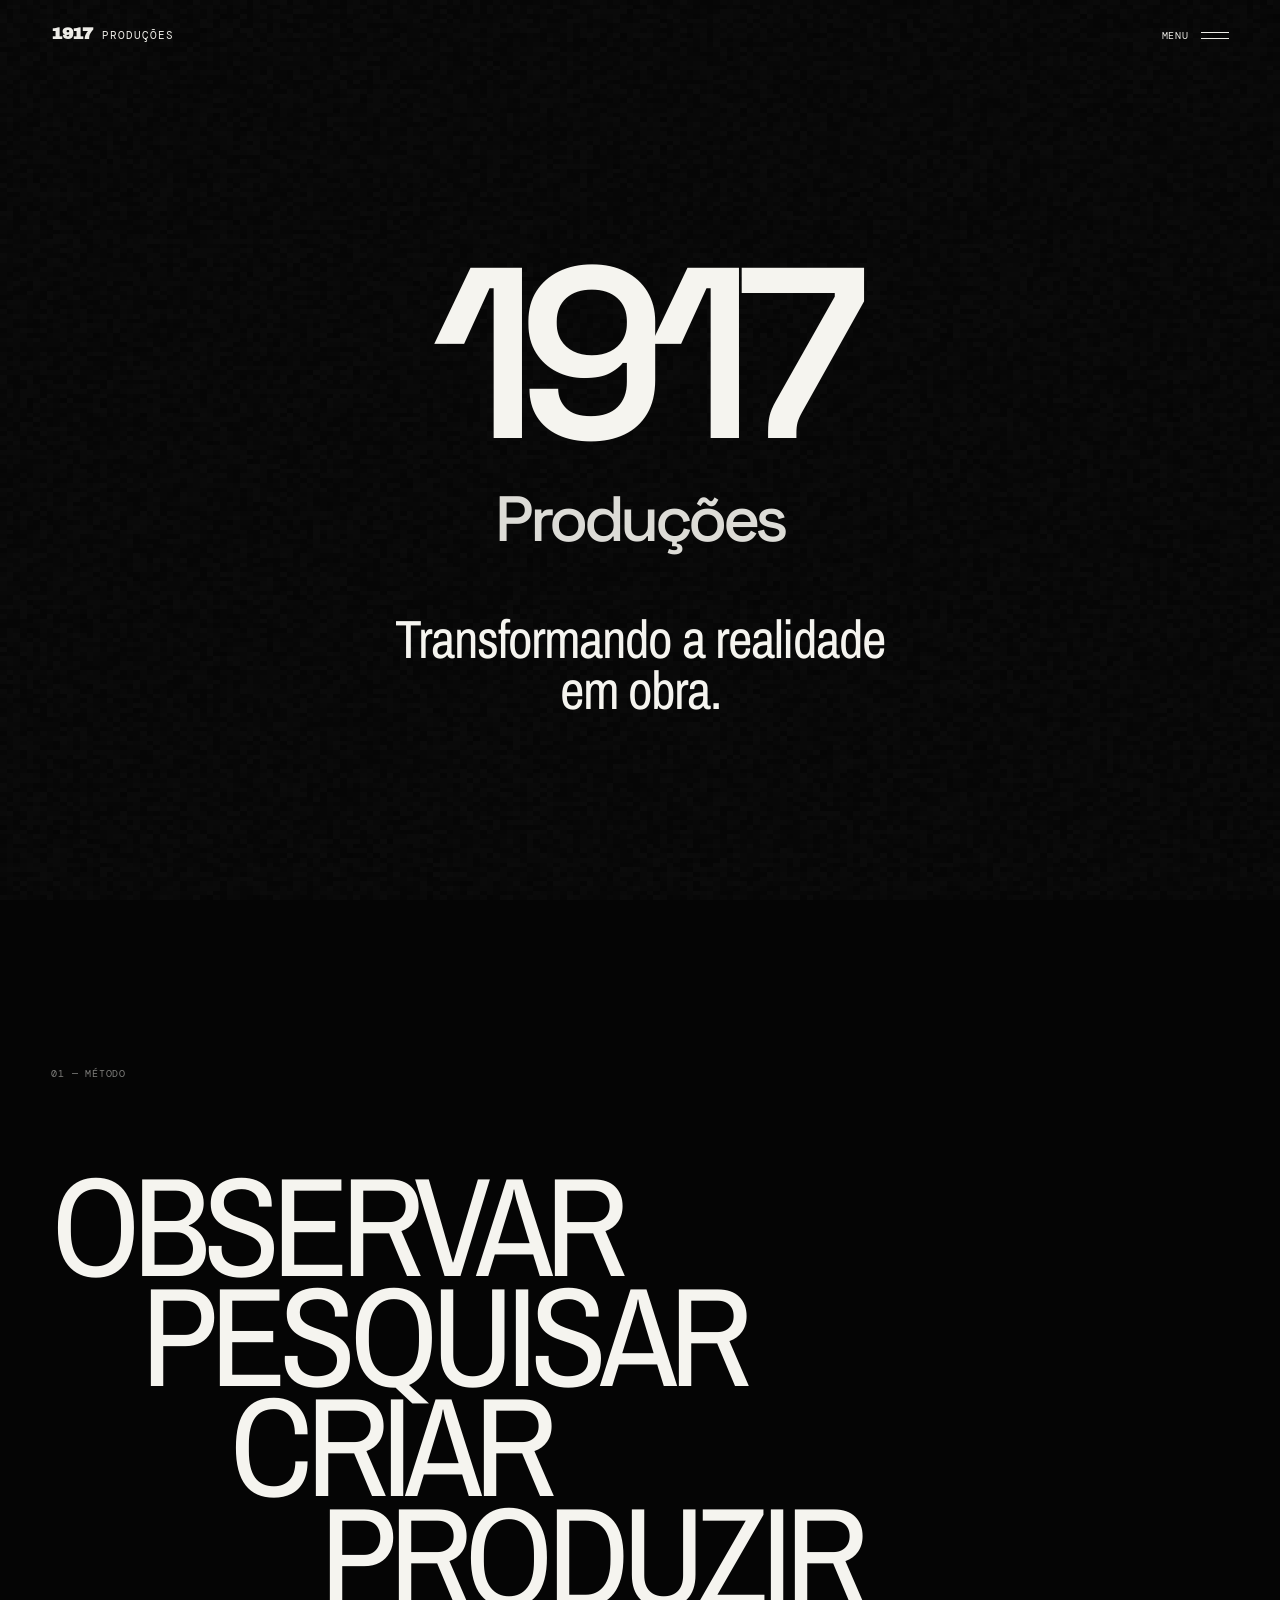
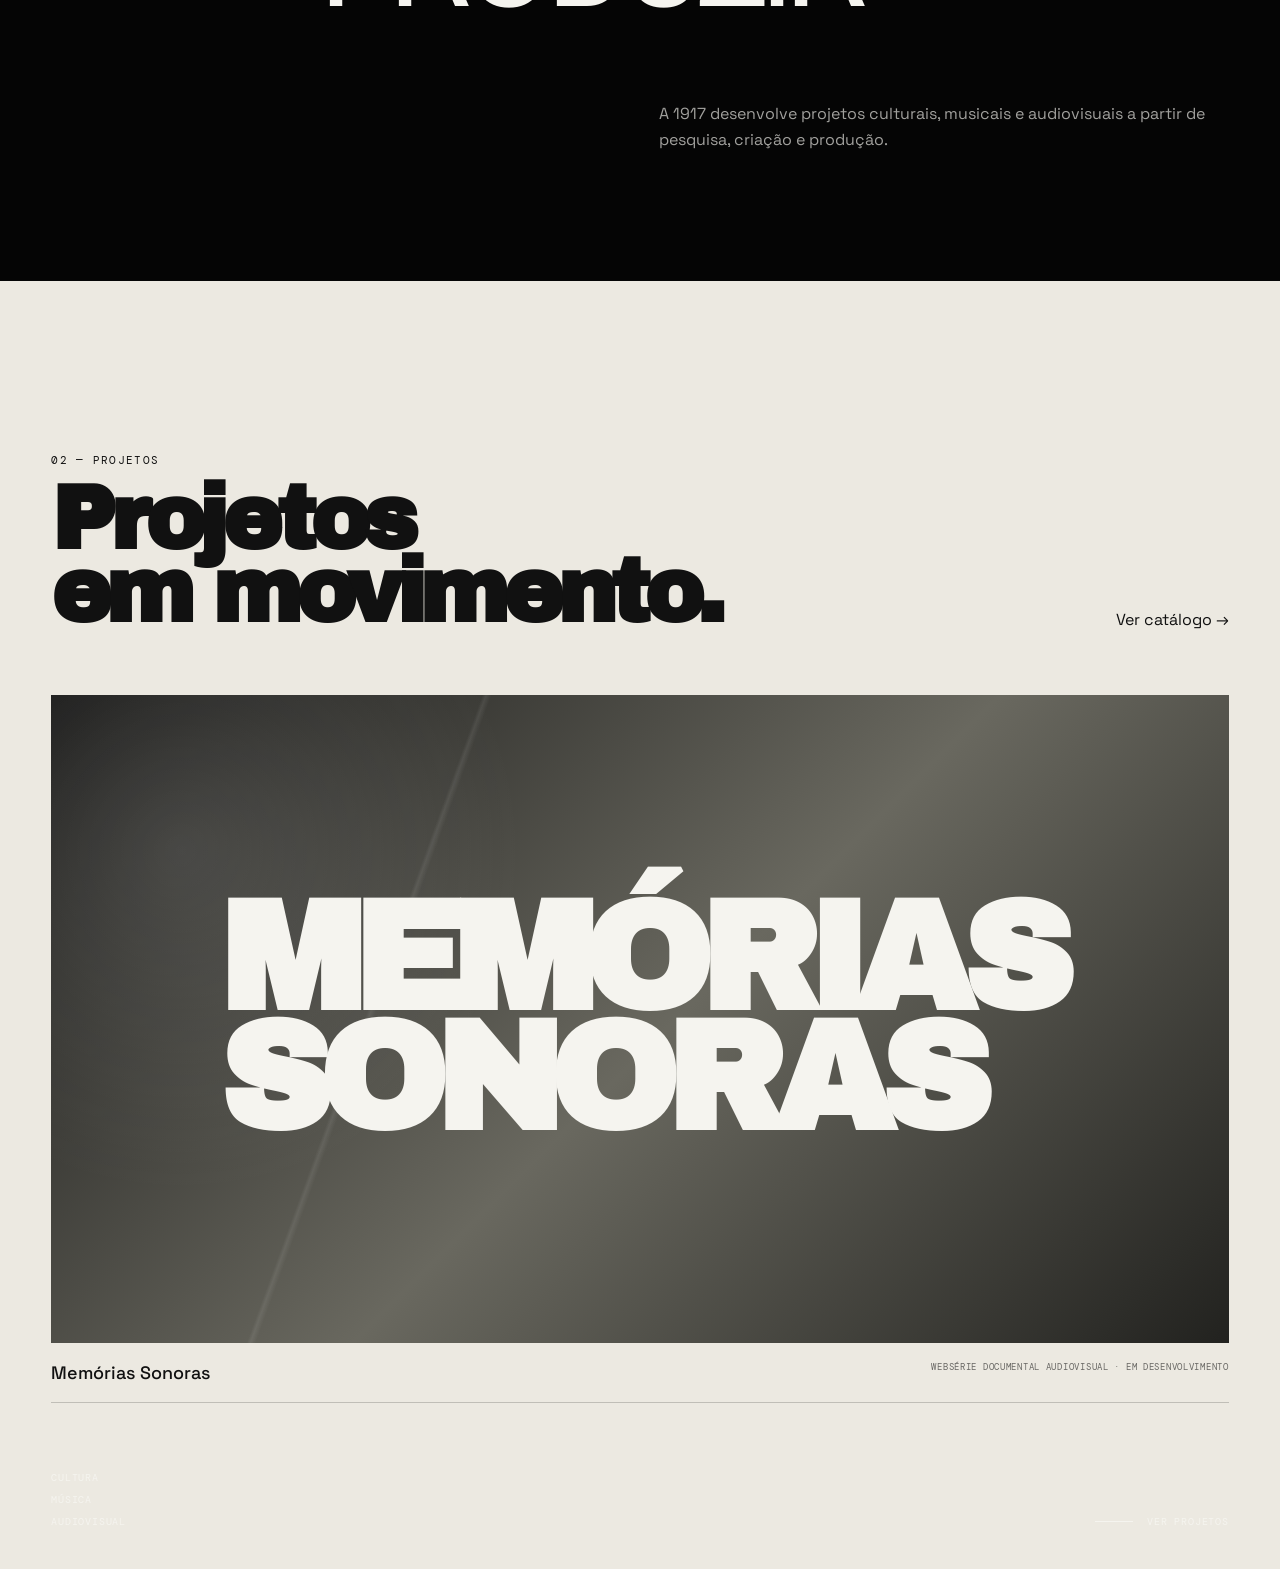
==== index.html @ e9367010 "Updade V6" ====
<!DOCTYPE html>
<html lang="pt-BR">
<head>
<meta charset="UTF-8">
<meta name="viewport" content="width=device-width, initial-scale=1.0">
<title>1917 Produções</title>
<meta name="description" content="1917 Produções — desenvolvimento e realização de projetos culturais, musicais e audiovisuais. Transformar a realidade em obra.">
<meta name="theme-color" content="#050505">
<meta property="og:type" content="website">
<meta property="og:title" content="1917 Produções">
<meta property="og:description" content="Desenvolvimento e realização de projetos culturais, musicais e audiovisuais. Transformar a realidade em obra.">
<meta property="og:url" content="https://1917producoes.com.br/">
<meta property="og:site_name" content="1917 Produções">
<link rel="canonical" href="https://1917producoes.com.br/">
<link rel="icon" href="data:image/svg+xml,%3Csvg xmlns='http://www.w3.org/2000/svg' viewBox='0 0 100 100'%3E%3Crect width='100' height='100' fill='%23050505'/%3E%3Ctext x='50' y='67' text-anchor='middle' font-family='Arial' font-weight='700' font-size='48' fill='%23f5f4ef'%3E17%3C/text%3E%3C/svg%3E">
<link rel="preconnect" href="https://fonts.googleapis.com">
<link rel="preconnect" href="https://fonts.gstatic.com" crossorigin>
<link href="https://fonts.googleapis.com/css2?family=Archivo+Black&family=Archivo+Narrow:wght@400;500;600;700&family=DM+Mono:wght@400;500&family=Space+Grotesk:wght@400;500;600;700&display=swap" rel="stylesheet">
<style>
*{box-sizing:border-box}html{margin:0;background:#050505}body{margin:0;background:#050505;color:#f5f4ef;font-family:"Space Grotesk",sans-serif;overflow-x:hidden;-webkit-font-smoothing:antialiased;text-rendering:optimizeLegibility}body.is-transitioning{overflow:hidden}a,button{font:inherit;color:inherit}a{text-decoration:none}button{appearance:none;border:0;outline:0;background:transparent;padding:0;margin:0;cursor:pointer}::selection{background:#a72b25;color:#fff}
:root{--black:#050505;--paper:#ece9e1;--ink:#111;--red:#a72b25;--blue:#17389f;--yellow:#ded043;--white:#f5f4ef;--sans:"Space Grotesk",sans-serif;--display:"Archivo Black",sans-serif;--narrow:"Archivo Narrow",sans-serif;--mono:"DM Mono",monospace;--page-pad:clamp(24px,4vw,72px);--content-width:1500px}
.site{width:100%;min-height:100vh}.page{display:none;width:100%;min-height:100vh;position:relative;isolation:isolate}.page.active{display:block}.page-inner{width:min(calc(100% - (var(--page-pad)*2)),var(--content-width));margin:0 auto}.eyebrow,.tiny{font-family:var(--mono);text-transform:uppercase}.eyebrow{font-size:11px;line-height:1.5;letter-spacing:.12em}.tiny{font-size:10px;line-height:1.5;letter-spacing:.08em}
/* NOISE */
.film-noise{position:fixed;inset:0;width:100%;height:100%;z-index:18000;pointer-events:none;opacity:.06;mix-blend-mode:screen;image-rendering:pixelated}
/* NAV */
.site-nav{position:fixed;inset:0 0 auto 0;z-index:22000;display:flex;justify-content:space-between;align-items:center;padding:23px var(--page-pad);pointer-events:none;mix-blend-mode:difference}.nav-brand,.nav-links button{color:inherit}.nav-brand{display:inline-flex;align-items:baseline;gap:10px;pointer-events:auto;font-family:var(--mono);font-size:11px;line-height:1;letter-spacing:.08em;text-transform:uppercase}.nav-brand strong{font-family:var(--display);font-size:17px;letter-spacing:-.04em}.nav-links{display:flex;align-items:center;gap:clamp(18px,2.5vw,40px)}.nav-links button{pointer-events:auto;font-family:var(--mono);font-size:10px;line-height:1.5;letter-spacing:.08em;text-transform:uppercase;position:relative}.nav-links button::after{content:"";position:absolute;left:0;bottom:-5px;width:100%;height:1px;background:currentColor;transform:scaleX(0);transform-origin:right;transition:transform .35s cubic-bezier(.2,.7,.2,1)}.nav-links button:hover::after,.nav-links button.active::after{transform:scaleX(1);transform-origin:left}
/* 1917 — NOVA ARQUITETURA VISUAL */
.home-manifesto{margin:clamp(42px,5vw,70px) 0 0;font-family:var(--narrow);font-size:clamp(30px,4.2vw,66px);line-height:.95;letter-spacing:-.035em;opacity:0;animation:homeManifestIn 1s cubic-bezier(.16,1,.3,1) forwards;animation-delay:2.55s}.home-manifest-section{min-height:100vh;padding:clamp(110px,13vw,180px) var(--page-pad) clamp(80px,10vw,140px);background:var(--black);color:var(--white);display:flex;flex-direction:column;justify-content:space-between}.home-manifest-label{opacity:.5}.home-manifest-words{margin:10vh 0;display:flex;flex-direction:column}.home-manifest-words span{font-family:var(--narrow);font-size:clamp(60px,11vw,170px);line-height:.78;letter-spacing:-.055em;opacity:0;transform:translateX(-20px);transition:opacity .9s ease,transform 1s cubic-bezier(.16,1,.3,1)}.home-manifest-words span:nth-child(2){margin-left:7vw}.home-manifest-words span:nth-child(3){margin-left:14vw}.home-manifest-words span:nth-child(4){margin-left:21vw}.home-manifest-section.is-visible .home-manifest-words span{opacity:1;transform:translateX(0)}.home-manifest-section.is-visible .home-manifest-words span:nth-child(2){transition-delay:.12s}.home-manifest-section.is-visible .home-manifest-words span:nth-child(3){transition-delay:.24s}.home-manifest-section.is-visible .home-manifest-words span:nth-child(4){transition-delay:.36s}.home-manifest-section>p{align-self:flex-end;max-width:570px;margin:0;font-size:clamp(16px,1.25vw,20px);line-height:1.65;opacity:.65}.home-projects-teaser{padding:clamp(110px,13vw,180px) var(--page-pad);background:var(--paper);color:var(--ink)}.home-teaser-head{display:flex;justify-content:space-between;align-items:flex-end;gap:40px;margin-bottom:65px}.home-teaser-head h2{font-family:var(--display);font-size:clamp(50px,7vw,105px);line-height:.82;letter-spacing:-.07em;margin:14px 0 0}.home-feature{display:block;width:100%;text-align:left;background:none;border:0;padding:0;color:inherit}.home-feature-visual{display:flex;align-items:center;justify-content:center;min-height:min(72vh,760px);background:linear-gradient(135deg,#171716,#69685f 52%,#22221f);color:var(--white);overflow:hidden;position:relative}.home-feature-visual::after{content:"";position:absolute;inset:-15%;background:radial-gradient(circle at 20% 30%,rgba(255,255,255,.12),transparent 25%),linear-gradient(110deg,transparent 35%,rgba(255,255,255,.08) 35.2%,transparent 35.5%);transition:transform 1s cubic-bezier(.16,1,.3,1)}.home-feature:hover .home-feature-visual::after{transform:translate3d(5%,0,0) scale(1.04)}.home-feature-visual strong{position:relative;z-index:1;font-family:var(--display);font-size:clamp(65px,12vw,190px);line-height:.78;letter-spacing:-.08em}.home-feature-meta{display:flex;justify-content:space-between;gap:30px;padding:18px 0;border-bottom:1px solid rgba(17,17,17,.2)}.home-feature-meta b{font-size:18px;font-weight:500}.home-feature-meta small{font-family:var(--mono);font-size:9px;text-transform:uppercase;letter-spacing:.08em;opacity:.6}.music-fields{margin-top:clamp(80px,11vw,150px);border-top:1px solid rgba(17,17,17,.2)}.music-field{display:grid;grid-template-columns:9% 1fr;gap:40px;padding:clamp(42px,5vw,75px) 0;border-bottom:1px solid rgba(17,17,17,.2)}.music-field h2{margin:0 0 18px;font-family:var(--narrow);font-size:clamp(45px,6vw,85px);line-height:.85;letter-spacing:-.04em}.music-field p{margin:0;max-width:750px;font-size:clamp(16px,1.18vw,20px);line-height:1.68}.music-page .editorial-bottom{margin-top:clamp(100px,13vw,180px)}@keyframes homeManifestIn{from{opacity:0;transform:translateY(25px)}to{opacity:1;transform:translateY(0)}}
/* HOME */
#home{background:var(--black);color:var(--white);min-height:100svh}.home-stage{min-height:100svh;padding:clamp(110px,13vh,160px) var(--page-pad) 40px;display:flex;flex-direction:column;justify-content:center;align-items:center}.home-title{width:min(100%,1500px);margin:0 auto;display:flex;flex-direction:column;align-items:center;justify-content:center;text-align:center;opacity:0;animation:homeTitleIn .01s linear forwards;animation-delay:.35s}.home-title .main-word{position:relative;display:block;font-family:var(--sans);font-weight:600;font-size:clamp(120px,19vw,340px);line-height:.76;letter-spacing:-.085em;white-space:nowrap;opacity:0;animation:home1917In 1.2s cubic-bezier(.16,1,.3,1) forwards;animation-delay:.42s}.home-title .sub-word{display:block;margin:clamp(24px,3.5vw,48px) auto 0;font-family:var(--sans);font-size:clamp(34px,5vw,78px);line-height:.9;font-weight:500;letter-spacing:-.07em;text-align:center;opacity:0;animation:homeProducoesIn 1s cubic-bezier(.16,1,.3,1) forwards;animation-delay:1.65s}.home-title .main-word::before,.home-title .main-word::after,.home-title .sub-word::before,.home-title .sub-word::after{content:attr(data-text);position:absolute;inset:0;pointer-events:none;opacity:0;overflow:hidden}.home-title .main-word::before,.home-title .sub-word::before{color:var(--red);transform:translateX(-3px);clip-path:inset(0 0 65% 0);animation:glitchRed 6s steps(1,end) infinite}.home-title .main-word::after,.home-title .sub-word::after{color:var(--blue);transform:translateX(3px);clip-path:inset(62% 0 8% 0);animation:glitchBlue 6s steps(1,end) infinite}.home-footer{position:absolute;left:var(--page-pad);right:var(--page-pad);bottom:40px;display:flex;justify-content:space-between;align-items:flex-end;gap:30px}.home-footer-left{display:flex;flex-direction:column;gap:7px}.home-project-link{display:inline-flex;align-items:center;gap:14px;font-family:var(--mono);font-size:10px;line-height:1.5;letter-spacing:.08em;text-transform:uppercase}.home-project-link span{width:38px;height:1px;background:currentColor;transition:width .35s ease}.home-project-link:hover span{width:65px}
@keyframes homeTitleIn{to{opacity:1}}@keyframes home1917In{0%{opacity:0;filter:blur(12px);transform:translate3d(0,75px,0) scale(.9)}55%{opacity:1;filter:blur(1px);transform:translate3d(0,-8px,0) scale(1.015)}100%{opacity:1;filter:blur(0);transform:translate3d(0,0,0) scale(1)}}@keyframes homeProducoesIn{0%{opacity:0;filter:blur(8px);transform:translate3d(0,35px,0) scale(.97)}60%{opacity:.92;filter:blur(0);transform:translate3d(0,-3px,0) scale(1.005)}100%{opacity:.9;filter:blur(0);transform:translate3d(0,0,0) scale(1)}}@keyframes glitchRed{0%,86%,100%{opacity:0}87%{opacity:.65;transform:translate3d(-3px,0,0)}88%{opacity:0;transform:translate3d(5px,-2px,0)}89%{opacity:.7;transform:translate3d(-4px,1px,0)}90%{opacity:0}97%{opacity:.45;transform:translate3d(2px,0,0)}98%{opacity:0}}@keyframes glitchBlue{0%,78%,100%{opacity:0}79%{opacity:.55;transform:translate3d(3px,1px,0)}80%{opacity:0}82%{opacity:.65;transform:translate3d(-5px,0,0)}83%{opacity:0;transform:translate3d(5px,-1px,0)}84%{opacity:.5}85%{opacity:0}}
/* PROJECT */
#projetos{background:var(--paper);color:var(--ink)}.project-page{padding:145px 0 120px}.project-hero{display:grid;grid-template-columns:minmax(0,1fr) minmax(320px,.78fr);gap:clamp(50px,8vw,130px);align-items:center}.project-copy{min-width:0;max-width:820px}.project-kicker{margin-bottom:25px;color:#55524c}.project-title{margin:0;font-family:var(--display);font-size:clamp(58px,8vw,145px);line-height:.86;letter-spacing:-.065em;overflow-wrap:break-word}.project-title span{display:block}.project-lead{margin:clamp(42px,6vw,80px) 0 0;max-width:720px;padding-left:clamp(0px,4vw,70px);font-size:clamp(19px,1.55vw,27px);line-height:1.5}.project-visual-wrap{min-width:0}.project-visual{width:100%;aspect-ratio:4/5;background:#121212;position:relative;overflow:hidden}.project-visual::before{content:"";position:absolute;inset:0;background:linear-gradient(130deg,transparent 0 45%,rgba(255,255,255,.07) 45.2%,transparent 45.5%);opacity:.5}.project-visual-main{position:absolute;inset:0;display:flex;align-items:center;justify-content:center;padding:40px}.project-visual-main span{color:var(--white);font-family:var(--display);font-size:clamp(75px,11vw,190px);line-height:.8;letter-spacing:-.08em;transform:rotate(-90deg);white-space:nowrap}.project-cut{position:absolute;width:38%;height:18%;top:11%;right:-4%;background:var(--red);transform:rotate(-8deg)}.project-meta{margin-top:20px;display:grid;grid-template-columns:1fr 1fr;gap:18px;font-family:var(--mono);font-size:10px;line-height:1.5;text-transform:uppercase;letter-spacing:.08em}.project-meta-item{padding-top:12px;border-top:1px solid rgba(17,17,17,.24)}.project-meta-label{display:block;color:#716e67;margin-bottom:5px}
/* PROJECT STORY */
.project-story{margin-top:clamp(120px,17vw,240px)}.story-intro{display:grid;grid-template-columns:minmax(220px,.36fr) minmax(0,1fr);gap:50px;padding-bottom:clamp(70px,9vw,120px);border-bottom:1px solid rgba(17,17,17,.18)}.story-label{font-family:var(--display);font-size:clamp(30px,4vw,62px);line-height:.92;letter-spacing:-.055em;margin:0}.story-intro-copy{max-width:930px}.story-intro-copy p{margin:0 0 30px;font-size:clamp(18px,1.3vw,23px);line-height:1.68}.story-intro-copy p:last-child{margin-bottom:0}
/* ARCHIVE GALLERY */
.archive-section{margin-top:clamp(105px,15vw,210px)}.archive-heading{display:grid;grid-template-columns:minmax(220px,.36fr) minmax(0,1fr);gap:50px;align-items:end;margin-bottom:clamp(45px,6vw,80px)}.archive-heading h2{margin:0;font-family:var(--display);font-size:clamp(31px,4vw,62px);line-height:.92;letter-spacing:-.055em}.archive-heading p{margin:0;max-width:840px;font-size:clamp(17px,1.22vw,21px);line-height:1.65}.archive-gallery{display:grid;grid-template-columns:1.15fr 1fr;gap:18px;align-items:stretch}.archive-gallery-item{margin:0;position:relative;overflow:hidden;background:#171717;min-width:0}.archive-gallery-item:first-child{grid-row:span 2}.archive-gallery-item img{width:100%;height:100%;display:block;object-fit:cover;filter:grayscale(1) contrast(.98);transition:transform .7s cubic-bezier(.2,.7,.2,1),filter .5s ease}.archive-gallery-item:first-child img{min-height:680px}.archive-gallery-item:not(:first-child) img{min-height:320px}.archive-gallery-item:hover img{transform:scale(1.025);filter:grayscale(.72) contrast(1.02)}.archive-caption{display:flex;justify-content:space-between;gap:20px;position:absolute;left:0;right:0;bottom:0;padding:15px 18px;background:linear-gradient(to top,rgba(0,0,0,.68),transparent);color:#fff;font-family:var(--mono);font-size:9px;line-height:1.4;letter-spacing:.08em;text-transform:uppercase}.archive-caption span:last-child{text-align:right}
/* REGIONS */
.regions-section{margin-top:clamp(100px,14vw,190px)}.regions-heading{display:grid;grid-template-columns:minmax(220px,.36fr) minmax(0,1fr);gap:50px;align-items:end;margin-bottom:clamp(55px,7vw,90px)}.regions-heading h2{margin:0;font-family:var(--display);font-size:clamp(31px,4vw,62px);line-height:.92;letter-spacing:-.055em}.regions-heading p{margin:0;max-width:820px;font-size:clamp(17px,1.22vw,21px);line-height:1.65}.region-list{border-top:1px solid rgba(17,17,17,.2)}.region-item{display:grid;grid-template-columns:minmax(190px,.35fr) minmax(0,1fr);gap:clamp(40px,7vw,110px);padding:clamp(45px,6vw,85px) 0;border-bottom:1px solid rgba(17,17,17,.2)}.region-name{display:flex;flex-direction:column;gap:10px;min-width:0}.region-number{font-family:var(--mono);font-size:10px;letter-spacing:.08em;color:#706d66}.region-name h3{margin:0;font-family:var(--display);font-size:clamp(42px,5vw,78px);line-height:.86;letter-spacing:-.065em;overflow-wrap:break-word}.region-copy{max-width:820px}.region-copy p{margin:0;font-size:clamp(16px,1.18vw,20px);line-height:1.72}
/* PEOPLE */
.people-section{margin-top:clamp(120px,17vw,240px);display:grid;grid-template-columns:minmax(0,.8fr) minmax(300px,.75fr);gap:clamp(50px,10vw,160px);align-items:start}.people-title{margin:0;font-family:var(--display);font-size:clamp(65px,9vw,145px);line-height:.78;letter-spacing:-.075em}.people-title span{display:block}.people-copy{max-width:700px;padding-top:10px}.people-copy p{margin:0 0 28px;font-size:clamp(17px,1.22vw,21px);line-height:1.7}.people-copy p:last-child{margin-bottom:0}
/* MUSIC */
.music-section{margin-top:clamp(120px,17vw,240px);padding:clamp(65px,8vw,110px) 0;border-top:1px solid rgba(17,17,17,.2);border-bottom:1px solid rgba(17,17,17,.2)}.music-header{display:grid;grid-template-columns:minmax(220px,.36fr) minmax(0,1fr);gap:50px;margin-bottom:clamp(55px,7vw,90px)}.music-header h2{margin:0;font-family:var(--display);font-size:clamp(31px,4vw,62px);line-height:.92;letter-spacing:-.055em}.music-header p{margin:0;max-width:850px;font-size:clamp(17px,1.22vw,21px);line-height:1.65}.music-list{display:grid;grid-template-columns:repeat(2,minmax(0,1fr));border-top:1px solid rgba(17,17,17,.2)}.music-item{padding:35px 30px 38px 0;border-bottom:1px solid rgba(17,17,17,.2)}.music-item:nth-child(odd){border-right:1px solid rgba(17,17,17,.2);padding-right:45px}.music-item:nth-child(even){padding-left:45px}.music-item h3{margin:0 0 13px;font-family:var(--narrow);font-size:clamp(42px,5vw,72px);line-height:.85;letter-spacing:-.04em}.music-item p{margin:0;max-width:570px;font-size:clamp(15px,1.08vw,18px);line-height:1.65}
/* PRODUCTION */
.production-section{margin-top:clamp(120px,17vw,240px)}.production-grid{display:grid;grid-template-columns:minmax(220px,.36fr) minmax(0,1fr);gap:50px}.production-grid h2{margin:0;font-family:var(--display);font-size:clamp(31px,4vw,62px);line-height:.92;letter-spacing:-.055em}.production-copy{max-width:940px}.production-copy>p{margin:0 0 35px;font-size:clamp(18px,1.28vw,22px);line-height:1.68}.production-list{margin-top:60px;display:grid;grid-template-columns:repeat(3,minmax(0,1fr));gap:20px}.production-card{padding:28px 24px 30px;background:var(--ink);color:var(--white);min-height:210px;display:flex;flex-direction:column;justify-content:space-between}.production-card-number{font-family:var(--mono);font-size:10px;color:#aaa8a2;letter-spacing:.08em}.production-card strong{display:block;font-family:var(--narrow);font-size:clamp(26px,2.8vw,44px);line-height:.9;letter-spacing:-.03em}.production-card span{display:block;margin-top:14px;font-size:13px;line-height:1.5;color:#cdcbc5}
.project-final{margin-top:clamp(120px,17vw,240px);padding:clamp(50px,7vw,90px) 0 0;border-top:1px solid rgba(17,17,17,.2)}.project-final p{max-width:1150px;margin:0;font-family:var(--narrow);font-size:clamp(38px,5vw,78px);line-height:.98;letter-spacing:-.035em}
/* SUPPORT */
#apoio{background:var(--yellow);color:var(--ink)}.support-page{padding:140px 0 100px}.support-header{display:grid;grid-template-columns:minmax(0,1.08fr) minmax(280px,.92fr);gap:clamp(50px,9vw,150px);align-items:end}.support-title{margin:0;font-family:var(--display);font-size:clamp(76px,12vw,210px);line-height:.8;letter-spacing:-.08em}.support-intro{max-width:620px;padding-bottom:5px}.support-intro .eyebrow{margin-bottom:22px}.support-intro p{margin:0;font-size:clamp(18px,1.4vw,24px);line-height:1.55}.support-number{margin-top:70px;font-family:var(--display);font-size:clamp(100px,19vw,320px);line-height:.75;letter-spacing:-.09em;color:rgba(0,0,0,.08);overflow:hidden;white-space:nowrap}.support-ribbon{width:min(980px,100%);margin:clamp(60px,8vw,110px) auto 0;padding:17px 24px;background:var(--red);color:var(--white);font-family:var(--mono);font-size:10px;line-height:1.5;letter-spacing:.09em;text-transform:uppercase;transform:rotate(-1.5deg)}.support-details{margin-top:clamp(100px,15vw,220px);display:grid;grid-template-columns:minmax(220px,.38fr) minmax(0,1fr);gap:50px}.support-details h2{margin:0;font-family:var(--display);font-size:clamp(28px,3.5vw,55px);line-height:.95;letter-spacing:-.055em}.support-content{max-width:930px}.support-content p{margin:0 0 26px;font-size:clamp(16px,1.17vw,20px);line-height:1.7}.support-facts{margin-top:55px;display:grid;grid-template-columns:repeat(3,minmax(0,1fr));border-top:1px solid rgba(17,17,17,.25);border-bottom:1px solid rgba(17,17,17,.25)}.support-fact{padding:22px 20px;border-right:1px solid rgba(17,17,17,.25)}.support-fact:last-child{border-right:0}.support-fact strong{display:block;font-family:var(--display);font-size:clamp(30px,4vw,62px);line-height:.9;letter-spacing:-.06em;margin-bottom:14px}.support-fact span{display:block;font-family:var(--mono);font-size:9px;line-height:1.5;text-transform:uppercase;letter-spacing:.07em}
/* ABOUT */
#sobre{background:var(--paper);color:var(--ink)}.about-page{padding:140px 0 110px}.about-hero{display:grid;grid-template-columns:minmax(0,1fr) minmax(300px,.55fr);gap:clamp(50px,9vw,150px);align-items:start}.about-title{margin:0;font-family:var(--display);font-size:clamp(88px,15vw,250px);line-height:.76;letter-spacing:-.09em;overflow-wrap:break-word}.about-intro{padding-top:12px;max-width:620px}.about-intro p{margin:0;font-size:clamp(20px,1.65vw,28px);line-height:1.45}.about-strip{margin-top:clamp(90px,13vw,190px);padding:clamp(35px,4vw,65px) clamp(25px,4vw,65px);background:var(--red);color:var(--white);display:grid;grid-template-columns:minmax(180px,.36fr) minmax(0,1fr);gap:40px}.about-strip-label{font-family:var(--mono);font-size:10px;line-height:1.5;text-transform:uppercase;letter-spacing:.08em}.about-strip-copy{margin:0;max-width:950px;font-family:var(--narrow);font-size:clamp(34px,4.4vw,72px);line-height:.98;letter-spacing:-.035em}.about-body{margin-top:clamp(90px,13vw,180px);display:grid;grid-template-columns:minmax(220px,.36fr) minmax(0,1fr);gap:50px}.about-body-title{margin:0;font-family:var(--display);font-size:clamp(27px,3.4vw,54px);line-height:.95;letter-spacing:-.055em}.about-body-copy{max-width:900px;font-size:clamp(16px,1.17vw,20px);line-height:1.7}.about-body-copy p{margin:0 0 28px}.about-body-copy p:last-child{margin-bottom:0}
/* PROCESS */
#processo{background:var(--black);color:var(--white)}.process-page{padding:140px 0 110px}.process-head{display:grid;grid-template-columns:minmax(0,1.05fr) minmax(320px,.65fr);gap:clamp(70px,10vw,160px);align-items:start}.process-title-wrap{min-width:0}.process-title{margin:0;width:100%;max-width:850px;font-family:var(--display);font-size:clamp(72px,10.5vw,175px);line-height:.82;letter-spacing:-.075em;overflow-wrap:break-word}.process-intro{width:100%;max-width:560px;min-width:0;padding-top:10px}.process-intro .eyebrow{color:#a7a59f;margin:0 0 24px}.process-intro p{margin:0;width:100%;max-width:560px;font-size:clamp(17px,1.3vw,23px);line-height:1.62;overflow-wrap:break-word}.process-list{margin-top:clamp(100px,15vw,220px);border-top:1px solid rgba(245,244,239,.25)}.process-item{display:grid;grid-template-columns:minmax(75px,.18fr) minmax(0,1fr);gap:clamp(30px,6vw,90px);padding:clamp(38px,5vw,72px) 0;border-bottom:1px solid rgba(245,244,239,.25)}.process-number{font-family:var(--mono);font-size:11px;line-height:1.5;color:#9d9b95}.process-content{min-width:0}.process-word{margin:0 0 28px;font-family:var(--narrow);font-size:clamp(60px,10vw,160px);line-height:.78;font-weight:700;letter-spacing:-.055em;overflow-wrap:break-word}.process-description{width:100%;max-width:760px;margin:0;font-size:clamp(16px,1.18vw,20px);line-height:1.7;color:#d0cec8;overflow-wrap:break-word}.process-mark{display:inline-flex;align-items:center;justify-content:center;margin-top:32px;width:42px;height:42px;border:1px solid rgba(245,244,239,.35);font-family:var(--mono);font-size:11px;transition:transform .45s cubic-bezier(.2,.7,.2,1),background .45s ease,color .45s ease}.process-item:hover .process-mark{transform:rotate(45deg);background:var(--blue);color:var(--white)}
/* CONTACT */
#contato{background:var(--blue);color:var(--white)}.contact-page{padding:140px 0 90px;min-height:100vh;display:flex;flex-direction:column}.contact-main{flex:1;display:flex;justify-content:center;flex-direction:column}.contact-grid{display:grid;grid-template-columns:minmax(0,1fr) minmax(280px,.45fr);gap:clamp(60px,10vw,170px);align-items:end}.contact-title{margin:0;font-family:var(--display);font-size:clamp(80px,14vw,235px);line-height:.76;letter-spacing:-.09em;overflow-wrap:break-word}.contact-side{padding-bottom:12px;min-width:0}.contact-side .eyebrow{color:rgba(245,244,239,.6);margin-bottom:22px}.contact-email{display:inline-block;max-width:100%;font-family:var(--narrow);font-size:clamp(28px,4vw,58px);line-height:.95;letter-spacing:-.03em;overflow-wrap:anywhere;border-bottom:1px solid rgba(245,244,239,.5);padding-bottom:8px;transition:opacity .3s ease}.contact-email:hover{opacity:.65}.contact-bottom{margin-top:100px;padding-top:20px;border-top:1px solid rgba(245,244,239,.28);display:flex;justify-content:space-between;align-items:flex-end;gap:30px}.contact-bottom-left{display:flex;flex-direction:column;gap:7px}.contact-bottom-right{text-align:right}
/* TRANSITION */
.transition{position:fixed;inset:0;z-index:20000;visibility:hidden;opacity:0;pointer-events:none;overflow:hidden;background:var(--black);isolation:isolate}.transition.active{visibility:visible;opacity:1}.transition-black{position:absolute;inset:0;background:var(--black)}.transition-plane{position:absolute;top:-15%;left:-12%;width:124%;height:130%;transform:translateX(118%) skewX(-12deg);will-change:transform;transition:transform .72s cubic-bezier(.77,0,.175,1)}.transition-red{z-index:1;background:var(--red);transition-delay:.03s}.transition-paper{z-index:2;background:var(--paper);transform:translateX(125%) skewX(-12deg);transition-delay:.1s}.transition-brand{position:absolute;z-index:5;top:50%;left:50%;width:min(90vw,900px);transform:translate(-50%,-50%) scale(.93);opacity:0;color:var(--ink);text-align:center;pointer-events:none;transition:opacity .35s ease,transform .65s cubic-bezier(.2,.7,.2,1)}.transition-brand .brand-main{display:block;font-family:var(--sans);font-weight:600;font-size:clamp(85px,18vw,300px);line-height:.72;letter-spacing:-.085em}.transition-brand .brand-sub{display:block;margin:28px auto 0;width:max-content;font-family:var(--sans);font-weight:500;font-size:clamp(30px,5vw,75px);line-height:.9;letter-spacing:-.045em;opacity:0;transform:translateY(20px);transition:opacity .4s ease .38s,transform .5s cubic-bezier(.2,.7,.2,1) .38s}.transition.covering .transition-red,.transition.covering .transition-paper{transform:translateX(0) skewX(-12deg)}.transition.covering .transition-brand{opacity:1;transform:translate(-50%,-50%) scale(1)}.transition.covering .transition-brand .brand-sub{opacity:1;transform:translateY(0)}.transition.leaving .transition-red{transform:translateX(-125%) skewX(-12deg)}.transition.leaving .transition-paper{transform:translateX(-132%) skewX(-12deg)}.transition.leaving .transition-brand{opacity:0;transform:translate(-50%,-50%) scale(1.04)}.transition.leaving .transition-brand .brand-sub{opacity:0;transform:translateY(-15px)}
/* CURSOR */
.cursor-dot,.cursor-ring{position:fixed;top:0;left:0;pointer-events:none;z-index:30000;opacity:0}.cursor-dot{width:7px;height:7px;border-radius:50%;background:currentColor}.cursor-ring{width:35px;height:35px;border:1px solid currentColor;border-radius:50%;transition:width .25s ease,height .25s ease,opacity .25s ease}body.cursor-ready .cursor-dot,body.cursor-ready .cursor-ring{opacity:1}body.cursor-hover .cursor-ring{width:55px;height:55px}
/* RESPONSIVE */
@media(max-width:1000px){.project-hero{grid-template-columns:1fr;gap:60px}.project-copy{max-width:900px}.project-visual{max-width:680px}.people-section{grid-template-columns:1fr}.production-list{grid-template-columns:1fr 1fr}.archive-gallery{grid-template-columns:1fr 1fr}.archive-gallery-item:first-child{grid-row:auto}.archive-gallery-item:first-child img,.archive-gallery-item:not(:first-child) img{min-height:360px}}
@media(max-width:800px){.site-nav{padding:18px var(--page-pad)}.nav-brand{display:none}.nav-links{width:100%;justify-content:space-between;gap:10px}.nav-links button{font-size:9px}.home-stage{padding-top:100px}.home-title .main-word{font-size:clamp(87px,24vw,170px);white-space:nowrap}.home-title .sub-word{margin-top:24px;font-size:clamp(34px,10vw,65px)}.home-footer{left:var(--page-pad);right:var(--page-pad);bottom:25px;align-items:flex-start;flex-direction:column;gap:18px}.home-footer-right{text-align:left}.project-page,.support-page,.about-page,.process-page,.contact-page{padding-top:105px}.story-intro,.regions-heading,.production-grid,.music-header,.about-hero,.support-header,.contact-grid{grid-template-columns:1fr;gap:30px}.region-item{grid-template-columns:1fr;gap:25px}.music-list{grid-template-columns:1fr}.music-item,.music-item:nth-child(odd),.music-item:nth-child(even){padding:30px 0;border-right:0}.production-list{grid-template-columns:1fr}.archive-gallery{grid-template-columns:1fr}.archive-gallery-item:first-child img,.archive-gallery-item:not(:first-child) img{min-height:280px}.support-title{font-size:clamp(72px,18vw,145px)}.support-number{font-size:clamp(90px,25vw,170px);margin-top:50px}.support-details,.about-body{grid-template-columns:1fr;gap:35px}.support-facts{grid-template-columns:1fr}.support-fact{border-right:0;border-bottom:1px solid rgba(17,17,17,.25)}.support-fact:last-child{border-bottom:0}.about-title{font-size:clamp(80px,21vw,160px)}.about-strip{grid-template-columns:1fr}.process-head{grid-template-columns:1fr;gap:45px}.process-title{max-width:100%;font-size:clamp(72px,20vw,160px)}.process-intro{max-width:640px;padding-top:0}.process-intro p{max-width:100%}.process-item{grid-template-columns:1fr;gap:20px}.process-word{font-size:clamp(62px,18vw,125px)}.contact-title{font-size:clamp(80px,21vw,170px)}.contact-bottom{flex-direction:column;align-items:flex-start}.contact-bottom-right{text-align:left}.transition-brand .brand-main{font-size:clamp(75px,22vw,160px)}.transition-brand .brand-sub{font-size:clamp(28px,8vw,58px)}}
@media(max-width:520px){.project-meta{grid-template-columns:1fr}.nav-links{gap:8px}.nav-links button{font-size:8px}.project-final p{font-size:clamp(34px,10vw,52px)}.archive-caption{font-size:8px}}
@media(prefers-reduced-motion:reduce){*,*::before,*::after{animation-duration:.01ms!important;animation-iteration-count:1!important;transition-duration:.01ms!important}.film-noise{display:none}}
/* REFINAMENTO / PREVENÇÃO DE SOBREPOSIÇÃO */
.page-inner, .page-inner > *, .catalog-item > *, .dossier-hero > *, .editorial-head > *, .partners-head > *, .contact-grid > *, .process-head > * { min-width:0; }
h1,h2,h3,p { max-width:100%; }
.project-title, .dossier-title, .catalog-title, .editorial-title, .partners-title, .process-title, .contact-title, .about-title { text-wrap:balance; }
.project-lead, .dossier-subtitle, .editorial-lead, .partners-lead, .process-intro p, .about-intro p, .contact-email { overflow-wrap:anywhere; }
.dossier-title, .process-title, .field h2, .partner-field h2, .contact-route h2 { hyphens:none; }
.dossier-hero { align-items:start; }
.dossier-hero > div:last-child { padding-top:clamp(8px,1vw,18px); }
.dossier-title { padding-bottom:12px; }
.dossier-subtitle { margin-top:8px; }
.process-title { line-height:.88; }
.process-word { line-height:.86; padding-bottom:5px; }
.field h2, .partner-field h2, .contact-route h2 { padding-bottom:4px; }
.editorial-head, .partners-head, .contact-grid { align-items:start; }
.catalog-main h2 { padding-bottom:6px; }
.catalog-description { align-self:start; padding-top:5px; }
.catalog-arrow { align-self:center; }
.home-title .main-word, .home-title .sub-word { overflow:visible; }

@media(max-width:1100px){
  .site-nav { padding-left:clamp(20px,3vw,42px); padding-right:clamp(20px,3vw,42px); }
  .catalog-item { grid-template-columns:48px minmax(0,1fr) minmax(180px,.65fr) 26px; gap:22px; }
  .catalog-main h2 { font-size:clamp(36px,5vw,66px); }
  .dossier-hero { grid-template-columns:minmax(0,1fr) minmax(260px,.62fr); gap:55px; }
  .dossier-title { font-size:clamp(62px,10vw,145px); }
  .editorial-title, .partners-title { font-size:clamp(68px,11.5vw,175px); }
}

@media(max-width:800px){
  .page-inner { width:min(calc(100% - 40px), var(--content-width)); }
  .site-nav { padding:17px 20px; }
  .home-stage { padding:100px 20px 35px; }
  .home-title .main-word { font-size:clamp(82px,23vw,155px); line-height:.8; }
  .home-title .sub-word { margin-top:28px; font-size:clamp(32px,9vw,60px); line-height:.92; }
  .home-footer { left:20px; right:20px; bottom:22px; }
  .project-page,.support-page,.about-page,.process-page,.contact-page,.catalog-page,.dossier-page,.editorial-page,.partners-page { padding-top:105px; }
  .catalog-head, .dossier-hero, .editorial-head, .partners-head, .catalog-archive, .editorial-bottom, .contact-grid { gap:28px; }
  .catalog-title, .editorial-title, .partners-title, .contact-title, .about-title { line-height:.82; }
  .catalog-item { grid-template-columns:34px minmax(0,1fr) 22px; gap:14px; align-items:start; padding:34px 0; }
  .catalog-main h2 { font-size:clamp(34px,10.5vw,62px); line-height:.9; }
  .catalog-description { grid-column:2 / 3; padding-top:12px; max-width:100%; }
  .catalog-status { margin-top:14px; }
  .catalog-arrow { grid-column:3; grid-row:1; padding-top:5px; }
  .dossier-hero { align-items:start; }
  .dossier-title { font-size:clamp(58px,18vw,120px); line-height:.84; padding-bottom:8px; }
  .dossier-hero > div:last-child { padding-top:0; }
  .dossier-subtitle { margin-top:0; }
  .dossier-block { padding:40px 0; }
  .dossier-block h2 { line-height:.94; }
  .dossier-quote { line-height:1.02; }
  .field, .partner-field, .contact-route { min-height:0; }
  .field h2, .partner-field h2, .contact-route h2 { margin-top:45px; line-height:.9; }
  .process-title { line-height:.88; }
  .process-word { line-height:.9; margin-bottom:22px; }
  .about-strip-copy { line-height:1.02; }
  .contact-title { line-height:.82; }
  .contact-email { display:block; font-size:clamp(25px,7.5vw,45px); line-height:1; }
}

@media(max-width:520px){
  .page-inner { width:min(calc(100% - 32px), var(--content-width)); }
  .site-nav { padding:15px 16px; }
  .menu-trigger { font-size:9px; }
  .home-stage { padding-left:16px; padding-right:16px; }
  .home-title .main-word { font-size:clamp(72px,23vw,112px); }
  .home-title .sub-word { font-size:clamp(30px,9vw,48px); margin-top:24px; }
  .home-footer { left:16px; right:16px; }
  .catalog-item { grid-template-columns:28px minmax(0,1fr) 18px; gap:11px; }
  .catalog-number { padding-top:5px; font-size:9px; }
  .catalog-main h2 { font-size:clamp(31px,10vw,50px); }
  .catalog-tags { font-size:8px; }
  .catalog-description { font-size:14px; line-height:1.58; }
  .dossier-title { font-size:clamp(52px,17vw,92px); }
  .dossier-meta { gap:12px; }
  .dossier-meta div { font-size:8px; }
  .field h2, .partner-field h2, .contact-route h2 { font-size:clamp(36px,11vw,52px); }
  .process-word { font-size:clamp(54px,17vw,88px); }
  .contact-title, .about-title { font-size:clamp(70px,20vw,105px); }
}


/* PROJECTS V2 — editorial catalog */
.project-filterbar{display:flex;flex-wrap:wrap;gap:9px;margin:30px 0 56px;padding-top:22px;border-top:1px solid rgba(17,17,17,.16)}
.project-filter{appearance:none;border:1px solid rgba(17,17,17,.28);background:transparent;border-radius:999px;padding:9px 14px;font:9px/1 var(--mono);letter-spacing:.09em;text-transform:uppercase;cursor:pointer;transition:background .25s,color .25s,border-color .25s}
.project-filter:hover,.project-filter.active{background:#111;color:#f1eee7;border-color:#111}
.projects-editorial{display:grid;gap:84px}
.project-editorial-card{display:grid;grid-template-columns:minmax(0,1.25fr) minmax(300px,.75fr);gap:34px;padding:0 0 52px;border-bottom:1px solid rgba(17,17,17,.2);text-align:left;width:100%;transition:opacity .25s ease,transform .45s cubic-bezier(.2,.7,.2,1)}
.project-editorial-card[hidden]{display:none}
.project-editorial-card:hover{transform:translateY(-5px)}
.project-editorial-visual{position:relative;min-height:clamp(360px,49vw,720px);overflow:hidden;background:#171717;color:#f1eee7}
.project-editorial-visual img{width:100%;height:100%;object-fit:cover;display:block;filter:grayscale(1);transition:transform .8s cubic-bezier(.2,.7,.2,1),filter .5s ease}
.project-editorial-visual.velvet-visual img{filter:none;object-position:center center}.project-editorial-card:hover .project-editorial-visual.velvet-visual img{filter:none}
.project-editorial-card:hover .project-editorial-visual img{transform:scale(1.025);filter:grayscale(.25)}
.project-editorial-visual.typographic{display:flex;align-items:flex-end;padding:clamp(22px,3vw,44px);background:linear-gradient(145deg,#241d1b,#6b1f19 60%,#d9d1c4);color:#f4efe7}
.project-editorial-visual.typographic.dark{background:linear-gradient(145deg,#0d0d0d,#262626 55%,#777)}
.project-editorial-visual strong{font-family:var(--display);font-size:clamp(52px,8vw,126px);font-weight:500;line-height:.76;letter-spacing:-.075em}
.project-editorial-index{position:absolute;top:18px;left:20px;font:9px/1 var(--mono);letter-spacing:.1em;text-transform:uppercase;z-index:2}
.project-editorial-info{display:flex;flex-direction:column;justify-content:space-between;padding:6px 0 2px}
.project-editorial-info h2{margin:0;font-family:var(--display);font-size:clamp(48px,6vw,92px);font-weight:500;line-height:.82;letter-spacing:-.07em}
.project-editorial-type{margin-top:18px;font:9px/1.55 var(--mono);letter-spacing:.09em;text-transform:uppercase;color:#66635d}
.project-editorial-description{margin:40px 0 0;max-width:520px;font-size:16px;line-height:1.7}
.project-editorial-meta{display:grid;grid-template-columns:1fr 1fr;gap:18px;margin-top:48px;padding-top:20px;border-top:1px solid rgba(17,17,17,.18)}
.project-editorial-meta div{font-size:13px;line-height:1.45}.project-editorial-meta span{display:block;margin-bottom:7px;font:8px/1 var(--mono);letter-spacing:.1em;text-transform:uppercase;color:#77736b}
.project-editorial-open{margin-top:34px;font:9px/1 var(--mono);letter-spacing:.1em;text-transform:uppercase}
.projects-empty{display:none;padding:70px 0;border-top:1px solid rgba(17,17,17,.2);font-size:18px}
@media(max-width:800px){.project-filterbar{margin-bottom:40px}.projects-editorial{gap:58px}.project-editorial-card{grid-template-columns:1fr;gap:24px}.project-editorial-visual{min-height:72vw}.project-editorial-info h2{font-size:clamp(46px,15vw,82px)}.project-editorial-description{margin-top:26px}.project-editorial-meta{margin-top:32px}}


/* THE VELVET MARGIN — editorial project page v3 */
.velvet-page{background:#16100c!important;color:#f4eadb!important;overflow:hidden}.velvet-page .dossier-hero{min-height:78vh;align-items:end;border-color:rgba(244,234,219,.24);padding-bottom:clamp(44px,6vw,84px)}.velvet-page .dossier-title{font-size:clamp(76px,12.2vw,190px);line-height:.74;letter-spacing:-.075em}.velvet-page .dossier-subtitle{font-size:clamp(18px,1.5vw,26px);max-width:660px}.velvet-page .dossier-meta div{border-color:rgba(244,234,219,.22)}.velvet-page .dossier-meta strong{color:rgba(244,234,219,.52)}
.velvet-hero-image{margin:0 calc(50% - 50vw);width:100vw;position:relative;background:#080604;overflow:hidden}.velvet-hero-image img{display:block;width:100%;height:auto;min-height:42vw;max-height:82vh;object-fit:cover;object-position:center center}.velvet-hero-image:after{content:'';position:absolute;inset:0;box-shadow:inset 0 0 110px rgba(0,0,0,.22);pointer-events:none}.velvet-hero-caption{position:absolute;z-index:2;left:clamp(20px,4vw,64px);right:clamp(20px,4vw,64px);bottom:22px;display:flex;justify-content:space-between;gap:20px;font:8px/1.4 var(--mono);letter-spacing:.12em;text-transform:uppercase;color:rgba(255,245,229,.72)}
.velvet-statement{margin:clamp(90px,13vw,190px) 0 clamp(80px,11vw,160px);display:grid;grid-template-columns:.36fr 1fr;gap:clamp(35px,7vw,120px);align-items:start}.velvet-statement-label{font:9px/1.5 var(--mono);letter-spacing:.12em;text-transform:uppercase;color:rgba(244,234,219,.55)}.velvet-statement p{margin:0;max-width:1100px;font-family:var(--narrow);font-size:clamp(44px,7.3vw,112px);line-height:.9;letter-spacing:-.045em}
.velvet-page .dossier-blocks{margin-top:0}.velvet-page .dossier-block{border-color:rgba(244,234,219,.18);padding:clamp(48px,6vw,84px) 0}.velvet-page .dossier-block:first-child{border-color:rgba(244,234,219,.18)}.velvet-page .dossier-block h2{font-size:clamp(32px,4.2vw,64px)}.velvet-page .dossier-copy{max-width:980px}.velvet-page .dossier-copy p{font-size:clamp(17px,1.3vw,21px);color:rgba(244,234,219,.88)}.velvet-page .dossier-quote{margin-top:45px;color:#d58b48;font-size:clamp(46px,6.2vw,94px)}
.velvet-editorial-image{margin:clamp(90px,12vw,170px) auto;width:min(82vw,1120px)}.velvet-editorial-image img{display:block;width:100%;height:auto}.velvet-image-caption{display:flex;justify-content:space-between;gap:20px;padding-top:13px;border-top:1px solid rgba(244,234,219,.24);font:8px/1.4 var(--mono);letter-spacing:.11em;text-transform:uppercase;color:rgba(244,234,219,.55)}
.velvet-page .dossier-grid{margin-top:40px}.velvet-page .dossier-card{background:#f0dfc7;color:#17100c;min-height:210px}.velvet-page .dossier-card span{color:#8b694b}.velvet-stage{display:grid;grid-template-columns:repeat(3,1fr);gap:1px;background:rgba(244,234,219,.2);margin-top:38px;border:1px solid rgba(244,234,219,.2)}.velvet-stage div{background:#16100c;padding:25px;min-height:150px;display:flex;flex-direction:column;justify-content:space-between}.velvet-stage span{font:8px/1.4 var(--mono);letter-spacing:.1em;text-transform:uppercase;color:rgba(244,234,219,.48)}.velvet-stage strong{font-family:var(--narrow);font-size:clamp(25px,2.5vw,40px);font-weight:400;line-height:.9}.velvet-stage .current strong{color:#d58b48}
.velvet-related{margin-top:clamp(100px,13vw,180px);padding-top:25px;border-top:1px solid rgba(244,234,219,.22);display:grid;grid-template-columns:.35fr 1fr;gap:50px}.velvet-related-label{font:9px/1.5 var(--mono);letter-spacing:.12em;text-transform:uppercase;color:rgba(244,234,219,.5)}.velvet-related-link{border:0;background:none;color:inherit;text-align:left;cursor:pointer;padding:0;display:flex;justify-content:space-between;align-items:end;gap:30px}.velvet-related-link strong{font-family:var(--narrow);font-size:clamp(44px,6vw,92px);font-weight:400;line-height:.86;letter-spacing:-.04em}.velvet-related-link span{font:9px/1.4 var(--mono);letter-spacing:.1em;text-transform:uppercase;white-space:nowrap}
@media(max-width:800px){.velvet-page .dossier-hero{min-height:auto}.velvet-page .dossier-title{font-size:clamp(66px,20vw,118px)}.velvet-hero-image img{min-height:68vw;object-position:center}.velvet-hero-caption{bottom:12px}.velvet-statement{grid-template-columns:1fr;gap:24px}.velvet-statement p{font-size:clamp(42px,14vw,72px)}.velvet-editorial-image{width:100%;margin:80px 0}.velvet-stage{grid-template-columns:1fr}.velvet-stage div{min-height:115px}.velvet-related{grid-template-columns:1fr;gap:28px}.velvet-related-link{align-items:start}.velvet-related-link span{padding-top:8px}}


/* MEMORIAS SONORAS V4 — documentary editorial system */
.mem-doc-hero{position:relative;min-height:88vh;display:grid;grid-template-columns:minmax(0,1.1fr) minmax(320px,.7fr);gap:clamp(45px,7vw,110px);align-items:end;padding:clamp(150px,18vh,220px) 0 70px;border-bottom:1px solid rgba(17,17,17,.2)}
.mem-doc-title{margin:0;font-family:var(--display);font-size:clamp(88px,13vw,210px);line-height:.72;letter-spacing:-.085em}.mem-doc-title span{display:block}.mem-doc-kicker{margin-bottom:28px}.mem-doc-side{padding-bottom:10px}.mem-doc-lead{margin:0 0 48px;font-size:clamp(20px,1.55vw,27px);line-height:1.5;max-width:720px}.mem-doc-meta{display:grid;grid-template-columns:1fr 1fr;border-top:1px solid rgba(17,17,17,.25)}.mem-doc-meta div{padding:16px 14px 16px 0;border-bottom:1px solid rgba(17,17,17,.18);font-size:13px;line-height:1.45}.mem-doc-meta strong{display:block;margin-bottom:5px;font-family:var(--mono);font-size:8px;letter-spacing:.09em;text-transform:uppercase;color:#6c6962}
.mem-statement{margin:clamp(100px,15vw,220px) 0;padding:clamp(65px,8vw,110px) 0;border-top:1px solid rgba(17,17,17,.2);border-bottom:1px solid rgba(17,17,17,.2)}.mem-statement p{margin:0;max-width:1200px;font-family:var(--display);font-size:clamp(44px,7vw,108px);line-height:.88;letter-spacing:-.06em}.mem-statement small{display:block;margin-top:28px;font-family:var(--mono);font-size:9px;letter-spacing:.09em;text-transform:uppercase}
.mem-method{margin-top:clamp(100px,14vw,190px)}.mem-method-head{display:grid;grid-template-columns:minmax(220px,.36fr) minmax(0,1fr);gap:50px;margin-bottom:50px}.mem-method-head h2{margin:0;font-family:var(--display);font-size:clamp(31px,4vw,62px);line-height:.92;letter-spacing:-.055em}.mem-method-head p{margin:0;max-width:850px;font-size:clamp(17px,1.22vw,21px);line-height:1.65}.mem-method-grid{display:grid;grid-template-columns:repeat(4,1fr);border-top:1px solid rgba(17,17,17,.22);border-bottom:1px solid rgba(17,17,17,.22)}.mem-method-card{min-height:250px;padding:25px 24px 35px 0;border-right:1px solid rgba(17,17,17,.18)}.mem-method-card:not(:first-child){padding-left:24px}.mem-method-card:last-child{border-right:0}.mem-method-card span{font-family:var(--mono);font-size:9px;letter-spacing:.08em}.mem-method-card h3{margin:70px 0 16px;font-family:var(--display);font-size:clamp(30px,3vw,48px);line-height:.9;letter-spacing:-.05em}.mem-method-card p{margin:0;font-size:14px;line-height:1.6}
.mem-episodes{margin-top:clamp(110px,15vw,210px)}.mem-episodes-head{display:grid;grid-template-columns:.36fr 1fr;gap:50px;margin-bottom:48px}.mem-episodes-head h2{margin:0;font-family:var(--display);font-size:clamp(31px,4vw,62px);line-height:.92;letter-spacing:-.055em}.mem-episodes-head p{margin:0;max-width:850px;font-size:clamp(17px,1.22vw,21px);line-height:1.65}.mem-episode{display:grid;grid-template-columns:70px minmax(220px,.65fr) 1fr;gap:35px;padding:38px 0;border-top:1px solid rgba(17,17,17,.2)}.mem-episode:last-child{border-bottom:1px solid rgba(17,17,17,.2)}.mem-episode>span{font-family:var(--mono);font-size:9px}.mem-episode h3{margin:0;font-family:var(--display);font-size:clamp(38px,4.5vw,68px);line-height:.86;letter-spacing:-.055em}.mem-episode p{margin:0;max-width:760px;font-size:16px;line-height:1.7}
.mem-stage{margin-top:clamp(110px,15vw,210px);padding:70px 0;border-top:1px solid rgba(17,17,17,.2);border-bottom:1px solid rgba(17,17,17,.2);display:grid;grid-template-columns:.36fr 1fr;gap:50px}.mem-stage h2{margin:0;font-family:var(--display);font-size:clamp(31px,4vw,62px);line-height:.92;letter-spacing:-.055em}.mem-stage-copy>p{margin:0 0 45px;max-width:850px;font-size:clamp(17px,1.22vw,21px);line-height:1.65}.mem-stage-track{display:grid;grid-template-columns:repeat(3,1fr);border-top:1px solid rgba(17,17,17,.3)}.mem-stage-track div{padding:20px 18px 0 0;min-height:120px}.mem-stage-track span{font-family:var(--mono);font-size:8px;text-transform:uppercase;letter-spacing:.08em}.mem-stage-track strong{display:block;margin-top:28px;font-family:var(--display);font-size:clamp(24px,2.6vw,40px);line-height:.9}.mem-stage-track .current{border-top:5px solid #111;margin-top:-3px}.mem-related{margin-top:clamp(100px,14vw,190px);padding-bottom:80px}.mem-related-label{font-family:var(--mono);font-size:9px;letter-spacing:.09em;text-transform:uppercase}.mem-related-link{width:100%;margin-top:25px;padding:35px 0;border:0;border-top:1px solid rgba(17,17,17,.25);border-bottom:1px solid rgba(17,17,17,.25);background:none;color:inherit;display:flex;justify-content:space-between;align-items:flex-end;text-align:left;cursor:pointer}.mem-related-link strong{font-family:var(--display);font-size:clamp(52px,7vw,105px);line-height:.78;letter-spacing:-.065em}.mem-related-link span{font-family:var(--mono);font-size:9px;text-transform:uppercase;letter-spacing:.08em;padding-bottom:8px}
@media(max-width:900px){.mem-doc-hero{grid-template-columns:1fr;min-height:auto}.mem-method-grid{grid-template-columns:1fr 1fr}.mem-method-card:nth-child(2){border-right:0}.mem-method-card:nth-child(-n+2){border-bottom:1px solid rgba(17,17,17,.18)}.mem-episode{grid-template-columns:45px 1fr}.mem-episode p{grid-column:2}.mem-stage{grid-template-columns:1fr}.mem-episodes-head,.mem-method-head{grid-template-columns:1fr}}
@media(max-width:600px){.mem-doc-title{font-size:clamp(76px,23vw,130px)}.mem-doc-meta,.mem-method-grid,.mem-stage-track{grid-template-columns:1fr}.mem-method-card,.mem-method-card:not(:first-child){padding:24px 0;border-right:0;border-bottom:1px solid rgba(17,17,17,.18);min-height:auto}.mem-method-card h3{margin-top:45px}.mem-episode{grid-template-columns:1fr;gap:14px}.mem-episode p{grid-column:1}.mem-related-link{align-items:flex-start;gap:30px;flex-direction:column}.mem-related-link span{padding:0}}

/* MUSIC V5 — editorial field */
.music-v5{padding-top:clamp(125px,15vw,190px);padding-bottom:80px;background:var(--paper);color:var(--ink)}.music-v5-hero{display:grid;grid-template-columns:minmax(0,1.35fr) minmax(300px,.65fr);gap:6vw;align-items:end;min-height:65vh;border-bottom:1px solid rgba(17,17,17,.22);padding-bottom:clamp(55px,7vw,90px)}.music-v5-hero h1{margin:18px 0 0;font-family:var(--display);font-size:clamp(110px,18vw,285px);line-height:.68;letter-spacing:-.085em;font-weight:700}.music-v5-intro{padding-bottom:8px}.music-v5-intro p{margin:0 0 30px;font-size:clamp(18px,1.4vw,24px);line-height:1.55;max-width:610px}.music-v5-statement{padding:clamp(100px,14vw,210px) 0;display:flex;flex-direction:column;font-family:var(--narrow);font-size:clamp(82px,15vw,230px);line-height:.7;letter-spacing:-.065em;text-transform:uppercase}.music-v5-statement span:nth-child(2){margin-left:17vw}.music-v5-statement span:nth-child(3){margin-left:34vw}.music-v5-practice{border-top:1px solid rgba(17,17,17,.22);padding-top:55px}.music-v5-section-head{display:grid;grid-template-columns:28% 1fr;gap:35px;align-items:start;margin-bottom:70px}.music-v5-section-head h2{margin:0;font-family:var(--display);font-size:clamp(50px,7vw,108px);line-height:.86;letter-spacing:-.06em}.music-v5-practice-grid{display:grid;grid-template-columns:repeat(2,1fr);border-top:1px solid rgba(17,17,17,.22)}.music-v5-practice-grid article{padding:38px 45px 55px 0;border-bottom:1px solid rgba(17,17,17,.22)}.music-v5-practice-grid article:nth-child(odd){border-right:1px solid rgba(17,17,17,.22)}.music-v5-practice-grid article:nth-child(even){padding-left:45px}.music-v5-practice-grid article>span{font-family:var(--mono);font-size:10px;opacity:.5}.music-v5-practice-grid h3{font-family:var(--narrow);font-size:clamp(42px,5vw,76px);line-height:.88;letter-spacing:-.04em;margin:45px 0 18px}.music-v5-practice-grid p{max-width:590px;margin:0;font-size:16px;line-height:1.65}.music-v5-feature{margin-top:clamp(120px,16vw,230px)}.music-v5-feature-image{display:block;width:100%;padding:0;border:0;background:#111;overflow:hidden}.music-v5-feature-image img{display:block;width:100%;aspect-ratio:2.333/1;object-fit:cover;transition:transform 1.2s cubic-bezier(.16,1,.3,1)}.music-v5-feature-image:hover img{transform:scale(1.018)}.music-v5-feature-copy{display:grid;grid-template-columns:1.1fr .9fr;gap:7vw;padding:42px 0 70px;border-bottom:1px solid rgba(17,17,17,.22)}.music-v5-feature-copy h2{margin:18px 0 0;font-family:var(--display);font-size:clamp(65px,9vw,145px);line-height:.75;letter-spacing:-.075em}.music-v5-feature-copy p{margin:0 0 32px;font-size:clamp(17px,1.25vw,21px);line-height:1.6}.music-v5-facts{display:grid;grid-template-columns:repeat(3,1fr);gap:18px;margin:0 0 34px;padding-top:18px;border-top:1px solid rgba(17,17,17,.18)}.music-v5-facts span{font-size:12px;line-height:1.45}.music-v5-facts b{display:block;font-family:var(--mono);font-size:8px;text-transform:uppercase;letter-spacing:.1em;opacity:.55;margin-bottom:6px}.music-v5-cross{padding:clamp(120px,15vw,210px) 0}.music-v5-cross-grid{display:grid;grid-template-columns:1fr 1fr;gap:7vw;margin-left:28%;margin-bottom:45px}.music-v5-cross-grid p{margin:0;font-size:clamp(17px,1.2vw,20px);line-height:1.7}.music-v5-cross>.inline-link{margin-left:28%}.music-v5-end{border-top:1px solid rgba(17,17,17,.22);padding-top:20px;display:flex;justify-content:space-between;font-family:var(--mono);font-size:9px;text-transform:uppercase;letter-spacing:.08em}.music-v5-end strong{font-weight:400}.inline-link{appearance:none;border:0;border-bottom:1px solid currentColor;background:none;color:inherit;padding:0 0 5px;font:inherit;font-size:12px;text-transform:uppercase;letter-spacing:.06em}.inline-link span{margin-left:12px}
@media(max-width:800px){.music-v5{padding-top:110px}.music-v5-hero{grid-template-columns:1fr;min-height:auto;gap:55px}.music-v5-hero h1{font-size:clamp(95px,31vw,170px)}.music-v5-statement{font-size:clamp(68px,22vw,120px);padding:110px 0}.music-v5-statement span:nth-child(2){margin-left:7vw}.music-v5-statement span:nth-child(3){margin-left:14vw}.music-v5-section-head{grid-template-columns:1fr;gap:22px}.music-v5-practice-grid{grid-template-columns:1fr}.music-v5-practice-grid article,.music-v5-practice-grid article:nth-child(odd),.music-v5-practice-grid article:nth-child(even){padding:32px 0 42px;border-right:0}.music-v5-feature-image img{aspect-ratio:1.35/1;object-position:center}.music-v5-feature-copy{grid-template-columns:1fr;gap:45px}.music-v5-facts{grid-template-columns:1fr}.music-v5-cross-grid{grid-template-columns:1fr;margin-left:0;gap:28px}.music-v5-cross>.inline-link{margin-left:0}.music-v5-end{gap:25px;flex-direction:column}}

/* V6 — CULTURA + AUDIOVISUAL */
.ca-v6{padding-top:clamp(125px,15vw,190px);padding-bottom:100px}.ca-v6-hero{display:grid;grid-template-columns:minmax(0,1.15fr) minmax(300px,.7fr);gap:7vw;align-items:end;padding-bottom:clamp(60px,8vw,105px);border-bottom:1px solid rgba(17,17,17,.22)}.ca-v6-hero h1{margin:16px 0 0;font-family:var(--display);font-size:clamp(92px,16vw,250px);line-height:.69;letter-spacing:-.085em}.ca-v6-lead{margin:0 0 25px;font-size:clamp(18px,1.45vw,24px);line-height:1.6}.ca-v6-manifest{padding:clamp(105px,15vw,220px) 0;display:grid;grid-template-columns:28% 1fr;gap:35px}.ca-v6-manifest h2{margin:0;font-family:var(--display);font-size:clamp(55px,8.5vw,135px);line-height:.82;letter-spacing:-.065em}.ca-v6-manifest-copy{display:grid;grid-template-columns:1fr 1fr;gap:5vw;align-self:end}.ca-v6-manifest-copy p{margin:0;font-size:clamp(16px,1.2vw,20px);line-height:1.7}.ca-v6-fields{border-top:1px solid rgba(17,17,17,.22)}.ca-v6-field{display:grid;grid-template-columns:90px .75fr 1fr;gap:35px;padding:42px 0;border-bottom:1px solid rgba(17,17,17,.22);align-items:start}.ca-v6-field>span{font-family:var(--mono);font-size:9px;letter-spacing:.08em;opacity:.55}.ca-v6-field h3{margin:0;font-family:var(--narrow);font-size:clamp(40px,5vw,75px);line-height:.86;letter-spacing:-.04em}.ca-v6-field p{margin:3px 0 0;max-width:650px;font-size:16px;line-height:1.68}.ca-v6-feature{margin-top:clamp(120px,16vw,230px)}.ca-v6-feature-head{display:grid;grid-template-columns:28% 1fr;gap:35px;margin-bottom:55px}.ca-v6-feature-head h2{margin:0;font-family:var(--display);font-size:clamp(52px,7.5vw,115px);line-height:.83;letter-spacing:-.065em}.ca-v6-image-grid{display:grid;grid-template-columns:1.35fr .65fr;gap:12px}.ca-v6-image{border:0;padding:0;background:#111;overflow:hidden;min-height:420px}.ca-v6-image img{width:100%;height:100%;display:block;object-fit:cover;filter:grayscale(1);transition:transform 1.1s cubic-bezier(.16,1,.3,1),filter .5s ease}.ca-v6-image:hover img{transform:scale(1.018);filter:grayscale(.25)}.ca-v6-feature-copy{display:grid;grid-template-columns:1fr 1fr;gap:7vw;padding:38px 0 65px;border-bottom:1px solid rgba(17,17,17,.22)}.ca-v6-feature-copy p{margin:0;font-size:clamp(17px,1.2vw,20px);line-height:1.7}.ca-v6-related{padding:clamp(110px,14vw,190px) 0 30px}.ca-v6-related-grid{display:grid;grid-template-columns:1fr 1fr;gap:12px;margin-top:55px}.ca-v6-project{position:relative;min-height:390px;border:0;padding:32px;text-align:left;overflow:hidden;background:var(--ink);color:var(--white);display:flex;flex-direction:column;justify-content:space-between}.ca-v6-project.has-image{padding:0}.ca-v6-project img{position:absolute;inset:0;width:100%;height:100%;object-fit:cover;filter:brightness(.62)}.ca-v6-project-content{position:relative;z-index:2;padding:32px;display:flex;min-height:390px;flex-direction:column;justify-content:space-between}.ca-v6-project small{font-family:var(--mono);font-size:9px;letter-spacing:.08em;text-transform:uppercase}.ca-v6-project h3{margin:0;font-family:var(--display);font-size:clamp(48px,6vw,92px);line-height:.8;letter-spacing:-.065em}.ca-v6-project-arrow{align-self:flex-end;font-size:22px}.ca-v6-end{margin-top:70px;padding-top:18px;border-top:1px solid rgba(17,17,17,.22);display:flex;justify-content:space-between;font-family:var(--mono);font-size:9px;text-transform:uppercase;letter-spacing:.08em}
#audiovisual .ca-v6-manifest{padding-bottom:110px}.av-v6-frame{margin-top:15px;aspect-ratio:2.1/1;overflow:hidden;background:#111}.av-v6-frame img{width:100%;height:100%;object-fit:cover;filter:grayscale(1)}
@media(max-width:800px){.ca-v6{padding-top:110px}.ca-v6-hero,.ca-v6-manifest,.ca-v6-feature-head,.ca-v6-feature-copy{grid-template-columns:1fr;gap:35px}.ca-v6-hero h1{font-size:clamp(90px,29vw,165px)}.ca-v6-manifest-copy{grid-template-columns:1fr;gap:25px}.ca-v6-field{grid-template-columns:42px 1fr;gap:18px}.ca-v6-field p{grid-column:2}.ca-v6-image-grid,.ca-v6-related-grid{grid-template-columns:1fr}.ca-v6-image{min-height:310px}.ca-v6-image-grid .ca-v6-image:nth-child(2){display:none}.ca-v6-project,.ca-v6-project-content{min-height:330px}.ca-v6-end{flex-direction:column;gap:18px}}

</style>

<style>
/* 1917 INSTITUTIONAL ARCHITECTURE — preserves the original visual language */
.menu-trigger{display:inline-flex;align-items:center;gap:12px;pointer-events:auto;font-family:var(--mono);font-size:10px;line-height:1.5;letter-spacing:.08em;text-transform:uppercase}.menu-trigger-lines{width:28px;display:flex;flex-direction:column;gap:5px}.menu-trigger-lines i{display:block;width:100%;height:1px;background:currentColor;transition:transform .35s ease,width .35s ease}.menu-trigger:hover .menu-trigger-lines i:last-child{width:65%}.menu-overlay{position:fixed;inset:0;z-index:23000;background:var(--paper);color:var(--ink);visibility:hidden;opacity:0;pointer-events:none;transition:opacity .35s ease,visibility .35s ease}.menu-overlay.open{visibility:visible;opacity:1;pointer-events:auto}.menu-overlay-inner{width:min(calc(100% - (var(--page-pad)*2)),var(--content-width));min-height:100%;margin:0 auto;padding:120px 0 60px;display:flex;flex-direction:column}.menu-overlay-top{display:flex;justify-content:space-between;align-items:center;padding-bottom:30px;border-bottom:1px solid rgba(17,17,17,.2)}.menu-overlay-label{font-family:var(--mono);font-size:10px;letter-spacing:.08em;text-transform:uppercase;color:#66635d}.menu-close{font-family:var(--mono);font-size:10px;letter-spacing:.08em;text-transform:uppercase}.menu-close:hover{opacity:.55}.menu-grid{display:grid;grid-template-columns:1fr 1fr;gap:0 8vw;margin-top:35px}.menu-item{display:flex;align-items:baseline;justify-content:space-between;gap:20px;padding:24px 0;border-bottom:1px solid rgba(17,17,17,.15);font-family:var(--display);font-size:clamp(36px,5.3vw,78px);line-height:.9;letter-spacing:-.06em;transition:padding-left .35s ease}.menu-item span{font-family:var(--mono);font-size:9px;letter-spacing:.08em;color:#77736b}.menu-item:hover{padding-left:14px}.menu-overlay-note{margin-top:auto;padding-top:50px;display:flex;justify-content:space-between;gap:30px;font-family:var(--mono);font-size:9px;line-height:1.5;letter-spacing:.08em;text-transform:uppercase;color:#68655f}.nav-menu-holder{pointer-events:auto}.nav-brand{cursor:pointer}
/* CATALOG */
.catalog-page{padding:140px 0 110px}.catalog-head{display:grid;grid-template-columns:minmax(0,.7fr) minmax(260px,.8fr);gap:60px;align-items:end;padding-bottom:55px;border-bottom:1px solid rgba(17,17,17,.22)}.catalog-title{margin:0;font-family:var(--display);font-size:clamp(82px,14vw,220px);line-height:.75;letter-spacing:-.09em}.catalog-intro{max-width:680px;padding-bottom:5px}.catalog-intro .eyebrow{margin-bottom:20px;color:#5d5a54}.catalog-intro p{margin:0;font-size:clamp(18px,1.45vw,24px);line-height:1.55}.catalog-list{margin-top:20px}.catalog-item{display:grid;grid-template-columns:70px minmax(0,.9fr) minmax(220px,.55fr) 34px;gap:30px;align-items:center;padding:42px 0;border-bottom:1px solid rgba(17,17,17,.2);transition:padding-left .4s cubic-bezier(.2,.7,.2,1)}.catalog-item:hover{padding-left:18px}.catalog-number{font-family:var(--mono);font-size:10px;color:#77736b;align-self:start;padding-top:8px}.catalog-main h2{margin:0;font-family:var(--display);font-size:clamp(39px,5.2vw,76px);line-height:.84;letter-spacing:-.065em}.catalog-tags{margin-top:16px;font-family:var(--mono);font-size:9px;line-height:1.6;letter-spacing:.08em;text-transform:uppercase;color:#66635d}.catalog-description{font-size:15px;line-height:1.65;max-width:520px}.catalog-status{display:block;margin-top:18px;font-family:var(--mono);font-size:9px;letter-spacing:.08em;text-transform:uppercase}.catalog-arrow{font-family:var(--mono);font-size:20px;transition:transform .35s ease}.catalog-item:hover .catalog-arrow{transform:translateX(7px)}.catalog-archive{margin-top:100px;padding-top:35px;border-top:1px solid rgba(17,17,17,.2);display:grid;grid-template-columns:.7fr 1.3fr;gap:60px}.catalog-archive h2{margin:0;font-family:var(--display);font-size:clamp(32px,4vw,60px);line-height:.9;letter-spacing:-.055em}.catalog-archive p{margin:0;max-width:780px;font-size:17px;line-height:1.7}
/* DOSSIERS */
.dossier-page{padding:140px 0 110px}.dossier-page.dark{background:var(--black);color:var(--white)}.dossier-page.red{background:var(--red);color:var(--white)}.dossier-hero{display:grid;grid-template-columns:minmax(0,1fr) minmax(300px,.58fr);gap:clamp(60px,9vw,150px);align-items:end;padding-bottom:70px;border-bottom:1px solid currentColor;border-color:rgba(17,17,17,.2)}.dark .dossier-hero,.red .dossier-hero{border-color:rgba(245,244,239,.28)}.dossier-kicker{margin-bottom:22px}.dossier-title{margin:0;font-family:var(--display);font-size:clamp(70px,11vw,175px);line-height:.78;letter-spacing:-.08em}.dossier-subtitle{margin:0 0 5px;max-width:620px;font-size:clamp(19px,1.45vw,25px);line-height:1.55}.dossier-meta{margin-top:28px;display:grid;grid-template-columns:1fr 1fr;gap:15px}.dossier-meta div{padding-top:12px;border-top:1px solid rgba(17,17,17,.25);font-family:var(--mono);font-size:9px;line-height:1.55;text-transform:uppercase;letter-spacing:.08em}.dark .dossier-meta div,.red .dossier-meta div{border-color:rgba(245,244,239,.25)}.dossier-meta strong{display:block;margin-bottom:5px;color:#77736b;font-weight:400}.dark .dossier-meta strong,.red .dossier-meta strong{color:rgba(245,244,239,.58)}.dossier-blocks{margin-top:clamp(90px,13vw,180px)}.dossier-block{display:grid;grid-template-columns:minmax(190px,.32fr) minmax(0,1fr);gap:50px;padding:55px 0;border-bottom:1px solid rgba(17,17,17,.18)}.dark .dossier-block,.red .dossier-block{border-color:rgba(245,244,239,.2)}.dossier-block:first-child{border-top:1px solid rgba(17,17,17,.18)}.dark .dossier-block:first-child,.red .dossier-block:first-child{border-color:rgba(245,244,239,.2)}.dossier-block h2{margin:0;font-family:var(--display);font-size:clamp(28px,3.7vw,57px);line-height:.9;letter-spacing:-.055em}.dossier-copy{max-width:900px}.dossier-copy p{margin:0 0 25px;font-size:clamp(16px,1.2vw,20px);line-height:1.72}.dossier-copy p:last-child{margin-bottom:0}.dossier-quote{margin:0;font-family:var(--narrow);font-size:clamp(38px,5vw,76px);line-height:.98;letter-spacing:-.035em}.dossier-grid{display:grid;grid-template-columns:repeat(3,1fr);gap:16px}.dossier-card{padding:28px 24px;min-height:180px;background:var(--ink);color:var(--white);display:flex;flex-direction:column;justify-content:space-between}.red .dossier-card{background:var(--paper);color:var(--ink)}.dossier-card span{font-family:var(--mono);font-size:9px;letter-spacing:.08em;color:#aaa8a2}.red .dossier-card span{color:#77736b}.dossier-card strong{font-family:var(--narrow);font-size:clamp(26px,2.8vw,42px);line-height:.88}.dossier-foot{margin-top:90px;display:flex;justify-content:space-between;gap:30px;padding-top:20px;border-top:1px solid rgba(17,17,17,.2);font-family:var(--mono);font-size:9px;line-height:1.5;letter-spacing:.08em;text-transform:uppercase}.dark .dossier-foot,.red .dossier-foot{border-color:rgba(245,244,239,.25)}
.velvet-hero-image{margin:0 0 clamp(70px,9vw,130px);overflow:hidden;background:#17120f;aspect-ratio:2660/1140}.velvet-hero-image img{width:100%;height:100%;display:block;object-fit:cover;object-position:center center}.velvet-editorial-image{margin:clamp(70px,10vw,140px) auto;max-width:min(900px,78vw)}.velvet-editorial-image img{width:100%;height:auto;display:block}.velvet-image-caption{display:flex;justify-content:space-between;gap:20px;margin-top:12px;padding-top:10px;border-top:1px solid rgba(245,244,239,.25);font:8px/1.5 var(--mono);letter-spacing:.1em;text-transform:uppercase;color:rgba(245,244,239,.65)}
@media(max-width:800px){.velvet-hero-image{aspect-ratio:1.55}.velvet-hero-image img{object-position:center center}.velvet-editorial-image{max-width:100%;margin:70px auto}.velvet-image-caption{font-size:7px}}
/* CULTURE / AUDIOVISUAL */
.editorial-page{padding:140px 0 110px}.editorial-head{display:grid;grid-template-columns:minmax(0,.8fr) minmax(260px,.8fr);gap:70px;align-items:end}.editorial-title{margin:0;font-family:var(--display);font-size:clamp(75px,13vw,205px);line-height:.76;letter-spacing:-.09em}.editorial-lead{max-width:690px;margin:0 0 6px;font-size:clamp(19px,1.45vw,24px);line-height:1.55}.field-grid{margin-top:clamp(100px,14vw,190px);display:grid;grid-template-columns:1fr 1fr;gap:0;border-top:1px solid rgba(17,17,17,.2)}.field{min-height:330px;padding:30px 35px 38px 0;border-bottom:1px solid rgba(17,17,17,.2);position:relative;overflow:hidden}.field:nth-child(even){padding-left:35px;border-left:1px solid rgba(17,17,17,.2)}.field-number{font-family:var(--mono);font-size:10px;color:#77736b}.field h2{margin:70px 0 14px;font-family:var(--display);font-size:clamp(48px,6.3vw,95px);line-height:.8;letter-spacing:-.07em}.field p{margin:0;max-width:520px;font-size:15px;line-height:1.65}.field-mark{position:absolute;right:12px;top:30px;font-family:var(--display);font-size:110px;line-height:.7;color:rgba(17,17,17,.055);pointer-events:none}.editorial-bottom{margin-top:100px;padding-top:30px;border-top:1px solid rgba(17,17,17,.2);display:grid;grid-template-columns:.7fr 1.3fr;gap:60px}.editorial-bottom h2{margin:0;font-family:var(--display);font-size:clamp(32px,4vw,60px);line-height:.9;letter-spacing:-.055em}.editorial-bottom p{margin:0;max-width:820px;font-size:17px;line-height:1.7}
/* PARTNERS */
#parceiros{background:var(--yellow);color:var(--ink)}.partners-page{padding:140px 0 110px}.partners-head{display:grid;grid-template-columns:minmax(0,.9fr) minmax(260px,.7fr);gap:70px;align-items:end}.partners-title{margin:0;font-family:var(--display);font-size:clamp(72px,13vw,205px);line-height:.76;letter-spacing:-.09em}.partners-lead{max-width:680px;margin:0 0 7px;font-size:clamp(19px,1.45vw,24px);line-height:1.55}.partners-grid{margin-top:clamp(100px,14vw,190px);display:grid;grid-template-columns:repeat(2,1fr);border-top:1px solid rgba(17,17,17,.25)}.partner-field{padding:32px 30px 40px 0;border-bottom:1px solid rgba(17,17,17,.25);min-height:210px}.partner-field:nth-child(even){padding-left:30px;border-left:1px solid rgba(17,17,17,.25)}.partner-field h2{margin:70px 0 12px;font-family:var(--narrow);font-size:clamp(40px,5vw,70px);line-height:.85;letter-spacing:-.04em}.partner-field p{margin:0;max-width:600px;font-size:15px;line-height:1.65}.partners-note{margin-top:90px;padding:28px 0;border-top:1px solid rgba(17,17,17,.25);font-family:var(--mono);font-size:10px;line-height:1.6;letter-spacing:.08em;text-transform:uppercase}
/* CONTACT ROUTES */
.contact-routes{margin-top:clamp(90px,13vw,170px);display:grid;grid-template-columns:repeat(2,1fr);border-top:1px solid rgba(245,244,239,.25)}.contact-route{padding:32px 30px 42px 0;border-bottom:1px solid rgba(245,244,239,.25);min-height:210px}.contact-route:nth-child(even){padding-left:30px;border-left:1px solid rgba(245,244,239,.25)}.contact-route h2{margin:65px 0 12px;font-family:var(--narrow);font-size:clamp(36px,4.8vw,66px);line-height:.86;letter-spacing:-.04em}.contact-route p{margin:0;max-width:570px;font-size:15px;line-height:1.65;color:rgba(245,244,239,.78)}.contact-route a{display:inline-block;margin-top:16px;font-family:var(--mono);font-size:10px;letter-spacing:.06em;border-bottom:1px solid rgba(245,244,239,.4);padding-bottom:5px}
@media(max-width:800px){.menu-grid{grid-template-columns:1fr}.menu-item{font-size:clamp(36px,11vw,65px)}.catalog-head,.dossier-hero,.editorial-head,.partners-head,.catalog-archive,.editorial-bottom{grid-template-columns:1fr;gap:35px}.catalog-item{grid-template-columns:40px minmax(0,1fr) 24px;gap:18px}.catalog-description{grid-column:2 / 3}.catalog-status{margin-top:12px}.dossier-block{grid-template-columns:1fr;gap:25px}.dossier-grid{grid-template-columns:1fr}.field-grid,.partners-grid,.contact-routes{grid-template-columns:1fr}.field,.field:nth-child(even),.partner-field,.partner-field:nth-child(even),.contact-route,.contact-route:nth-child(even){padding:28px 0 36px;border-left:0}.field h2{margin-top:55px}.dossier-title{font-size:clamp(65px,19vw,150px)}.dossier-meta{grid-template-columns:1fr}.contact-routes{margin-top:80px}}
/* CORREÇÃO DEFINITIVA — CABEÇALHOS E BLOCOS SEM SOBREPOSIÇÃO */
.catalog-head,
.editorial-head,
.partners-head{
  display:grid;
  grid-template-columns:minmax(0,1fr) minmax(300px,.72fr);
  gap:clamp(36px,6vw,90px);
  align-items:end;
}
.catalog-head > *,
.editorial-head > *,
.partners-head > *{
  min-width:0;
  max-width:100%;
}
.catalog-title,
.editorial-title,
.partners-title{
  display:block;
  width:100%;
  max-width:100%;
  min-width:0;
  white-space:normal;
  overflow-wrap:normal;
  word-break:normal;
  hyphens:none;
}
/* O tamanho agora é limitado pela largura disponível da coluna, e não apenas pelo viewport. */
.catalog-title,
.editorial-title,
.partners-title{
  font-size:clamp(64px,7.2vw,145px);
  line-height:.82;
  letter-spacing:-.075em;
}
.catalog-intro,
.editorial-lead,
.partners-lead{
  min-width:0;
  max-width:100%;
  position:relative;
  z-index:1;
}
.catalog-intro p,
.editorial-lead,
.partners-lead{
  margin-top:0;
  overflow-wrap:break-word;
  word-break:normal;
  hyphens:none;
}
/* Evita que títulos altos invadam a linha seguinte nos cartões. */
.field,
.partner-field{
  min-width:0;
  overflow:hidden;
}
.field h2,
.partner-field h2{
  max-width:100%;
  overflow-wrap:break-word;
  word-break:normal;
}
.partner-field{
  min-height:260px;
}
.partner-field h2{
  margin-top:52px;
  margin-bottom:18px;
  line-height:.9;
}
.partner-field p{
  max-width:100%;
}

@media (max-width:1150px){
  .catalog-head,
  .editorial-head,
  .partners-head{
    grid-template-columns:1fr;
    gap:34px;
    align-items:start;
  }
  .catalog-title,
  .editorial-title,
  .partners-title{
    font-size:clamp(76px,11.5vw,150px);
    line-height:.8;
  }
  .catalog-intro,
  .editorial-lead,
  .partners-lead{
    max-width:760px;
    padding:0;
  }
  .field-grid,
  .partners-grid{
    margin-top:clamp(80px,11vw,140px);
  }
}

@media (max-width:800px){.home-manifest-section{min-height:auto}.home-manifest-words{margin:14vh 0}.home-manifest-words span:nth-child(2){margin-left:3vw}.home-manifest-words span:nth-child(3){margin-left:6vw}.home-manifest-words span:nth-child(4){margin-left:9vw}.home-teaser-head{align-items:flex-start;flex-direction:column}.home-feature-visual{min-height:68vw}.home-feature-meta{flex-direction:column;gap:8px}.music-field{grid-template-columns:14% 1fr;gap:18px}.music-field h2{font-size:clamp(40px,10vw,70px)}
  .catalog-head,
  .editorial-head,
  .partners-head{
    gap:26px;
  }
  .catalog-title,
  .editorial-title,
  .partners-title{
    font-size:clamp(64px,18vw,130px);
    line-height:.82;
  }
  .catalog-intro p,
  .editorial-lead,
  .partners-lead{
    font-size:clamp(17px,5vw,21px);
    line-height:1.55;
  }
  .partner-field,
  .partner-field:nth-child(even){
    min-height:0;
    padding:28px 0 40px;
  }
  .partner-field h2{
    margin-top:48px;
  }
}
</style></head>
<body>
<canvas id="filmNoise" class="film-noise" aria-hidden="true"></canvas>
<nav class="site-nav">
  <button class="nav-brand nav-page-button" data-page="home" type="button" aria-label="Ir para o início"><strong>1917</strong><span>Produções</span></button>
  <div class="nav-menu-holder"><button class="menu-trigger" id="menuTrigger" type="button" aria-expanded="false" aria-controls="menuOverlay"><span>Menu</span><span class="menu-trigger-lines" aria-hidden="true"><i></i><i></i></span></button></div>
</nav>
<div class="menu-overlay" id="menuOverlay" aria-hidden="true">
  <div class="menu-overlay-inner">
    <div class="menu-overlay-top"><span class="menu-overlay-label">1917 Produções / Navegação</span><button class="menu-close" id="menuClose" type="button">Fechar ×</button></div>
    <div class="menu-grid">
      <button class="menu-item nav-page-button" data-page="projetos" type="button"><span>Projetos</span><span>01</span></button>
      <button class="menu-item nav-page-button" data-page="cultura" type="button"><span>Cultura</span><span>02</span></button>
      <button class="menu-item nav-page-button" data-page="musica" type="button"><span>Música</span><span>03</span></button>
      <button class="menu-item nav-page-button" data-page="audiovisual" type="button"><span>Audiovisual</span><span>04</span></button>
      <button class="menu-item nav-page-button" data-page="processo" type="button"><span>Desenvolvimento</span><span>05</span></button>
      <button class="menu-item nav-page-button" data-page="sobre" type="button"><span>Sobre</span><span>06</span></button>
      <button class="menu-item nav-page-button" data-page="parceiros" type="button"><span>Parceiros</span><span>07</span></button>
      <button class="menu-item nav-page-button" data-page="contato" type="button"><span>Contato</span><span>08</span></button>
    </div>
    <div class="menu-overlay-note"><span>Produção cultural / musical / audiovisual</span><span>São Paulo · Brasil</span></div>
  </div>
</div>
<div class="transition" id="transition" aria-hidden="true">
  <div class="transition-black"></div>
  <div class="transition-plane transition-red"></div>
  <div class="transition-plane transition-paper"></div>
  <div class="transition-brand"><span class="brand-main">1917</span><span class="brand-sub">Produções</span></div>
</div>
<div class="cursor-dot"></div><div class="cursor-ring"></div>
<main class="site">

<section class="page active" id="home" data-page-section="home">
  <div class="home-stage">
    <div class="home-title">
      <div class="glitch main-word" data-text="1917">1917</div>
      <div class="glitch sub-word" data-text="Produções">Produções</div>
      <p class="home-manifesto">Transformando a realidade<br>em obra.</p>
    </div>
    <div class="home-footer">
      <div class="home-footer-left"><span class="tiny">Cultura</span><span class="tiny">Música</span><span class="tiny">Audiovisual</span></div>
      <div class="home-footer-right"><button type="button" class="home-project-link nav-page-button" data-page="projetos"><span></span>Ver projetos</button></div>
    </div>
  </div>
  <div class="home-manifest-section">
    <div class="home-manifest-label tiny">01 — Método</div>
    <div class="home-manifest-words"><span>OBSERVAR</span><span>PESQUISAR</span><span>CRIAR</span><span>PRODUZIR</span></div>
    <p>A 1917 desenvolve projetos culturais, musicais e audiovisuais a partir de pesquisa, criação e produção.</p>
  </div>
  <div class="home-projects-teaser">
    <div class="home-teaser-head"><div><span class="eyebrow">02 — Projetos</span><h2>Projetos<br>em movimento.</h2></div><button class="text-link nav-page-button" data-page="projetos">Ver catálogo →</button></div>
    <button class="home-feature nav-page-button" data-page="memorias" type="button"><span class="home-feature-visual"><strong>MEMÓRIAS<br>SONORAS</strong></span><span class="home-feature-meta"><b>Memórias Sonoras</b><small>Websérie documental audiovisual · Em desenvolvimento</small></span></button>
  </div>
</section>

<section class="page" id="projetos" data-page-section="projetos">
  <div class="catalog-page page-inner">
    <div class="catalog-head">
      <h1 class="catalog-title">Projetos</h1>
      <div class="catalog-intro"><div class="eyebrow">Catálogo 1917</div><p>Projetos em desenvolvimento, produção e circulação. Obras construídas a partir de pesquisa, território, música, imagem e diferentes formas de realização.</p></div>
    </div>

    <div class="project-filterbar" aria-label="Filtrar projetos">
      <button class="project-filter active" type="button" data-filter="todos">Todos</button>
      <button class="project-filter" type="button" data-filter="cultura">Cultura</button>
      <button class="project-filter" type="button" data-filter="musica">Música</button>
      <button class="project-filter" type="button" data-filter="audiovisual">Audiovisual</button>
      <button class="project-filter" type="button" data-filter="desenvolvimento">Desenvolvimento</button>
    </div>

    <div class="projects-editorial">
      <button class="project-editorial-card nav-page-button" data-page="memorias" data-categories="cultura audiovisual desenvolvimento" type="button">
        <span class="project-editorial-visual"><span class="project-editorial-index">01 / 03</span><img src="/assets/arquivo-carnaval.png" alt="Arquivo visual relacionado ao projeto Memórias Sonoras"></span>
        <span class="project-editorial-info"><span><h2>Memórias<br>Sonoras</h2><span class="project-editorial-type">Websérie documental audiovisual · Cultura · Memória · Território</span><span class="project-editorial-description">Uma investigação documental sobre como a música participa da construção de São Paulo e de sua memória cultural, aproximando pessoas, lugares, arquivos e diferentes tempos da cidade.</span></span><span><span class="project-editorial-meta"><div><span>Status</span>Em desenvolvimento</div><div><span>Território</span>São Paulo</div><div><span>Formato</span>Websérie documental</div><div><span>Produção</span>1917 Produções</div></span><span class="project-editorial-open">Abrir projeto ↗</span></span></span>
      </button>

      <button class="project-editorial-card nav-page-button" data-page="velvet" data-categories="cultura musica audiovisual" type="button">
        <span class="project-editorial-visual velvet-visual"><span class="project-editorial-index">02 / 03</span><img src="/assets/the-velvet-margin-hero.jpg" alt="Imagem do projeto The Velvet Margin em paisagem litorânea"></span>
        <span class="project-editorial-info"><span><h2>The Velvet<br>Margin</h2><span class="project-editorial-type">Música · Audiovisual · Cultura · Cidade</span><span class="project-editorial-description">Projeto musical e audiovisual que articula obra autoral, memória, território e patrimônio, tratando som e imagem como partes de uma mesma experiência.</span></span><span><span class="project-editorial-meta"><div><span>Status</span>Em captação</div><div><span>Mecanismo</span>ProAC ICMS</div><div><span>Campo</span>Música + audiovisual</div><div><span>Produção</span>1917 Produções</div></span><span class="project-editorial-open">Abrir projeto ↗</span></span></span>
      </button>

      <button class="project-editorial-card nav-page-button" data-page="sociedade" data-categories="cultura audiovisual desenvolvimento" type="button">
        <span class="project-editorial-visual typographic dark"><span class="project-editorial-index">03 / 03</span><strong>SOCIEDADE<br>EM<br>DEBATE</strong></span>
        <span class="project-editorial-info"><span><h2>Sociedade<br>em Debate</h2><span class="project-editorial-type">Entrevista · Pesquisa · Sociedade · Brasil</span><span class="project-editorial-description">Série de entrevistas com pesquisadores e intelectuais para discutir história, cultura, economia, política, instituições, ciência, tecnologia e questões contemporâneas do Brasil.</span></span><span><span class="project-editorial-meta"><div><span>Status</span>Em desenvolvimento</div><div><span>Formato</span>Série de entrevistas</div><div><span>Campo</span>Pesquisa + audiovisual</div><div><span>Produção</span>1917 Produções</div></span><span class="project-editorial-open">Abrir projeto ↗</span></span></span>
      </button>
    </div>
    <div class="projects-empty">Nenhum projeto deste campo foi publicado ainda.</div>

    <div class="catalog-archive"><h2>Arquivo /<br>projetos anteriores</h2><p>O catálogo será ampliado à medida que novas obras e trabalhos realizados pela 1917 forem incorporados. O arquivo funciona também como memória pública da produção da empresa.</p></div>
  </div>
</section>

<section class="page dossier-page velvet-page" id="velvet" data-page-section="velvet">
  <div class="dossier-page page-inner velvet-page">
    <div class="dossier-hero">
      <div><div class="eyebrow dossier-kicker">Projeto / música · audiovisual · cultura</div><h1 class="dossier-title">The<br>Velvet<br>Margin</h1></div>
      <div><p class="dossier-subtitle">Uma obra que aproxima música negra, memória, cidade e patrimônio, transformando pesquisa territorial e produção musical em experiência audiovisual.</p><div class="dossier-meta"><div><strong>Status</strong>Em captação</div><div><strong>Mecanismo</strong>ProAC ICMS</div><div><strong>Território</strong>Centro de São Paulo</div><div><strong>Produção</strong>1917 Produções</div></div></div>
    </div>
    <figure class="velvet-hero-image"><img src="/assets/the-velvet-margin-hero.jpg" alt="Arte horizontal do projeto The Velvet Margin"><figcaption class="velvet-hero-caption"><span>The Velvet Margin / obra musical e audiovisual</span><span>1917 Produções</span></figcaption></figure>
    <div class="velvet-statement"><span class="velvet-statement-label">Princípio da obra</span><p>Som, imagem, memória e território como partes de uma mesma experiência.</p></div>
    <div class="dossier-blocks">
      <article class="dossier-block"><h2>01 — O projeto</h2><div class="dossier-copy"><p><strong>The Velvet Margin</strong> articula produção musical autoral, performance audiovisual, memória e território. A música não aparece como trilha de uma imagem: som e imagem são construídos como partes da mesma obra.</p><p>O projeto se desenvolve a partir da relação entre criação musical, registro audiovisual e pesquisa sobre o território central de São Paulo, aproximando experiência contemporânea e camadas históricas da cidade.</p></div></article>
      <article class="dossier-block"><h2>02 — A ideia</h2><div class="dossier-copy"><p>Uma obra musical também pode carregar uma leitura de cidade. Ritmo, voz, espaço, arquitetura, memória e performance se encontram para produzir uma experiência em que a música não é separada do lugar, das pessoas e das condições que participam de sua criação.</p><p class="dossier-quote">A cidade também pode ser escutada através da obra.</p></div></article>
      <figure class="velvet-editorial-image"><img src="/assets/the-velvet-margin-cover.png" alt="Capa do projeto The Velvet Margin"><figcaption class="velvet-image-caption"><span>The Velvet Margin</span><span>Identidade visual / obra</span></figcaption></figure>
      <article class="dossier-block"><h2>03 — Pesquisa</h2><div class="dossier-copy"><p>A pesquisa acompanha relações entre música, circulação, trabalho, patrimônio e experiência urbana. Documentação histórica, observação territorial e pesquisa cultural alimentam a criação sem transformar a obra em ilustração de uma tese.</p><p>O território funciona como matéria: aquilo que se encontra na cidade interfere na linguagem, no som, na imagem e na forma final do projeto.</p></div></article>
      <article class="dossier-block"><h2>04 — Produção</h2><div class="dossier-copy"><p>A realização articula produção musical, gravação, performance, captação audiovisual, edição e finalização. Cada frente é pensada dentro de uma direção comum para que a identidade da obra permaneça reconhecível do áudio à imagem.</p><div class="dossier-grid"><div class="dossier-card"><span>01 / criação</span><strong>Música</strong></div><div class="dossier-card"><span>02 / presença</span><strong>Performance</strong></div><div class="dossier-card"><span>03 / linguagem</span><strong>Audiovisual</strong></div></div></div></article>
      <article class="dossier-block"><h2>05 — Território</h2><div class="dossier-copy"><p>O Centro de São Paulo participa da construção estética e documental do projeto. Seus espaços de memória, produção cultural, circulação e patrimônio não funcionam como cenário neutro: são parte da obra e da pesquisa.</p></div></article>
      <article class="dossier-block"><h2>06 — Estágio</h2><div class="dossier-copy"><p>O projeto está aprovado no ProAC ICMS e encontra-se em fase de captação e articulação de parceiros para sua realização.</p><div class="velvet-stage"><div><span>01</span><strong>Desenvolvimento</strong></div><div class="current"><span>02 / agora</span><strong>Captação</strong></div><div><span>03</span><strong>Realização</strong></div></div></div></article>
      <article class="dossier-block"><h2>07 — Direção</h2><div class="dossier-copy"><p><strong>Direção e produção: Tiago Lins / 1917 Produções.</strong></p><p>A equipe técnica e artística é estruturada de acordo com cada etapa da obra, reunindo profissionais e parceiros conforme as necessidades da produção.</p></div></article>
      <article class="dossier-block"><h2>08 — Parcerias</h2><div class="dossier-copy"><p>The Velvet Margin está aberto à participação de empresas, instituições, espaços culturais e parceiros de produção interessados em viabilizar sua realização e circulação.</p></div></article>
    </div>
    <div class="velvet-related"><span class="velvet-related-label">Projeto relacionado</span><button class="velvet-related-link nav-page-button" data-page="memorias" type="button"><strong>Memórias<br>Sonoras</strong><span>Abrir projeto ↗</span></button></div>
    <div class="dossier-foot"><span>The Velvet Margin</span><span>1917 Produções / Em captação</span></div>
  </div>
</section>

<section class="page" id="memorias" data-page-section="memorias">
  <div class="project-page page-inner">
    <header class="mem-doc-hero">
      <div><div class="mem-doc-kicker eyebrow">Projeto / documentário / São Paulo</div><h1 class="mem-doc-title"><span>Memórias</span><span>Sonoras</span></h1></div>
      <div class="mem-doc-side"><p class="mem-doc-lead">São Paulo: memória da cultura musical paulistana. Uma websérie documental que investiga a cidade a partir das relações entre música, território, memória e transformação social.</p><div class="mem-doc-meta"><div><strong>Formato</strong>Websérie documental audiovisual</div><div><strong>Estrutura</strong>03 episódios</div><div><strong>Duração</strong>25–30 min / episódio</div><div><strong>Produção</strong>1917 Produções</div></div></div>
    </header>
    <div class="mem-statement"><p>A música não aparece como trilha da cidade. Ela aparece como parte daquilo que a cidade produz, disputa, transforma e lembra.</p><small>Memórias Sonoras / princípio documental</small></div>
    <div class="project-story">
      <div class="story-intro"><h2 class="story-label">01 — O projeto</h2><div class="story-intro-copy"><p>São Paulo também pode ser contada pelo que se ouviu.</p><p>A cidade cresceu, recebeu populações de diferentes lugares e criou novos modos de viver, trabalhar, circular e ocupar seus territórios. Nesse processo, a música esteve nas ruas, bairros, clubes, escolas, festas, igrejas, bares, bailes, rádios, estúdios e encontros entre pessoas.</p><p><strong>Memórias Sonoras — São Paulo: memória da cultura musical paulistana</strong> parte dessa relação para investigar como experiências musicais participaram da formação da cidade e de suas culturas urbanas.</p><p>O projeto dedica atenção transversal às contribuições da cultura musical negra e às experiências trazidas e transformadas pelas migrações nordestinas, sem organizar a história da cidade como uma genealogia rígida de gêneros.</p></div></div>
      <section class="mem-method"><div class="mem-method-head"><h2>02 — Método<br>de pesquisa.</h2><p>A investigação combina pesquisa histórica, documental, bibliográfica e territorial com história oral. Pessoas, lugares, práticas, sons e documentos são tratados como fontes capazes de aproximar diferentes tempos da cidade.</p></div><div class="mem-method-grid"><article class="mem-method-card"><span>01</span><h3>Arquivo</h3><p>Fotografias, jornais, documentos, discos, registros sonoros e materiais de acervo.</p></article><article class="mem-method-card"><span>02</span><h3>Território</h3><p>Ruas, bairros, espaços culturais e lugares onde práticas musicais ganharam forma.</p></article><article class="mem-method-card"><span>03</span><h3>História oral</h3><p>Memórias de músicos, moradores, pesquisadores, produtores e agentes culturais.</p></article><article class="mem-method-card"><span>04</span><h3>Escuta</h3><p>Música, voz, ruído e paisagem sonora como parte da experiência documental.</p></article></div></section>
      <div class="archive-section"><div class="archive-heading"><h2>03 — Pesquisa<br>e arquivo.</h2><p>O arquivo não entra para decorar uma fala. Ele pode contradizer, revelar ausências, aproximar tempos e produzir novas perguntas sobre aquilo que permaneceu — ou desapareceu — da memória musical paulistana.</p></div><div class="archive-gallery"><figure class="archive-gallery-item"><img src="/assets/arquivo-carnaval.png" alt="Registro histórico de manifestação carnavalesca em São Paulo"><figcaption class="archive-caption"><span>Arquivo / carnaval</span><span>São Paulo</span></figcaption></figure><figure class="archive-gallery-item"><img src="/assets/arquivo-rock.png" alt="Registro histórico de apresentação musical diante de público"><figcaption class="archive-caption"><span>Arquivo / música urbana</span><span>São Paulo</span></figcaption></figure><figure class="archive-gallery-item"><img src="/assets/arquivo-folia.png" alt="Registro histórico de manifestação musical e popular"><figcaption class="archive-caption"><span>Arquivo / cultura popular</span><span>São Paulo</span></figcaption></figure></div></div>
      <section class="mem-episodes"><div class="mem-episodes-head"><h2>04 — Arquitetura<br>documental.</h2><p>Os episódios são organizados por questões sobre a cidade, e não por uma sequência enciclopédica de gêneros. Isso permite que diferentes músicas, épocas e personagens se encontrem dentro de uma mesma investigação.</p></div><article class="mem-episode"><span>01</span><h3>O lugar</h3><p>Quem ocupa a cidade? Território, trabalho, sociabilidade, memória e os espaços em que práticas musicais se formam e permanecem.</p></article><article class="mem-episode"><span>02</span><h3>A circulação</h3><p>Como a cultura se desloca? Migrações, rádio, discos, festas, estações, circuitos e redes que fazem sons atravessarem São Paulo.</p></article><article class="mem-episode"><span>03</span><h3>O som</h3><p>Quem produz e disputa a paisagem sonora? Estúdios, sistemas de som, rua, tecnologia, economia cultural e novas formas de circulação.</p></article></section>
      <div class="regions-section"><div class="regions-heading"><h2>05 — Território</h2><p>A pesquisa percorre Centro, Norte, Sul, Leste e Oeste sem tratar as regiões como simples cenários. Cada território é observado a partir de suas histórias, personagens, circuitos culturais, deslocamentos e experiências musicais.</p></div><div class="region-list"><article class="region-item"><div class="region-name"><span class="region-number">01</span><h3>Centro</h3></div><div class="region-copy"><p>Circulação, trabalho, encontro, patrimônio e espaços históricos da vida musical.</p></div></article><article class="region-item"><div class="region-name"><span class="region-number">02</span><h3>Norte</h3></div><div class="region-copy"><p>Bairros, redes culturais e trajetórias que construíram formas próprias de sociabilidade musical.</p></div></article><article class="region-item"><div class="region-name"><span class="region-number">03</span><h3>Sul</h3></div><div class="region-copy"><p>Cenas musicais, relações comunitárias e experiências periféricas na produção cultural da cidade.</p></div></article><article class="region-item"><div class="region-name"><span class="region-number">04</span><h3>Leste</h3></div><div class="region-copy"><p>Crescimento urbano, trabalho, circuitos culturais e referências transformadas por diferentes migrações.</p></div></article><article class="region-item"><div class="region-name"><span class="region-number">05</span><h3>Oeste</h3></div><div class="region-copy"><p>Espaços culturais, movimentos artísticos e trajetórias que produziram outras imagens e sons da cidade.</p></div></article></div></div>
      <div class="people-section"><h2 class="people-title"><span>06 — A cidade</span><span>também vive</span><span>na memória.</span></h2><div class="people-copy"><p>A série procura ultrapassar uma história formada apenas por nomes consagrados. Músicos de bairro, produtores, radialistas, trabalhadores, frequentadores de bailes, organizadores de festas, colecionadores, moradores e agentes culturais também guardam partes fundamentais dessa memória.</p><p>O interesse está no que essas trajetórias permitem compreender: como uma prática chega a um bairro, como um espaço se torna ponto de encontro, como repertórios mudam de sentido e como diferentes grupos encontram na música uma maneira de produzir cidade.</p></div></div>
      <div class="music-section"><div class="music-header"><h2>07 — Música<br>como relação.</h2><p>Samba, forró, rap, rock, pagode, MPB e outras expressões podem aparecer juntas quando ajudam a responder à mesma questão territorial, histórica ou social.</p></div><div class="music-list"><article class="music-item"><h3>Memória</h3><p>O que permanece nas pessoas, nos documentos, nos sons e nos lugares.</p></article><article class="music-item"><h3>Migração</h3><p>Repertórios e práticas que chegam à cidade e são transformados por ela.</p></article><article class="music-item"><h3>Trabalho</h3><p>Produção cultural, profissionalização, circuitos e economias que sustentam a música.</p></article><article class="music-item"><h3>Território</h3><p>Como bairros, ruas e espaços participam da formação de cenas e identidades.</p></article><article class="music-item"><h3>Circulação</h3><p>Rádio, discos, festas, transporte, mídia e redes que colocam a cultura em movimento.</p></article><article class="music-item"><h3>Transformação</h3><p>Como novas tecnologias e gerações reorganizam a experiência musical da cidade.</p></article></div></div>
      <div class="production-section"><div class="production-grid"><h2>08 — Produção</h2><div class="production-copy"><p>A realização combina entrevistas, pesquisa documental, registros de território, arquivos históricos, fotografias, sons e imagens do presente. A linguagem é construída para que pesquisa e cinema avancem juntos.</p><div class="production-list"><div class="production-card"><span class="production-card-number">01</span><div><strong>Entrevistas</strong><span>Personagens, pesquisadores e agentes culturais.</span></div></div><div class="production-card"><span class="production-card-number">02</span><div><strong>Território</strong><span>Ruas, bairros, espaços musicais e locais de memória.</span></div></div><div class="production-card"><span class="production-card-number">03</span><div><strong>Arquivo</strong><span>Fotografias, documentos, gravações e objetos.</span></div></div><div class="production-card"><span class="production-card-number">04</span><div><strong>Som</strong><span>Vozes, músicas, ambientes e paisagens acústicas.</span></div></div><div class="production-card"><span class="production-card-number">05</span><div><strong>Imagem</strong><span>Registros construídos nos próprios territórios.</span></div></div><div class="production-card"><span class="production-card-number">06</span><div><strong>Montagem</strong><span>Memória, documento, entrevista, música e cidade.</span></div></div></div></div></div></div>
      <section class="mem-stage"><h2>09 — Estágio</h2><div class="mem-stage-copy"><p>O projeto está em desenvolvimento e preparação para as etapas seguintes de pesquisa, articulação, produção e realização.</p><div class="mem-stage-track"><div class="current"><span>01 / agora</span><strong>Desenvolvimento</strong></div><div><span>02</span><strong>Produção</strong></div><div><span>03</span><strong>Circulação</strong></div></div></div></section>
      <div class="project-final"><p>10 — Três episódios de aproximadamente 25 a 30 minutos para observar São Paulo não como pano de fundo da música, mas como parte ativa de sua história.</p></div>
      <div class="mem-related"><span class="mem-related-label">Projeto relacionado</span><button class="mem-related-link nav-page-button" data-page="velvet" type="button"><strong>The Velvet<br>Margin</strong><span>Abrir projeto ↗</span></button></div>
    </div>
  </div>
</section>

<section class="page dossier-page dark" id="sociedade" data-page-section="sociedade">
  <div class="dossier-page page-inner dark"><div class="dossier-hero"><div><div class="eyebrow dossier-kicker">Projeto / entrevista e pesquisa</div><h1 class="dossier-title">Sociedade<br>em Debate</h1></div><div><p class="dossier-subtitle">Uma série de entrevistas dedicada a pensar o Brasil por meio da história, cultura, economia, política, instituições, ciência, tecnologia e transformação social.</p><div class="dossier-meta"><div><strong>Status</strong>Em desenvolvimento</div><div><strong>Formato</strong>Série de entrevistas</div><div><strong>Escala</strong>Brasil</div><div><strong>Realização</strong>1917 Produções</div></div></div></div><div class="dossier-blocks"><article class="dossier-block"><h2>01 — O projeto</h2><div class="dossier-copy"><p>Sociedade em Debate propõe conversas aprofundadas com pesquisadores, professores e intelectuais de diferentes áreas para discutir problemas e possibilidades do Brasil contemporâneo.</p><p>A série procura construir um espaço de reflexão pública sem reduzir temas complexos a respostas rápidas.</p></div></article><article class="dossier-block"><h2>02 — Campos</h2><div class="dossier-copy"><div class="dossier-grid"><div class="dossier-card"><span>01</span><strong>História<br>e cultura</strong></div><div class="dossier-card"><span>02</span><strong>Economia<br>e trabalho</strong></div><div class="dossier-card"><span>03</span><strong>Política<br>e instituições</strong></div><div class="dossier-card"><span>04</span><strong>Ciência<br>e tecnologia</strong></div><div class="dossier-card"><span>05</span><strong>Sociedade<br>e território</strong></div><div class="dossier-card"><span>06</span><strong>Brasil<br>e futuro</strong></div></div></div></article><article class="dossier-block"><h2>03 — Pesquisa</h2><div class="dossier-copy"><p>A seleção dos entrevistados e dos temas parte de instituições acadêmicas, centros de pesquisa e trajetórias intelectuais de diferentes regiões do país, buscando evitar uma leitura exclusivamente concentrada em São Paulo.</p></div></article><article class="dossier-block"><h2>04 — Produção</h2><div class="dossier-copy"><p>As entrevistas são conduzidas e produzidas pela 1917 Produções, com planejamento de pesquisa, preparação editorial, gravação audiovisual, edição e publicação digital.</p></div></article><article class="dossier-block"><h2>05 — Equipe</h2><div class="dossier-copy"><p><strong>Entrevistas e desenvolvimento:</strong> Tiago Lins / 1917 Produções.</p></div></article></div><div class="dossier-foot"><span>Sociedade em Debate</span><span>1917 Produções</span></div></div>
</section>

<section class="page" id="cultura" data-page-section="cultura">
  <div class="ca-v6 page-inner">
    <header class="ca-v6-hero"><div><span class="eyebrow">1917 / Campo de atuação</span><h1>Cultura</h1></div><div><p class="ca-v6-lead">Memória, território, pesquisa, patrimônio e cidade. A cultura aparece na 1917 como matéria de investigação e como espaço de criação de obras.</p><button class="inline-link nav-page-button" data-page="memorias">Conhecer Memórias Sonoras <span>↗</span></button></div></header>
    <section class="ca-v6-manifest"><span class="eyebrow">01 / Perspectiva</span><div><h2>Cultura não é cenário.<br>É relação.</h2><div class="ca-v6-manifest-copy"><p>Os projetos partem de pessoas, práticas, documentos, lugares e conflitos. A pesquisa não antecede apenas a obra: ela participa da construção de sua linguagem.</p><p>Memória e patrimônio são tratados como processos vivos — aquilo que permanece, desaparece, circula, muda de sentido e continua produzindo a cidade.</p></div></div></section>
    <section><div class="ca-v6-fields"><article class="ca-v6-field"><span>01</span><h3>Memória</h3><p>Histórias orais, documentos, imagens, objetos e experiências aproximam diferentes tempos sem transformar o passado em ilustração.</p></article><article class="ca-v6-field"><span>02</span><h3>Território</h3><p>O espaço participa da narrativa. Ruas, bairros, equipamentos culturais e circuitos revelam relações sociais e formas de ocupar a cidade.</p></article><article class="ca-v6-field"><span>03</span><h3>Pesquisa</h3><p>Levantamento bibliográfico, documental e territorial orienta personagens, recortes, perguntas e decisões de linguagem.</p></article><article class="ca-v6-field"><span>04</span><h3>Patrimônio</h3><p>Práticas, espaços e repertórios são observados pelas disputas de memória e pelos sentidos que assumem no presente.</p></article><article class="ca-v6-field"><span>05</span><h3>Música</h3><p>A música aparece como prática social, documento, trabalho, circulação e experiência — uma forma de ler transformações culturais.</p></article><article class="ca-v6-field"><span>06</span><h3>Cidade</h3><p>A vida urbana é investigada a partir de quem produz, ocupa, transforma e atribui significado aos seus territórios.</p></article></div></section>
    <section class="ca-v6-feature"><div class="ca-v6-feature-head"><span class="eyebrow">02 / Projeto em foco</span><h2>Memórias<br>Sonoras</h2></div><div class="ca-v6-image-grid"><button class="ca-v6-image nav-page-button" data-page="memorias"><img src="/assets/arquivo-carnaval.png" alt="Arquivo relacionado a Memórias Sonoras"></button><button class="ca-v6-image nav-page-button" data-page="memorias"><img src="/assets/arquivo-rock.png" alt="Arquivo relacionado à cultura musical paulistana"></button></div><div class="ca-v6-feature-copy"><p><strong>Memórias Sonoras — São Paulo: memória da cultura musical paulistana</strong> investiga como experiências musicais participaram da formação da cidade e de sua memória cultural.</p><p>A obra aproxima pesquisa histórica, documental e territorial, história oral e realização audiovisual para observar relações entre música, migração, trabalho, circulação, memória e transformação urbana.</p></div><button class="inline-link nav-page-button" data-page="memorias">Abrir projeto <span>↗</span></button></section>
    <section class="ca-v6-related"><div class="ca-v6-feature-head"><span class="eyebrow">03 / Cultura em obra</span><h2>Projetos que atravessam o campo.</h2></div><div class="ca-v6-related-grid"><button class="ca-v6-project has-image nav-page-button" data-page="velvet"><img src="/assets/the-velvet-margin-hero.jpg" alt="The Velvet Margin"><span class="ca-v6-project-content"><small>Música · Cidade · Patrimônio</small><h3>The Velvet<br>Margin</h3><span class="ca-v6-project-arrow">↗</span></span></button><button class="ca-v6-project nav-page-button" data-page="sociedade"><small>Pesquisa · Sociedade · Brasil</small><h3>Sociedade<br>em Debate</h3><span class="ca-v6-project-arrow">↗</span></button></div></section>
    <footer class="ca-v6-end"><span>1917 Produções</span><strong>Cultura / Pesquisa / Produção</strong></footer>
  </div>
</section>

<section class="page" id="musica" data-page-section="musica">
  <div class="music-v5 page-inner">
    <header class="music-v5-hero">
      <div class="eyebrow">Campo / música</div>
      <h1>Música</h1>
      <div class="music-v5-intro"><p>A música é uma das matérias centrais da 1917. Produção musical, criação, gravação e obras sonoras se articulam à pesquisa, à imagem, ao território e à realização cultural.</p><button class="inline-link nav-page-button" data-page="velvet">Conhecer The Velvet Margin <span>↗</span></button></div>
    </header>

    <section class="music-v5-statement"><span>Som</span><span>como</span><span>obra.</span></section>

    <section class="music-v5-practice">
      <div class="music-v5-section-head"><span class="eyebrow">01 / Produção</span><h2>Da ideia à escuta.</h2></div>
      <div class="music-v5-practice-grid">
        <article><span>01</span><h3>Produção musical</h3><p>Desenvolvimento artístico e técnico de projetos musicais, articulando conceito, repertório, arranjo, gravação e finalização de acordo com a identidade de cada obra.</p></article>
        <article><span>02</span><h3>Produção artística</h3><p>Construção de linguagem, direção de escolhas estéticas e acompanhamento do processo criativo para transformar uma intenção musical em obra.</p></article>
        <article><span>03</span><h3>Gravação</h3><p>Captação e organização do material sonoro como parte do processo de produção, considerando interpretação, espaço, textura e dinâmica.</p></article>
        <article><span>04</span><h3>Obras sonoras</h3><p>Álbuns, singles, performances e trabalhos em que o som pode existir autonomamente ou integrar projetos culturais e audiovisuais.</p></article>
      </div>
    </section>

    <section class="music-v5-feature">
      <button class="music-v5-feature-image nav-page-button" data-page="velvet" aria-label="Abrir The Velvet Margin"><img src="/assets/the-velvet-margin-hero.jpg" alt="The Velvet Margin"></button>
      <div class="music-v5-feature-copy"><div><span class="eyebrow">02 / Obra em destaque</span><h2>The Velvet<br>Margin</h2></div><div><p>Projeto musical e audiovisual que articula obra autoral, memória, território e patrimônio. Música e imagem são tratadas como partes de uma mesma experiência.</p><div class="music-v5-facts"><span><b>Status</b>Em captação</span><span><b>Campo</b>Música + audiovisual</span><span><b>Produção</b>1917 Produções</span></div><button class="inline-link nav-page-button" data-page="velvet">Abrir projeto <span>↗</span></button></div></div>
    </section>

    <section class="music-v5-cross"><div class="music-v5-section-head"><span class="eyebrow">03 / Música + imagem</span><h2>Uma linguagem atravessa a outra.</h2></div><div class="music-v5-cross-grid"><p>Na 1917, música e audiovisual não precisam ocupar etapas separadas. Som, montagem, performance, espaço e imagem podem nascer do mesmo conceito e participar da construção narrativa desde o início.</p><p>Essa abordagem também atravessa projetos documentais: em <strong>Memórias Sonoras</strong>, a música não funciona apenas como trilha, mas como documento, experiência, memória e forma de compreender a cidade.</p></div><button class="inline-link nav-page-button" data-page="memorias">Conhecer Memórias Sonoras <span>↗</span></button></section>

    <footer class="music-v5-end"><span>1917 Produções</span><strong>Música / Cultura / Audiovisual</strong></footer>
  </div>
</section>

<section class="page" id="audiovisual" data-page-section="audiovisual">
  <div class="ca-v6 page-inner">
    <header class="ca-v6-hero"><div><span class="eyebrow">1917 / Campo de atuação</span><h1>Audiovisual</h1></div><div><p class="ca-v6-lead">Imagem, som, narrativa e registro. A 1917 desenvolve obras audiovisuais em que pesquisa e produção participam da linguagem desde o início.</p><button class="inline-link nav-page-button" data-page="memorias">Ver obra em desenvolvimento <span>↗</span></button></div></header>
    <section class="ca-v6-manifest"><span class="eyebrow">01 / Linguagem</span><div><h2>Imagem não ilustra.<br>Imagem constrói.</h2><div class="ca-v6-manifest-copy"><p>Roteiro, fotografia, som, montagem, arquivo e território são pensados como partes de uma mesma estrutura narrativa, de acordo com as necessidades de cada obra.</p><p>A produção organiza pesquisa, equipe, captação, logística e finalização sem separar execução e linguagem: decisões técnicas também são decisões narrativas.</p></div></div></section>
    <div class="av-v6-frame"><img src="/assets/arquivo-folia.png" alt="Arquivo visual relacionado à pesquisa de Memórias Sonoras"></div>
    <section style="margin-top:clamp(90px,12vw,160px)"><div class="ca-v6-fields"><article class="ca-v6-field"><span>01</span><h3>Documentário</h3><p>Pesquisa, personagens, arquivo, observação e território organizados por uma pergunta e por uma estrutura dramática.</p></article><article class="ca-v6-field"><span>02</span><h3>Webséries</h3><p>Obras seriadas concebidas com unidade visual e narrativa, ritmo próprio e estratégia de circulação compatível com o projeto.</p></article><article class="ca-v6-field"><span>03</span><h3>Performance</h3><p>Imagem e som em diálogo com música, corpo, cena, espaço e presença, do registro à criação audiovisual.</p></article><article class="ca-v6-field"><span>04</span><h3>Registro</h3><p>Captação de processos, entrevistas, apresentações e acontecimentos culturais com atenção à memória e à documentação.</p></article><article class="ca-v6-field"><span>05</span><h3>Montagem</h3><p>A edição organiza tempo, ponto de vista, arquivo, fala, silêncio e música para produzir sentido — não apenas continuidade.</p></article><article class="ca-v6-field"><span>06</span><h3>Som</h3><p>Captação, desenho sonoro, música e mixagem tratados como elementos narrativos e não como uma camada posterior à imagem.</p></article></div></section>
    <section class="ca-v6-feature"><div class="ca-v6-feature-head"><span class="eyebrow">02 / Obra em desenvolvimento</span><h2>Uma cidade<br>escutada.</h2></div><div class="ca-v6-image-grid"><button class="ca-v6-image nav-page-button" data-page="memorias"><img src="/assets/arquivo-carnaval.png" alt="Memórias Sonoras"></button><button class="ca-v6-image nav-page-button" data-page="memorias"><img src="/assets/arquivo-rock.png" alt="Pesquisa audiovisual de Memórias Sonoras"></button></div><div class="ca-v6-feature-copy"><p><strong>Memórias Sonoras</strong> é a principal obra documental em desenvolvimento da 1917: uma websérie que investiga São Paulo através das relações entre música, memória, território e transformação urbana.</p><p>O projeto articula pesquisa histórica e territorial, entrevistas, arquivo e gravações profissionais. A música participa da narrativa como experiência social e documento da cidade.</p></div><button class="inline-link nav-page-button" data-page="memorias">Conhecer Memórias Sonoras <span>↗</span></button></section>
    <section class="ca-v6-related"><div class="ca-v6-feature-head"><span class="eyebrow">03 / Linguagens conectadas</span><h2>Som e imagem no mesmo projeto.</h2></div><div class="ca-v6-related-grid"><button class="ca-v6-project has-image nav-page-button" data-page="velvet"><img src="/assets/the-velvet-margin-hero.jpg" alt="The Velvet Margin"><span class="ca-v6-project-content"><small>Música · Audiovisual</small><h3>The Velvet<br>Margin</h3><span class="ca-v6-project-arrow">↗</span></span></button><button class="ca-v6-project nav-page-button" data-page="processo"><small>Da ideia à realização</small><h3>Desenvolvi-<br>mento</h3><span class="ca-v6-project-arrow">↗</span></button></div></section>
    <footer class="ca-v6-end"><span>1917 Produções</span><strong>Audiovisual / Imagem / Som / Narrativa</strong></footer>
  </div>
</section>

<section class="page" id="processo" data-page-section="processo"><div class="process-page page-inner"><div class="process-head"><div class="process-title-wrap"><h1 class="process-title">Desenvolvimento</h1></div><div class="process-intro"><div class="eyebrow">Como uma ideia se transforma em obra</div><p>Antes da primeira nota tocar ou da câmera ser ligada, existe o momento de chegar, escutar e olhar. É desse contato com a realidade — e com aquilo que ainda não foi revelado — que cada projeto começa.</p></div></div><div class="process-list"><article class="process-item"><div class="process-number">01</div><div class="process-content"><h2 class="process-word">Observar</h2><p class="process-description">A realidade é o ponto de partida. Caminhamos pelo lugar, escutamos seus sons, percebemos seus ritmos e prestamos atenção ao que normalmente passa despercebido.</p><span class="process-mark">+</span></div></article><article class="process-item"><div class="process-number">02</div><div class="process-content"><h2 class="process-word">Pesquisar</h2><p class="process-description">Arquivos, jornais, fotografias, discos, documentos, mapas, depoimentos, gravações antigas e relatos pessoais ajudam a reconstruir o contexto de cada história.</p><span class="process-mark">+</span></div></article><article class="process-item"><div class="process-number">03</div><div class="process-content"><h2 class="process-word">Criar</h2><p class="process-description">Transformamos pesquisa em conceito, narrativa e linguagem. A forma nasce do encontro entre o material encontrado e aquilo que o projeto precisa dizer.</p><span class="process-mark">+</span></div></article><article class="process-item"><div class="process-number">04</div><div class="process-content"><h2 class="process-word">Produzir</h2><p class="process-description">Equipe, recursos, tecnologia, produção, circulação e realização colocam a ideia em movimento — da preparação à obra final.</p><span class="process-mark">+</span></div></article></div></div></section>

<section class="page" id="sobre" data-page-section="sobre"><div class="about-page page-inner"><div class="about-hero"><h1 class="about-title">Sobre</h1><div class="about-intro"><p>A 1917 Produções é uma produtora brasileira dedicada ao desenvolvimento e realização de projetos culturais e audiovisuais.</p></div></div><div class="about-strip"><div class="about-strip-label">Princípio</div><p class="about-strip-copy">Trabalhamos a partir da realidade, da pesquisa e da experiência humana para transformar matéria cultural em obra.</p></div><div class="about-body"><h2 class="about-body-title">Como<br>trabalhamos.</h2><div class="about-body-copy"><p>A 1917 atua entre produção cultural, audiovisual, música e desenvolvimento de projetos. A empresa articula pesquisa, criação e produção para transformar ideias em obras, registros e experiências culturais.</p><p>O trabalho atravessa música, memória, território, cidade, pesquisa e imagem. Cada projeto recebe uma estrutura própria, reunindo equipe, fornecedores, parceiros e profissionais de acordo com sua necessidade.</p><p>A 1917 também estrutura produções em parceria com empresas, instituições, artistas e outros profissionais, da preparação à realização e à entrega.</p><p>A direção da empresa é de <strong>Tiago Lins</strong>, cientista social, produtor musical, engenheiro de áudio e produtor cultural.</p></div></div></div></section>

<section class="page" id="parceiros" data-page-section="parceiros"><div class="partners-page page-inner"><div class="partners-head"><h1 class="partners-title">Parceiros</h1><p class="partners-lead">Uma produção se constrói em rede. A 1917 articula instituições, espaços, empresas, profissionais e artistas de acordo com a necessidade de cada projeto.</p></div><div class="partners-grid"><article class="partner-field"><span class="tiny">01</span><h2>Instituições</h2><p>Universidades, centros de pesquisa, equipamentos culturais e instituições que colaboram com projetos e pesquisas.</p></article><article class="partner-field"><span class="tiny">02</span><h2>Espaços</h2><p>Estúdios, salas, equipamentos culturais, locações e espaços de realização.</p></article><article class="partner-field"><span class="tiny">03</span><h2>Empresas</h2><p>Patrocinadores e empresas que apoiam projetos ou desenvolvem parcerias de produção.</p></article><article class="partner-field"><span class="tiny">04</span><h2>Coprodução</h2><p>Produtoras, profissionais e organizações que participam da realização de obras.</p></article><article class="partner-field"><span class="tiny">05</span><h2>Artistas</h2><p>Músicos, intérpretes, criadores e colaboradores que dão forma às obras.</p></article><article class="partner-field"><span class="tiny">06</span><h2>Pesquisa</h2><p>Pesquisadores, entrevistados, acervos e pessoas que compartilham conhecimento e memória.</p></article></div><div class="partners-note">Rede de produção / colaboração / realização</div></div></section>

<section class="page" id="contato" data-page-section="contato"><div class="contact-page page-inner"><div class="contact-main"><div class="contact-grid"><h1 class="contact-title">Contato</h1><div class="contact-side"><div class="eyebrow">Fale conosco</div><a class="contact-email" href="mailto:contato@1917producoes.com.br">contato@1917producoes.com.br</a></div></div><div class="contact-routes"><article class="contact-route"><span class="tiny">01</span><h2>Projetos</h2><p>Tem um projeto cultural ou audiovisual e quer conversar sobre desenvolvimento e produção?</p><a href="mailto:contato@1917producoes.com.br?subject=Projetos">contato@1917producoes.com.br</a></article><article class="contact-route"><span class="tiny">02</span><h2>Parcerias</h2><p>Quer desenvolver uma colaboração com a 1917, um espaço ou uma instituição?</p><a href="mailto:contato@1917producoes.com.br?subject=Parcerias">Falar com a 1917</a></article><article class="contact-route"><span class="tiny">03</span><h2>Patrocínio</h2><p>Representa uma empresa ou instituição interessada em apoiar uma produção cultural?</p><a href="mailto:contato@1917producoes.com.br?subject=Patrocinio">Falar sobre apoio</a></article><article class="contact-route"><span class="tiny">04</span><h2>Produção</h2><p>Precisa falar com a equipe sobre uma produção, orçamento, fornecedor ou realização?</p><a href="mailto:contato@1917producoes.com.br?subject=Producao">Falar com produção</a></article><article class="contact-route"><span class="tiny">05</span><h2>Imprensa</h2><p>Contato para comunicação, informações sobre projetos e materiais institucionais.</p><a href="mailto:contato@1917producoes.com.br?subject=Imprensa">Falar com a 1917</a></article></div></div><div class="contact-bottom"><div class="contact-bottom-left"><span class="tiny">1917 Produções</span><span class="tiny">Audiovisual / Música / Cultura</span></div><div class="contact-bottom-right"><span class="tiny">Transformar a realidade em obra.</span></div></div></div></section>

</main>
<script>
(() => {
  'use strict';
  const body=document.body;
  const transition=document.getElementById('transition');
  const canvas=document.getElementById('filmNoise');
  const ctx=canvas.getContext('2d');
  const menu=document.getElementById('menuOverlay');
  const menuTrigger=document.getElementById('menuTrigger');
  const menuClose=document.getElementById('menuClose');
  const pages=[...document.querySelectorAll('.page')];
  const buttons=[...document.querySelectorAll('.nav-page-button')];

  const projectFilters=[...document.querySelectorAll('.project-filter')];
  const projectCards=[...document.querySelectorAll('.project-editorial-card')];
  const projectsEmpty=document.querySelector('.projects-empty');
  projectFilters.forEach(filter=>filter.addEventListener('click',()=>{
    const value=filter.dataset.filter;
    projectFilters.forEach(item=>item.classList.toggle('active',item===filter));
    let visible=0;
    projectCards.forEach(card=>{
      const categories=(card.dataset.categories||'').split(' ');
      const show=value==='todos'||categories.includes(value);
      card.hidden=!show;
      if(show) visible++;
    });
    if(projectsEmpty) projectsEmpty.style.display=visible?'none':'block';
  }));
  let currentPage='home';
  let animating=false;
  const wait=ms=>new Promise(r=>setTimeout(r,ms));
  const getPage=name=>document.querySelector(`[data-page-section="${name}"]`);
  function updateNav(name){buttons.forEach(b=>b.classList.toggle('active',b.dataset.page===name));}
  function setMenu(open){menu.classList.toggle('open',open);menu.setAttribute('aria-hidden',String(!open));menuTrigger.setAttribute('aria-expanded',String(open));body.classList.toggle('is-transitioning',open);}
  menuTrigger.addEventListener('click',()=>setMenu(true));
  menuClose.addEventListener('click',()=>setMenu(false));
  menu.addEventListener('click',e=>{if(e.target===menu)setMenu(false)});
  function restartHome(){const title=document.querySelector('#home .home-title');const main=document.querySelector('#home .main-word');const sub=document.querySelector('#home .sub-word');if(!title||!main||!sub)return;title.style.animation='none';main.style.animation='none';sub.style.animation='none';void title.offsetHeight;title.style.animation='';main.style.animation='';sub.style.animation='';}
  const routes={
    home:'/',
    projetos:'/projetos/',
    velvet:'/projetos/the-velvet-margin/',
    memorias:'/projetos/memorias-sonoras/',
    sociedade:'/projetos/sociedade-em-debate/',
    cultura:'/cultura/',
    audiovisual:'/audiovisual/',
    musica:'/musica/',
    processo:'/desenvolvimento/',
    sobre:'/sobre/',
    parceiros:'/parceiros/',
    contato:'/contato/'
  };
  const pageTitles={
    home:'1917 Produções',
    projetos:'Projetos — 1917 Produções',
    velvet:'The Velvet Margin — 1917 Produções',
    memorias:'Memórias Sonoras — 1917 Produções',
    sociedade:'Sociedade em Debate — 1917 Produções',
    cultura:'Cultura — 1917 Produções',
    audiovisual:'Audiovisual — 1917 Produções',
    musica:'Música — 1917 Produções',
    processo:'Desenvolvimento — 1917 Produções',
    sobre:'Sobre — 1917 Produções',
    parceiros:'Parceiros — 1917 Produções',
    contato:'Contato — 1917 Produções'
  };
  const siteBase=window.location.hostname.endsWith('github.io')?'/1917-producoes':'';


  function routeFor(name){return siteBase+(routes[name]||'/');}
  function pageFromLocation(){
    const hash=window.location.hash.replace(/^#/,'').trim();
    if(hash&&getPage(hash))return hash;
    let path=window.location.pathname.replace(/\/+$/,'')||'/';
    if(siteBase&&path.startsWith(siteBase))path=path.slice(siteBase.length)||'/';
    for(const [name,route] of Object.entries(routes)){if((route.replace(/\/+$/,'')||'/')===path)return name;}
    return 'home';
  }
  function syncDocumentMeta(name){document.title=pageTitles[name]||pageTitles.home;}
  function activatePage(name){pages.forEach(p=>p.classList.remove('active'));const page=getPage(name);if(!page)return;page.classList.add('active');currentPage=name;updateNav(name);syncDocumentMeta(name);window.scrollTo({top:0,left:0,behavior:'auto'});if(name==='home')restartHome();}
  function resetTransition(){transition.classList.remove('active','covering','leaving');transition.style.visibility='hidden';transition.style.opacity='0';body.classList.remove('is-transitioning');}
  async function navigateTo(name){if(!name||animating||!getPage(name))return;if(name===currentPage){setMenu(false);return;}animating=true;setMenu(false);body.classList.add('is-transitioning');transition.style.visibility='visible';transition.style.opacity='1';transition.classList.remove('leaving','covering');transition.classList.add('active');await new Promise(r=>requestAnimationFrame(()=>requestAnimationFrame(r)));transition.classList.add('covering');await wait(650);activatePage(name);history.pushState({page:name},'',routeFor(name));await wait(260);transition.classList.remove('covering');transition.classList.add('leaving');await wait(650);resetTransition();animating=false;}
  buttons.forEach(b=>b.addEventListener('click',()=>navigateTo(b.dataset.page)));
  window.addEventListener('hashchange',()=>{const name=pageFromLocation();if(name!==currentPage&&!animating)navigateTo(name);});
  window.addEventListener('popstate',()=>{const name=pageFromLocation();if(name!==currentPage&&!animating)navigateTo(name);});
  document.addEventListener('keydown',e=>{if(e.key==='Escape')setMenu(false);});
  const revealObserver=new IntersectionObserver(entries=>{entries.forEach(entry=>{if(entry.isIntersecting)entry.target.classList.add('is-visible')})},{threshold:.18});
  document.querySelectorAll('.home-manifest-section').forEach(el=>revealObserver.observe(el));

  let noiseW=256,noiseH=144;
  function resizeNoise(){const aspect=window.innerWidth/Math.max(window.innerHeight,1);noiseW=aspect>1.5?256:192;noiseH=aspect>1.5?144:192;canvas.width=noiseW;canvas.height=noiseH;}
  function drawNoise(){const data=ctx.createImageData(noiseW,noiseH);for(let i=0;i<data.data.length;i+=4){const v=Math.random()*255|0;data.data[i]=v;data.data[i+1]=v;data.data[i+2]=v;data.data[i+3]=92;}ctx.putImageData(data,0,0);}
  function noiseLoop(){drawNoise();setTimeout(()=>requestAnimationFrame(noiseLoop),50);}
  window.addEventListener('resize',resizeNoise);resizeNoise();noiseLoop();
  const dot=document.querySelector('.cursor-dot');const ring=document.querySelector('.cursor-ring');let mx=0,my=0,rx=0,ry=0;
  function cursorLoop(){rx+=(mx-rx)*.14;ry+=(my-ry)*.14;dot.style.transform=`translate(${mx}px,${my}px) translate(-50%,-50%)`;ring.style.transform=`translate(${rx}px,${ry}px) translate(-50%,-50%)`;requestAnimationFrame(cursorLoop);}
  document.addEventListener('mousemove',e=>{mx=e.clientX;my=e.clientY;body.classList.add('cursor-ready')});
  document.querySelectorAll('a,button').forEach(el=>{el.addEventListener('mouseenter',()=>body.classList.add('cursor-hover'));el.addEventListener('mouseleave',()=>body.classList.remove('cursor-hover'));});
  cursorLoop();const initialPage=pageFromLocation();activatePage(initialPage);updateNav(initialPage);syncDocumentMeta(initialPage);
  if(window.matchMedia('(hover:none),(pointer:coarse)').matches)body.classList.remove('cursor-ready');
})();
</script>
</body>
</html>
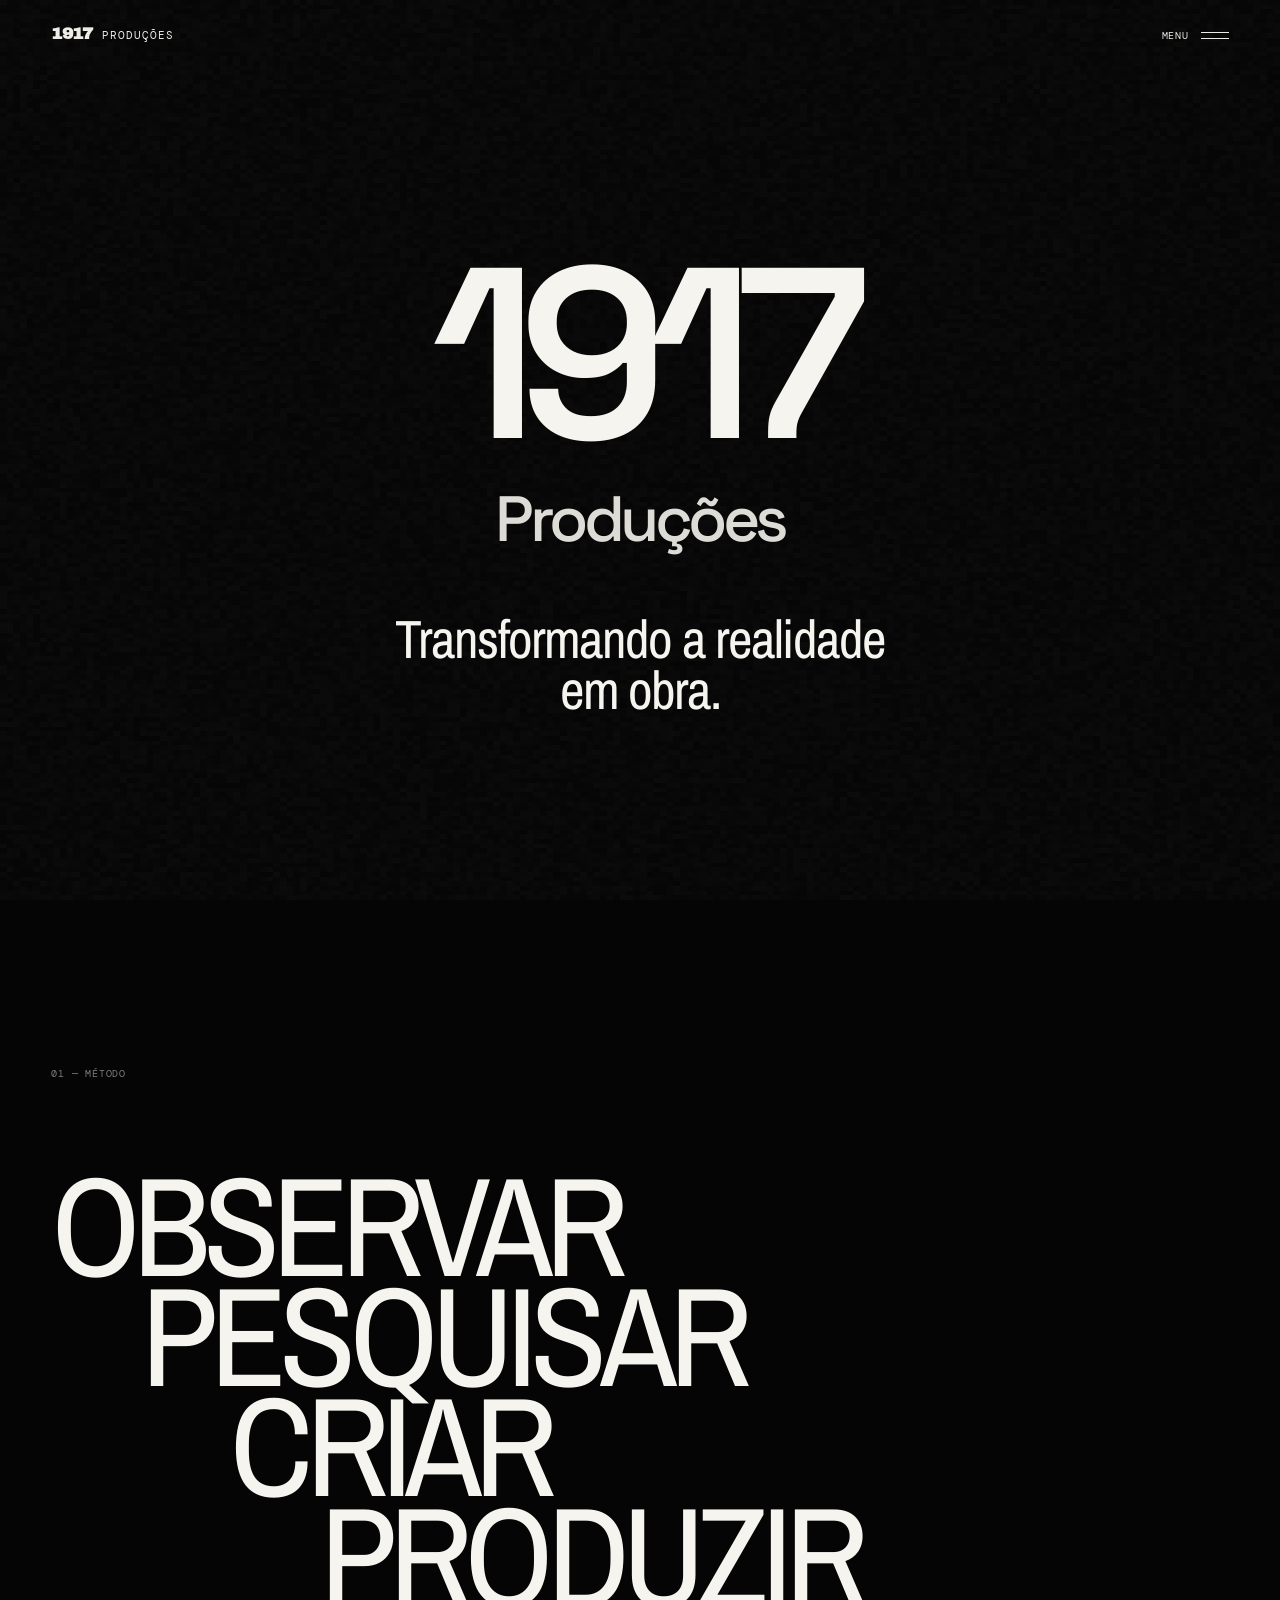
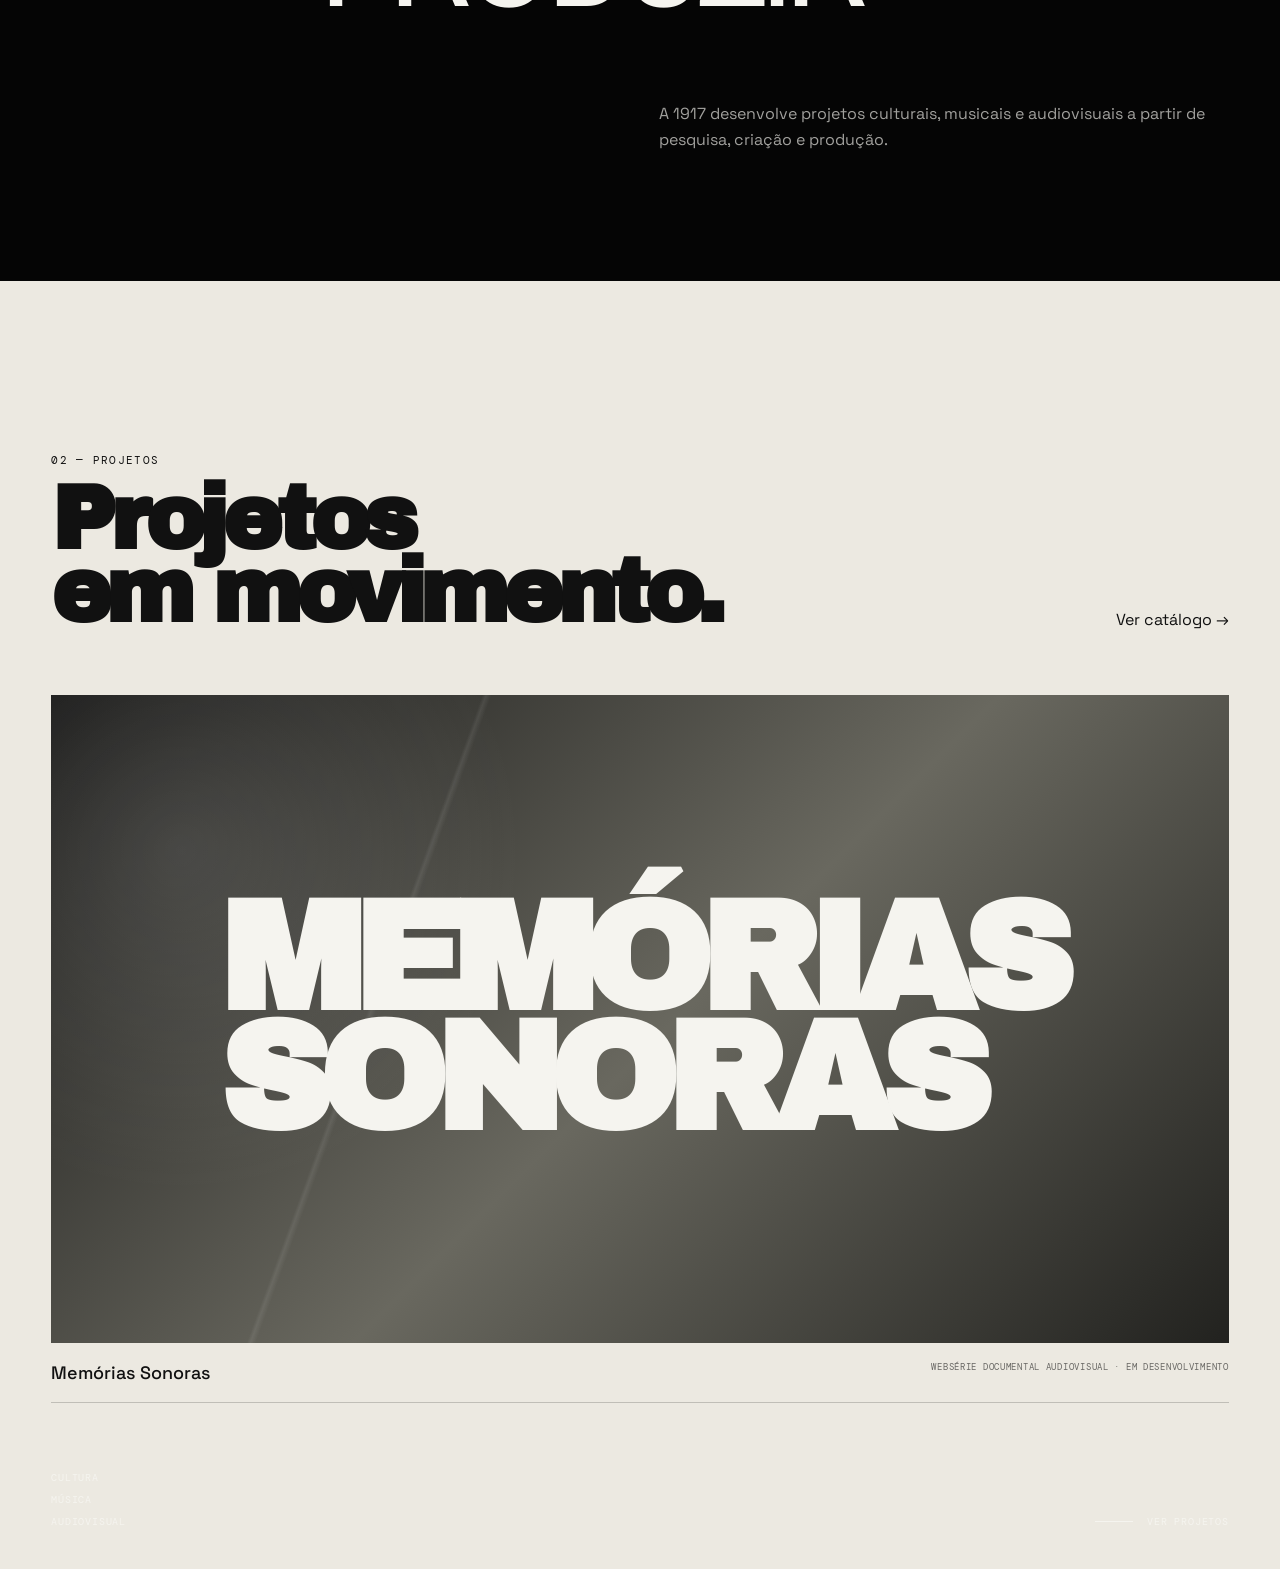
==== commit f4c6d9f8: "music-layout" ====
--- a/index.html
+++ b/index.html
@@ -191,8 +191,8 @@
 @media(max-width:600px){.mem-doc-title{font-size:clamp(76px,23vw,130px)}.mem-doc-meta,.mem-method-grid,.mem-stage-track{grid-template-columns:1fr}.mem-method-card,.mem-method-card:not(:first-child){padding:24px 0;border-right:0;border-bottom:1px solid rgba(17,17,17,.18);min-height:auto}.mem-method-card h3{margin-top:45px}.mem-episode{grid-template-columns:1fr;gap:14px}.mem-episode p{grid-column:1}.mem-related-link{align-items:flex-start;gap:30px;flex-direction:column}.mem-related-link span{padding:0}}
 
 /* MUSIC V5 — editorial field */
-.music-v5{padding-top:clamp(125px,15vw,190px);padding-bottom:80px;background:var(--paper);color:var(--ink)}.music-v5-hero{display:grid;grid-template-columns:minmax(0,1.35fr) minmax(300px,.65fr);gap:6vw;align-items:end;min-height:65vh;border-bottom:1px solid rgba(17,17,17,.22);padding-bottom:clamp(55px,7vw,90px)}.music-v5-hero h1{margin:18px 0 0;font-family:var(--display);font-size:clamp(110px,18vw,285px);line-height:.68;letter-spacing:-.085em;font-weight:700}.music-v5-intro{padding-bottom:8px}.music-v5-intro p{margin:0 0 30px;font-size:clamp(18px,1.4vw,24px);line-height:1.55;max-width:610px}.music-v5-statement{padding:clamp(100px,14vw,210px) 0;display:flex;flex-direction:column;font-family:var(--narrow);font-size:clamp(82px,15vw,230px);line-height:.7;letter-spacing:-.065em;text-transform:uppercase}.music-v5-statement span:nth-child(2){margin-left:17vw}.music-v5-statement span:nth-child(3){margin-left:34vw}.music-v5-practice{border-top:1px solid rgba(17,17,17,.22);padding-top:55px}.music-v5-section-head{display:grid;grid-template-columns:28% 1fr;gap:35px;align-items:start;margin-bottom:70px}.music-v5-section-head h2{margin:0;font-family:var(--display);font-size:clamp(50px,7vw,108px);line-height:.86;letter-spacing:-.06em}.music-v5-practice-grid{display:grid;grid-template-columns:repeat(2,1fr);border-top:1px solid rgba(17,17,17,.22)}.music-v5-practice-grid article{padding:38px 45px 55px 0;border-bottom:1px solid rgba(17,17,17,.22)}.music-v5-practice-grid article:nth-child(odd){border-right:1px solid rgba(17,17,17,.22)}.music-v5-practice-grid article:nth-child(even){padding-left:45px}.music-v5-practice-grid article>span{font-family:var(--mono);font-size:10px;opacity:.5}.music-v5-practice-grid h3{font-family:var(--narrow);font-size:clamp(42px,5vw,76px);line-height:.88;letter-spacing:-.04em;margin:45px 0 18px}.music-v5-practice-grid p{max-width:590px;margin:0;font-size:16px;line-height:1.65}.music-v5-feature{margin-top:clamp(120px,16vw,230px)}.music-v5-feature-image{display:block;width:100%;padding:0;border:0;background:#111;overflow:hidden}.music-v5-feature-image img{display:block;width:100%;aspect-ratio:2.333/1;object-fit:cover;transition:transform 1.2s cubic-bezier(.16,1,.3,1)}.music-v5-feature-image:hover img{transform:scale(1.018)}.music-v5-feature-copy{display:grid;grid-template-columns:1.1fr .9fr;gap:7vw;padding:42px 0 70px;border-bottom:1px solid rgba(17,17,17,.22)}.music-v5-feature-copy h2{margin:18px 0 0;font-family:var(--display);font-size:clamp(65px,9vw,145px);line-height:.75;letter-spacing:-.075em}.music-v5-feature-copy p{margin:0 0 32px;font-size:clamp(17px,1.25vw,21px);line-height:1.6}.music-v5-facts{display:grid;grid-template-columns:repeat(3,1fr);gap:18px;margin:0 0 34px;padding-top:18px;border-top:1px solid rgba(17,17,17,.18)}.music-v5-facts span{font-size:12px;line-height:1.45}.music-v5-facts b{display:block;font-family:var(--mono);font-size:8px;text-transform:uppercase;letter-spacing:.1em;opacity:.55;margin-bottom:6px}.music-v5-cross{padding:clamp(120px,15vw,210px) 0}.music-v5-cross-grid{display:grid;grid-template-columns:1fr 1fr;gap:7vw;margin-left:28%;margin-bottom:45px}.music-v5-cross-grid p{margin:0;font-size:clamp(17px,1.2vw,20px);line-height:1.7}.music-v5-cross>.inline-link{margin-left:28%}.music-v5-end{border-top:1px solid rgba(17,17,17,.22);padding-top:20px;display:flex;justify-content:space-between;font-family:var(--mono);font-size:9px;text-transform:uppercase;letter-spacing:.08em}.music-v5-end strong{font-weight:400}.inline-link{appearance:none;border:0;border-bottom:1px solid currentColor;background:none;color:inherit;padding:0 0 5px;font:inherit;font-size:12px;text-transform:uppercase;letter-spacing:.06em}.inline-link span{margin-left:12px}
-@media(max-width:800px){.music-v5{padding-top:110px}.music-v5-hero{grid-template-columns:1fr;min-height:auto;gap:55px}.music-v5-hero h1{font-size:clamp(95px,31vw,170px)}.music-v5-statement{font-size:clamp(68px,22vw,120px);padding:110px 0}.music-v5-statement span:nth-child(2){margin-left:7vw}.music-v5-statement span:nth-child(3){margin-left:14vw}.music-v5-section-head{grid-template-columns:1fr;gap:22px}.music-v5-practice-grid{grid-template-columns:1fr}.music-v5-practice-grid article,.music-v5-practice-grid article:nth-child(odd),.music-v5-practice-grid article:nth-child(even){padding:32px 0 42px;border-right:0}.music-v5-feature-image img{aspect-ratio:1.35/1;object-position:center}.music-v5-feature-copy{grid-template-columns:1fr;gap:45px}.music-v5-facts{grid-template-columns:1fr}.music-v5-cross-grid{grid-template-columns:1fr;margin-left:0;gap:28px}.music-v5-cross>.inline-link{margin-left:0}.music-v5-end{gap:25px;flex-direction:column}}
+.music-v5{padding-top:clamp(125px,15vw,190px);padding-bottom:80px;background:var(--paper);color:var(--ink)}.music-v5-hero{display:grid;grid-template-columns:minmax(0,1fr) minmax(320px,.72fr);gap:clamp(48px,6vw,96px);align-items:end;min-height:65vh;border-bottom:1px solid rgba(17,17,17,.22);padding-bottom:clamp(55px,7vw,90px)}.music-v5-hero>div:first-child{min-width:0;overflow:visible}.music-v5-hero h1{margin:18px 0 0;font-family:var(--display);font-size:clamp(92px,12.5vw,205px);line-height:.72;letter-spacing:-.075em;font-weight:700;white-space:nowrap;max-width:100%}.music-v5-intro{padding-bottom:8px}.music-v5-intro p{margin:0 0 30px;font-size:clamp(18px,1.4vw,24px);line-height:1.55;max-width:610px}.music-v5-statement{padding:clamp(100px,14vw,210px) 0;display:flex;flex-direction:column;font-family:var(--narrow);font-size:clamp(82px,15vw,230px);line-height:.7;letter-spacing:-.065em;text-transform:uppercase}.music-v5-statement span:nth-child(2){margin-left:17vw}.music-v5-statement span:nth-child(3){margin-left:34vw}.music-v5-practice{border-top:1px solid rgba(17,17,17,.22);padding-top:55px}.music-v5-section-head{display:grid;grid-template-columns:28% 1fr;gap:35px;align-items:start;margin-bottom:70px}.music-v5-section-head h2{margin:0;font-family:var(--display);font-size:clamp(50px,7vw,108px);line-height:.86;letter-spacing:-.06em}.music-v5-practice-grid{display:grid;grid-template-columns:repeat(2,1fr);border-top:1px solid rgba(17,17,17,.22)}.music-v5-practice-grid article{padding:38px 45px 55px 0;border-bottom:1px solid rgba(17,17,17,.22)}.music-v5-practice-grid article:nth-child(odd){border-right:1px solid rgba(17,17,17,.22)}.music-v5-practice-grid article:nth-child(even){padding-left:45px}.music-v5-practice-grid article>span{font-family:var(--mono);font-size:10px;opacity:.5}.music-v5-practice-grid h3{font-family:var(--narrow);font-size:clamp(42px,5vw,76px);line-height:.88;letter-spacing:-.04em;margin:45px 0 18px}.music-v5-practice-grid p{max-width:590px;margin:0;font-size:16px;line-height:1.65}.music-v5-feature{margin-top:clamp(120px,16vw,230px)}.music-v5-feature-image{display:block;width:100%;padding:0;border:0;background:#111;overflow:hidden}.music-v5-feature-image img{display:block;width:100%;aspect-ratio:2.333/1;object-fit:cover;transition:transform 1.2s cubic-bezier(.16,1,.3,1)}.music-v5-feature-image:hover img{transform:scale(1.018)}.music-v5-feature-copy{display:grid;grid-template-columns:1.1fr .9fr;gap:7vw;padding:42px 0 70px;border-bottom:1px solid rgba(17,17,17,.22)}.music-v5-feature-copy h2{margin:18px 0 0;font-family:var(--display);font-size:clamp(65px,9vw,145px);line-height:.75;letter-spacing:-.075em}.music-v5-feature-copy p{margin:0 0 32px;font-size:clamp(17px,1.25vw,21px);line-height:1.6}.music-v5-facts{display:grid;grid-template-columns:repeat(3,1fr);gap:18px;margin:0 0 34px;padding-top:18px;border-top:1px solid rgba(17,17,17,.18)}.music-v5-facts span{font-size:12px;line-height:1.45}.music-v5-facts b{display:block;font-family:var(--mono);font-size:8px;text-transform:uppercase;letter-spacing:.1em;opacity:.55;margin-bottom:6px}.music-v5-cross{padding:clamp(120px,15vw,210px) 0}.music-v5-cross-grid{display:grid;grid-template-columns:1fr 1fr;gap:7vw;margin-left:28%;margin-bottom:45px}.music-v5-cross-grid p{margin:0;font-size:clamp(17px,1.2vw,20px);line-height:1.7}.music-v5-cross>.inline-link{margin-left:28%}.music-v5-end{border-top:1px solid rgba(17,17,17,.22);padding-top:20px;display:flex;justify-content:space-between;font-family:var(--mono);font-size:9px;text-transform:uppercase;letter-spacing:.08em}.music-v5-end strong{font-weight:400}.inline-link{appearance:none;border:0;border-bottom:1px solid currentColor;background:none;color:inherit;padding:0 0 5px;font:inherit;font-size:12px;text-transform:uppercase;letter-spacing:.06em}.inline-link span{margin-left:12px}
+@media(max-width:800px){.music-v5{padding-top:110px}.music-v5-hero{grid-template-columns:1fr;min-height:auto;gap:55px}.music-v5-hero h1{font-size:clamp(78px,25vw,132px);white-space:normal}.music-v5-statement{font-size:clamp(68px,22vw,120px);padding:110px 0}.music-v5-statement span:nth-child(2){margin-left:7vw}.music-v5-statement span:nth-child(3){margin-left:14vw}.music-v5-section-head{grid-template-columns:1fr;gap:22px}.music-v5-practice-grid{grid-template-columns:1fr}.music-v5-practice-grid article,.music-v5-practice-grid article:nth-child(odd),.music-v5-practice-grid article:nth-child(even){padding:32px 0 42px;border-right:0}.music-v5-feature-image img{aspect-ratio:1.35/1;object-position:center}.music-v5-feature-copy{grid-template-columns:1fr;gap:45px}.music-v5-facts{grid-template-columns:1fr}.music-v5-cross-grid{grid-template-columns:1fr;margin-left:0;gap:28px}.music-v5-cross>.inline-link{margin-left:0}.music-v5-end{gap:25px;flex-direction:column}}
 
 /* V6 — CULTURA + AUDIOVISUAL */
 .ca-v6{padding-top:clamp(125px,15vw,190px);padding-bottom:100px}.ca-v6-hero{display:grid;grid-template-columns:minmax(0,1.15fr) minmax(300px,.7fr);gap:7vw;align-items:end;padding-bottom:clamp(60px,8vw,105px);border-bottom:1px solid rgba(17,17,17,.22)}.ca-v6-hero h1{margin:16px 0 0;font-family:var(--display);font-size:clamp(92px,16vw,250px);line-height:.69;letter-spacing:-.085em}.ca-v6-lead{margin:0 0 25px;font-size:clamp(18px,1.45vw,24px);line-height:1.6}.ca-v6-manifest{padding:clamp(105px,15vw,220px) 0;display:grid;grid-template-columns:28% 1fr;gap:35px}.ca-v6-manifest h2{margin:0;font-family:var(--display);font-size:clamp(55px,8.5vw,135px);line-height:.82;letter-spacing:-.065em}.ca-v6-manifest-copy{display:grid;grid-template-columns:1fr 1fr;gap:5vw;align-self:end}.ca-v6-manifest-copy p{margin:0;font-size:clamp(16px,1.2vw,20px);line-height:1.7}.ca-v6-fields{border-top:1px solid rgba(17,17,17,.22)}.ca-v6-field{display:grid;grid-template-columns:90px .75fr 1fr;gap:35px;padding:42px 0;border-bottom:1px solid rgba(17,17,17,.22);align-items:start}.ca-v6-field>span{font-family:var(--mono);font-size:9px;letter-spacing:.08em;opacity:.55}.ca-v6-field h3{margin:0;font-family:var(--narrow);font-size:clamp(40px,5vw,75px);line-height:.86;letter-spacing:-.04em}.ca-v6-field p{margin:3px 0 0;max-width:650px;font-size:16px;line-height:1.68}.ca-v6-feature{margin-top:clamp(120px,16vw,230px)}.ca-v6-feature-head{display:grid;grid-template-columns:28% 1fr;gap:35px;margin-bottom:55px}.ca-v6-feature-head h2{margin:0;font-family:var(--display);font-size:clamp(52px,7.5vw,115px);line-height:.83;letter-spacing:-.065em}.ca-v6-image-grid{display:grid;grid-template-columns:1.35fr .65fr;gap:12px}.ca-v6-image{border:0;padding:0;background:#111;overflow:hidden;min-height:420px}.ca-v6-image img{width:100%;height:100%;display:block;object-fit:cover;filter:grayscale(1);transition:transform 1.1s cubic-bezier(.16,1,.3,1),filter .5s ease}.ca-v6-image:hover img{transform:scale(1.018);filter:grayscale(.25)}.ca-v6-feature-copy{display:grid;grid-template-columns:1fr 1fr;gap:7vw;padding:38px 0 65px;border-bottom:1px solid rgba(17,17,17,.22)}.ca-v6-feature-copy p{margin:0;font-size:clamp(17px,1.2vw,20px);line-height:1.7}.ca-v6-related{padding:clamp(110px,14vw,190px) 0 30px}.ca-v6-related-grid{display:grid;grid-template-columns:1fr 1fr;gap:12px;margin-top:55px}.ca-v6-project{position:relative;min-height:390px;border:0;padding:32px;text-align:left;overflow:hidden;background:var(--ink);color:var(--white);display:flex;flex-direction:column;justify-content:space-between}.ca-v6-project.has-image{padding:0}.ca-v6-project img{position:absolute;inset:0;width:100%;height:100%;object-fit:cover;filter:brightness(.62)}.ca-v6-project-content{position:relative;z-index:2;padding:32px;display:flex;min-height:390px;flex-direction:column;justify-content:space-between}.ca-v6-project small{font-family:var(--mono);font-size:9px;letter-spacing:.08em;text-transform:uppercase}.ca-v6-project h3{margin:0;font-family:var(--display);font-size:clamp(48px,6vw,92px);line-height:.8;letter-spacing:-.065em}.ca-v6-project-arrow{align-self:flex-end;font-size:22px}.ca-v6-end{margin-top:70px;padding-top:18px;border-top:1px solid rgba(17,17,17,.22);display:flex;justify-content:space-between;font-family:var(--mono);font-size:9px;text-transform:uppercase;letter-spacing:.08em}
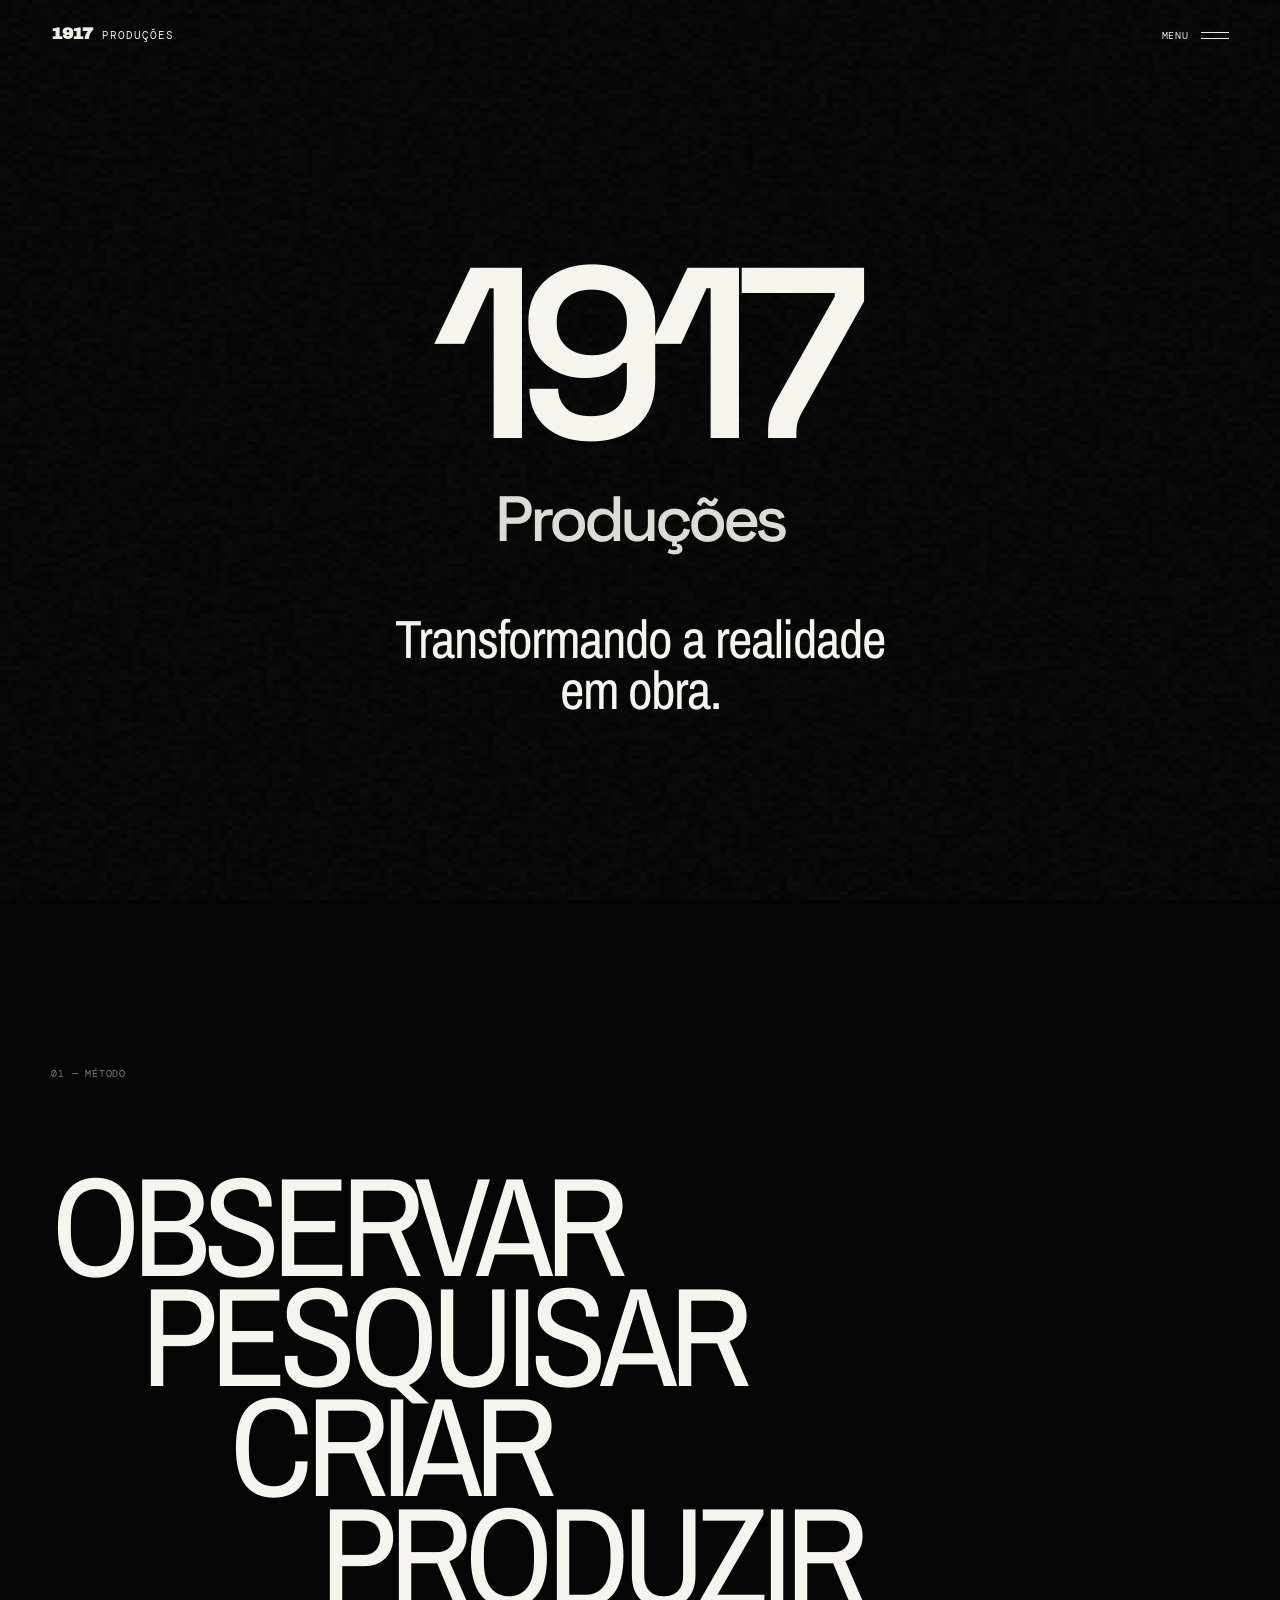
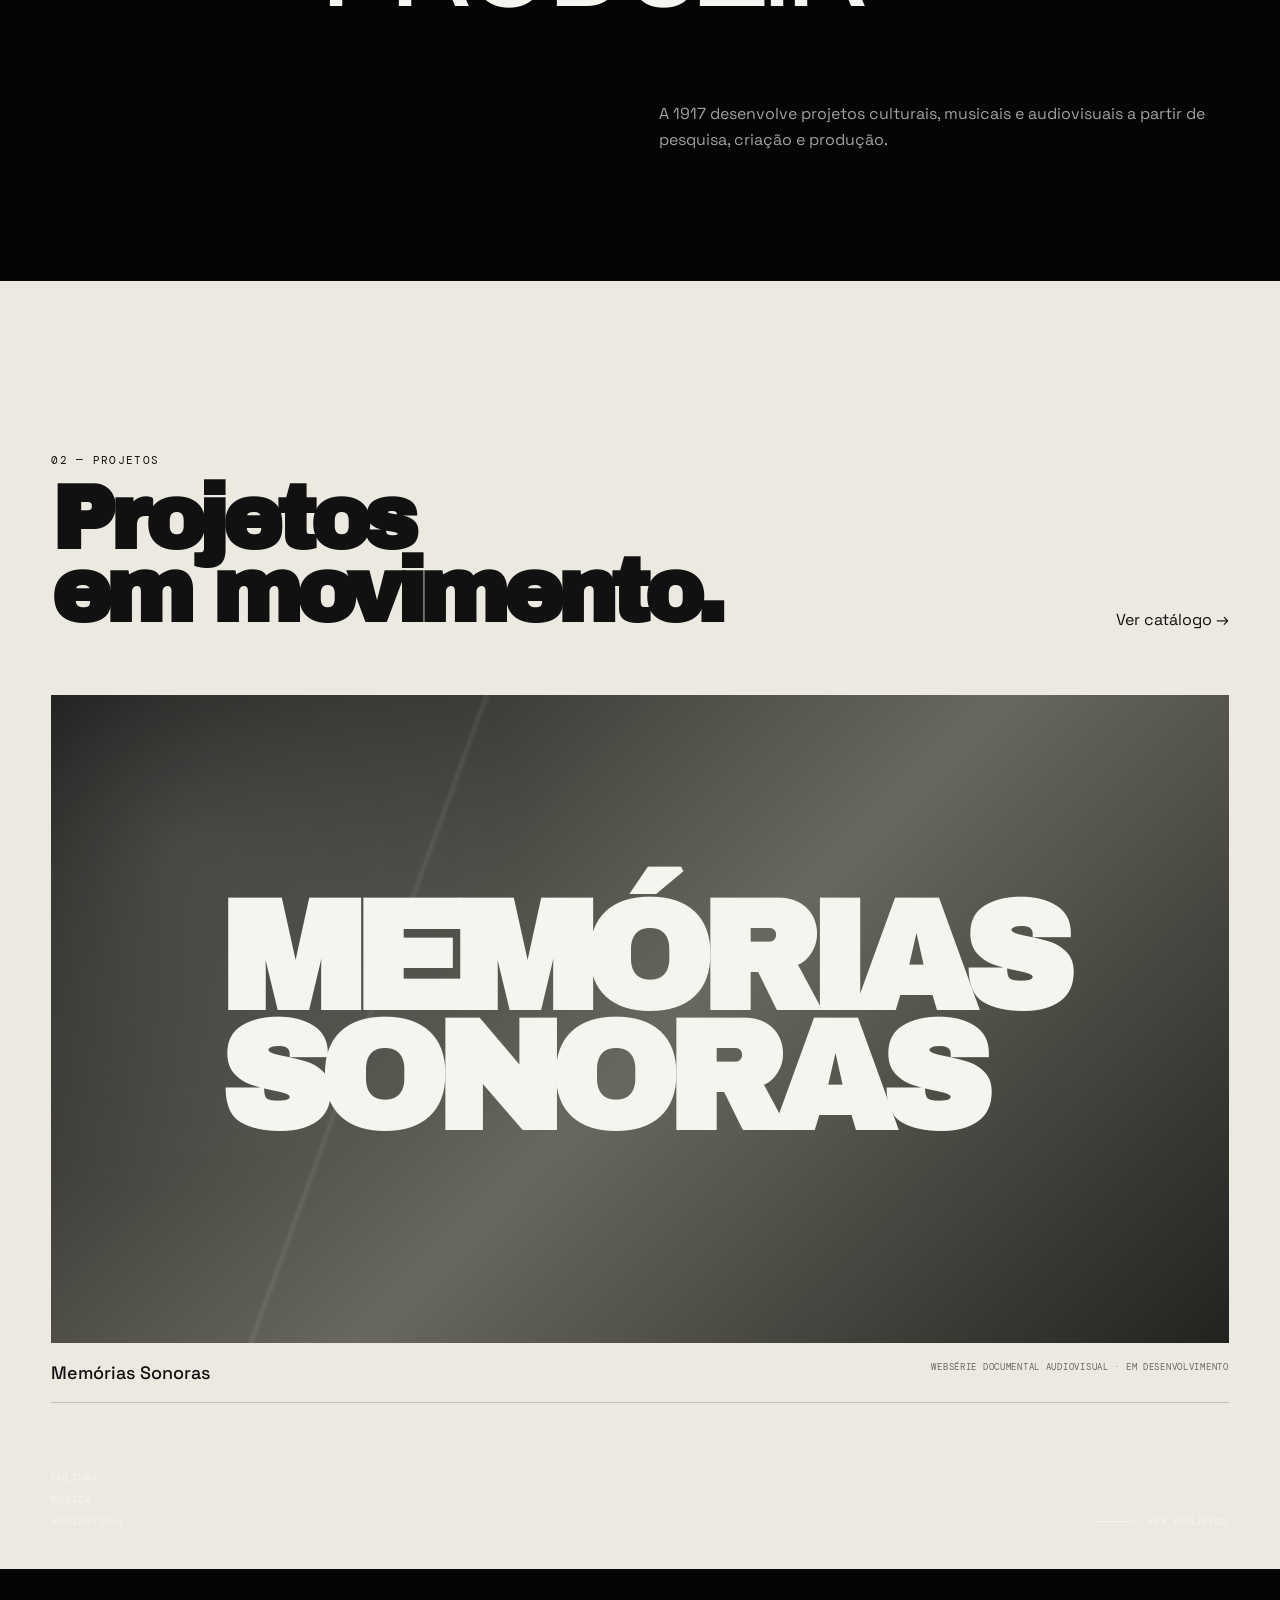
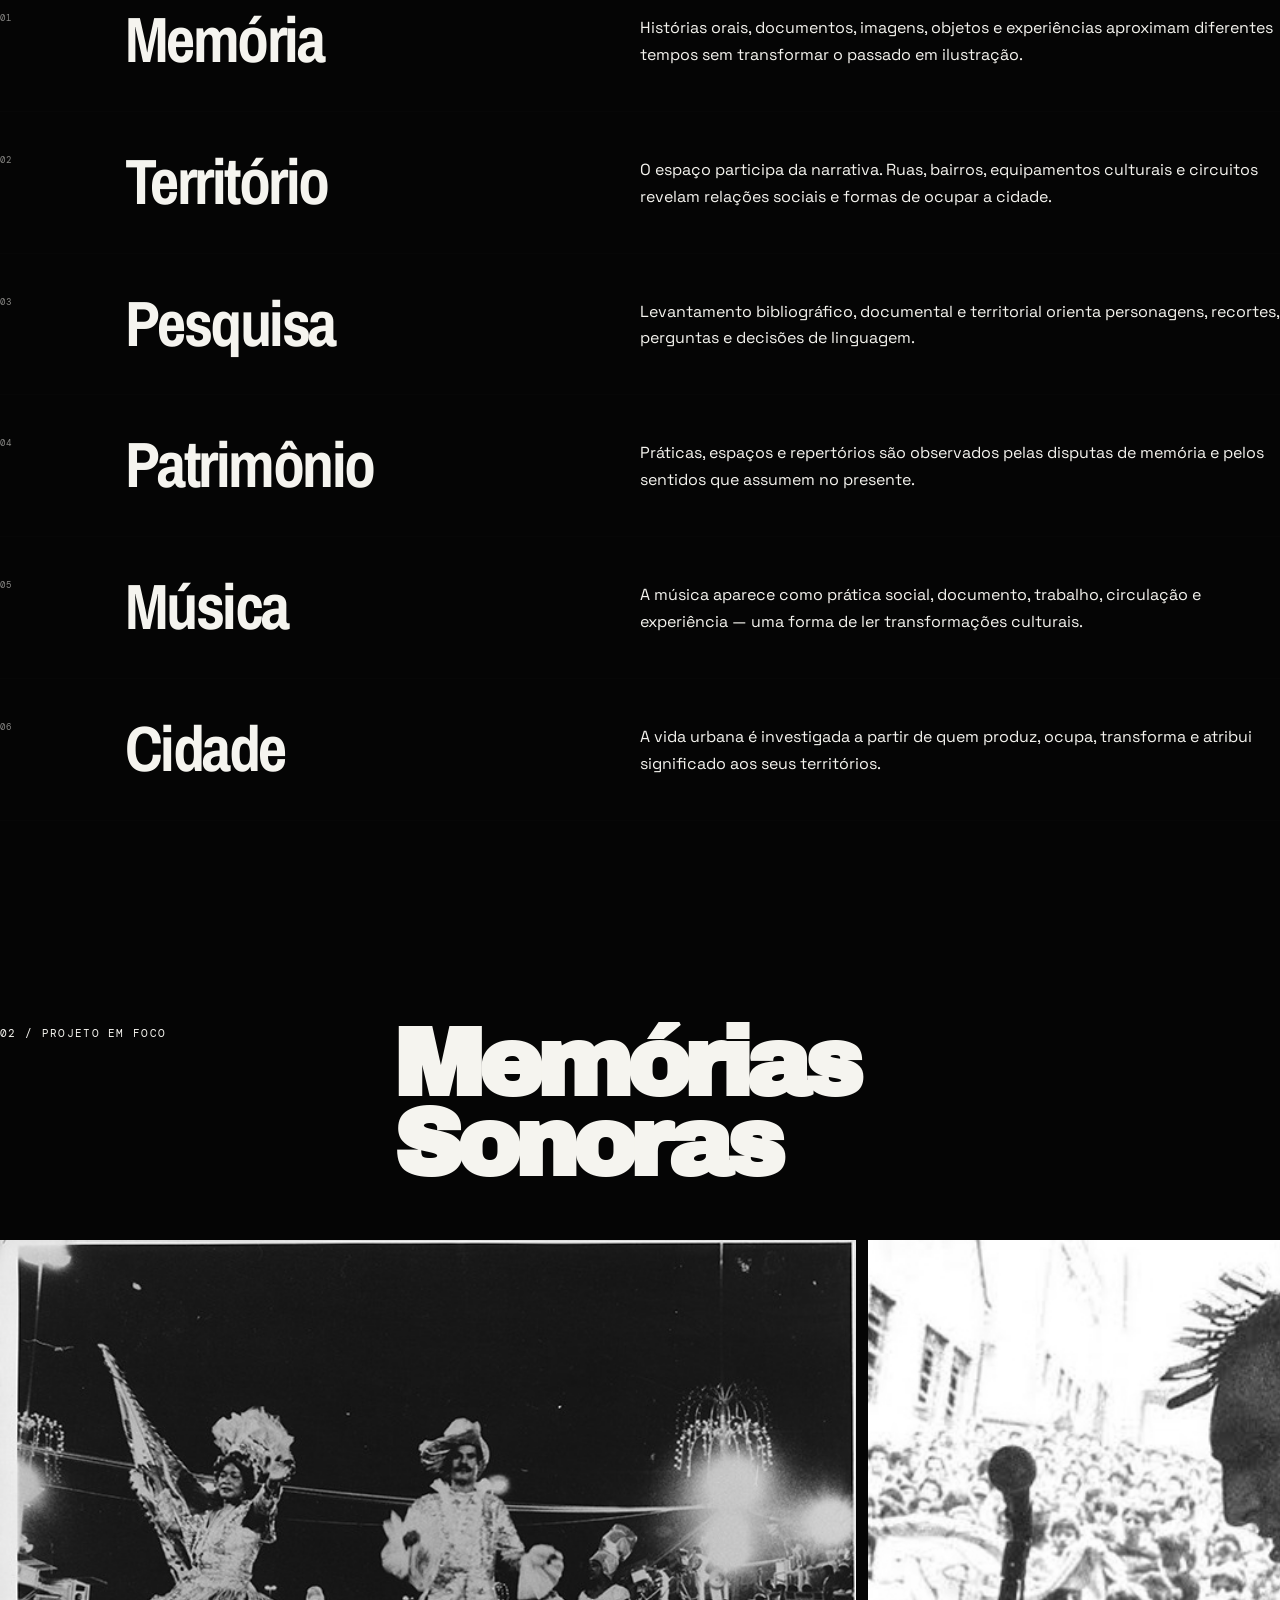
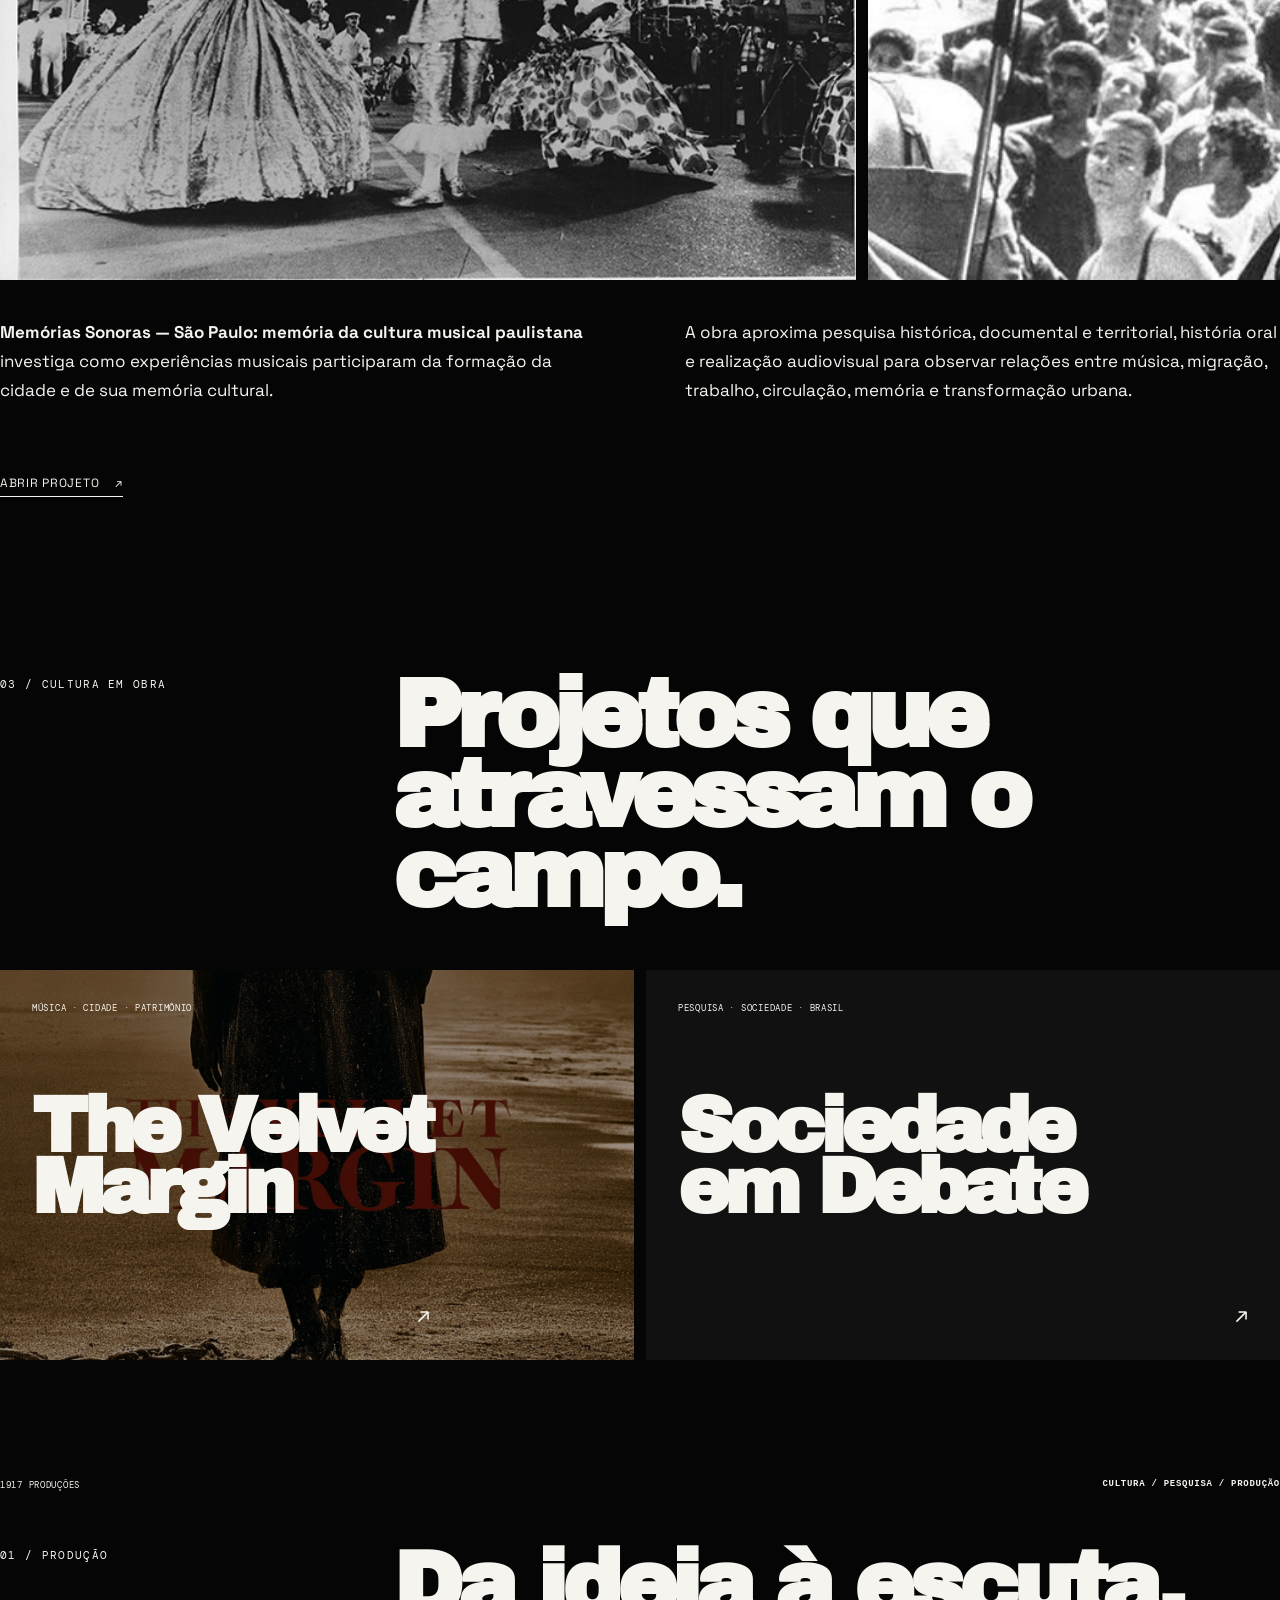
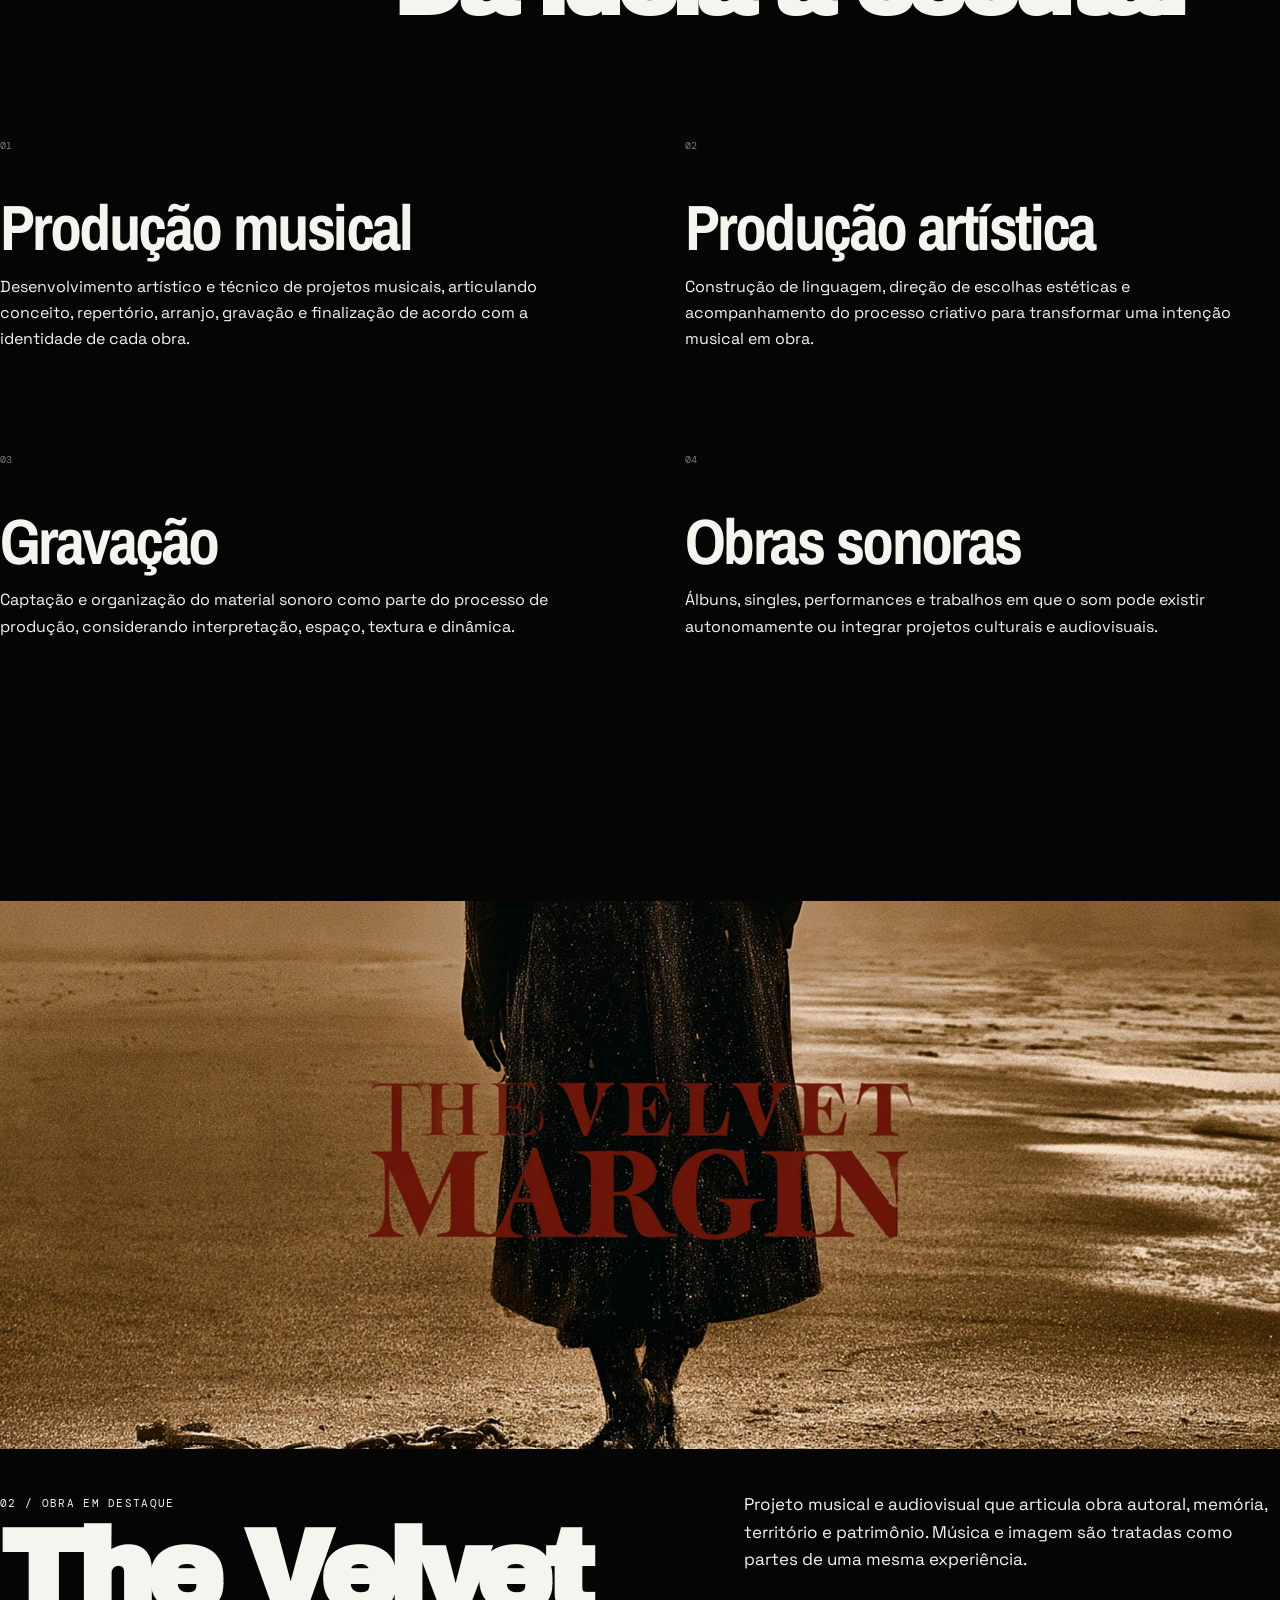
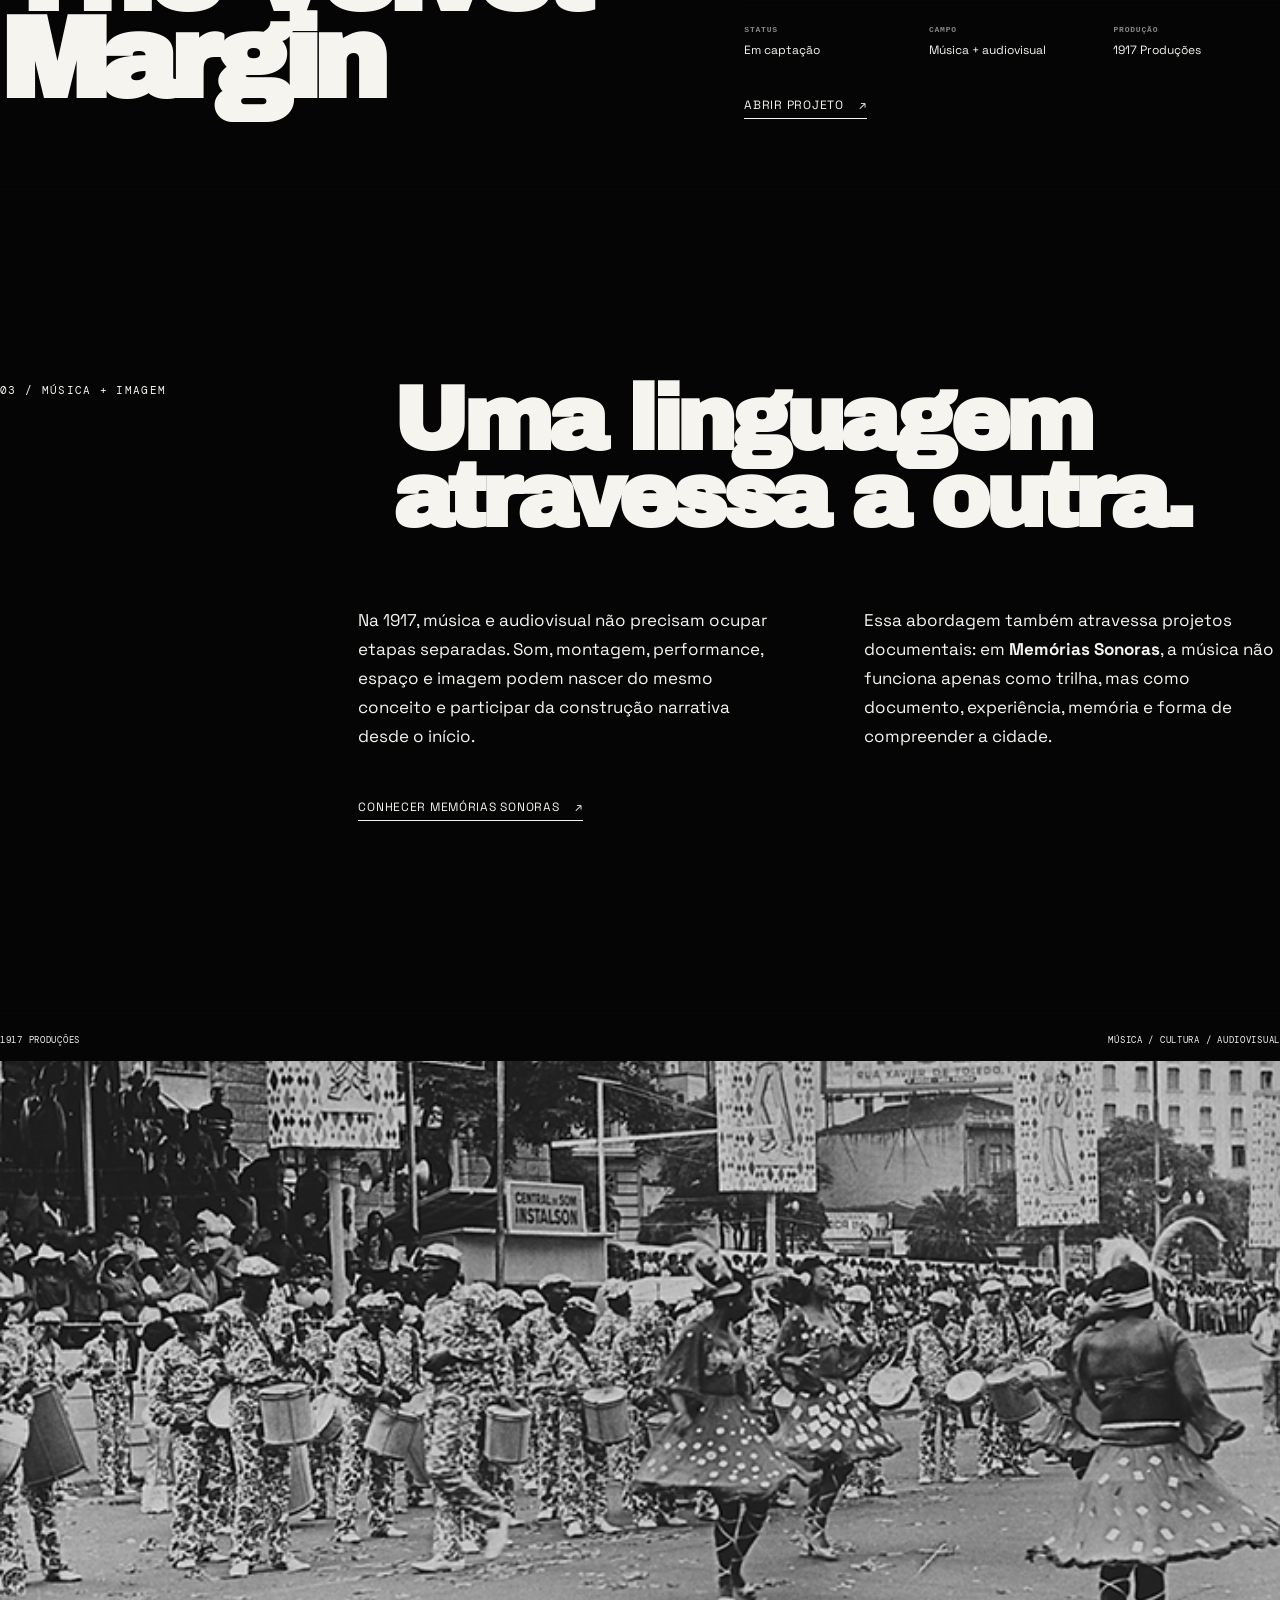
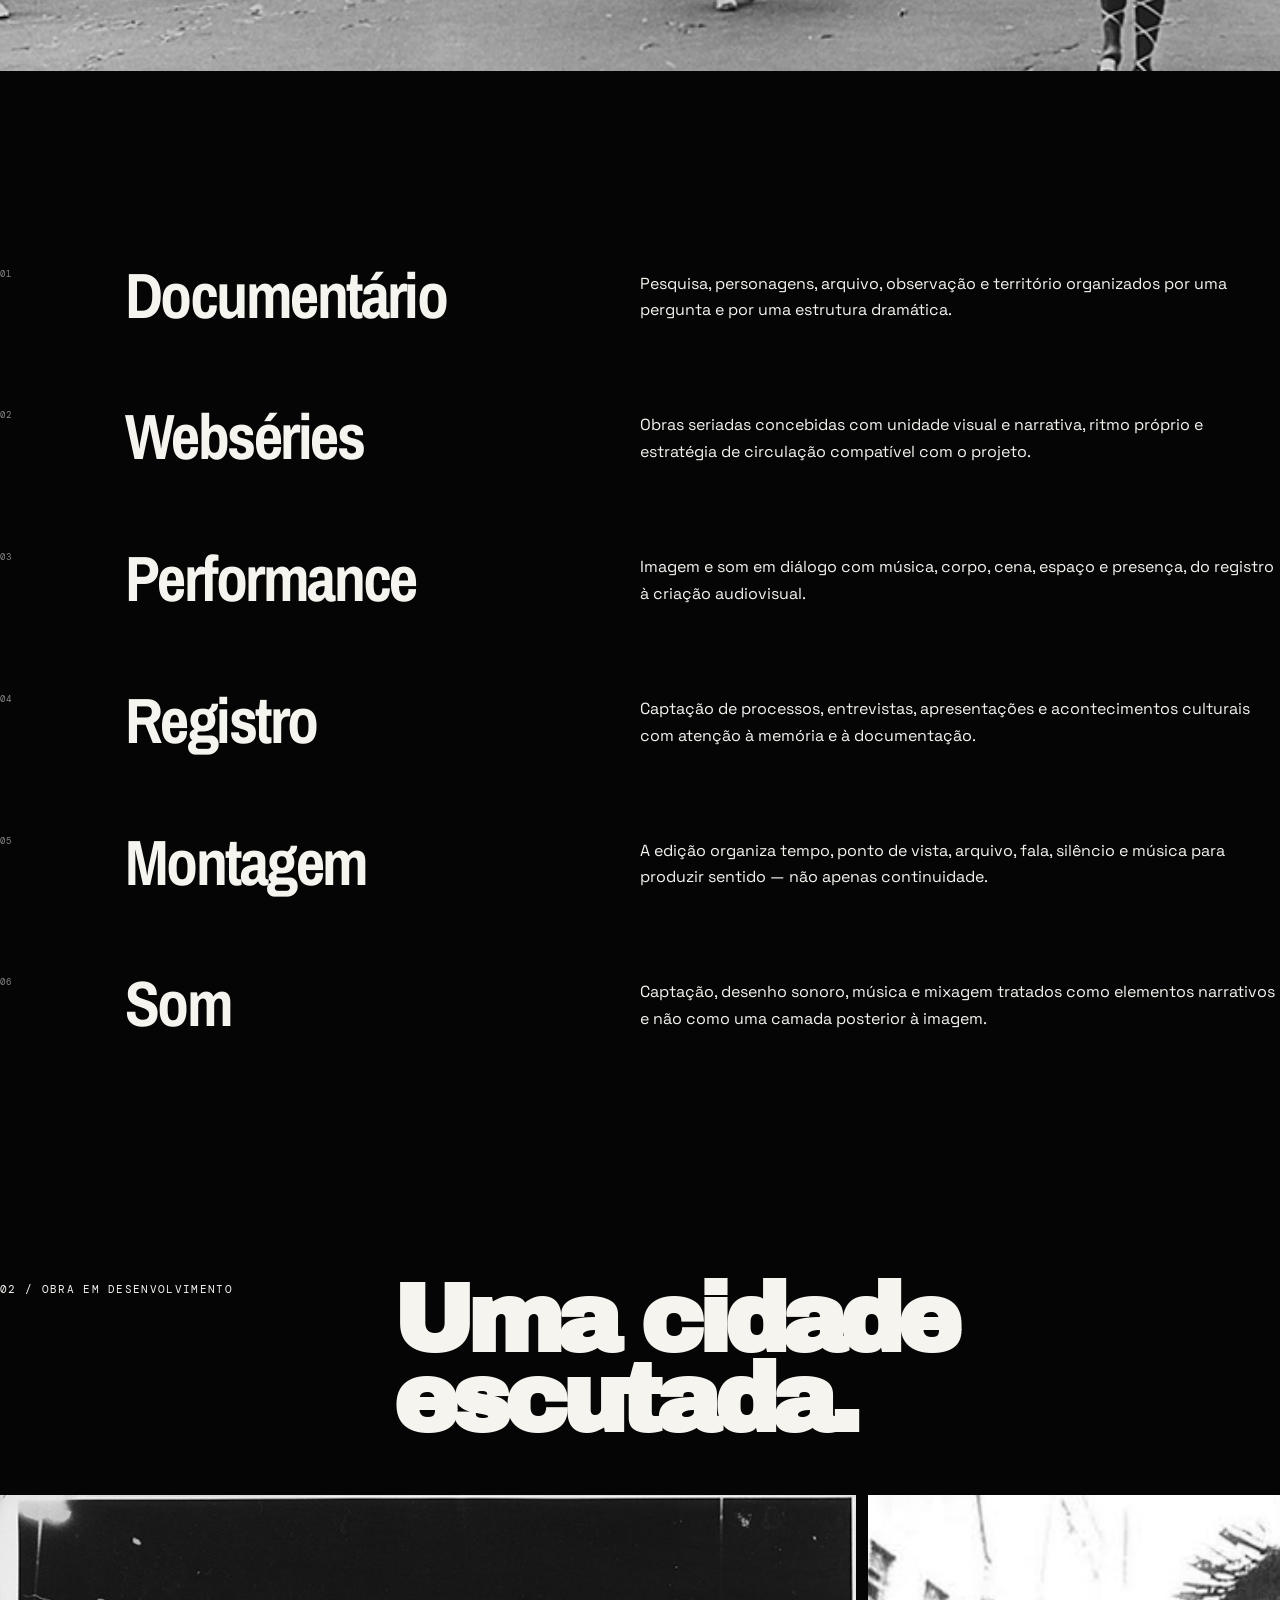
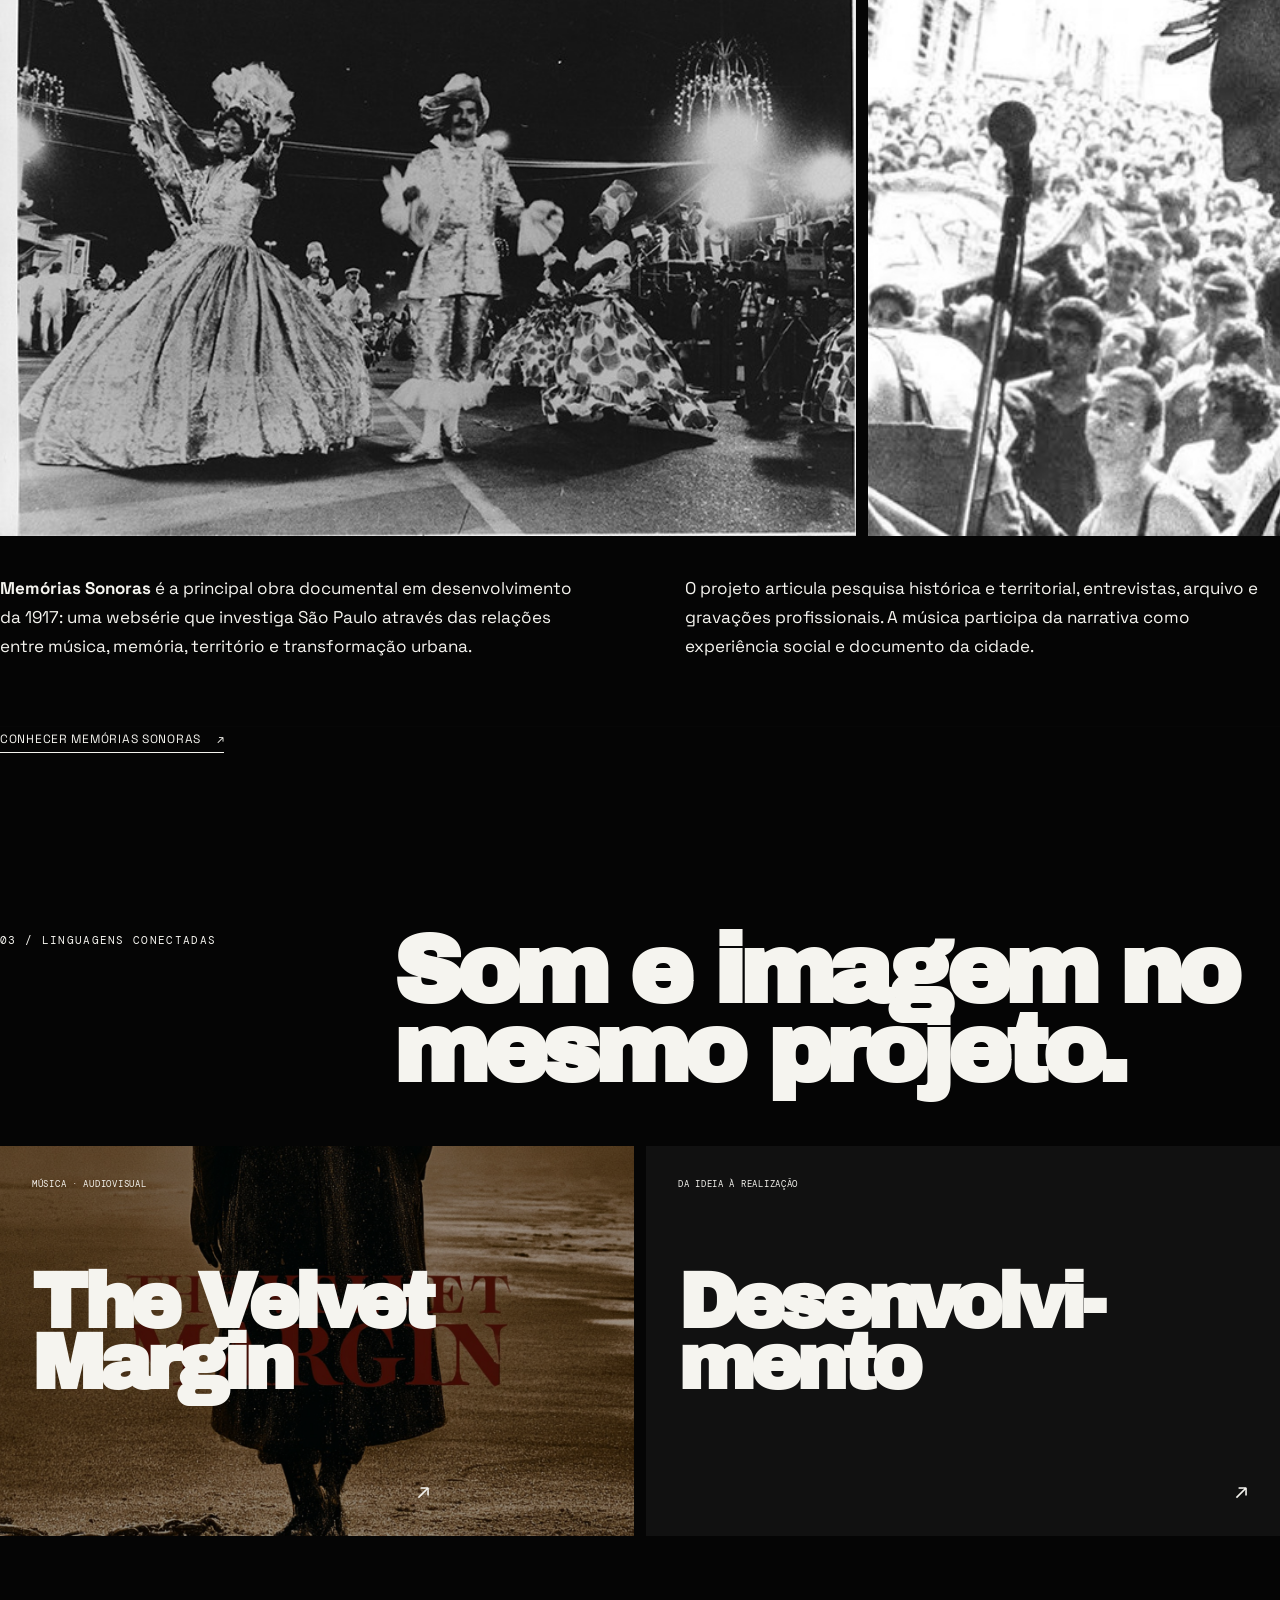
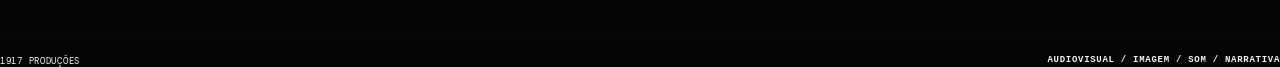
==== commit 57712169: "V7" ====
--- a/index.html
+++ b/index.html
@@ -199,6 +199,41 @@
 #audiovisual .ca-v6-manifest{padding-bottom:110px}.av-v6-frame{margin-top:15px;aspect-ratio:2.1/1;overflow:hidden;background:#111}.av-v6-frame img{width:100%;height:100%;object-fit:cover;filter:grayscale(1)}
 @media(max-width:800px){.ca-v6{padding-top:110px}.ca-v6-hero,.ca-v6-manifest,.ca-v6-feature-head,.ca-v6-feature-copy{grid-template-columns:1fr;gap:35px}.ca-v6-hero h1{font-size:clamp(90px,29vw,165px)}.ca-v6-manifest-copy{grid-template-columns:1fr;gap:25px}.ca-v6-field{grid-template-columns:42px 1fr;gap:18px}.ca-v6-field p{grid-column:2}.ca-v6-image-grid,.ca-v6-related-grid{grid-template-columns:1fr}.ca-v6-image{min-height:310px}.ca-v6-image-grid .ca-v6-image:nth-child(2){display:none}.ca-v6-project,.ca-v6-project-content{min-height:330px}.ca-v6-end{flex-direction:column;gap:18px}}
 
+
+/* V7 — arquitetura enxuta + responsividade editorial */
+html,body{max-width:100%;overflow-x:hidden}
+.menu-list{max-height:72vh;display:flex;flex-direction:column;justify-content:center}
+.menu-item{min-height:clamp(62px,9vh,104px)}
+.catalog-head,.process-head,.about-hero,.partners-head,.contact-grid{gap:clamp(28px,5vw,88px)}
+.project-editorial-info h2{overflow-wrap:anywhere}
+.project-editorial-description,.catalog-intro p,.process-intro p,.about-intro p,.partners-lead{max-width:38rem}
+@media (max-width:1100px){
+ .project-editorial-card{grid-template-columns:minmax(0,1.05fr) minmax(0,.95fr);gap:clamp(24px,4vw,52px)}
+ .project-editorial-info h2{font-size:clamp(44px,7vw,76px);line-height:.88}
+ .project-editorial-meta{grid-template-columns:repeat(2,minmax(0,1fr))}
+}
+@media (max-width:820px){
+ .page-inner{padding-left:clamp(20px,5vw,40px);padding-right:clamp(20px,5vw,40px)}
+ .catalog-head,.process-head,.about-hero,.contact-grid{grid-template-columns:1fr!important}
+ .catalog-title,.process-title,.about-title,.partners-title,.contact-title{font-size:clamp(58px,16vw,104px)!important;line-height:.86!important;max-width:100%}
+ .project-filterbar{display:flex;overflow-x:auto;gap:8px;padding-bottom:10px;scrollbar-width:none}
+ .project-filterbar::-webkit-scrollbar{display:none}.project-filter{flex:0 0 auto}
+ .project-editorial-card{grid-template-columns:1fr!important;gap:24px;padding:32px 0}
+ .project-editorial-visual{min-height:0;aspect-ratio:16/10}
+ .project-editorial-info{min-height:0;gap:30px}.project-editorial-info h2{font-size:clamp(48px,14vw,78px);line-height:.88}
+ .project-editorial-description{margin-top:24px!important;font-size:clamp(17px,4.4vw,21px);line-height:1.35}
+ .project-editorial-meta{grid-template-columns:1fr 1fr;gap:18px 12px}
+ .process-item{grid-template-columns:48px minmax(0,1fr)!important}.process-word{font-size:clamp(46px,13vw,78px)!important;overflow-wrap:anywhere}
+ .partners-grid,.contact-routes{grid-template-columns:1fr!important}
+}
+@media (max-width:520px){
+ .nav-brand{left:18px}.menu-trigger{right:18px}.menu-panel{padding-left:20px;padding-right:20px}
+ .home-footer-left{gap:10px;flex-wrap:wrap}.home-manifest-words span{font-size:clamp(42px,13vw,68px)}
+ .project-editorial-meta{grid-template-columns:1fr}.project-editorial-type{line-height:1.35}
+ .dossier-title{font-size:clamp(54px,17vw,88px)!important;line-height:.82!important}.dossier-hero{grid-template-columns:1fr!important}
+ .dossier-meta{grid-template-columns:1fr 1fr!important}
+ .contact-email{font-size:clamp(18px,5.2vw,28px);overflow-wrap:anywhere}
+}
 </style>
 
 <style>
@@ -345,6 +380,41 @@
     margin-top:48px;
   }
 }
+
+/* V7 — arquitetura enxuta + responsividade editorial */
+html,body{max-width:100%;overflow-x:hidden}
+.menu-list{max-height:72vh;display:flex;flex-direction:column;justify-content:center}
+.menu-item{min-height:clamp(62px,9vh,104px)}
+.catalog-head,.process-head,.about-hero,.partners-head,.contact-grid{gap:clamp(28px,5vw,88px)}
+.project-editorial-info h2{overflow-wrap:anywhere}
+.project-editorial-description,.catalog-intro p,.process-intro p,.about-intro p,.partners-lead{max-width:38rem}
+@media (max-width:1100px){
+ .project-editorial-card{grid-template-columns:minmax(0,1.05fr) minmax(0,.95fr);gap:clamp(24px,4vw,52px)}
+ .project-editorial-info h2{font-size:clamp(44px,7vw,76px);line-height:.88}
+ .project-editorial-meta{grid-template-columns:repeat(2,minmax(0,1fr))}
+}
+@media (max-width:820px){
+ .page-inner{padding-left:clamp(20px,5vw,40px);padding-right:clamp(20px,5vw,40px)}
+ .catalog-head,.process-head,.about-hero,.contact-grid{grid-template-columns:1fr!important}
+ .catalog-title,.process-title,.about-title,.partners-title,.contact-title{font-size:clamp(58px,16vw,104px)!important;line-height:.86!important;max-width:100%}
+ .project-filterbar{display:flex;overflow-x:auto;gap:8px;padding-bottom:10px;scrollbar-width:none}
+ .project-filterbar::-webkit-scrollbar{display:none}.project-filter{flex:0 0 auto}
+ .project-editorial-card{grid-template-columns:1fr!important;gap:24px;padding:32px 0}
+ .project-editorial-visual{min-height:0;aspect-ratio:16/10}
+ .project-editorial-info{min-height:0;gap:30px}.project-editorial-info h2{font-size:clamp(48px,14vw,78px);line-height:.88}
+ .project-editorial-description{margin-top:24px!important;font-size:clamp(17px,4.4vw,21px);line-height:1.35}
+ .project-editorial-meta{grid-template-columns:1fr 1fr;gap:18px 12px}
+ .process-item{grid-template-columns:48px minmax(0,1fr)!important}.process-word{font-size:clamp(46px,13vw,78px)!important;overflow-wrap:anywhere}
+ .partners-grid,.contact-routes{grid-template-columns:1fr!important}
+}
+@media (max-width:520px){
+ .nav-brand{left:18px}.menu-trigger{right:18px}.menu-panel{padding-left:20px;padding-right:20px}
+ .home-footer-left{gap:10px;flex-wrap:wrap}.home-manifest-words span{font-size:clamp(42px,13vw,68px)}
+ .project-editorial-meta{grid-template-columns:1fr}.project-editorial-type{line-height:1.35}
+ .dossier-title{font-size:clamp(54px,17vw,88px)!important;line-height:.82!important}.dossier-hero{grid-template-columns:1fr!important}
+ .dossier-meta{grid-template-columns:1fr 1fr!important}
+ .contact-email{font-size:clamp(18px,5.2vw,28px);overflow-wrap:anywhere}
+}
 </style></head>
 <body>
 <canvas id="filmNoise" class="film-noise" aria-hidden="true"></canvas>
@@ -357,13 +427,10 @@
     <div class="menu-overlay-top"><span class="menu-overlay-label">1917 Produções / Navegação</span><button class="menu-close" id="menuClose" type="button">Fechar ×</button></div>
     <div class="menu-grid">
       <button class="menu-item nav-page-button" data-page="projetos" type="button"><span>Projetos</span><span>01</span></button>
-      <button class="menu-item nav-page-button" data-page="cultura" type="button"><span>Cultura</span><span>02</span></button>
-      <button class="menu-item nav-page-button" data-page="musica" type="button"><span>Música</span><span>03</span></button>
-      <button class="menu-item nav-page-button" data-page="audiovisual" type="button"><span>Audiovisual</span><span>04</span></button>
-      <button class="menu-item nav-page-button" data-page="processo" type="button"><span>Desenvolvimento</span><span>05</span></button>
-      <button class="menu-item nav-page-button" data-page="sobre" type="button"><span>Sobre</span><span>06</span></button>
-      <button class="menu-item nav-page-button" data-page="parceiros" type="button"><span>Parceiros</span><span>07</span></button>
-      <button class="menu-item nav-page-button" data-page="contato" type="button"><span>Contato</span><span>08</span></button>
+      <button class="menu-item nav-page-button" data-page="processo" type="button"><span>Desenvolvimento</span><span>02</span></button>
+      <button class="menu-item nav-page-button" data-page="sobre" type="button"><span>Sobre</span><span>03</span></button>
+      <button class="menu-item nav-page-button" data-page="parceiros" type="button"><span>Parceiros</span><span>04</span></button>
+      <button class="menu-item nav-page-button" data-page="contato" type="button"><span>Contato</span><span>05</span></button>
     </div>
     <div class="menu-overlay-note"><span>Produção cultural / musical / audiovisual</span><span>São Paulo · Brasil</span></div>
   </div>
@@ -488,10 +555,6 @@
   <div class="dossier-page page-inner dark"><div class="dossier-hero"><div><div class="eyebrow dossier-kicker">Projeto / entrevista e pesquisa</div><h1 class="dossier-title">Sociedade<br>em Debate</h1></div><div><p class="dossier-subtitle">Uma série de entrevistas dedicada a pensar o Brasil por meio da história, cultura, economia, política, instituições, ciência, tecnologia e transformação social.</p><div class="dossier-meta"><div><strong>Status</strong>Em desenvolvimento</div><div><strong>Formato</strong>Série de entrevistas</div><div><strong>Escala</strong>Brasil</div><div><strong>Realização</strong>1917 Produções</div></div></div></div><div class="dossier-blocks"><article class="dossier-block"><h2>01 — O projeto</h2><div class="dossier-copy"><p>Sociedade em Debate propõe conversas aprofundadas com pesquisadores, professores e intelectuais de diferentes áreas para discutir problemas e possibilidades do Brasil contemporâneo.</p><p>A série procura construir um espaço de reflexão pública sem reduzir temas complexos a respostas rápidas.</p></div></article><article class="dossier-block"><h2>02 — Campos</h2><div class="dossier-copy"><div class="dossier-grid"><div class="dossier-card"><span>01</span><strong>História<br>e cultura</strong></div><div class="dossier-card"><span>02</span><strong>Economia<br>e trabalho</strong></div><div class="dossier-card"><span>03</span><strong>Política<br>e instituições</strong></div><div class="dossier-card"><span>04</span><strong>Ciência<br>e tecnologia</strong></div><div class="dossier-card"><span>05</span><strong>Sociedade<br>e território</strong></div><div class="dossier-card"><span>06</span><strong>Brasil<br>e futuro</strong></div></div></div></article><article class="dossier-block"><h2>03 — Pesquisa</h2><div class="dossier-copy"><p>A seleção dos entrevistados e dos temas parte de instituições acadêmicas, centros de pesquisa e trajetórias intelectuais de diferentes regiões do país, buscando evitar uma leitura exclusivamente concentrada em São Paulo.</p></div></article><article class="dossier-block"><h2>04 — Produção</h2><div class="dossier-copy"><p>As entrevistas são conduzidas e produzidas pela 1917 Produções, com planejamento de pesquisa, preparação editorial, gravação audiovisual, edição e publicação digital.</p></div></article><article class="dossier-block"><h2>05 — Equipe</h2><div class="dossier-copy"><p><strong>Entrevistas e desenvolvimento:</strong> Tiago Lins / 1917 Produções.</p></div></article></div><div class="dossier-foot"><span>Sociedade em Debate</span><span>1917 Produções</span></div></div>
 </section>
 
-<section class="page" id="cultura" data-page-section="cultura">
-  <div class="ca-v6 page-inner">
-    <header class="ca-v6-hero"><div><span class="eyebrow">1917 / Campo de atuação</span><h1>Cultura</h1></div><div><p class="ca-v6-lead">Memória, território, pesquisa, patrimônio e cidade. A cultura aparece na 1917 como matéria de investigação e como espaço de criação de obras.</p><button class="inline-link nav-page-button" data-page="memorias">Conhecer Memórias Sonoras <span>↗</span></button></div></header>
-    <section class="ca-v6-manifest"><span class="eyebrow">01 / Perspectiva</span><div><h2>Cultura não é cenário.<br>É relação.</h2><div class="ca-v6-manifest-copy"><p>Os projetos partem de pessoas, práticas, documentos, lugares e conflitos. A pesquisa não antecede apenas a obra: ela participa da construção de sua linguagem.</p><p>Memória e patrimônio são tratados como processos vivos — aquilo que permanece, desaparece, circula, muda de sentido e continua produzindo a cidade.</p></div></div></section>
     <section><div class="ca-v6-fields"><article class="ca-v6-field"><span>01</span><h3>Memória</h3><p>Histórias orais, documentos, imagens, objetos e experiências aproximam diferentes tempos sem transformar o passado em ilustração.</p></article><article class="ca-v6-field"><span>02</span><h3>Território</h3><p>O espaço participa da narrativa. Ruas, bairros, equipamentos culturais e circuitos revelam relações sociais e formas de ocupar a cidade.</p></article><article class="ca-v6-field"><span>03</span><h3>Pesquisa</h3><p>Levantamento bibliográfico, documental e territorial orienta personagens, recortes, perguntas e decisões de linguagem.</p></article><article class="ca-v6-field"><span>04</span><h3>Patrimônio</h3><p>Práticas, espaços e repertórios são observados pelas disputas de memória e pelos sentidos que assumem no presente.</p></article><article class="ca-v6-field"><span>05</span><h3>Música</h3><p>A música aparece como prática social, documento, trabalho, circulação e experiência — uma forma de ler transformações culturais.</p></article><article class="ca-v6-field"><span>06</span><h3>Cidade</h3><p>A vida urbana é investigada a partir de quem produz, ocupa, transforma e atribui significado aos seus territórios.</p></article></div></section>
     <section class="ca-v6-feature"><div class="ca-v6-feature-head"><span class="eyebrow">02 / Projeto em foco</span><h2>Memórias<br>Sonoras</h2></div><div class="ca-v6-image-grid"><button class="ca-v6-image nav-page-button" data-page="memorias"><img src="/assets/arquivo-carnaval.png" alt="Arquivo relacionado a Memórias Sonoras"></button><button class="ca-v6-image nav-page-button" data-page="memorias"><img src="/assets/arquivo-rock.png" alt="Arquivo relacionado à cultura musical paulistana"></button></div><div class="ca-v6-feature-copy"><p><strong>Memórias Sonoras — São Paulo: memória da cultura musical paulistana</strong> investiga como experiências musicais participaram da formação da cidade e de sua memória cultural.</p><p>A obra aproxima pesquisa histórica, documental e territorial, história oral e realização audiovisual para observar relações entre música, migração, trabalho, circulação, memória e transformação urbana.</p></div><button class="inline-link nav-page-button" data-page="memorias">Abrir projeto <span>↗</span></button></section>
     <section class="ca-v6-related"><div class="ca-v6-feature-head"><span class="eyebrow">03 / Cultura em obra</span><h2>Projetos que atravessam o campo.</h2></div><div class="ca-v6-related-grid"><button class="ca-v6-project has-image nav-page-button" data-page="velvet"><img src="/assets/the-velvet-margin-hero.jpg" alt="The Velvet Margin"><span class="ca-v6-project-content"><small>Música · Cidade · Patrimônio</small><h3>The Velvet<br>Margin</h3><span class="ca-v6-project-arrow">↗</span></span></button><button class="ca-v6-project nav-page-button" data-page="sociedade"><small>Pesquisa · Sociedade · Brasil</small><h3>Sociedade<br>em Debate</h3><span class="ca-v6-project-arrow">↗</span></button></div></section>
@@ -499,15 +562,6 @@
   </div>
 </section>
 
-<section class="page" id="musica" data-page-section="musica">
-  <div class="music-v5 page-inner">
-    <header class="music-v5-hero">
-      <div class="eyebrow">Campo / música</div>
-      <h1>Música</h1>
-      <div class="music-v5-intro"><p>A música é uma das matérias centrais da 1917. Produção musical, criação, gravação e obras sonoras se articulam à pesquisa, à imagem, ao território e à realização cultural.</p><button class="inline-link nav-page-button" data-page="velvet">Conhecer The Velvet Margin <span>↗</span></button></div>
-    </header>
-
-    <section class="music-v5-statement"><span>Som</span><span>como</span><span>obra.</span></section>
 
     <section class="music-v5-practice">
       <div class="music-v5-section-head"><span class="eyebrow">01 / Produção</span><h2>Da ideia à escuta.</h2></div>
@@ -530,10 +584,6 @@
   </div>
 </section>
 
-<section class="page" id="audiovisual" data-page-section="audiovisual">
-  <div class="ca-v6 page-inner">
-    <header class="ca-v6-hero"><div><span class="eyebrow">1917 / Campo de atuação</span><h1>Audiovisual</h1></div><div><p class="ca-v6-lead">Imagem, som, narrativa e registro. A 1917 desenvolve obras audiovisuais em que pesquisa e produção participam da linguagem desde o início.</p><button class="inline-link nav-page-button" data-page="memorias">Ver obra em desenvolvimento <span>↗</span></button></div></header>
-    <section class="ca-v6-manifest"><span class="eyebrow">01 / Linguagem</span><div><h2>Imagem não ilustra.<br>Imagem constrói.</h2><div class="ca-v6-manifest-copy"><p>Roteiro, fotografia, som, montagem, arquivo e território são pensados como partes de uma mesma estrutura narrativa, de acordo com as necessidades de cada obra.</p><p>A produção organiza pesquisa, equipe, captação, logística e finalização sem separar execução e linguagem: decisões técnicas também são decisões narrativas.</p></div></div></section>
     <div class="av-v6-frame"><img src="/assets/arquivo-folia.png" alt="Arquivo visual relacionado à pesquisa de Memórias Sonoras"></div>
     <section style="margin-top:clamp(90px,12vw,160px)"><div class="ca-v6-fields"><article class="ca-v6-field"><span>01</span><h3>Documentário</h3><p>Pesquisa, personagens, arquivo, observação e território organizados por uma pergunta e por uma estrutura dramática.</p></article><article class="ca-v6-field"><span>02</span><h3>Webséries</h3><p>Obras seriadas concebidas com unidade visual e narrativa, ritmo próprio e estratégia de circulação compatível com o projeto.</p></article><article class="ca-v6-field"><span>03</span><h3>Performance</h3><p>Imagem e som em diálogo com música, corpo, cena, espaço e presença, do registro à criação audiovisual.</p></article><article class="ca-v6-field"><span>04</span><h3>Registro</h3><p>Captação de processos, entrevistas, apresentações e acontecimentos culturais com atenção à memória e à documentação.</p></article><article class="ca-v6-field"><span>05</span><h3>Montagem</h3><p>A edição organiza tempo, ponto de vista, arquivo, fala, silêncio e música para produzir sentido — não apenas continuidade.</p></article><article class="ca-v6-field"><span>06</span><h3>Som</h3><p>Captação, desenho sonoro, música e mixagem tratados como elementos narrativos e não como uma camada posterior à imagem.</p></article></div></section>
     <section class="ca-v6-feature"><div class="ca-v6-feature-head"><span class="eyebrow">02 / Obra em desenvolvimento</span><h2>Uma cidade<br>escutada.</h2></div><div class="ca-v6-image-grid"><button class="ca-v6-image nav-page-button" data-page="memorias"><img src="/assets/arquivo-carnaval.png" alt="Memórias Sonoras"></button><button class="ca-v6-image nav-page-button" data-page="memorias"><img src="/assets/arquivo-rock.png" alt="Pesquisa audiovisual de Memórias Sonoras"></button></div><div class="ca-v6-feature-copy"><p><strong>Memórias Sonoras</strong> é a principal obra documental em desenvolvimento da 1917: uma websérie que investiga São Paulo através das relações entre música, memória, território e transformação urbana.</p><p>O projeto articula pesquisa histórica e territorial, entrevistas, arquivo e gravações profissionais. A música participa da narrativa como experiência social e documento da cidade.</p></div><button class="inline-link nav-page-button" data-page="memorias">Conhecer Memórias Sonoras <span>↗</span></button></section>
@@ -544,7 +594,7 @@
 
 <section class="page" id="processo" data-page-section="processo"><div class="process-page page-inner"><div class="process-head"><div class="process-title-wrap"><h1 class="process-title">Desenvolvimento</h1></div><div class="process-intro"><div class="eyebrow">Como uma ideia se transforma em obra</div><p>Antes da primeira nota tocar ou da câmera ser ligada, existe o momento de chegar, escutar e olhar. É desse contato com a realidade — e com aquilo que ainda não foi revelado — que cada projeto começa.</p></div></div><div class="process-list"><article class="process-item"><div class="process-number">01</div><div class="process-content"><h2 class="process-word">Observar</h2><p class="process-description">A realidade é o ponto de partida. Caminhamos pelo lugar, escutamos seus sons, percebemos seus ritmos e prestamos atenção ao que normalmente passa despercebido.</p><span class="process-mark">+</span></div></article><article class="process-item"><div class="process-number">02</div><div class="process-content"><h2 class="process-word">Pesquisar</h2><p class="process-description">Arquivos, jornais, fotografias, discos, documentos, mapas, depoimentos, gravações antigas e relatos pessoais ajudam a reconstruir o contexto de cada história.</p><span class="process-mark">+</span></div></article><article class="process-item"><div class="process-number">03</div><div class="process-content"><h2 class="process-word">Criar</h2><p class="process-description">Transformamos pesquisa em conceito, narrativa e linguagem. A forma nasce do encontro entre o material encontrado e aquilo que o projeto precisa dizer.</p><span class="process-mark">+</span></div></article><article class="process-item"><div class="process-number">04</div><div class="process-content"><h2 class="process-word">Produzir</h2><p class="process-description">Equipe, recursos, tecnologia, produção, circulação e realização colocam a ideia em movimento — da preparação à obra final.</p><span class="process-mark">+</span></div></article></div></div></section>
 
-<section class="page" id="sobre" data-page-section="sobre"><div class="about-page page-inner"><div class="about-hero"><h1 class="about-title">Sobre</h1><div class="about-intro"><p>A 1917 Produções é uma produtora brasileira dedicada ao desenvolvimento e realização de projetos culturais e audiovisuais.</p></div></div><div class="about-strip"><div class="about-strip-label">Princípio</div><p class="about-strip-copy">Trabalhamos a partir da realidade, da pesquisa e da experiência humana para transformar matéria cultural em obra.</p></div><div class="about-body"><h2 class="about-body-title">Como<br>trabalhamos.</h2><div class="about-body-copy"><p>A 1917 atua entre produção cultural, audiovisual, música e desenvolvimento de projetos. A empresa articula pesquisa, criação e produção para transformar ideias em obras, registros e experiências culturais.</p><p>O trabalho atravessa música, memória, território, cidade, pesquisa e imagem. Cada projeto recebe uma estrutura própria, reunindo equipe, fornecedores, parceiros e profissionais de acordo com sua necessidade.</p><p>A 1917 também estrutura produções em parceria com empresas, instituições, artistas e outros profissionais, da preparação à realização e à entrega.</p><p>A direção da empresa é de <strong>Tiago Lins</strong>, cientista social, produtor musical, engenheiro de áudio e produtor cultural.</p></div></div></div></section>
+<section class="page" id="sobre" data-page-section="sobre"><div class="about-page page-inner"><div class="about-hero"><h1 class="about-title">Sobre</h1><div class="about-intro"><p>A 1917 Produções é uma produtora brasileira dedicada ao desenvolvimento e realização de obras culturais, musicais e audiovisuais.</p></div></div><div class="about-strip"><div class="about-strip-label">Princípio</div><p class="about-strip-copy">Trabalhamos a partir da realidade, da pesquisa e da experiência humana para transformar matéria cultural em obra.</p></div><div class="about-body"><h2 class="about-body-title">Como<br>trabalhamos.</h2><div class="about-body-copy"><p>A 1917 atua entre produção cultural, audiovisual, música e desenvolvimento de projetos. A empresa articula pesquisa, criação e produção para transformar ideias em obras, registros e experiências culturais.</p><p>O trabalho atravessa música, memória, território, cidade, pesquisa e imagem. Cada projeto recebe uma estrutura própria, reunindo equipe, fornecedores, parceiros e profissionais de acordo com sua necessidade.</p><p>A 1917 também estrutura produções em parceria com empresas, instituições, artistas e outros profissionais, da preparação à realização e à entrega.</p><p>A direção da empresa é de <strong>Tiago Lins</strong>, cientista social, produtor musical, engenheiro de áudio e produtor cultural.</p></div></div></div></section>
 
 <section class="page" id="parceiros" data-page-section="parceiros"><div class="partners-page page-inner"><div class="partners-head"><h1 class="partners-title">Parceiros</h1><p class="partners-lead">Uma produção se constrói em rede. A 1917 articula instituições, espaços, empresas, profissionais e artistas de acordo com a necessidade de cada projeto.</p></div><div class="partners-grid"><article class="partner-field"><span class="tiny">01</span><h2>Instituições</h2><p>Universidades, centros de pesquisa, equipamentos culturais e instituições que colaboram com projetos e pesquisas.</p></article><article class="partner-field"><span class="tiny">02</span><h2>Espaços</h2><p>Estúdios, salas, equipamentos culturais, locações e espaços de realização.</p></article><article class="partner-field"><span class="tiny">03</span><h2>Empresas</h2><p>Patrocinadores e empresas que apoiam projetos ou desenvolvem parcerias de produção.</p></article><article class="partner-field"><span class="tiny">04</span><h2>Coprodução</h2><p>Produtoras, profissionais e organizações que participam da realização de obras.</p></article><article class="partner-field"><span class="tiny">05</span><h2>Artistas</h2><p>Músicos, intérpretes, criadores e colaboradores que dão forma às obras.</p></article><article class="partner-field"><span class="tiny">06</span><h2>Pesquisa</h2><p>Pesquisadores, entrevistados, acervos e pessoas que compartilham conhecimento e memória.</p></article></div><div class="partners-note">Rede de produção / colaboração / realização</div></div></section>
 
@@ -595,9 +645,6 @@
     velvet:'/projetos/the-velvet-margin/',
     memorias:'/projetos/memorias-sonoras/',
     sociedade:'/projetos/sociedade-em-debate/',
-    cultura:'/cultura/',
-    audiovisual:'/audiovisual/',
-    musica:'/musica/',
     processo:'/desenvolvimento/',
     sobre:'/sobre/',
     parceiros:'/parceiros/',
@@ -609,9 +656,6 @@
     velvet:'The Velvet Margin — 1917 Produções',
     memorias:'Memórias Sonoras — 1917 Produções',
     sociedade:'Sociedade em Debate — 1917 Produções',
-    cultura:'Cultura — 1917 Produções',
-    audiovisual:'Audiovisual — 1917 Produções',
-    musica:'Música — 1917 Produções',
     processo:'Desenvolvimento — 1917 Produções',
     sobre:'Sobre — 1917 Produções',
     parceiros:'Parceiros — 1917 Produções',
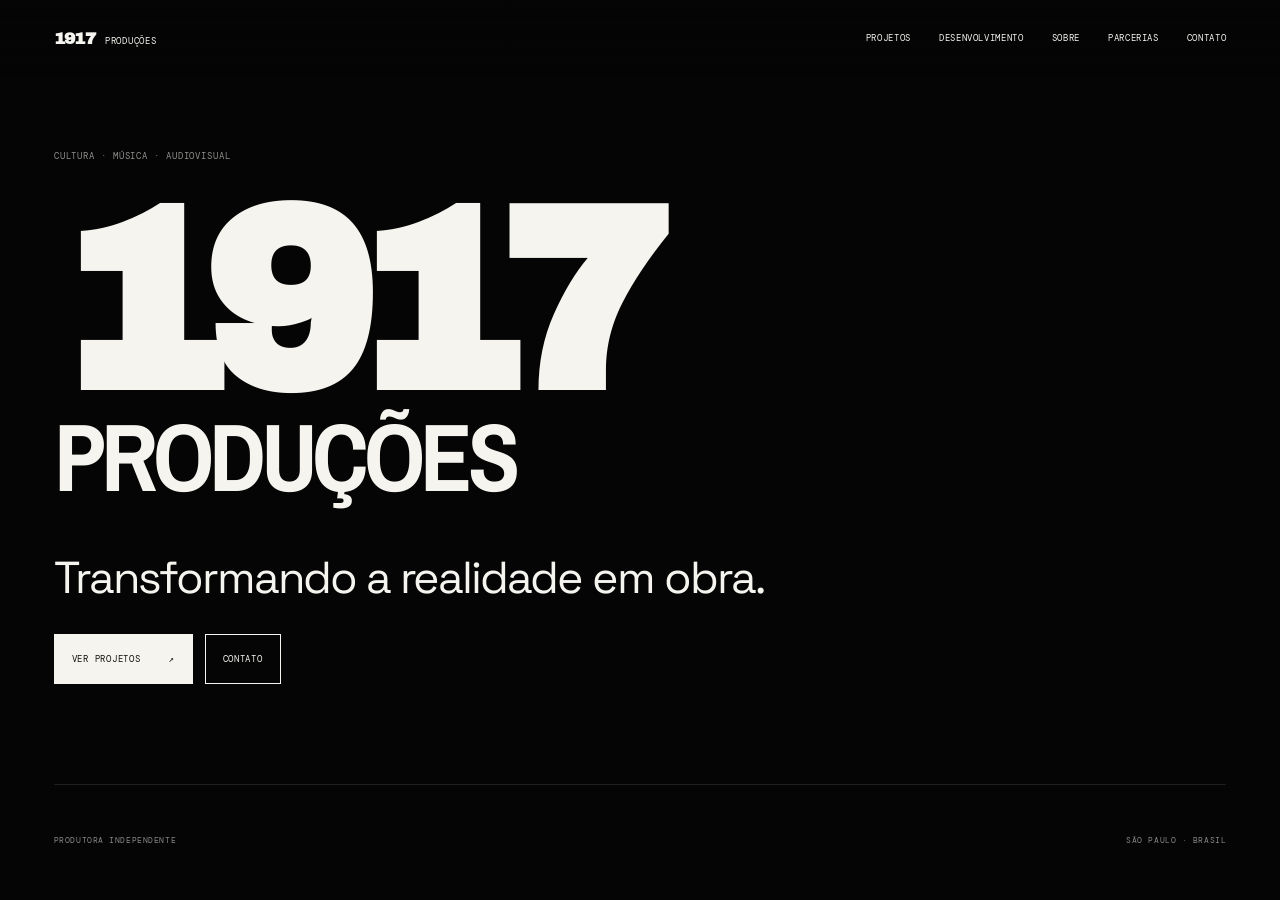
==== commit 51cab407: "V8" ====
--- a/index.html
+++ b/index.html
@@ -1,701 +1,47 @@
-<!DOCTYPE html>
+<!doctype html>
 <html lang="pt-BR">
 <head>
-<meta charset="UTF-8">
-<meta name="viewport" content="width=device-width, initial-scale=1.0">
-<title>1917 Produções</title>
-<meta name="description" content="1917 Produções — desenvolvimento e realização de projetos culturais, musicais e audiovisuais. Transformar a realidade em obra.">
-<meta name="theme-color" content="#050505">
-<meta property="og:type" content="website">
-<meta property="og:title" content="1917 Produções">
-<meta property="og:description" content="Desenvolvimento e realização de projetos culturais, musicais e audiovisuais. Transformar a realidade em obra.">
-<meta property="og:url" content="https://1917producoes.com.br/">
-<meta property="og:site_name" content="1917 Produções">
-<link rel="canonical" href="https://1917producoes.com.br/">
-<link rel="icon" href="data:image/svg+xml,%3Csvg xmlns='http://www.w3.org/2000/svg' viewBox='0 0 100 100'%3E%3Crect width='100' height='100' fill='%23050505'/%3E%3Ctext x='50' y='67' text-anchor='middle' font-family='Arial' font-weight='700' font-size='48' fill='%23f5f4ef'%3E17%3C/text%3E%3C/svg%3E">
-<link rel="preconnect" href="https://fonts.googleapis.com">
-<link rel="preconnect" href="https://fonts.gstatic.com" crossorigin>
-<link href="https://fonts.googleapis.com/css2?family=Archivo+Black&family=Archivo+Narrow:wght@400;500;600;700&family=DM+Mono:wght@400;500&family=Space+Grotesk:wght@400;500;600;700&display=swap" rel="stylesheet">
-<style>
-*{box-sizing:border-box}html{margin:0;background:#050505}body{margin:0;background:#050505;color:#f5f4ef;font-family:"Space Grotesk",sans-serif;overflow-x:hidden;-webkit-font-smoothing:antialiased;text-rendering:optimizeLegibility}body.is-transitioning{overflow:hidden}a,button{font:inherit;color:inherit}a{text-decoration:none}button{appearance:none;border:0;outline:0;background:transparent;padding:0;margin:0;cursor:pointer}::selection{background:#a72b25;color:#fff}
-:root{--black:#050505;--paper:#ece9e1;--ink:#111;--red:#a72b25;--blue:#17389f;--yellow:#ded043;--white:#f5f4ef;--sans:"Space Grotesk",sans-serif;--display:"Archivo Black",sans-serif;--narrow:"Archivo Narrow",sans-serif;--mono:"DM Mono",monospace;--page-pad:clamp(24px,4vw,72px);--content-width:1500px}
-.site{width:100%;min-height:100vh}.page{display:none;width:100%;min-height:100vh;position:relative;isolation:isolate}.page.active{display:block}.page-inner{width:min(calc(100% - (var(--page-pad)*2)),var(--content-width));margin:0 auto}.eyebrow,.tiny{font-family:var(--mono);text-transform:uppercase}.eyebrow{font-size:11px;line-height:1.5;letter-spacing:.12em}.tiny{font-size:10px;line-height:1.5;letter-spacing:.08em}
-/* NOISE */
-.film-noise{position:fixed;inset:0;width:100%;height:100%;z-index:18000;pointer-events:none;opacity:.06;mix-blend-mode:screen;image-rendering:pixelated}
-/* NAV */
-.site-nav{position:fixed;inset:0 0 auto 0;z-index:22000;display:flex;justify-content:space-between;align-items:center;padding:23px var(--page-pad);pointer-events:none;mix-blend-mode:difference}.nav-brand,.nav-links button{color:inherit}.nav-brand{display:inline-flex;align-items:baseline;gap:10px;pointer-events:auto;font-family:var(--mono);font-size:11px;line-height:1;letter-spacing:.08em;text-transform:uppercase}.nav-brand strong{font-family:var(--display);font-size:17px;letter-spacing:-.04em}.nav-links{display:flex;align-items:center;gap:clamp(18px,2.5vw,40px)}.nav-links button{pointer-events:auto;font-family:var(--mono);font-size:10px;line-height:1.5;letter-spacing:.08em;text-transform:uppercase;position:relative}.nav-links button::after{content:"";position:absolute;left:0;bottom:-5px;width:100%;height:1px;background:currentColor;transform:scaleX(0);transform-origin:right;transition:transform .35s cubic-bezier(.2,.7,.2,1)}.nav-links button:hover::after,.nav-links button.active::after{transform:scaleX(1);transform-origin:left}
-/* 1917 — NOVA ARQUITETURA VISUAL */
-.home-manifesto{margin:clamp(42px,5vw,70px) 0 0;font-family:var(--narrow);font-size:clamp(30px,4.2vw,66px);line-height:.95;letter-spacing:-.035em;opacity:0;animation:homeManifestIn 1s cubic-bezier(.16,1,.3,1) forwards;animation-delay:2.55s}.home-manifest-section{min-height:100vh;padding:clamp(110px,13vw,180px) var(--page-pad) clamp(80px,10vw,140px);background:var(--black);color:var(--white);display:flex;flex-direction:column;justify-content:space-between}.home-manifest-label{opacity:.5}.home-manifest-words{margin:10vh 0;display:flex;flex-direction:column}.home-manifest-words span{font-family:var(--narrow);font-size:clamp(60px,11vw,170px);line-height:.78;letter-spacing:-.055em;opacity:0;transform:translateX(-20px);transition:opacity .9s ease,transform 1s cubic-bezier(.16,1,.3,1)}.home-manifest-words span:nth-child(2){margin-left:7vw}.home-manifest-words span:nth-child(3){margin-left:14vw}.home-manifest-words span:nth-child(4){margin-left:21vw}.home-manifest-section.is-visible .home-manifest-words span{opacity:1;transform:translateX(0)}.home-manifest-section.is-visible .home-manifest-words span:nth-child(2){transition-delay:.12s}.home-manifest-section.is-visible .home-manifest-words span:nth-child(3){transition-delay:.24s}.home-manifest-section.is-visible .home-manifest-words span:nth-child(4){transition-delay:.36s}.home-manifest-section>p{align-self:flex-end;max-width:570px;margin:0;font-size:clamp(16px,1.25vw,20px);line-height:1.65;opacity:.65}.home-projects-teaser{padding:clamp(110px,13vw,180px) var(--page-pad);background:var(--paper);color:var(--ink)}.home-teaser-head{display:flex;justify-content:space-between;align-items:flex-end;gap:40px;margin-bottom:65px}.home-teaser-head h2{font-family:var(--display);font-size:clamp(50px,7vw,105px);line-height:.82;letter-spacing:-.07em;margin:14px 0 0}.home-feature{display:block;width:100%;text-align:left;background:none;border:0;padding:0;color:inherit}.home-feature-visual{display:flex;align-items:center;justify-content:center;min-height:min(72vh,760px);background:linear-gradient(135deg,#171716,#69685f 52%,#22221f);color:var(--white);overflow:hidden;position:relative}.home-feature-visual::after{content:"";position:absolute;inset:-15%;background:radial-gradient(circle at 20% 30%,rgba(255,255,255,.12),transparent 25%),linear-gradient(110deg,transparent 35%,rgba(255,255,255,.08) 35.2%,transparent 35.5%);transition:transform 1s cubic-bezier(.16,1,.3,1)}.home-feature:hover .home-feature-visual::after{transform:translate3d(5%,0,0) scale(1.04)}.home-feature-visual strong{position:relative;z-index:1;font-family:var(--display);font-size:clamp(65px,12vw,190px);line-height:.78;letter-spacing:-.08em}.home-feature-meta{display:flex;justify-content:space-between;gap:30px;padding:18px 0;border-bottom:1px solid rgba(17,17,17,.2)}.home-feature-meta b{font-size:18px;font-weight:500}.home-feature-meta small{font-family:var(--mono);font-size:9px;text-transform:uppercase;letter-spacing:.08em;opacity:.6}.music-fields{margin-top:clamp(80px,11vw,150px);border-top:1px solid rgba(17,17,17,.2)}.music-field{display:grid;grid-template-columns:9% 1fr;gap:40px;padding:clamp(42px,5vw,75px) 0;border-bottom:1px solid rgba(17,17,17,.2)}.music-field h2{margin:0 0 18px;font-family:var(--narrow);font-size:clamp(45px,6vw,85px);line-height:.85;letter-spacing:-.04em}.music-field p{margin:0;max-width:750px;font-size:clamp(16px,1.18vw,20px);line-height:1.68}.music-page .editorial-bottom{margin-top:clamp(100px,13vw,180px)}@keyframes homeManifestIn{from{opacity:0;transform:translateY(25px)}to{opacity:1;transform:translateY(0)}}
-/* HOME */
-#home{background:var(--black);color:var(--white);min-height:100svh}.home-stage{min-height:100svh;padding:clamp(110px,13vh,160px) var(--page-pad) 40px;display:flex;flex-direction:column;justify-content:center;align-items:center}.home-title{width:min(100%,1500px);margin:0 auto;display:flex;flex-direction:column;align-items:center;justify-content:center;text-align:center;opacity:0;animation:homeTitleIn .01s linear forwards;animation-delay:.35s}.home-title .main-word{position:relative;display:block;font-family:var(--sans);font-weight:600;font-size:clamp(120px,19vw,340px);line-height:.76;letter-spacing:-.085em;white-space:nowrap;opacity:0;animation:home1917In 1.2s cubic-bezier(.16,1,.3,1) forwards;animation-delay:.42s}.home-title .sub-word{display:block;margin:clamp(24px,3.5vw,48px) auto 0;font-family:var(--sans);font-size:clamp(34px,5vw,78px);line-height:.9;font-weight:500;letter-spacing:-.07em;text-align:center;opacity:0;animation:homeProducoesIn 1s cubic-bezier(.16,1,.3,1) forwards;animation-delay:1.65s}.home-title .main-word::before,.home-title .main-word::after,.home-title .sub-word::before,.home-title .sub-word::after{content:attr(data-text);position:absolute;inset:0;pointer-events:none;opacity:0;overflow:hidden}.home-title .main-word::before,.home-title .sub-word::before{color:var(--red);transform:translateX(-3px);clip-path:inset(0 0 65% 0);animation:glitchRed 6s steps(1,end) infinite}.home-title .main-word::after,.home-title .sub-word::after{color:var(--blue);transform:translateX(3px);clip-path:inset(62% 0 8% 0);animation:glitchBlue 6s steps(1,end) infinite}.home-footer{position:absolute;left:var(--page-pad);right:var(--page-pad);bottom:40px;display:flex;justify-content:space-between;align-items:flex-end;gap:30px}.home-footer-left{display:flex;flex-direction:column;gap:7px}.home-project-link{display:inline-flex;align-items:center;gap:14px;font-family:var(--mono);font-size:10px;line-height:1.5;letter-spacing:.08em;text-transform:uppercase}.home-project-link span{width:38px;height:1px;background:currentColor;transition:width .35s ease}.home-project-link:hover span{width:65px}
-@keyframes homeTitleIn{to{opacity:1}}@keyframes home1917In{0%{opacity:0;filter:blur(12px);transform:translate3d(0,75px,0) scale(.9)}55%{opacity:1;filter:blur(1px);transform:translate3d(0,-8px,0) scale(1.015)}100%{opacity:1;filter:blur(0);transform:translate3d(0,0,0) scale(1)}}@keyframes homeProducoesIn{0%{opacity:0;filter:blur(8px);transform:translate3d(0,35px,0) scale(.97)}60%{opacity:.92;filter:blur(0);transform:translate3d(0,-3px,0) scale(1.005)}100%{opacity:.9;filter:blur(0);transform:translate3d(0,0,0) scale(1)}}@keyframes glitchRed{0%,86%,100%{opacity:0}87%{opacity:.65;transform:translate3d(-3px,0,0)}88%{opacity:0;transform:translate3d(5px,-2px,0)}89%{opacity:.7;transform:translate3d(-4px,1px,0)}90%{opacity:0}97%{opacity:.45;transform:translate3d(2px,0,0)}98%{opacity:0}}@keyframes glitchBlue{0%,78%,100%{opacity:0}79%{opacity:.55;transform:translate3d(3px,1px,0)}80%{opacity:0}82%{opacity:.65;transform:translate3d(-5px,0,0)}83%{opacity:0;transform:translate3d(5px,-1px,0)}84%{opacity:.5}85%{opacity:0}}
-/* PROJECT */
-#projetos{background:var(--paper);color:var(--ink)}.project-page{padding:145px 0 120px}.project-hero{display:grid;grid-template-columns:minmax(0,1fr) minmax(320px,.78fr);gap:clamp(50px,8vw,130px);align-items:center}.project-copy{min-width:0;max-width:820px}.project-kicker{margin-bottom:25px;color:#55524c}.project-title{margin:0;font-family:var(--display);font-size:clamp(58px,8vw,145px);line-height:.86;letter-spacing:-.065em;overflow-wrap:break-word}.project-title span{display:block}.project-lead{margin:clamp(42px,6vw,80px) 0 0;max-width:720px;padding-left:clamp(0px,4vw,70px);font-size:clamp(19px,1.55vw,27px);line-height:1.5}.project-visual-wrap{min-width:0}.project-visual{width:100%;aspect-ratio:4/5;background:#121212;position:relative;overflow:hidden}.project-visual::before{content:"";position:absolute;inset:0;background:linear-gradient(130deg,transparent 0 45%,rgba(255,255,255,.07) 45.2%,transparent 45.5%);opacity:.5}.project-visual-main{position:absolute;inset:0;display:flex;align-items:center;justify-content:center;padding:40px}.project-visual-main span{color:var(--white);font-family:var(--display);font-size:clamp(75px,11vw,190px);line-height:.8;letter-spacing:-.08em;transform:rotate(-90deg);white-space:nowrap}.project-cut{position:absolute;width:38%;height:18%;top:11%;right:-4%;background:var(--red);transform:rotate(-8deg)}.project-meta{margin-top:20px;display:grid;grid-template-columns:1fr 1fr;gap:18px;font-family:var(--mono);font-size:10px;line-height:1.5;text-transform:uppercase;letter-spacing:.08em}.project-meta-item{padding-top:12px;border-top:1px solid rgba(17,17,17,.24)}.project-meta-label{display:block;color:#716e67;margin-bottom:5px}
-/* PROJECT STORY */
-.project-story{margin-top:clamp(120px,17vw,240px)}.story-intro{display:grid;grid-template-columns:minmax(220px,.36fr) minmax(0,1fr);gap:50px;padding-bottom:clamp(70px,9vw,120px);border-bottom:1px solid rgba(17,17,17,.18)}.story-label{font-family:var(--display);font-size:clamp(30px,4vw,62px);line-height:.92;letter-spacing:-.055em;margin:0}.story-intro-copy{max-width:930px}.story-intro-copy p{margin:0 0 30px;font-size:clamp(18px,1.3vw,23px);line-height:1.68}.story-intro-copy p:last-child{margin-bottom:0}
-/* ARCHIVE GALLERY */
-.archive-section{margin-top:clamp(105px,15vw,210px)}.archive-heading{display:grid;grid-template-columns:minmax(220px,.36fr) minmax(0,1fr);gap:50px;align-items:end;margin-bottom:clamp(45px,6vw,80px)}.archive-heading h2{margin:0;font-family:var(--display);font-size:clamp(31px,4vw,62px);line-height:.92;letter-spacing:-.055em}.archive-heading p{margin:0;max-width:840px;font-size:clamp(17px,1.22vw,21px);line-height:1.65}.archive-gallery{display:grid;grid-template-columns:1.15fr 1fr;gap:18px;align-items:stretch}.archive-gallery-item{margin:0;position:relative;overflow:hidden;background:#171717;min-width:0}.archive-gallery-item:first-child{grid-row:span 2}.archive-gallery-item img{width:100%;height:100%;display:block;object-fit:cover;filter:grayscale(1) contrast(.98);transition:transform .7s cubic-bezier(.2,.7,.2,1),filter .5s ease}.archive-gallery-item:first-child img{min-height:680px}.archive-gallery-item:not(:first-child) img{min-height:320px}.archive-gallery-item:hover img{transform:scale(1.025);filter:grayscale(.72) contrast(1.02)}.archive-caption{display:flex;justify-content:space-between;gap:20px;position:absolute;left:0;right:0;bottom:0;padding:15px 18px;background:linear-gradient(to top,rgba(0,0,0,.68),transparent);color:#fff;font-family:var(--mono);font-size:9px;line-height:1.4;letter-spacing:.08em;text-transform:uppercase}.archive-caption span:last-child{text-align:right}
-/* REGIONS */
-.regions-section{margin-top:clamp(100px,14vw,190px)}.regions-heading{display:grid;grid-template-columns:minmax(220px,.36fr) minmax(0,1fr);gap:50px;align-items:end;margin-bottom:clamp(55px,7vw,90px)}.regions-heading h2{margin:0;font-family:var(--display);font-size:clamp(31px,4vw,62px);line-height:.92;letter-spacing:-.055em}.regions-heading p{margin:0;max-width:820px;font-size:clamp(17px,1.22vw,21px);line-height:1.65}.region-list{border-top:1px solid rgba(17,17,17,.2)}.region-item{display:grid;grid-template-columns:minmax(190px,.35fr) minmax(0,1fr);gap:clamp(40px,7vw,110px);padding:clamp(45px,6vw,85px) 0;border-bottom:1px solid rgba(17,17,17,.2)}.region-name{display:flex;flex-direction:column;gap:10px;min-width:0}.region-number{font-family:var(--mono);font-size:10px;letter-spacing:.08em;color:#706d66}.region-name h3{margin:0;font-family:var(--display);font-size:clamp(42px,5vw,78px);line-height:.86;letter-spacing:-.065em;overflow-wrap:break-word}.region-copy{max-width:820px}.region-copy p{margin:0;font-size:clamp(16px,1.18vw,20px);line-height:1.72}
-/* PEOPLE */
-.people-section{margin-top:clamp(120px,17vw,240px);display:grid;grid-template-columns:minmax(0,.8fr) minmax(300px,.75fr);gap:clamp(50px,10vw,160px);align-items:start}.people-title{margin:0;font-family:var(--display);font-size:clamp(65px,9vw,145px);line-height:.78;letter-spacing:-.075em}.people-title span{display:block}.people-copy{max-width:700px;padding-top:10px}.people-copy p{margin:0 0 28px;font-size:clamp(17px,1.22vw,21px);line-height:1.7}.people-copy p:last-child{margin-bottom:0}
-/* MUSIC */
-.music-section{margin-top:clamp(120px,17vw,240px);padding:clamp(65px,8vw,110px) 0;border-top:1px solid rgba(17,17,17,.2);border-bottom:1px solid rgba(17,17,17,.2)}.music-header{display:grid;grid-template-columns:minmax(220px,.36fr) minmax(0,1fr);gap:50px;margin-bottom:clamp(55px,7vw,90px)}.music-header h2{margin:0;font-family:var(--display);font-size:clamp(31px,4vw,62px);line-height:.92;letter-spacing:-.055em}.music-header p{margin:0;max-width:850px;font-size:clamp(17px,1.22vw,21px);line-height:1.65}.music-list{display:grid;grid-template-columns:repeat(2,minmax(0,1fr));border-top:1px solid rgba(17,17,17,.2)}.music-item{padding:35px 30px 38px 0;border-bottom:1px solid rgba(17,17,17,.2)}.music-item:nth-child(odd){border-right:1px solid rgba(17,17,17,.2);padding-right:45px}.music-item:nth-child(even){padding-left:45px}.music-item h3{margin:0 0 13px;font-family:var(--narrow);font-size:clamp(42px,5vw,72px);line-height:.85;letter-spacing:-.04em}.music-item p{margin:0;max-width:570px;font-size:clamp(15px,1.08vw,18px);line-height:1.65}
-/* PRODUCTION */
-.production-section{margin-top:clamp(120px,17vw,240px)}.production-grid{display:grid;grid-template-columns:minmax(220px,.36fr) minmax(0,1fr);gap:50px}.production-grid h2{margin:0;font-family:var(--display);font-size:clamp(31px,4vw,62px);line-height:.92;letter-spacing:-.055em}.production-copy{max-width:940px}.production-copy>p{margin:0 0 35px;font-size:clamp(18px,1.28vw,22px);line-height:1.68}.production-list{margin-top:60px;display:grid;grid-template-columns:repeat(3,minmax(0,1fr));gap:20px}.production-card{padding:28px 24px 30px;background:var(--ink);color:var(--white);min-height:210px;display:flex;flex-direction:column;justify-content:space-between}.production-card-number{font-family:var(--mono);font-size:10px;color:#aaa8a2;letter-spacing:.08em}.production-card strong{display:block;font-family:var(--narrow);font-size:clamp(26px,2.8vw,44px);line-height:.9;letter-spacing:-.03em}.production-card span{display:block;margin-top:14px;font-size:13px;line-height:1.5;color:#cdcbc5}
-.project-final{margin-top:clamp(120px,17vw,240px);padding:clamp(50px,7vw,90px) 0 0;border-top:1px solid rgba(17,17,17,.2)}.project-final p{max-width:1150px;margin:0;font-family:var(--narrow);font-size:clamp(38px,5vw,78px);line-height:.98;letter-spacing:-.035em}
-/* SUPPORT */
-#apoio{background:var(--yellow);color:var(--ink)}.support-page{padding:140px 0 100px}.support-header{display:grid;grid-template-columns:minmax(0,1.08fr) minmax(280px,.92fr);gap:clamp(50px,9vw,150px);align-items:end}.support-title{margin:0;font-family:var(--display);font-size:clamp(76px,12vw,210px);line-height:.8;letter-spacing:-.08em}.support-intro{max-width:620px;padding-bottom:5px}.support-intro .eyebrow{margin-bottom:22px}.support-intro p{margin:0;font-size:clamp(18px,1.4vw,24px);line-height:1.55}.support-number{margin-top:70px;font-family:var(--display);font-size:clamp(100px,19vw,320px);line-height:.75;letter-spacing:-.09em;color:rgba(0,0,0,.08);overflow:hidden;white-space:nowrap}.support-ribbon{width:min(980px,100%);margin:clamp(60px,8vw,110px) auto 0;padding:17px 24px;background:var(--red);color:var(--white);font-family:var(--mono);font-size:10px;line-height:1.5;letter-spacing:.09em;text-transform:uppercase;transform:rotate(-1.5deg)}.support-details{margin-top:clamp(100px,15vw,220px);display:grid;grid-template-columns:minmax(220px,.38fr) minmax(0,1fr);gap:50px}.support-details h2{margin:0;font-family:var(--display);font-size:clamp(28px,3.5vw,55px);line-height:.95;letter-spacing:-.055em}.support-content{max-width:930px}.support-content p{margin:0 0 26px;font-size:clamp(16px,1.17vw,20px);line-height:1.7}.support-facts{margin-top:55px;display:grid;grid-template-columns:repeat(3,minmax(0,1fr));border-top:1px solid rgba(17,17,17,.25);border-bottom:1px solid rgba(17,17,17,.25)}.support-fact{padding:22px 20px;border-right:1px solid rgba(17,17,17,.25)}.support-fact:last-child{border-right:0}.support-fact strong{display:block;font-family:var(--display);font-size:clamp(30px,4vw,62px);line-height:.9;letter-spacing:-.06em;margin-bottom:14px}.support-fact span{display:block;font-family:var(--mono);font-size:9px;line-height:1.5;text-transform:uppercase;letter-spacing:.07em}
-/* ABOUT */
-#sobre{background:var(--paper);color:var(--ink)}.about-page{padding:140px 0 110px}.about-hero{display:grid;grid-template-columns:minmax(0,1fr) minmax(300px,.55fr);gap:clamp(50px,9vw,150px);align-items:start}.about-title{margin:0;font-family:var(--display);font-size:clamp(88px,15vw,250px);line-height:.76;letter-spacing:-.09em;overflow-wrap:break-word}.about-intro{padding-top:12px;max-width:620px}.about-intro p{margin:0;font-size:clamp(20px,1.65vw,28px);line-height:1.45}.about-strip{margin-top:clamp(90px,13vw,190px);padding:clamp(35px,4vw,65px) clamp(25px,4vw,65px);background:var(--red);color:var(--white);display:grid;grid-template-columns:minmax(180px,.36fr) minmax(0,1fr);gap:40px}.about-strip-label{font-family:var(--mono);font-size:10px;line-height:1.5;text-transform:uppercase;letter-spacing:.08em}.about-strip-copy{margin:0;max-width:950px;font-family:var(--narrow);font-size:clamp(34px,4.4vw,72px);line-height:.98;letter-spacing:-.035em}.about-body{margin-top:clamp(90px,13vw,180px);display:grid;grid-template-columns:minmax(220px,.36fr) minmax(0,1fr);gap:50px}.about-body-title{margin:0;font-family:var(--display);font-size:clamp(27px,3.4vw,54px);line-height:.95;letter-spacing:-.055em}.about-body-copy{max-width:900px;font-size:clamp(16px,1.17vw,20px);line-height:1.7}.about-body-copy p{margin:0 0 28px}.about-body-copy p:last-child{margin-bottom:0}
-/* PROCESS */
-#processo{background:var(--black);color:var(--white)}.process-page{padding:140px 0 110px}.process-head{display:grid;grid-template-columns:minmax(0,1.05fr) minmax(320px,.65fr);gap:clamp(70px,10vw,160px);align-items:start}.process-title-wrap{min-width:0}.process-title{margin:0;width:100%;max-width:850px;font-family:var(--display);font-size:clamp(72px,10.5vw,175px);line-height:.82;letter-spacing:-.075em;overflow-wrap:break-word}.process-intro{width:100%;max-width:560px;min-width:0;padding-top:10px}.process-intro .eyebrow{color:#a7a59f;margin:0 0 24px}.process-intro p{margin:0;width:100%;max-width:560px;font-size:clamp(17px,1.3vw,23px);line-height:1.62;overflow-wrap:break-word}.process-list{margin-top:clamp(100px,15vw,220px);border-top:1px solid rgba(245,244,239,.25)}.process-item{display:grid;grid-template-columns:minmax(75px,.18fr) minmax(0,1fr);gap:clamp(30px,6vw,90px);padding:clamp(38px,5vw,72px) 0;border-bottom:1px solid rgba(245,244,239,.25)}.process-number{font-family:var(--mono);font-size:11px;line-height:1.5;color:#9d9b95}.process-content{min-width:0}.process-word{margin:0 0 28px;font-family:var(--narrow);font-size:clamp(60px,10vw,160px);line-height:.78;font-weight:700;letter-spacing:-.055em;overflow-wrap:break-word}.process-description{width:100%;max-width:760px;margin:0;font-size:clamp(16px,1.18vw,20px);line-height:1.7;color:#d0cec8;overflow-wrap:break-word}.process-mark{display:inline-flex;align-items:center;justify-content:center;margin-top:32px;width:42px;height:42px;border:1px solid rgba(245,244,239,.35);font-family:var(--mono);font-size:11px;transition:transform .45s cubic-bezier(.2,.7,.2,1),background .45s ease,color .45s ease}.process-item:hover .process-mark{transform:rotate(45deg);background:var(--blue);color:var(--white)}
-/* CONTACT */
-#contato{background:var(--blue);color:var(--white)}.contact-page{padding:140px 0 90px;min-height:100vh;display:flex;flex-direction:column}.contact-main{flex:1;display:flex;justify-content:center;flex-direction:column}.contact-grid{display:grid;grid-template-columns:minmax(0,1fr) minmax(280px,.45fr);gap:clamp(60px,10vw,170px);align-items:end}.contact-title{margin:0;font-family:var(--display);font-size:clamp(80px,14vw,235px);line-height:.76;letter-spacing:-.09em;overflow-wrap:break-word}.contact-side{padding-bottom:12px;min-width:0}.contact-side .eyebrow{color:rgba(245,244,239,.6);margin-bottom:22px}.contact-email{display:inline-block;max-width:100%;font-family:var(--narrow);font-size:clamp(28px,4vw,58px);line-height:.95;letter-spacing:-.03em;overflow-wrap:anywhere;border-bottom:1px solid rgba(245,244,239,.5);padding-bottom:8px;transition:opacity .3s ease}.contact-email:hover{opacity:.65}.contact-bottom{margin-top:100px;padding-top:20px;border-top:1px solid rgba(245,244,239,.28);display:flex;justify-content:space-between;align-items:flex-end;gap:30px}.contact-bottom-left{display:flex;flex-direction:column;gap:7px}.contact-bottom-right{text-align:right}
-/* TRANSITION */
-.transition{position:fixed;inset:0;z-index:20000;visibility:hidden;opacity:0;pointer-events:none;overflow:hidden;background:var(--black);isolation:isolate}.transition.active{visibility:visible;opacity:1}.transition-black{position:absolute;inset:0;background:var(--black)}.transition-plane{position:absolute;top:-15%;left:-12%;width:124%;height:130%;transform:translateX(118%) skewX(-12deg);will-change:transform;transition:transform .72s cubic-bezier(.77,0,.175,1)}.transition-red{z-index:1;background:var(--red);transition-delay:.03s}.transition-paper{z-index:2;background:var(--paper);transform:translateX(125%) skewX(-12deg);transition-delay:.1s}.transition-brand{position:absolute;z-index:5;top:50%;left:50%;width:min(90vw,900px);transform:translate(-50%,-50%) scale(.93);opacity:0;color:var(--ink);text-align:center;pointer-events:none;transition:opacity .35s ease,transform .65s cubic-bezier(.2,.7,.2,1)}.transition-brand .brand-main{display:block;font-family:var(--sans);font-weight:600;font-size:clamp(85px,18vw,300px);line-height:.72;letter-spacing:-.085em}.transition-brand .brand-sub{display:block;margin:28px auto 0;width:max-content;font-family:var(--sans);font-weight:500;font-size:clamp(30px,5vw,75px);line-height:.9;letter-spacing:-.045em;opacity:0;transform:translateY(20px);transition:opacity .4s ease .38s,transform .5s cubic-bezier(.2,.7,.2,1) .38s}.transition.covering .transition-red,.transition.covering .transition-paper{transform:translateX(0) skewX(-12deg)}.transition.covering .transition-brand{opacity:1;transform:translate(-50%,-50%) scale(1)}.transition.covering .transition-brand .brand-sub{opacity:1;transform:translateY(0)}.transition.leaving .transition-red{transform:translateX(-125%) skewX(-12deg)}.transition.leaving .transition-paper{transform:translateX(-132%) skewX(-12deg)}.transition.leaving .transition-brand{opacity:0;transform:translate(-50%,-50%) scale(1.04)}.transition.leaving .transition-brand .brand-sub{opacity:0;transform:translateY(-15px)}
-/* CURSOR */
-.cursor-dot,.cursor-ring{position:fixed;top:0;left:0;pointer-events:none;z-index:30000;opacity:0}.cursor-dot{width:7px;height:7px;border-radius:50%;background:currentColor}.cursor-ring{width:35px;height:35px;border:1px solid currentColor;border-radius:50%;transition:width .25s ease,height .25s ease,opacity .25s ease}body.cursor-ready .cursor-dot,body.cursor-ready .cursor-ring{opacity:1}body.cursor-hover .cursor-ring{width:55px;height:55px}
-/* RESPONSIVE */
-@media(max-width:1000px){.project-hero{grid-template-columns:1fr;gap:60px}.project-copy{max-width:900px}.project-visual{max-width:680px}.people-section{grid-template-columns:1fr}.production-list{grid-template-columns:1fr 1fr}.archive-gallery{grid-template-columns:1fr 1fr}.archive-gallery-item:first-child{grid-row:auto}.archive-gallery-item:first-child img,.archive-gallery-item:not(:first-child) img{min-height:360px}}
-@media(max-width:800px){.site-nav{padding:18px var(--page-pad)}.nav-brand{display:none}.nav-links{width:100%;justify-content:space-between;gap:10px}.nav-links button{font-size:9px}.home-stage{padding-top:100px}.home-title .main-word{font-size:clamp(87px,24vw,170px);white-space:nowrap}.home-title .sub-word{margin-top:24px;font-size:clamp(34px,10vw,65px)}.home-footer{left:var(--page-pad);right:var(--page-pad);bottom:25px;align-items:flex-start;flex-direction:column;gap:18px}.home-footer-right{text-align:left}.project-page,.support-page,.about-page,.process-page,.contact-page{padding-top:105px}.story-intro,.regions-heading,.production-grid,.music-header,.about-hero,.support-header,.contact-grid{grid-template-columns:1fr;gap:30px}.region-item{grid-template-columns:1fr;gap:25px}.music-list{grid-template-columns:1fr}.music-item,.music-item:nth-child(odd),.music-item:nth-child(even){padding:30px 0;border-right:0}.production-list{grid-template-columns:1fr}.archive-gallery{grid-template-columns:1fr}.archive-gallery-item:first-child img,.archive-gallery-item:not(:first-child) img{min-height:280px}.support-title{font-size:clamp(72px,18vw,145px)}.support-number{font-size:clamp(90px,25vw,170px);margin-top:50px}.support-details,.about-body{grid-template-columns:1fr;gap:35px}.support-facts{grid-template-columns:1fr}.support-fact{border-right:0;border-bottom:1px solid rgba(17,17,17,.25)}.support-fact:last-child{border-bottom:0}.about-title{font-size:clamp(80px,21vw,160px)}.about-strip{grid-template-columns:1fr}.process-head{grid-template-columns:1fr;gap:45px}.process-title{max-width:100%;font-size:clamp(72px,20vw,160px)}.process-intro{max-width:640px;padding-top:0}.process-intro p{max-width:100%}.process-item{grid-template-columns:1fr;gap:20px}.process-word{font-size:clamp(62px,18vw,125px)}.contact-title{font-size:clamp(80px,21vw,170px)}.contact-bottom{flex-direction:column;align-items:flex-start}.contact-bottom-right{text-align:left}.transition-brand .brand-main{font-size:clamp(75px,22vw,160px)}.transition-brand .brand-sub{font-size:clamp(28px,8vw,58px)}}
-@media(max-width:520px){.project-meta{grid-template-columns:1fr}.nav-links{gap:8px}.nav-links button{font-size:8px}.project-final p{font-size:clamp(34px,10vw,52px)}.archive-caption{font-size:8px}}
-@media(prefers-reduced-motion:reduce){*,*::before,*::after{animation-duration:.01ms!important;animation-iteration-count:1!important;transition-duration:.01ms!important}.film-noise{display:none}}
-/* REFINAMENTO / PREVENÇÃO DE SOBREPOSIÇÃO */
-.page-inner, .page-inner > *, .catalog-item > *, .dossier-hero > *, .editorial-head > *, .partners-head > *, .contact-grid > *, .process-head > * { min-width:0; }
-h1,h2,h3,p { max-width:100%; }
-.project-title, .dossier-title, .catalog-title, .editorial-title, .partners-title, .process-title, .contact-title, .about-title { text-wrap:balance; }
-.project-lead, .dossier-subtitle, .editorial-lead, .partners-lead, .process-intro p, .about-intro p, .contact-email { overflow-wrap:anywhere; }
-.dossier-title, .process-title, .field h2, .partner-field h2, .contact-route h2 { hyphens:none; }
-.dossier-hero { align-items:start; }
-.dossier-hero > div:last-child { padding-top:clamp(8px,1vw,18px); }
-.dossier-title { padding-bottom:12px; }
-.dossier-subtitle { margin-top:8px; }
-.process-title { line-height:.88; }
-.process-word { line-height:.86; padding-bottom:5px; }
-.field h2, .partner-field h2, .contact-route h2 { padding-bottom:4px; }
-.editorial-head, .partners-head, .contact-grid { align-items:start; }
-.catalog-main h2 { padding-bottom:6px; }
-.catalog-description { align-self:start; padding-top:5px; }
-.catalog-arrow { align-self:center; }
-.home-title .main-word, .home-title .sub-word { overflow:visible; }
-
-@media(max-width:1100px){
-  .site-nav { padding-left:clamp(20px,3vw,42px); padding-right:clamp(20px,3vw,42px); }
-  .catalog-item { grid-template-columns:48px minmax(0,1fr) minmax(180px,.65fr) 26px; gap:22px; }
-  .catalog-main h2 { font-size:clamp(36px,5vw,66px); }
-  .dossier-hero { grid-template-columns:minmax(0,1fr) minmax(260px,.62fr); gap:55px; }
-  .dossier-title { font-size:clamp(62px,10vw,145px); }
-  .editorial-title, .partners-title { font-size:clamp(68px,11.5vw,175px); }
-}
-
-@media(max-width:800px){
-  .page-inner { width:min(calc(100% - 40px), var(--content-width)); }
-  .site-nav { padding:17px 20px; }
-  .home-stage { padding:100px 20px 35px; }
-  .home-title .main-word { font-size:clamp(82px,23vw,155px); line-height:.8; }
-  .home-title .sub-word { margin-top:28px; font-size:clamp(32px,9vw,60px); line-height:.92; }
-  .home-footer { left:20px; right:20px; bottom:22px; }
-  .project-page,.support-page,.about-page,.process-page,.contact-page,.catalog-page,.dossier-page,.editorial-page,.partners-page { padding-top:105px; }
-  .catalog-head, .dossier-hero, .editorial-head, .partners-head, .catalog-archive, .editorial-bottom, .contact-grid { gap:28px; }
-  .catalog-title, .editorial-title, .partners-title, .contact-title, .about-title { line-height:.82; }
-  .catalog-item { grid-template-columns:34px minmax(0,1fr) 22px; gap:14px; align-items:start; padding:34px 0; }
-  .catalog-main h2 { font-size:clamp(34px,10.5vw,62px); line-height:.9; }
-  .catalog-description { grid-column:2 / 3; padding-top:12px; max-width:100%; }
-  .catalog-status { margin-top:14px; }
-  .catalog-arrow { grid-column:3; grid-row:1; padding-top:5px; }
-  .dossier-hero { align-items:start; }
-  .dossier-title { font-size:clamp(58px,18vw,120px); line-height:.84; padding-bottom:8px; }
-  .dossier-hero > div:last-child { padding-top:0; }
-  .dossier-subtitle { margin-top:0; }
-  .dossier-block { padding:40px 0; }
-  .dossier-block h2 { line-height:.94; }
-  .dossier-quote { line-height:1.02; }
-  .field, .partner-field, .contact-route { min-height:0; }
-  .field h2, .partner-field h2, .contact-route h2 { margin-top:45px; line-height:.9; }
-  .process-title { line-height:.88; }
-  .process-word { line-height:.9; margin-bottom:22px; }
-  .about-strip-copy { line-height:1.02; }
-  .contact-title { line-height:.82; }
-  .contact-email { display:block; font-size:clamp(25px,7.5vw,45px); line-height:1; }
-}
-
-@media(max-width:520px){
-  .page-inner { width:min(calc(100% - 32px), var(--content-width)); }
-  .site-nav { padding:15px 16px; }
-  .menu-trigger { font-size:9px; }
-  .home-stage { padding-left:16px; padding-right:16px; }
-  .home-title .main-word { font-size:clamp(72px,23vw,112px); }
-  .home-title .sub-word { font-size:clamp(30px,9vw,48px); margin-top:24px; }
-  .home-footer { left:16px; right:16px; }
-  .catalog-item { grid-template-columns:28px minmax(0,1fr) 18px; gap:11px; }
-  .catalog-number { padding-top:5px; font-size:9px; }
-  .catalog-main h2 { font-size:clamp(31px,10vw,50px); }
-  .catalog-tags { font-size:8px; }
-  .catalog-description { font-size:14px; line-height:1.58; }
-  .dossier-title { font-size:clamp(52px,17vw,92px); }
-  .dossier-meta { gap:12px; }
-  .dossier-meta div { font-size:8px; }
-  .field h2, .partner-field h2, .contact-route h2 { font-size:clamp(36px,11vw,52px); }
-  .process-word { font-size:clamp(54px,17vw,88px); }
-  .contact-title, .about-title { font-size:clamp(70px,20vw,105px); }
-}
-
-
-/* PROJECTS V2 — editorial catalog */
-.project-filterbar{display:flex;flex-wrap:wrap;gap:9px;margin:30px 0 56px;padding-top:22px;border-top:1px solid rgba(17,17,17,.16)}
-.project-filter{appearance:none;border:1px solid rgba(17,17,17,.28);background:transparent;border-radius:999px;padding:9px 14px;font:9px/1 var(--mono);letter-spacing:.09em;text-transform:uppercase;cursor:pointer;transition:background .25s,color .25s,border-color .25s}
-.project-filter:hover,.project-filter.active{background:#111;color:#f1eee7;border-color:#111}
-.projects-editorial{display:grid;gap:84px}
-.project-editorial-card{display:grid;grid-template-columns:minmax(0,1.25fr) minmax(300px,.75fr);gap:34px;padding:0 0 52px;border-bottom:1px solid rgba(17,17,17,.2);text-align:left;width:100%;transition:opacity .25s ease,transform .45s cubic-bezier(.2,.7,.2,1)}
-.project-editorial-card[hidden]{display:none}
-.project-editorial-card:hover{transform:translateY(-5px)}
-.project-editorial-visual{position:relative;min-height:clamp(360px,49vw,720px);overflow:hidden;background:#171717;color:#f1eee7}
-.project-editorial-visual img{width:100%;height:100%;object-fit:cover;display:block;filter:grayscale(1);transition:transform .8s cubic-bezier(.2,.7,.2,1),filter .5s ease}
-.project-editorial-visual.velvet-visual img{filter:none;object-position:center center}.project-editorial-card:hover .project-editorial-visual.velvet-visual img{filter:none}
-.project-editorial-card:hover .project-editorial-visual img{transform:scale(1.025);filter:grayscale(.25)}
-.project-editorial-visual.typographic{display:flex;align-items:flex-end;padding:clamp(22px,3vw,44px);background:linear-gradient(145deg,#241d1b,#6b1f19 60%,#d9d1c4);color:#f4efe7}
-.project-editorial-visual.typographic.dark{background:linear-gradient(145deg,#0d0d0d,#262626 55%,#777)}
-.project-editorial-visual strong{font-family:var(--display);font-size:clamp(52px,8vw,126px);font-weight:500;line-height:.76;letter-spacing:-.075em}
-.project-editorial-index{position:absolute;top:18px;left:20px;font:9px/1 var(--mono);letter-spacing:.1em;text-transform:uppercase;z-index:2}
-.project-editorial-info{display:flex;flex-direction:column;justify-content:space-between;padding:6px 0 2px}
-.project-editorial-info h2{margin:0;font-family:var(--display);font-size:clamp(48px,6vw,92px);font-weight:500;line-height:.82;letter-spacing:-.07em}
-.project-editorial-type{margin-top:18px;font:9px/1.55 var(--mono);letter-spacing:.09em;text-transform:uppercase;color:#66635d}
-.project-editorial-description{margin:40px 0 0;max-width:520px;font-size:16px;line-height:1.7}
-.project-editorial-meta{display:grid;grid-template-columns:1fr 1fr;gap:18px;margin-top:48px;padding-top:20px;border-top:1px solid rgba(17,17,17,.18)}
-.project-editorial-meta div{font-size:13px;line-height:1.45}.project-editorial-meta span{display:block;margin-bottom:7px;font:8px/1 var(--mono);letter-spacing:.1em;text-transform:uppercase;color:#77736b}
-.project-editorial-open{margin-top:34px;font:9px/1 var(--mono);letter-spacing:.1em;text-transform:uppercase}
-.projects-empty{display:none;padding:70px 0;border-top:1px solid rgba(17,17,17,.2);font-size:18px}
-@media(max-width:800px){.project-filterbar{margin-bottom:40px}.projects-editorial{gap:58px}.project-editorial-card{grid-template-columns:1fr;gap:24px}.project-editorial-visual{min-height:72vw}.project-editorial-info h2{font-size:clamp(46px,15vw,82px)}.project-editorial-description{margin-top:26px}.project-editorial-meta{margin-top:32px}}
-
-
-/* THE VELVET MARGIN — editorial project page v3 */
-.velvet-page{background:#16100c!important;color:#f4eadb!important;overflow:hidden}.velvet-page .dossier-hero{min-height:78vh;align-items:end;border-color:rgba(244,234,219,.24);padding-bottom:clamp(44px,6vw,84px)}.velvet-page .dossier-title{font-size:clamp(76px,12.2vw,190px);line-height:.74;letter-spacing:-.075em}.velvet-page .dossier-subtitle{font-size:clamp(18px,1.5vw,26px);max-width:660px}.velvet-page .dossier-meta div{border-color:rgba(244,234,219,.22)}.velvet-page .dossier-meta strong{color:rgba(244,234,219,.52)}
-.velvet-hero-image{margin:0 calc(50% - 50vw);width:100vw;position:relative;background:#080604;overflow:hidden}.velvet-hero-image img{display:block;width:100%;height:auto;min-height:42vw;max-height:82vh;object-fit:cover;object-position:center center}.velvet-hero-image:after{content:'';position:absolute;inset:0;box-shadow:inset 0 0 110px rgba(0,0,0,.22);pointer-events:none}.velvet-hero-caption{position:absolute;z-index:2;left:clamp(20px,4vw,64px);right:clamp(20px,4vw,64px);bottom:22px;display:flex;justify-content:space-between;gap:20px;font:8px/1.4 var(--mono);letter-spacing:.12em;text-transform:uppercase;color:rgba(255,245,229,.72)}
-.velvet-statement{margin:clamp(90px,13vw,190px) 0 clamp(80px,11vw,160px);display:grid;grid-template-columns:.36fr 1fr;gap:clamp(35px,7vw,120px);align-items:start}.velvet-statement-label{font:9px/1.5 var(--mono);letter-spacing:.12em;text-transform:uppercase;color:rgba(244,234,219,.55)}.velvet-statement p{margin:0;max-width:1100px;font-family:var(--narrow);font-size:clamp(44px,7.3vw,112px);line-height:.9;letter-spacing:-.045em}
-.velvet-page .dossier-blocks{margin-top:0}.velvet-page .dossier-block{border-color:rgba(244,234,219,.18);padding:clamp(48px,6vw,84px) 0}.velvet-page .dossier-block:first-child{border-color:rgba(244,234,219,.18)}.velvet-page .dossier-block h2{font-size:clamp(32px,4.2vw,64px)}.velvet-page .dossier-copy{max-width:980px}.velvet-page .dossier-copy p{font-size:clamp(17px,1.3vw,21px);color:rgba(244,234,219,.88)}.velvet-page .dossier-quote{margin-top:45px;color:#d58b48;font-size:clamp(46px,6.2vw,94px)}
-.velvet-editorial-image{margin:clamp(90px,12vw,170px) auto;width:min(82vw,1120px)}.velvet-editorial-image img{display:block;width:100%;height:auto}.velvet-image-caption{display:flex;justify-content:space-between;gap:20px;padding-top:13px;border-top:1px solid rgba(244,234,219,.24);font:8px/1.4 var(--mono);letter-spacing:.11em;text-transform:uppercase;color:rgba(244,234,219,.55)}
-.velvet-page .dossier-grid{margin-top:40px}.velvet-page .dossier-card{background:#f0dfc7;color:#17100c;min-height:210px}.velvet-page .dossier-card span{color:#8b694b}.velvet-stage{display:grid;grid-template-columns:repeat(3,1fr);gap:1px;background:rgba(244,234,219,.2);margin-top:38px;border:1px solid rgba(244,234,219,.2)}.velvet-stage div{background:#16100c;padding:25px;min-height:150px;display:flex;flex-direction:column;justify-content:space-between}.velvet-stage span{font:8px/1.4 var(--mono);letter-spacing:.1em;text-transform:uppercase;color:rgba(244,234,219,.48)}.velvet-stage strong{font-family:var(--narrow);font-size:clamp(25px,2.5vw,40px);font-weight:400;line-height:.9}.velvet-stage .current strong{color:#d58b48}
-.velvet-related{margin-top:clamp(100px,13vw,180px);padding-top:25px;border-top:1px solid rgba(244,234,219,.22);display:grid;grid-template-columns:.35fr 1fr;gap:50px}.velvet-related-label{font:9px/1.5 var(--mono);letter-spacing:.12em;text-transform:uppercase;color:rgba(244,234,219,.5)}.velvet-related-link{border:0;background:none;color:inherit;text-align:left;cursor:pointer;padding:0;display:flex;justify-content:space-between;align-items:end;gap:30px}.velvet-related-link strong{font-family:var(--narrow);font-size:clamp(44px,6vw,92px);font-weight:400;line-height:.86;letter-spacing:-.04em}.velvet-related-link span{font:9px/1.4 var(--mono);letter-spacing:.1em;text-transform:uppercase;white-space:nowrap}
-@media(max-width:800px){.velvet-page .dossier-hero{min-height:auto}.velvet-page .dossier-title{font-size:clamp(66px,20vw,118px)}.velvet-hero-image img{min-height:68vw;object-position:center}.velvet-hero-caption{bottom:12px}.velvet-statement{grid-template-columns:1fr;gap:24px}.velvet-statement p{font-size:clamp(42px,14vw,72px)}.velvet-editorial-image{width:100%;margin:80px 0}.velvet-stage{grid-template-columns:1fr}.velvet-stage div{min-height:115px}.velvet-related{grid-template-columns:1fr;gap:28px}.velvet-related-link{align-items:start}.velvet-related-link span{padding-top:8px}}
-
-
-/* MEMORIAS SONORAS V4 — documentary editorial system */
-.mem-doc-hero{position:relative;min-height:88vh;display:grid;grid-template-columns:minmax(0,1.1fr) minmax(320px,.7fr);gap:clamp(45px,7vw,110px);align-items:end;padding:clamp(150px,18vh,220px) 0 70px;border-bottom:1px solid rgba(17,17,17,.2)}
-.mem-doc-title{margin:0;font-family:var(--display);font-size:clamp(88px,13vw,210px);line-height:.72;letter-spacing:-.085em}.mem-doc-title span{display:block}.mem-doc-kicker{margin-bottom:28px}.mem-doc-side{padding-bottom:10px}.mem-doc-lead{margin:0 0 48px;font-size:clamp(20px,1.55vw,27px);line-height:1.5;max-width:720px}.mem-doc-meta{display:grid;grid-template-columns:1fr 1fr;border-top:1px solid rgba(17,17,17,.25)}.mem-doc-meta div{padding:16px 14px 16px 0;border-bottom:1px solid rgba(17,17,17,.18);font-size:13px;line-height:1.45}.mem-doc-meta strong{display:block;margin-bottom:5px;font-family:var(--mono);font-size:8px;letter-spacing:.09em;text-transform:uppercase;color:#6c6962}
-.mem-statement{margin:clamp(100px,15vw,220px) 0;padding:clamp(65px,8vw,110px) 0;border-top:1px solid rgba(17,17,17,.2);border-bottom:1px solid rgba(17,17,17,.2)}.mem-statement p{margin:0;max-width:1200px;font-family:var(--display);font-size:clamp(44px,7vw,108px);line-height:.88;letter-spacing:-.06em}.mem-statement small{display:block;margin-top:28px;font-family:var(--mono);font-size:9px;letter-spacing:.09em;text-transform:uppercase}
-.mem-method{margin-top:clamp(100px,14vw,190px)}.mem-method-head{display:grid;grid-template-columns:minmax(220px,.36fr) minmax(0,1fr);gap:50px;margin-bottom:50px}.mem-method-head h2{margin:0;font-family:var(--display);font-size:clamp(31px,4vw,62px);line-height:.92;letter-spacing:-.055em}.mem-method-head p{margin:0;max-width:850px;font-size:clamp(17px,1.22vw,21px);line-height:1.65}.mem-method-grid{display:grid;grid-template-columns:repeat(4,1fr);border-top:1px solid rgba(17,17,17,.22);border-bottom:1px solid rgba(17,17,17,.22)}.mem-method-card{min-height:250px;padding:25px 24px 35px 0;border-right:1px solid rgba(17,17,17,.18)}.mem-method-card:not(:first-child){padding-left:24px}.mem-method-card:last-child{border-right:0}.mem-method-card span{font-family:var(--mono);font-size:9px;letter-spacing:.08em}.mem-method-card h3{margin:70px 0 16px;font-family:var(--display);font-size:clamp(30px,3vw,48px);line-height:.9;letter-spacing:-.05em}.mem-method-card p{margin:0;font-size:14px;line-height:1.6}
-.mem-episodes{margin-top:clamp(110px,15vw,210px)}.mem-episodes-head{display:grid;grid-template-columns:.36fr 1fr;gap:50px;margin-bottom:48px}.mem-episodes-head h2{margin:0;font-family:var(--display);font-size:clamp(31px,4vw,62px);line-height:.92;letter-spacing:-.055em}.mem-episodes-head p{margin:0;max-width:850px;font-size:clamp(17px,1.22vw,21px);line-height:1.65}.mem-episode{display:grid;grid-template-columns:70px minmax(220px,.65fr) 1fr;gap:35px;padding:38px 0;border-top:1px solid rgba(17,17,17,.2)}.mem-episode:last-child{border-bottom:1px solid rgba(17,17,17,.2)}.mem-episode>span{font-family:var(--mono);font-size:9px}.mem-episode h3{margin:0;font-family:var(--display);font-size:clamp(38px,4.5vw,68px);line-height:.86;letter-spacing:-.055em}.mem-episode p{margin:0;max-width:760px;font-size:16px;line-height:1.7}
-.mem-stage{margin-top:clamp(110px,15vw,210px);padding:70px 0;border-top:1px solid rgba(17,17,17,.2);border-bottom:1px solid rgba(17,17,17,.2);display:grid;grid-template-columns:.36fr 1fr;gap:50px}.mem-stage h2{margin:0;font-family:var(--display);font-size:clamp(31px,4vw,62px);line-height:.92;letter-spacing:-.055em}.mem-stage-copy>p{margin:0 0 45px;max-width:850px;font-size:clamp(17px,1.22vw,21px);line-height:1.65}.mem-stage-track{display:grid;grid-template-columns:repeat(3,1fr);border-top:1px solid rgba(17,17,17,.3)}.mem-stage-track div{padding:20px 18px 0 0;min-height:120px}.mem-stage-track span{font-family:var(--mono);font-size:8px;text-transform:uppercase;letter-spacing:.08em}.mem-stage-track strong{display:block;margin-top:28px;font-family:var(--display);font-size:clamp(24px,2.6vw,40px);line-height:.9}.mem-stage-track .current{border-top:5px solid #111;margin-top:-3px}.mem-related{margin-top:clamp(100px,14vw,190px);padding-bottom:80px}.mem-related-label{font-family:var(--mono);font-size:9px;letter-spacing:.09em;text-transform:uppercase}.mem-related-link{width:100%;margin-top:25px;padding:35px 0;border:0;border-top:1px solid rgba(17,17,17,.25);border-bottom:1px solid rgba(17,17,17,.25);background:none;color:inherit;display:flex;justify-content:space-between;align-items:flex-end;text-align:left;cursor:pointer}.mem-related-link strong{font-family:var(--display);font-size:clamp(52px,7vw,105px);line-height:.78;letter-spacing:-.065em}.mem-related-link span{font-family:var(--mono);font-size:9px;text-transform:uppercase;letter-spacing:.08em;padding-bottom:8px}
-@media(max-width:900px){.mem-doc-hero{grid-template-columns:1fr;min-height:auto}.mem-method-grid{grid-template-columns:1fr 1fr}.mem-method-card:nth-child(2){border-right:0}.mem-method-card:nth-child(-n+2){border-bottom:1px solid rgba(17,17,17,.18)}.mem-episode{grid-template-columns:45px 1fr}.mem-episode p{grid-column:2}.mem-stage{grid-template-columns:1fr}.mem-episodes-head,.mem-method-head{grid-template-columns:1fr}}
-@media(max-width:600px){.mem-doc-title{font-size:clamp(76px,23vw,130px)}.mem-doc-meta,.mem-method-grid,.mem-stage-track{grid-template-columns:1fr}.mem-method-card,.mem-method-card:not(:first-child){padding:24px 0;border-right:0;border-bottom:1px solid rgba(17,17,17,.18);min-height:auto}.mem-method-card h3{margin-top:45px}.mem-episode{grid-template-columns:1fr;gap:14px}.mem-episode p{grid-column:1}.mem-related-link{align-items:flex-start;gap:30px;flex-direction:column}.mem-related-link span{padding:0}}
-
-/* MUSIC V5 — editorial field */
-.music-v5{padding-top:clamp(125px,15vw,190px);padding-bottom:80px;background:var(--paper);color:var(--ink)}.music-v5-hero{display:grid;grid-template-columns:minmax(0,1fr) minmax(320px,.72fr);gap:clamp(48px,6vw,96px);align-items:end;min-height:65vh;border-bottom:1px solid rgba(17,17,17,.22);padding-bottom:clamp(55px,7vw,90px)}.music-v5-hero>div:first-child{min-width:0;overflow:visible}.music-v5-hero h1{margin:18px 0 0;font-family:var(--display);font-size:clamp(92px,12.5vw,205px);line-height:.72;letter-spacing:-.075em;font-weight:700;white-space:nowrap;max-width:100%}.music-v5-intro{padding-bottom:8px}.music-v5-intro p{margin:0 0 30px;font-size:clamp(18px,1.4vw,24px);line-height:1.55;max-width:610px}.music-v5-statement{padding:clamp(100px,14vw,210px) 0;display:flex;flex-direction:column;font-family:var(--narrow);font-size:clamp(82px,15vw,230px);line-height:.7;letter-spacing:-.065em;text-transform:uppercase}.music-v5-statement span:nth-child(2){margin-left:17vw}.music-v5-statement span:nth-child(3){margin-left:34vw}.music-v5-practice{border-top:1px solid rgba(17,17,17,.22);padding-top:55px}.music-v5-section-head{display:grid;grid-template-columns:28% 1fr;gap:35px;align-items:start;margin-bottom:70px}.music-v5-section-head h2{margin:0;font-family:var(--display);font-size:clamp(50px,7vw,108px);line-height:.86;letter-spacing:-.06em}.music-v5-practice-grid{display:grid;grid-template-columns:repeat(2,1fr);border-top:1px solid rgba(17,17,17,.22)}.music-v5-practice-grid article{padding:38px 45px 55px 0;border-bottom:1px solid rgba(17,17,17,.22)}.music-v5-practice-grid article:nth-child(odd){border-right:1px solid rgba(17,17,17,.22)}.music-v5-practice-grid article:nth-child(even){padding-left:45px}.music-v5-practice-grid article>span{font-family:var(--mono);font-size:10px;opacity:.5}.music-v5-practice-grid h3{font-family:var(--narrow);font-size:clamp(42px,5vw,76px);line-height:.88;letter-spacing:-.04em;margin:45px 0 18px}.music-v5-practice-grid p{max-width:590px;margin:0;font-size:16px;line-height:1.65}.music-v5-feature{margin-top:clamp(120px,16vw,230px)}.music-v5-feature-image{display:block;width:100%;padding:0;border:0;background:#111;overflow:hidden}.music-v5-feature-image img{display:block;width:100%;aspect-ratio:2.333/1;object-fit:cover;transition:transform 1.2s cubic-bezier(.16,1,.3,1)}.music-v5-feature-image:hover img{transform:scale(1.018)}.music-v5-feature-copy{display:grid;grid-template-columns:1.1fr .9fr;gap:7vw;padding:42px 0 70px;border-bottom:1px solid rgba(17,17,17,.22)}.music-v5-feature-copy h2{margin:18px 0 0;font-family:var(--display);font-size:clamp(65px,9vw,145px);line-height:.75;letter-spacing:-.075em}.music-v5-feature-copy p{margin:0 0 32px;font-size:clamp(17px,1.25vw,21px);line-height:1.6}.music-v5-facts{display:grid;grid-template-columns:repeat(3,1fr);gap:18px;margin:0 0 34px;padding-top:18px;border-top:1px solid rgba(17,17,17,.18)}.music-v5-facts span{font-size:12px;line-height:1.45}.music-v5-facts b{display:block;font-family:var(--mono);font-size:8px;text-transform:uppercase;letter-spacing:.1em;opacity:.55;margin-bottom:6px}.music-v5-cross{padding:clamp(120px,15vw,210px) 0}.music-v5-cross-grid{display:grid;grid-template-columns:1fr 1fr;gap:7vw;margin-left:28%;margin-bottom:45px}.music-v5-cross-grid p{margin:0;font-size:clamp(17px,1.2vw,20px);line-height:1.7}.music-v5-cross>.inline-link{margin-left:28%}.music-v5-end{border-top:1px solid rgba(17,17,17,.22);padding-top:20px;display:flex;justify-content:space-between;font-family:var(--mono);font-size:9px;text-transform:uppercase;letter-spacing:.08em}.music-v5-end strong{font-weight:400}.inline-link{appearance:none;border:0;border-bottom:1px solid currentColor;background:none;color:inherit;padding:0 0 5px;font:inherit;font-size:12px;text-transform:uppercase;letter-spacing:.06em}.inline-link span{margin-left:12px}
-@media(max-width:800px){.music-v5{padding-top:110px}.music-v5-hero{grid-template-columns:1fr;min-height:auto;gap:55px}.music-v5-hero h1{font-size:clamp(78px,25vw,132px);white-space:normal}.music-v5-statement{font-size:clamp(68px,22vw,120px);padding:110px 0}.music-v5-statement span:nth-child(2){margin-left:7vw}.music-v5-statement span:nth-child(3){margin-left:14vw}.music-v5-section-head{grid-template-columns:1fr;gap:22px}.music-v5-practice-grid{grid-template-columns:1fr}.music-v5-practice-grid article,.music-v5-practice-grid article:nth-child(odd),.music-v5-practice-grid article:nth-child(even){padding:32px 0 42px;border-right:0}.music-v5-feature-image img{aspect-ratio:1.35/1;object-position:center}.music-v5-feature-copy{grid-template-columns:1fr;gap:45px}.music-v5-facts{grid-template-columns:1fr}.music-v5-cross-grid{grid-template-columns:1fr;margin-left:0;gap:28px}.music-v5-cross>.inline-link{margin-left:0}.music-v5-end{gap:25px;flex-direction:column}}
-
-/* V6 — CULTURA + AUDIOVISUAL */
-.ca-v6{padding-top:clamp(125px,15vw,190px);padding-bottom:100px}.ca-v6-hero{display:grid;grid-template-columns:minmax(0,1.15fr) minmax(300px,.7fr);gap:7vw;align-items:end;padding-bottom:clamp(60px,8vw,105px);border-bottom:1px solid rgba(17,17,17,.22)}.ca-v6-hero h1{margin:16px 0 0;font-family:var(--display);font-size:clamp(92px,16vw,250px);line-height:.69;letter-spacing:-.085em}.ca-v6-lead{margin:0 0 25px;font-size:clamp(18px,1.45vw,24px);line-height:1.6}.ca-v6-manifest{padding:clamp(105px,15vw,220px) 0;display:grid;grid-template-columns:28% 1fr;gap:35px}.ca-v6-manifest h2{margin:0;font-family:var(--display);font-size:clamp(55px,8.5vw,135px);line-height:.82;letter-spacing:-.065em}.ca-v6-manifest-copy{display:grid;grid-template-columns:1fr 1fr;gap:5vw;align-self:end}.ca-v6-manifest-copy p{margin:0;font-size:clamp(16px,1.2vw,20px);line-height:1.7}.ca-v6-fields{border-top:1px solid rgba(17,17,17,.22)}.ca-v6-field{display:grid;grid-template-columns:90px .75fr 1fr;gap:35px;padding:42px 0;border-bottom:1px solid rgba(17,17,17,.22);align-items:start}.ca-v6-field>span{font-family:var(--mono);font-size:9px;letter-spacing:.08em;opacity:.55}.ca-v6-field h3{margin:0;font-family:var(--narrow);font-size:clamp(40px,5vw,75px);line-height:.86;letter-spacing:-.04em}.ca-v6-field p{margin:3px 0 0;max-width:650px;font-size:16px;line-height:1.68}.ca-v6-feature{margin-top:clamp(120px,16vw,230px)}.ca-v6-feature-head{display:grid;grid-template-columns:28% 1fr;gap:35px;margin-bottom:55px}.ca-v6-feature-head h2{margin:0;font-family:var(--display);font-size:clamp(52px,7.5vw,115px);line-height:.83;letter-spacing:-.065em}.ca-v6-image-grid{display:grid;grid-template-columns:1.35fr .65fr;gap:12px}.ca-v6-image{border:0;padding:0;background:#111;overflow:hidden;min-height:420px}.ca-v6-image img{width:100%;height:100%;display:block;object-fit:cover;filter:grayscale(1);transition:transform 1.1s cubic-bezier(.16,1,.3,1),filter .5s ease}.ca-v6-image:hover img{transform:scale(1.018);filter:grayscale(.25)}.ca-v6-feature-copy{display:grid;grid-template-columns:1fr 1fr;gap:7vw;padding:38px 0 65px;border-bottom:1px solid rgba(17,17,17,.22)}.ca-v6-feature-copy p{margin:0;font-size:clamp(17px,1.2vw,20px);line-height:1.7}.ca-v6-related{padding:clamp(110px,14vw,190px) 0 30px}.ca-v6-related-grid{display:grid;grid-template-columns:1fr 1fr;gap:12px;margin-top:55px}.ca-v6-project{position:relative;min-height:390px;border:0;padding:32px;text-align:left;overflow:hidden;background:var(--ink);color:var(--white);display:flex;flex-direction:column;justify-content:space-between}.ca-v6-project.has-image{padding:0}.ca-v6-project img{position:absolute;inset:0;width:100%;height:100%;object-fit:cover;filter:brightness(.62)}.ca-v6-project-content{position:relative;z-index:2;padding:32px;display:flex;min-height:390px;flex-direction:column;justify-content:space-between}.ca-v6-project small{font-family:var(--mono);font-size:9px;letter-spacing:.08em;text-transform:uppercase}.ca-v6-project h3{margin:0;font-family:var(--display);font-size:clamp(48px,6vw,92px);line-height:.8;letter-spacing:-.065em}.ca-v6-project-arrow{align-self:flex-end;font-size:22px}.ca-v6-end{margin-top:70px;padding-top:18px;border-top:1px solid rgba(17,17,17,.22);display:flex;justify-content:space-between;font-family:var(--mono);font-size:9px;text-transform:uppercase;letter-spacing:.08em}
-#audiovisual .ca-v6-manifest{padding-bottom:110px}.av-v6-frame{margin-top:15px;aspect-ratio:2.1/1;overflow:hidden;background:#111}.av-v6-frame img{width:100%;height:100%;object-fit:cover;filter:grayscale(1)}
-@media(max-width:800px){.ca-v6{padding-top:110px}.ca-v6-hero,.ca-v6-manifest,.ca-v6-feature-head,.ca-v6-feature-copy{grid-template-columns:1fr;gap:35px}.ca-v6-hero h1{font-size:clamp(90px,29vw,165px)}.ca-v6-manifest-copy{grid-template-columns:1fr;gap:25px}.ca-v6-field{grid-template-columns:42px 1fr;gap:18px}.ca-v6-field p{grid-column:2}.ca-v6-image-grid,.ca-v6-related-grid{grid-template-columns:1fr}.ca-v6-image{min-height:310px}.ca-v6-image-grid .ca-v6-image:nth-child(2){display:none}.ca-v6-project,.ca-v6-project-content{min-height:330px}.ca-v6-end{flex-direction:column;gap:18px}}
-
-
-/* V7 — arquitetura enxuta + responsividade editorial */
-html,body{max-width:100%;overflow-x:hidden}
-.menu-list{max-height:72vh;display:flex;flex-direction:column;justify-content:center}
-.menu-item{min-height:clamp(62px,9vh,104px)}
-.catalog-head,.process-head,.about-hero,.partners-head,.contact-grid{gap:clamp(28px,5vw,88px)}
-.project-editorial-info h2{overflow-wrap:anywhere}
-.project-editorial-description,.catalog-intro p,.process-intro p,.about-intro p,.partners-lead{max-width:38rem}
-@media (max-width:1100px){
- .project-editorial-card{grid-template-columns:minmax(0,1.05fr) minmax(0,.95fr);gap:clamp(24px,4vw,52px)}
- .project-editorial-info h2{font-size:clamp(44px,7vw,76px);line-height:.88}
- .project-editorial-meta{grid-template-columns:repeat(2,minmax(0,1fr))}
-}
-@media (max-width:820px){
- .page-inner{padding-left:clamp(20px,5vw,40px);padding-right:clamp(20px,5vw,40px)}
- .catalog-head,.process-head,.about-hero,.contact-grid{grid-template-columns:1fr!important}
- .catalog-title,.process-title,.about-title,.partners-title,.contact-title{font-size:clamp(58px,16vw,104px)!important;line-height:.86!important;max-width:100%}
- .project-filterbar{display:flex;overflow-x:auto;gap:8px;padding-bottom:10px;scrollbar-width:none}
- .project-filterbar::-webkit-scrollbar{display:none}.project-filter{flex:0 0 auto}
- .project-editorial-card{grid-template-columns:1fr!important;gap:24px;padding:32px 0}
- .project-editorial-visual{min-height:0;aspect-ratio:16/10}
- .project-editorial-info{min-height:0;gap:30px}.project-editorial-info h2{font-size:clamp(48px,14vw,78px);line-height:.88}
- .project-editorial-description{margin-top:24px!important;font-size:clamp(17px,4.4vw,21px);line-height:1.35}
- .project-editorial-meta{grid-template-columns:1fr 1fr;gap:18px 12px}
- .process-item{grid-template-columns:48px minmax(0,1fr)!important}.process-word{font-size:clamp(46px,13vw,78px)!important;overflow-wrap:anywhere}
- .partners-grid,.contact-routes{grid-template-columns:1fr!important}
-}
-@media (max-width:520px){
- .nav-brand{left:18px}.menu-trigger{right:18px}.menu-panel{padding-left:20px;padding-right:20px}
- .home-footer-left{gap:10px;flex-wrap:wrap}.home-manifest-words span{font-size:clamp(42px,13vw,68px)}
- .project-editorial-meta{grid-template-columns:1fr}.project-editorial-type{line-height:1.35}
- .dossier-title{font-size:clamp(54px,17vw,88px)!important;line-height:.82!important}.dossier-hero{grid-template-columns:1fr!important}
- .dossier-meta{grid-template-columns:1fr 1fr!important}
- .contact-email{font-size:clamp(18px,5.2vw,28px);overflow-wrap:anywhere}
-}
-</style>
-
-<style>
-/* 1917 INSTITUTIONAL ARCHITECTURE — preserves the original visual language */
-.menu-trigger{display:inline-flex;align-items:center;gap:12px;pointer-events:auto;font-family:var(--mono);font-size:10px;line-height:1.5;letter-spacing:.08em;text-transform:uppercase}.menu-trigger-lines{width:28px;display:flex;flex-direction:column;gap:5px}.menu-trigger-lines i{display:block;width:100%;height:1px;background:currentColor;transition:transform .35s ease,width .35s ease}.menu-trigger:hover .menu-trigger-lines i:last-child{width:65%}.menu-overlay{position:fixed;inset:0;z-index:23000;background:var(--paper);color:var(--ink);visibility:hidden;opacity:0;pointer-events:none;transition:opacity .35s ease,visibility .35s ease}.menu-overlay.open{visibility:visible;opacity:1;pointer-events:auto}.menu-overlay-inner{width:min(calc(100% - (var(--page-pad)*2)),var(--content-width));min-height:100%;margin:0 auto;padding:120px 0 60px;display:flex;flex-direction:column}.menu-overlay-top{display:flex;justify-content:space-between;align-items:center;padding-bottom:30px;border-bottom:1px solid rgba(17,17,17,.2)}.menu-overlay-label{font-family:var(--mono);font-size:10px;letter-spacing:.08em;text-transform:uppercase;color:#66635d}.menu-close{font-family:var(--mono);font-size:10px;letter-spacing:.08em;text-transform:uppercase}.menu-close:hover{opacity:.55}.menu-grid{display:grid;grid-template-columns:1fr 1fr;gap:0 8vw;margin-top:35px}.menu-item{display:flex;align-items:baseline;justify-content:space-between;gap:20px;padding:24px 0;border-bottom:1px solid rgba(17,17,17,.15);font-family:var(--display);font-size:clamp(36px,5.3vw,78px);line-height:.9;letter-spacing:-.06em;transition:padding-left .35s ease}.menu-item span{font-family:var(--mono);font-size:9px;letter-spacing:.08em;color:#77736b}.menu-item:hover{padding-left:14px}.menu-overlay-note{margin-top:auto;padding-top:50px;display:flex;justify-content:space-between;gap:30px;font-family:var(--mono);font-size:9px;line-height:1.5;letter-spacing:.08em;text-transform:uppercase;color:#68655f}.nav-menu-holder{pointer-events:auto}.nav-brand{cursor:pointer}
-/* CATALOG */
-.catalog-page{padding:140px 0 110px}.catalog-head{display:grid;grid-template-columns:minmax(0,.7fr) minmax(260px,.8fr);gap:60px;align-items:end;padding-bottom:55px;border-bottom:1px solid rgba(17,17,17,.22)}.catalog-title{margin:0;font-family:var(--display);font-size:clamp(82px,14vw,220px);line-height:.75;letter-spacing:-.09em}.catalog-intro{max-width:680px;padding-bottom:5px}.catalog-intro .eyebrow{margin-bottom:20px;color:#5d5a54}.catalog-intro p{margin:0;font-size:clamp(18px,1.45vw,24px);line-height:1.55}.catalog-list{margin-top:20px}.catalog-item{display:grid;grid-template-columns:70px minmax(0,.9fr) minmax(220px,.55fr) 34px;gap:30px;align-items:center;padding:42px 0;border-bottom:1px solid rgba(17,17,17,.2);transition:padding-left .4s cubic-bezier(.2,.7,.2,1)}.catalog-item:hover{padding-left:18px}.catalog-number{font-family:var(--mono);font-size:10px;color:#77736b;align-self:start;padding-top:8px}.catalog-main h2{margin:0;font-family:var(--display);font-size:clamp(39px,5.2vw,76px);line-height:.84;letter-spacing:-.065em}.catalog-tags{margin-top:16px;font-family:var(--mono);font-size:9px;line-height:1.6;letter-spacing:.08em;text-transform:uppercase;color:#66635d}.catalog-description{font-size:15px;line-height:1.65;max-width:520px}.catalog-status{display:block;margin-top:18px;font-family:var(--mono);font-size:9px;letter-spacing:.08em;text-transform:uppercase}.catalog-arrow{font-family:var(--mono);font-size:20px;transition:transform .35s ease}.catalog-item:hover .catalog-arrow{transform:translateX(7px)}.catalog-archive{margin-top:100px;padding-top:35px;border-top:1px solid rgba(17,17,17,.2);display:grid;grid-template-columns:.7fr 1.3fr;gap:60px}.catalog-archive h2{margin:0;font-family:var(--display);font-size:clamp(32px,4vw,60px);line-height:.9;letter-spacing:-.055em}.catalog-archive p{margin:0;max-width:780px;font-size:17px;line-height:1.7}
-/* DOSSIERS */
-.dossier-page{padding:140px 0 110px}.dossier-page.dark{background:var(--black);color:var(--white)}.dossier-page.red{background:var(--red);color:var(--white)}.dossier-hero{display:grid;grid-template-columns:minmax(0,1fr) minmax(300px,.58fr);gap:clamp(60px,9vw,150px);align-items:end;padding-bottom:70px;border-bottom:1px solid currentColor;border-color:rgba(17,17,17,.2)}.dark .dossier-hero,.red .dossier-hero{border-color:rgba(245,244,239,.28)}.dossier-kicker{margin-bottom:22px}.dossier-title{margin:0;font-family:var(--display);font-size:clamp(70px,11vw,175px);line-height:.78;letter-spacing:-.08em}.dossier-subtitle{margin:0 0 5px;max-width:620px;font-size:clamp(19px,1.45vw,25px);line-height:1.55}.dossier-meta{margin-top:28px;display:grid;grid-template-columns:1fr 1fr;gap:15px}.dossier-meta div{padding-top:12px;border-top:1px solid rgba(17,17,17,.25);font-family:var(--mono);font-size:9px;line-height:1.55;text-transform:uppercase;letter-spacing:.08em}.dark .dossier-meta div,.red .dossier-meta div{border-color:rgba(245,244,239,.25)}.dossier-meta strong{display:block;margin-bottom:5px;color:#77736b;font-weight:400}.dark .dossier-meta strong,.red .dossier-meta strong{color:rgba(245,244,239,.58)}.dossier-blocks{margin-top:clamp(90px,13vw,180px)}.dossier-block{display:grid;grid-template-columns:minmax(190px,.32fr) minmax(0,1fr);gap:50px;padding:55px 0;border-bottom:1px solid rgba(17,17,17,.18)}.dark .dossier-block,.red .dossier-block{border-color:rgba(245,244,239,.2)}.dossier-block:first-child{border-top:1px solid rgba(17,17,17,.18)}.dark .dossier-block:first-child,.red .dossier-block:first-child{border-color:rgba(245,244,239,.2)}.dossier-block h2{margin:0;font-family:var(--display);font-size:clamp(28px,3.7vw,57px);line-height:.9;letter-spacing:-.055em}.dossier-copy{max-width:900px}.dossier-copy p{margin:0 0 25px;font-size:clamp(16px,1.2vw,20px);line-height:1.72}.dossier-copy p:last-child{margin-bottom:0}.dossier-quote{margin:0;font-family:var(--narrow);font-size:clamp(38px,5vw,76px);line-height:.98;letter-spacing:-.035em}.dossier-grid{display:grid;grid-template-columns:repeat(3,1fr);gap:16px}.dossier-card{padding:28px 24px;min-height:180px;background:var(--ink);color:var(--white);display:flex;flex-direction:column;justify-content:space-between}.red .dossier-card{background:var(--paper);color:var(--ink)}.dossier-card span{font-family:var(--mono);font-size:9px;letter-spacing:.08em;color:#aaa8a2}.red .dossier-card span{color:#77736b}.dossier-card strong{font-family:var(--narrow);font-size:clamp(26px,2.8vw,42px);line-height:.88}.dossier-foot{margin-top:90px;display:flex;justify-content:space-between;gap:30px;padding-top:20px;border-top:1px solid rgba(17,17,17,.2);font-family:var(--mono);font-size:9px;line-height:1.5;letter-spacing:.08em;text-transform:uppercase}.dark .dossier-foot,.red .dossier-foot{border-color:rgba(245,244,239,.25)}
-.velvet-hero-image{margin:0 0 clamp(70px,9vw,130px);overflow:hidden;background:#17120f;aspect-ratio:2660/1140}.velvet-hero-image img{width:100%;height:100%;display:block;object-fit:cover;object-position:center center}.velvet-editorial-image{margin:clamp(70px,10vw,140px) auto;max-width:min(900px,78vw)}.velvet-editorial-image img{width:100%;height:auto;display:block}.velvet-image-caption{display:flex;justify-content:space-between;gap:20px;margin-top:12px;padding-top:10px;border-top:1px solid rgba(245,244,239,.25);font:8px/1.5 var(--mono);letter-spacing:.1em;text-transform:uppercase;color:rgba(245,244,239,.65)}
-@media(max-width:800px){.velvet-hero-image{aspect-ratio:1.55}.velvet-hero-image img{object-position:center center}.velvet-editorial-image{max-width:100%;margin:70px auto}.velvet-image-caption{font-size:7px}}
-/* CULTURE / AUDIOVISUAL */
-.editorial-page{padding:140px 0 110px}.editorial-head{display:grid;grid-template-columns:minmax(0,.8fr) minmax(260px,.8fr);gap:70px;align-items:end}.editorial-title{margin:0;font-family:var(--display);font-size:clamp(75px,13vw,205px);line-height:.76;letter-spacing:-.09em}.editorial-lead{max-width:690px;margin:0 0 6px;font-size:clamp(19px,1.45vw,24px);line-height:1.55}.field-grid{margin-top:clamp(100px,14vw,190px);display:grid;grid-template-columns:1fr 1fr;gap:0;border-top:1px solid rgba(17,17,17,.2)}.field{min-height:330px;padding:30px 35px 38px 0;border-bottom:1px solid rgba(17,17,17,.2);position:relative;overflow:hidden}.field:nth-child(even){padding-left:35px;border-left:1px solid rgba(17,17,17,.2)}.field-number{font-family:var(--mono);font-size:10px;color:#77736b}.field h2{margin:70px 0 14px;font-family:var(--display);font-size:clamp(48px,6.3vw,95px);line-height:.8;letter-spacing:-.07em}.field p{margin:0;max-width:520px;font-size:15px;line-height:1.65}.field-mark{position:absolute;right:12px;top:30px;font-family:var(--display);font-size:110px;line-height:.7;color:rgba(17,17,17,.055);pointer-events:none}.editorial-bottom{margin-top:100px;padding-top:30px;border-top:1px solid rgba(17,17,17,.2);display:grid;grid-template-columns:.7fr 1.3fr;gap:60px}.editorial-bottom h2{margin:0;font-family:var(--display);font-size:clamp(32px,4vw,60px);line-height:.9;letter-spacing:-.055em}.editorial-bottom p{margin:0;max-width:820px;font-size:17px;line-height:1.7}
-/* PARTNERS */
-#parceiros{background:var(--yellow);color:var(--ink)}.partners-page{padding:140px 0 110px}.partners-head{display:grid;grid-template-columns:minmax(0,.9fr) minmax(260px,.7fr);gap:70px;align-items:end}.partners-title{margin:0;font-family:var(--display);font-size:clamp(72px,13vw,205px);line-height:.76;letter-spacing:-.09em}.partners-lead{max-width:680px;margin:0 0 7px;font-size:clamp(19px,1.45vw,24px);line-height:1.55}.partners-grid{margin-top:clamp(100px,14vw,190px);display:grid;grid-template-columns:repeat(2,1fr);border-top:1px solid rgba(17,17,17,.25)}.partner-field{padding:32px 30px 40px 0;border-bottom:1px solid rgba(17,17,17,.25);min-height:210px}.partner-field:nth-child(even){padding-left:30px;border-left:1px solid rgba(17,17,17,.25)}.partner-field h2{margin:70px 0 12px;font-family:var(--narrow);font-size:clamp(40px,5vw,70px);line-height:.85;letter-spacing:-.04em}.partner-field p{margin:0;max-width:600px;font-size:15px;line-height:1.65}.partners-note{margin-top:90px;padding:28px 0;border-top:1px solid rgba(17,17,17,.25);font-family:var(--mono);font-size:10px;line-height:1.6;letter-spacing:.08em;text-transform:uppercase}
-/* CONTACT ROUTES */
-.contact-routes{margin-top:clamp(90px,13vw,170px);display:grid;grid-template-columns:repeat(2,1fr);border-top:1px solid rgba(245,244,239,.25)}.contact-route{padding:32px 30px 42px 0;border-bottom:1px solid rgba(245,244,239,.25);min-height:210px}.contact-route:nth-child(even){padding-left:30px;border-left:1px solid rgba(245,244,239,.25)}.contact-route h2{margin:65px 0 12px;font-family:var(--narrow);font-size:clamp(36px,4.8vw,66px);line-height:.86;letter-spacing:-.04em}.contact-route p{margin:0;max-width:570px;font-size:15px;line-height:1.65;color:rgba(245,244,239,.78)}.contact-route a{display:inline-block;margin-top:16px;font-family:var(--mono);font-size:10px;letter-spacing:.06em;border-bottom:1px solid rgba(245,244,239,.4);padding-bottom:5px}
-@media(max-width:800px){.menu-grid{grid-template-columns:1fr}.menu-item{font-size:clamp(36px,11vw,65px)}.catalog-head,.dossier-hero,.editorial-head,.partners-head,.catalog-archive,.editorial-bottom{grid-template-columns:1fr;gap:35px}.catalog-item{grid-template-columns:40px minmax(0,1fr) 24px;gap:18px}.catalog-description{grid-column:2 / 3}.catalog-status{margin-top:12px}.dossier-block{grid-template-columns:1fr;gap:25px}.dossier-grid{grid-template-columns:1fr}.field-grid,.partners-grid,.contact-routes{grid-template-columns:1fr}.field,.field:nth-child(even),.partner-field,.partner-field:nth-child(even),.contact-route,.contact-route:nth-child(even){padding:28px 0 36px;border-left:0}.field h2{margin-top:55px}.dossier-title{font-size:clamp(65px,19vw,150px)}.dossier-meta{grid-template-columns:1fr}.contact-routes{margin-top:80px}}
-/* CORREÇÃO DEFINITIVA — CABEÇALHOS E BLOCOS SEM SOBREPOSIÇÃO */
-.catalog-head,
-.editorial-head,
-.partners-head{
-  display:grid;
-  grid-template-columns:minmax(0,1fr) minmax(300px,.72fr);
-  gap:clamp(36px,6vw,90px);
-  align-items:end;
-}
-.catalog-head > *,
-.editorial-head > *,
-.partners-head > *{
-  min-width:0;
-  max-width:100%;
-}
-.catalog-title,
-.editorial-title,
-.partners-title{
-  display:block;
-  width:100%;
-  max-width:100%;
-  min-width:0;
-  white-space:normal;
-  overflow-wrap:normal;
-  word-break:normal;
-  hyphens:none;
-}
-/* O tamanho agora é limitado pela largura disponível da coluna, e não apenas pelo viewport. */
-.catalog-title,
-.editorial-title,
-.partners-title{
-  font-size:clamp(64px,7.2vw,145px);
-  line-height:.82;
-  letter-spacing:-.075em;
-}
-.catalog-intro,
-.editorial-lead,
-.partners-lead{
-  min-width:0;
-  max-width:100%;
-  position:relative;
-  z-index:1;
-}
-.catalog-intro p,
-.editorial-lead,
-.partners-lead{
-  margin-top:0;
-  overflow-wrap:break-word;
-  word-break:normal;
-  hyphens:none;
-}
-/* Evita que títulos altos invadam a linha seguinte nos cartões. */
-.field,
-.partner-field{
-  min-width:0;
-  overflow:hidden;
-}
-.field h2,
-.partner-field h2{
-  max-width:100%;
-  overflow-wrap:break-word;
-  word-break:normal;
-}
-.partner-field{
-  min-height:260px;
-}
-.partner-field h2{
-  margin-top:52px;
-  margin-bottom:18px;
-  line-height:.9;
-}
-.partner-field p{
-  max-width:100%;
-}
-
-@media (max-width:1150px){
-  .catalog-head,
-  .editorial-head,
-  .partners-head{
-    grid-template-columns:1fr;
-    gap:34px;
-    align-items:start;
-  }
-  .catalog-title,
-  .editorial-title,
-  .partners-title{
-    font-size:clamp(76px,11.5vw,150px);
-    line-height:.8;
-  }
-  .catalog-intro,
-  .editorial-lead,
-  .partners-lead{
-    max-width:760px;
-    padding:0;
-  }
-  .field-grid,
-  .partners-grid{
-    margin-top:clamp(80px,11vw,140px);
-  }
-}
-
-@media (max-width:800px){.home-manifest-section{min-height:auto}.home-manifest-words{margin:14vh 0}.home-manifest-words span:nth-child(2){margin-left:3vw}.home-manifest-words span:nth-child(3){margin-left:6vw}.home-manifest-words span:nth-child(4){margin-left:9vw}.home-teaser-head{align-items:flex-start;flex-direction:column}.home-feature-visual{min-height:68vw}.home-feature-meta{flex-direction:column;gap:8px}.music-field{grid-template-columns:14% 1fr;gap:18px}.music-field h2{font-size:clamp(40px,10vw,70px)}
-  .catalog-head,
-  .editorial-head,
-  .partners-head{
-    gap:26px;
-  }
-  .catalog-title,
-  .editorial-title,
-  .partners-title{
-    font-size:clamp(64px,18vw,130px);
-    line-height:.82;
-  }
-  .catalog-intro p,
-  .editorial-lead,
-  .partners-lead{
-    font-size:clamp(17px,5vw,21px);
-    line-height:1.55;
-  }
-  .partner-field,
-  .partner-field:nth-child(even){
-    min-height:0;
-    padding:28px 0 40px;
-  }
-  .partner-field h2{
-    margin-top:48px;
-  }
-}
-
-/* V7 — arquitetura enxuta + responsividade editorial */
-html,body{max-width:100%;overflow-x:hidden}
-.menu-list{max-height:72vh;display:flex;flex-direction:column;justify-content:center}
-.menu-item{min-height:clamp(62px,9vh,104px)}
-.catalog-head,.process-head,.about-hero,.partners-head,.contact-grid{gap:clamp(28px,5vw,88px)}
-.project-editorial-info h2{overflow-wrap:anywhere}
-.project-editorial-description,.catalog-intro p,.process-intro p,.about-intro p,.partners-lead{max-width:38rem}
-@media (max-width:1100px){
- .project-editorial-card{grid-template-columns:minmax(0,1.05fr) minmax(0,.95fr);gap:clamp(24px,4vw,52px)}
- .project-editorial-info h2{font-size:clamp(44px,7vw,76px);line-height:.88}
- .project-editorial-meta{grid-template-columns:repeat(2,minmax(0,1fr))}
-}
-@media (max-width:820px){
- .page-inner{padding-left:clamp(20px,5vw,40px);padding-right:clamp(20px,5vw,40px)}
- .catalog-head,.process-head,.about-hero,.contact-grid{grid-template-columns:1fr!important}
- .catalog-title,.process-title,.about-title,.partners-title,.contact-title{font-size:clamp(58px,16vw,104px)!important;line-height:.86!important;max-width:100%}
- .project-filterbar{display:flex;overflow-x:auto;gap:8px;padding-bottom:10px;scrollbar-width:none}
- .project-filterbar::-webkit-scrollbar{display:none}.project-filter{flex:0 0 auto}
- .project-editorial-card{grid-template-columns:1fr!important;gap:24px;padding:32px 0}
- .project-editorial-visual{min-height:0;aspect-ratio:16/10}
- .project-editorial-info{min-height:0;gap:30px}.project-editorial-info h2{font-size:clamp(48px,14vw,78px);line-height:.88}
- .project-editorial-description{margin-top:24px!important;font-size:clamp(17px,4.4vw,21px);line-height:1.35}
- .project-editorial-meta{grid-template-columns:1fr 1fr;gap:18px 12px}
- .process-item{grid-template-columns:48px minmax(0,1fr)!important}.process-word{font-size:clamp(46px,13vw,78px)!important;overflow-wrap:anywhere}
- .partners-grid,.contact-routes{grid-template-columns:1fr!important}
-}
-@media (max-width:520px){
- .nav-brand{left:18px}.menu-trigger{right:18px}.menu-panel{padding-left:20px;padding-right:20px}
- .home-footer-left{gap:10px;flex-wrap:wrap}.home-manifest-words span{font-size:clamp(42px,13vw,68px)}
- .project-editorial-meta{grid-template-columns:1fr}.project-editorial-type{line-height:1.35}
- .dossier-title{font-size:clamp(54px,17vw,88px)!important;line-height:.82!important}.dossier-hero{grid-template-columns:1fr!important}
- .dossier-meta{grid-template-columns:1fr 1fr!important}
- .contact-email{font-size:clamp(18px,5.2vw,28px);overflow-wrap:anywhere}
-}
-</style></head>
-<body>
-<canvas id="filmNoise" class="film-noise" aria-hidden="true"></canvas>
-<nav class="site-nav">
-  <button class="nav-brand nav-page-button" data-page="home" type="button" aria-label="Ir para o início"><strong>1917</strong><span>Produções</span></button>
-  <div class="nav-menu-holder"><button class="menu-trigger" id="menuTrigger" type="button" aria-expanded="false" aria-controls="menuOverlay"><span>Menu</span><span class="menu-trigger-lines" aria-hidden="true"><i></i><i></i></span></button></div>
-</nav>
-<div class="menu-overlay" id="menuOverlay" aria-hidden="true">
-  <div class="menu-overlay-inner">
-    <div class="menu-overlay-top"><span class="menu-overlay-label">1917 Produções / Navegação</span><button class="menu-close" id="menuClose" type="button">Fechar ×</button></div>
-    <div class="menu-grid">
-      <button class="menu-item nav-page-button" data-page="projetos" type="button"><span>Projetos</span><span>01</span></button>
-      <button class="menu-item nav-page-button" data-page="processo" type="button"><span>Desenvolvimento</span><span>02</span></button>
-      <button class="menu-item nav-page-button" data-page="sobre" type="button"><span>Sobre</span><span>03</span></button>
-      <button class="menu-item nav-page-button" data-page="parceiros" type="button"><span>Parceiros</span><span>04</span></button>
-      <button class="menu-item nav-page-button" data-page="contato" type="button"><span>Contato</span><span>05</span></button>
+  <meta charset="utf-8">
+  <meta name="viewport" content="width=device-width,initial-scale=1,viewport-fit=cover">
+  <title>1917 Produções</title>
+  <meta name="description" content="Produtora cultural, musical e audiovisual. Transformando a realidade em obra.">
+  <meta name="theme-color" content="#050505">
+  <link rel="canonical" href="https://1917producoes.com.br/">
+  <meta property="og:title" content="1917 Produções">
+  <meta property="og:description" content="Produtora cultural, musical e audiovisual. Transformando a realidade em obra.">
+  <meta property="og:type" content="website">
+  <meta property="og:url" content="https://1917producoes.com.br/">
+  <link rel="stylesheet" href="/assets/site.css">
+</head>
+<body class="dark-site">
+  <canvas class="noise" aria-hidden="true"></canvas>
+  <header class="site-header">
+    <div class="header-inner">
+      <a class="brand" href="/" aria-label="1917 Produções — início"><b>1917</b><span>Produções</span></a>
+      <nav class="desktop-nav" aria-label="Navegação principal"><a href="/projetos/">Projetos</a><a href="/desenvolvimento/">Desenvolvimento</a><a href="/sobre/">Sobre</a><a href="/parceiros/">Parcerias</a><a href="/contato/">Contato</a></nav>
+      <button class="menu-button" type="button" data-menu-open aria-controls="mobileMenu" aria-expanded="false">Menu</button>
     </div>
-    <div class="menu-overlay-note"><span>Produção cultural / musical / audiovisual</span><span>São Paulo · Brasil</span></div>
-  </div>
-</div>
-<div class="transition" id="transition" aria-hidden="true">
-  <div class="transition-black"></div>
-  <div class="transition-plane transition-red"></div>
-  <div class="transition-plane transition-paper"></div>
-  <div class="transition-brand"><span class="brand-main">1917</span><span class="brand-sub">Produções</span></div>
-</div>
-<div class="cursor-dot"></div><div class="cursor-ring"></div>
-<main class="site">
-
-<section class="page active" id="home" data-page-section="home">
-  <div class="home-stage">
-    <div class="home-title">
-      <div class="glitch main-word" data-text="1917">1917</div>
-      <div class="glitch sub-word" data-text="Produções">Produções</div>
-      <p class="home-manifesto">Transformando a realidade<br>em obra.</p>
-    </div>
-    <div class="home-footer">
-      <div class="home-footer-left"><span class="tiny">Cultura</span><span class="tiny">Música</span><span class="tiny">Audiovisual</span></div>
-      <div class="home-footer-right"><button type="button" class="home-project-link nav-page-button" data-page="projetos"><span></span>Ver projetos</button></div>
+  </header>
+  <div class="mobile-menu" id="mobileMenu" aria-hidden="true">
+    <div class="mobile-menu-inner">
+      <div class="mobile-menu-top"><span class="eyebrow">1917 Produções</span><button class="menu-close" type="button" data-menu-close>Fechar</button></div>
+      <nav aria-label="Navegação móvel"><a href="/projetos/">Projetos<span>01</span></a><a href="/desenvolvimento/">Desenvolvimento<span>02</span></a><a href="/sobre/">Sobre<span>03</span></a><a href="/parceiros/">Parcerias<span>04</span></a><a href="/contato/">Contato<span>05</span></a></nav>
+      <div class="mobile-menu-foot"><span>São Paulo · Brasil</span><span>1917</span></div>
     </div>
   </div>
-  <div class="home-manifest-section">
-    <div class="home-manifest-label tiny">01 — Método</div>
-    <div class="home-manifest-words"><span>OBSERVAR</span><span>PESQUISAR</span><span>CRIAR</span><span>PRODUZIR</span></div>
-    <p>A 1917 desenvolve projetos culturais, musicais e audiovisuais a partir de pesquisa, criação e produção.</p>
+  <main>
+<section class="home">
+  <div class="home-inner">
+    <div class="home-kicker">Cultura · Música · Audiovisual</div>
+    <div class="home-mark"><strong>1917</strong><span>Produções</span></div>
+    <p class="home-tagline">Transformando a realidade em obra.</p>
+    <div class="home-actions">
+      <a class="btn light" href="/projetos/">Ver projetos <span>↗</span></a>
+      <a class="btn" href="/contato/">Contato</a>
+    </div>
+    <div class="home-bottom"><span>Produtora independente</span><span>São Paulo · Brasil</span></div>
   </div>
-  <div class="home-projects-teaser">
-    <div class="home-teaser-head"><div><span class="eyebrow">02 — Projetos</span><h2>Projetos<br>em movimento.</h2></div><button class="text-link nav-page-button" data-page="projetos">Ver catálogo →</button></div>
-    <button class="home-feature nav-page-button" data-page="memorias" type="button"><span class="home-feature-visual"><strong>MEMÓRIAS<br>SONORAS</strong></span><span class="home-feature-meta"><b>Memórias Sonoras</b><small>Websérie documental audiovisual · Em desenvolvimento</small></span></button>
-  </div>
-</section>
-
-<section class="page" id="projetos" data-page-section="projetos">
-  <div class="catalog-page page-inner">
-    <div class="catalog-head">
-      <h1 class="catalog-title">Projetos</h1>
-      <div class="catalog-intro"><div class="eyebrow">Catálogo 1917</div><p>Projetos em desenvolvimento, produção e circulação. Obras construídas a partir de pesquisa, território, música, imagem e diferentes formas de realização.</p></div>
-    </div>
-
-    <div class="project-filterbar" aria-label="Filtrar projetos">
-      <button class="project-filter active" type="button" data-filter="todos">Todos</button>
-      <button class="project-filter" type="button" data-filter="cultura">Cultura</button>
-      <button class="project-filter" type="button" data-filter="musica">Música</button>
-      <button class="project-filter" type="button" data-filter="audiovisual">Audiovisual</button>
-      <button class="project-filter" type="button" data-filter="desenvolvimento">Desenvolvimento</button>
-    </div>
-
-    <div class="projects-editorial">
-      <button class="project-editorial-card nav-page-button" data-page="memorias" data-categories="cultura audiovisual desenvolvimento" type="button">
-        <span class="project-editorial-visual"><span class="project-editorial-index">01 / 03</span><img src="/assets/arquivo-carnaval.png" alt="Arquivo visual relacionado ao projeto Memórias Sonoras"></span>
-        <span class="project-editorial-info"><span><h2>Memórias<br>Sonoras</h2><span class="project-editorial-type">Websérie documental audiovisual · Cultura · Memória · Território</span><span class="project-editorial-description">Uma investigação documental sobre como a música participa da construção de São Paulo e de sua memória cultural, aproximando pessoas, lugares, arquivos e diferentes tempos da cidade.</span></span><span><span class="project-editorial-meta"><div><span>Status</span>Em desenvolvimento</div><div><span>Território</span>São Paulo</div><div><span>Formato</span>Websérie documental</div><div><span>Produção</span>1917 Produções</div></span><span class="project-editorial-open">Abrir projeto ↗</span></span></span>
-      </button>
-
-      <button class="project-editorial-card nav-page-button" data-page="velvet" data-categories="cultura musica audiovisual" type="button">
-        <span class="project-editorial-visual velvet-visual"><span class="project-editorial-index">02 / 03</span><img src="/assets/the-velvet-margin-hero.jpg" alt="Imagem do projeto The Velvet Margin em paisagem litorânea"></span>
-        <span class="project-editorial-info"><span><h2>The Velvet<br>Margin</h2><span class="project-editorial-type">Música · Audiovisual · Cultura · Cidade</span><span class="project-editorial-description">Projeto musical e audiovisual que articula obra autoral, memória, território e patrimônio, tratando som e imagem como partes de uma mesma experiência.</span></span><span><span class="project-editorial-meta"><div><span>Status</span>Em captação</div><div><span>Mecanismo</span>ProAC ICMS</div><div><span>Campo</span>Música + audiovisual</div><div><span>Produção</span>1917 Produções</div></span><span class="project-editorial-open">Abrir projeto ↗</span></span></span>
-      </button>
-
-      <button class="project-editorial-card nav-page-button" data-page="sociedade" data-categories="cultura audiovisual desenvolvimento" type="button">
-        <span class="project-editorial-visual typographic dark"><span class="project-editorial-index">03 / 03</span><strong>SOCIEDADE<br>EM<br>DEBATE</strong></span>
-        <span class="project-editorial-info"><span><h2>Sociedade<br>em Debate</h2><span class="project-editorial-type">Entrevista · Pesquisa · Sociedade · Brasil</span><span class="project-editorial-description">Série de entrevistas com pesquisadores e intelectuais para discutir história, cultura, economia, política, instituições, ciência, tecnologia e questões contemporâneas do Brasil.</span></span><span><span class="project-editorial-meta"><div><span>Status</span>Em desenvolvimento</div><div><span>Formato</span>Série de entrevistas</div><div><span>Campo</span>Pesquisa + audiovisual</div><div><span>Produção</span>1917 Produções</div></span><span class="project-editorial-open">Abrir projeto ↗</span></span></span>
-      </button>
-    </div>
-    <div class="projects-empty">Nenhum projeto deste campo foi publicado ainda.</div>
-
-    <div class="catalog-archive"><h2>Arquivo /<br>projetos anteriores</h2><p>O catálogo será ampliado à medida que novas obras e trabalhos realizados pela 1917 forem incorporados. O arquivo funciona também como memória pública da produção da empresa.</p></div>
-  </div>
-</section>
-
-<section class="page dossier-page velvet-page" id="velvet" data-page-section="velvet">
-  <div class="dossier-page page-inner velvet-page">
-    <div class="dossier-hero">
-      <div><div class="eyebrow dossier-kicker">Projeto / música · audiovisual · cultura</div><h1 class="dossier-title">The<br>Velvet<br>Margin</h1></div>
-      <div><p class="dossier-subtitle">Uma obra que aproxima música negra, memória, cidade e patrimônio, transformando pesquisa territorial e produção musical em experiência audiovisual.</p><div class="dossier-meta"><div><strong>Status</strong>Em captação</div><div><strong>Mecanismo</strong>ProAC ICMS</div><div><strong>Território</strong>Centro de São Paulo</div><div><strong>Produção</strong>1917 Produções</div></div></div>
-    </div>
-    <figure class="velvet-hero-image"><img src="/assets/the-velvet-margin-hero.jpg" alt="Arte horizontal do projeto The Velvet Margin"><figcaption class="velvet-hero-caption"><span>The Velvet Margin / obra musical e audiovisual</span><span>1917 Produções</span></figcaption></figure>
-    <div class="velvet-statement"><span class="velvet-statement-label">Princípio da obra</span><p>Som, imagem, memória e território como partes de uma mesma experiência.</p></div>
-    <div class="dossier-blocks">
-      <article class="dossier-block"><h2>01 — O projeto</h2><div class="dossier-copy"><p><strong>The Velvet Margin</strong> articula produção musical autoral, performance audiovisual, memória e território. A música não aparece como trilha de uma imagem: som e imagem são construídos como partes da mesma obra.</p><p>O projeto se desenvolve a partir da relação entre criação musical, registro audiovisual e pesquisa sobre o território central de São Paulo, aproximando experiência contemporânea e camadas históricas da cidade.</p></div></article>
-      <article class="dossier-block"><h2>02 — A ideia</h2><div class="dossier-copy"><p>Uma obra musical também pode carregar uma leitura de cidade. Ritmo, voz, espaço, arquitetura, memória e performance se encontram para produzir uma experiência em que a música não é separada do lugar, das pessoas e das condições que participam de sua criação.</p><p class="dossier-quote">A cidade também pode ser escutada através da obra.</p></div></article>
-      <figure class="velvet-editorial-image"><img src="/assets/the-velvet-margin-cover.png" alt="Capa do projeto The Velvet Margin"><figcaption class="velvet-image-caption"><span>The Velvet Margin</span><span>Identidade visual / obra</span></figcaption></figure>
-      <article class="dossier-block"><h2>03 — Pesquisa</h2><div class="dossier-copy"><p>A pesquisa acompanha relações entre música, circulação, trabalho, patrimônio e experiência urbana. Documentação histórica, observação territorial e pesquisa cultural alimentam a criação sem transformar a obra em ilustração de uma tese.</p><p>O território funciona como matéria: aquilo que se encontra na cidade interfere na linguagem, no som, na imagem e na forma final do projeto.</p></div></article>
-      <article class="dossier-block"><h2>04 — Produção</h2><div class="dossier-copy"><p>A realização articula produção musical, gravação, performance, captação audiovisual, edição e finalização. Cada frente é pensada dentro de uma direção comum para que a identidade da obra permaneça reconhecível do áudio à imagem.</p><div class="dossier-grid"><div class="dossier-card"><span>01 / criação</span><strong>Música</strong></div><div class="dossier-card"><span>02 / presença</span><strong>Performance</strong></div><div class="dossier-card"><span>03 / linguagem</span><strong>Audiovisual</strong></div></div></div></article>
-      <article class="dossier-block"><h2>05 — Território</h2><div class="dossier-copy"><p>O Centro de São Paulo participa da construção estética e documental do projeto. Seus espaços de memória, produção cultural, circulação e patrimônio não funcionam como cenário neutro: são parte da obra e da pesquisa.</p></div></article>
-      <article class="dossier-block"><h2>06 — Estágio</h2><div class="dossier-copy"><p>O projeto está aprovado no ProAC ICMS e encontra-se em fase de captação e articulação de parceiros para sua realização.</p><div class="velvet-stage"><div><span>01</span><strong>Desenvolvimento</strong></div><div class="current"><span>02 / agora</span><strong>Captação</strong></div><div><span>03</span><strong>Realização</strong></div></div></div></article>
-      <article class="dossier-block"><h2>07 — Direção</h2><div class="dossier-copy"><p><strong>Direção e produção: Tiago Lins / 1917 Produções.</strong></p><p>A equipe técnica e artística é estruturada de acordo com cada etapa da obra, reunindo profissionais e parceiros conforme as necessidades da produção.</p></div></article>
-      <article class="dossier-block"><h2>08 — Parcerias</h2><div class="dossier-copy"><p>The Velvet Margin está aberto à participação de empresas, instituições, espaços culturais e parceiros de produção interessados em viabilizar sua realização e circulação.</p></div></article>
-    </div>
-    <div class="velvet-related"><span class="velvet-related-label">Projeto relacionado</span><button class="velvet-related-link nav-page-button" data-page="memorias" type="button"><strong>Memórias<br>Sonoras</strong><span>Abrir projeto ↗</span></button></div>
-    <div class="dossier-foot"><span>The Velvet Margin</span><span>1917 Produções / Em captação</span></div>
-  </div>
-</section>
-
-<section class="page" id="memorias" data-page-section="memorias">
-  <div class="project-page page-inner">
-    <header class="mem-doc-hero">
-      <div><div class="mem-doc-kicker eyebrow">Projeto / documentário / São Paulo</div><h1 class="mem-doc-title"><span>Memórias</span><span>Sonoras</span></h1></div>
-      <div class="mem-doc-side"><p class="mem-doc-lead">São Paulo: memória da cultura musical paulistana. Uma websérie documental que investiga a cidade a partir das relações entre música, território, memória e transformação social.</p><div class="mem-doc-meta"><div><strong>Formato</strong>Websérie documental audiovisual</div><div><strong>Estrutura</strong>03 episódios</div><div><strong>Duração</strong>25–30 min / episódio</div><div><strong>Produção</strong>1917 Produções</div></div></div>
-    </header>
-    <div class="mem-statement"><p>A música não aparece como trilha da cidade. Ela aparece como parte daquilo que a cidade produz, disputa, transforma e lembra.</p><small>Memórias Sonoras / princípio documental</small></div>
-    <div class="project-story">
-      <div class="story-intro"><h2 class="story-label">01 — O projeto</h2><div class="story-intro-copy"><p>São Paulo também pode ser contada pelo que se ouviu.</p><p>A cidade cresceu, recebeu populações de diferentes lugares e criou novos modos de viver, trabalhar, circular e ocupar seus territórios. Nesse processo, a música esteve nas ruas, bairros, clubes, escolas, festas, igrejas, bares, bailes, rádios, estúdios e encontros entre pessoas.</p><p><strong>Memórias Sonoras — São Paulo: memória da cultura musical paulistana</strong> parte dessa relação para investigar como experiências musicais participaram da formação da cidade e de suas culturas urbanas.</p><p>O projeto dedica atenção transversal às contribuições da cultura musical negra e às experiências trazidas e transformadas pelas migrações nordestinas, sem organizar a história da cidade como uma genealogia rígida de gêneros.</p></div></div>
-      <section class="mem-method"><div class="mem-method-head"><h2>02 — Método<br>de pesquisa.</h2><p>A investigação combina pesquisa histórica, documental, bibliográfica e territorial com história oral. Pessoas, lugares, práticas, sons e documentos são tratados como fontes capazes de aproximar diferentes tempos da cidade.</p></div><div class="mem-method-grid"><article class="mem-method-card"><span>01</span><h3>Arquivo</h3><p>Fotografias, jornais, documentos, discos, registros sonoros e materiais de acervo.</p></article><article class="mem-method-card"><span>02</span><h3>Território</h3><p>Ruas, bairros, espaços culturais e lugares onde práticas musicais ganharam forma.</p></article><article class="mem-method-card"><span>03</span><h3>História oral</h3><p>Memórias de músicos, moradores, pesquisadores, produtores e agentes culturais.</p></article><article class="mem-method-card"><span>04</span><h3>Escuta</h3><p>Música, voz, ruído e paisagem sonora como parte da experiência documental.</p></article></div></section>
-      <div class="archive-section"><div class="archive-heading"><h2>03 — Pesquisa<br>e arquivo.</h2><p>O arquivo não entra para decorar uma fala. Ele pode contradizer, revelar ausências, aproximar tempos e produzir novas perguntas sobre aquilo que permaneceu — ou desapareceu — da memória musical paulistana.</p></div><div class="archive-gallery"><figure class="archive-gallery-item"><img src="/assets/arquivo-carnaval.png" alt="Registro histórico de manifestação carnavalesca em São Paulo"><figcaption class="archive-caption"><span>Arquivo / carnaval</span><span>São Paulo</span></figcaption></figure><figure class="archive-gallery-item"><img src="/assets/arquivo-rock.png" alt="Registro histórico de apresentação musical diante de público"><figcaption class="archive-caption"><span>Arquivo / música urbana</span><span>São Paulo</span></figcaption></figure><figure class="archive-gallery-item"><img src="/assets/arquivo-folia.png" alt="Registro histórico de manifestação musical e popular"><figcaption class="archive-caption"><span>Arquivo / cultura popular</span><span>São Paulo</span></figcaption></figure></div></div>
-      <section class="mem-episodes"><div class="mem-episodes-head"><h2>04 — Arquitetura<br>documental.</h2><p>Os episódios são organizados por questões sobre a cidade, e não por uma sequência enciclopédica de gêneros. Isso permite que diferentes músicas, épocas e personagens se encontrem dentro de uma mesma investigação.</p></div><article class="mem-episode"><span>01</span><h3>O lugar</h3><p>Quem ocupa a cidade? Território, trabalho, sociabilidade, memória e os espaços em que práticas musicais se formam e permanecem.</p></article><article class="mem-episode"><span>02</span><h3>A circulação</h3><p>Como a cultura se desloca? Migrações, rádio, discos, festas, estações, circuitos e redes que fazem sons atravessarem São Paulo.</p></article><article class="mem-episode"><span>03</span><h3>O som</h3><p>Quem produz e disputa a paisagem sonora? Estúdios, sistemas de som, rua, tecnologia, economia cultural e novas formas de circulação.</p></article></section>
-      <div class="regions-section"><div class="regions-heading"><h2>05 — Território</h2><p>A pesquisa percorre Centro, Norte, Sul, Leste e Oeste sem tratar as regiões como simples cenários. Cada território é observado a partir de suas histórias, personagens, circuitos culturais, deslocamentos e experiências musicais.</p></div><div class="region-list"><article class="region-item"><div class="region-name"><span class="region-number">01</span><h3>Centro</h3></div><div class="region-copy"><p>Circulação, trabalho, encontro, patrimônio e espaços históricos da vida musical.</p></div></article><article class="region-item"><div class="region-name"><span class="region-number">02</span><h3>Norte</h3></div><div class="region-copy"><p>Bairros, redes culturais e trajetórias que construíram formas próprias de sociabilidade musical.</p></div></article><article class="region-item"><div class="region-name"><span class="region-number">03</span><h3>Sul</h3></div><div class="region-copy"><p>Cenas musicais, relações comunitárias e experiências periféricas na produção cultural da cidade.</p></div></article><article class="region-item"><div class="region-name"><span class="region-number">04</span><h3>Leste</h3></div><div class="region-copy"><p>Crescimento urbano, trabalho, circuitos culturais e referências transformadas por diferentes migrações.</p></div></article><article class="region-item"><div class="region-name"><span class="region-number">05</span><h3>Oeste</h3></div><div class="region-copy"><p>Espaços culturais, movimentos artísticos e trajetórias que produziram outras imagens e sons da cidade.</p></div></article></div></div>
-      <div class="people-section"><h2 class="people-title"><span>06 — A cidade</span><span>também vive</span><span>na memória.</span></h2><div class="people-copy"><p>A série procura ultrapassar uma história formada apenas por nomes consagrados. Músicos de bairro, produtores, radialistas, trabalhadores, frequentadores de bailes, organizadores de festas, colecionadores, moradores e agentes culturais também guardam partes fundamentais dessa memória.</p><p>O interesse está no que essas trajetórias permitem compreender: como uma prática chega a um bairro, como um espaço se torna ponto de encontro, como repertórios mudam de sentido e como diferentes grupos encontram na música uma maneira de produzir cidade.</p></div></div>
-      <div class="music-section"><div class="music-header"><h2>07 — Música<br>como relação.</h2><p>Samba, forró, rap, rock, pagode, MPB e outras expressões podem aparecer juntas quando ajudam a responder à mesma questão territorial, histórica ou social.</p></div><div class="music-list"><article class="music-item"><h3>Memória</h3><p>O que permanece nas pessoas, nos documentos, nos sons e nos lugares.</p></article><article class="music-item"><h3>Migração</h3><p>Repertórios e práticas que chegam à cidade e são transformados por ela.</p></article><article class="music-item"><h3>Trabalho</h3><p>Produção cultural, profissionalização, circuitos e economias que sustentam a música.</p></article><article class="music-item"><h3>Território</h3><p>Como bairros, ruas e espaços participam da formação de cenas e identidades.</p></article><article class="music-item"><h3>Circulação</h3><p>Rádio, discos, festas, transporte, mídia e redes que colocam a cultura em movimento.</p></article><article class="music-item"><h3>Transformação</h3><p>Como novas tecnologias e gerações reorganizam a experiência musical da cidade.</p></article></div></div>
-      <div class="production-section"><div class="production-grid"><h2>08 — Produção</h2><div class="production-copy"><p>A realização combina entrevistas, pesquisa documental, registros de território, arquivos históricos, fotografias, sons e imagens do presente. A linguagem é construída para que pesquisa e cinema avancem juntos.</p><div class="production-list"><div class="production-card"><span class="production-card-number">01</span><div><strong>Entrevistas</strong><span>Personagens, pesquisadores e agentes culturais.</span></div></div><div class="production-card"><span class="production-card-number">02</span><div><strong>Território</strong><span>Ruas, bairros, espaços musicais e locais de memória.</span></div></div><div class="production-card"><span class="production-card-number">03</span><div><strong>Arquivo</strong><span>Fotografias, documentos, gravações e objetos.</span></div></div><div class="production-card"><span class="production-card-number">04</span><div><strong>Som</strong><span>Vozes, músicas, ambientes e paisagens acústicas.</span></div></div><div class="production-card"><span class="production-card-number">05</span><div><strong>Imagem</strong><span>Registros construídos nos próprios territórios.</span></div></div><div class="production-card"><span class="production-card-number">06</span><div><strong>Montagem</strong><span>Memória, documento, entrevista, música e cidade.</span></div></div></div></div></div></div>
-      <section class="mem-stage"><h2>09 — Estágio</h2><div class="mem-stage-copy"><p>O projeto está em desenvolvimento e preparação para as etapas seguintes de pesquisa, articulação, produção e realização.</p><div class="mem-stage-track"><div class="current"><span>01 / agora</span><strong>Desenvolvimento</strong></div><div><span>02</span><strong>Produção</strong></div><div><span>03</span><strong>Circulação</strong></div></div></div></section>
-      <div class="project-final"><p>10 — Três episódios de aproximadamente 25 a 30 minutos para observar São Paulo não como pano de fundo da música, mas como parte ativa de sua história.</p></div>
-      <div class="mem-related"><span class="mem-related-label">Projeto relacionado</span><button class="mem-related-link nav-page-button" data-page="velvet" type="button"><strong>The Velvet<br>Margin</strong><span>Abrir projeto ↗</span></button></div>
-    </div>
-  </div>
-</section>
-
-<section class="page dossier-page dark" id="sociedade" data-page-section="sociedade">
-  <div class="dossier-page page-inner dark"><div class="dossier-hero"><div><div class="eyebrow dossier-kicker">Projeto / entrevista e pesquisa</div><h1 class="dossier-title">Sociedade<br>em Debate</h1></div><div><p class="dossier-subtitle">Uma série de entrevistas dedicada a pensar o Brasil por meio da história, cultura, economia, política, instituições, ciência, tecnologia e transformação social.</p><div class="dossier-meta"><div><strong>Status</strong>Em desenvolvimento</div><div><strong>Formato</strong>Série de entrevistas</div><div><strong>Escala</strong>Brasil</div><div><strong>Realização</strong>1917 Produções</div></div></div></div><div class="dossier-blocks"><article class="dossier-block"><h2>01 — O projeto</h2><div class="dossier-copy"><p>Sociedade em Debate propõe conversas aprofundadas com pesquisadores, professores e intelectuais de diferentes áreas para discutir problemas e possibilidades do Brasil contemporâneo.</p><p>A série procura construir um espaço de reflexão pública sem reduzir temas complexos a respostas rápidas.</p></div></article><article class="dossier-block"><h2>02 — Campos</h2><div class="dossier-copy"><div class="dossier-grid"><div class="dossier-card"><span>01</span><strong>História<br>e cultura</strong></div><div class="dossier-card"><span>02</span><strong>Economia<br>e trabalho</strong></div><div class="dossier-card"><span>03</span><strong>Política<br>e instituições</strong></div><div class="dossier-card"><span>04</span><strong>Ciência<br>e tecnologia</strong></div><div class="dossier-card"><span>05</span><strong>Sociedade<br>e território</strong></div><div class="dossier-card"><span>06</span><strong>Brasil<br>e futuro</strong></div></div></div></article><article class="dossier-block"><h2>03 — Pesquisa</h2><div class="dossier-copy"><p>A seleção dos entrevistados e dos temas parte de instituições acadêmicas, centros de pesquisa e trajetórias intelectuais de diferentes regiões do país, buscando evitar uma leitura exclusivamente concentrada em São Paulo.</p></div></article><article class="dossier-block"><h2>04 — Produção</h2><div class="dossier-copy"><p>As entrevistas são conduzidas e produzidas pela 1917 Produções, com planejamento de pesquisa, preparação editorial, gravação audiovisual, edição e publicação digital.</p></div></article><article class="dossier-block"><h2>05 — Equipe</h2><div class="dossier-copy"><p><strong>Entrevistas e desenvolvimento:</strong> Tiago Lins / 1917 Produções.</p></div></article></div><div class="dossier-foot"><span>Sociedade em Debate</span><span>1917 Produções</span></div></div>
-</section>
-
-    <section><div class="ca-v6-fields"><article class="ca-v6-field"><span>01</span><h3>Memória</h3><p>Histórias orais, documentos, imagens, objetos e experiências aproximam diferentes tempos sem transformar o passado em ilustração.</p></article><article class="ca-v6-field"><span>02</span><h3>Território</h3><p>O espaço participa da narrativa. Ruas, bairros, equipamentos culturais e circuitos revelam relações sociais e formas de ocupar a cidade.</p></article><article class="ca-v6-field"><span>03</span><h3>Pesquisa</h3><p>Levantamento bibliográfico, documental e territorial orienta personagens, recortes, perguntas e decisões de linguagem.</p></article><article class="ca-v6-field"><span>04</span><h3>Patrimônio</h3><p>Práticas, espaços e repertórios são observados pelas disputas de memória e pelos sentidos que assumem no presente.</p></article><article class="ca-v6-field"><span>05</span><h3>Música</h3><p>A música aparece como prática social, documento, trabalho, circulação e experiência — uma forma de ler transformações culturais.</p></article><article class="ca-v6-field"><span>06</span><h3>Cidade</h3><p>A vida urbana é investigada a partir de quem produz, ocupa, transforma e atribui significado aos seus territórios.</p></article></div></section>
-    <section class="ca-v6-feature"><div class="ca-v6-feature-head"><span class="eyebrow">02 / Projeto em foco</span><h2>Memórias<br>Sonoras</h2></div><div class="ca-v6-image-grid"><button class="ca-v6-image nav-page-button" data-page="memorias"><img src="/assets/arquivo-carnaval.png" alt="Arquivo relacionado a Memórias Sonoras"></button><button class="ca-v6-image nav-page-button" data-page="memorias"><img src="/assets/arquivo-rock.png" alt="Arquivo relacionado à cultura musical paulistana"></button></div><div class="ca-v6-feature-copy"><p><strong>Memórias Sonoras — São Paulo: memória da cultura musical paulistana</strong> investiga como experiências musicais participaram da formação da cidade e de sua memória cultural.</p><p>A obra aproxima pesquisa histórica, documental e territorial, história oral e realização audiovisual para observar relações entre música, migração, trabalho, circulação, memória e transformação urbana.</p></div><button class="inline-link nav-page-button" data-page="memorias">Abrir projeto <span>↗</span></button></section>
-    <section class="ca-v6-related"><div class="ca-v6-feature-head"><span class="eyebrow">03 / Cultura em obra</span><h2>Projetos que atravessam o campo.</h2></div><div class="ca-v6-related-grid"><button class="ca-v6-project has-image nav-page-button" data-page="velvet"><img src="/assets/the-velvet-margin-hero.jpg" alt="The Velvet Margin"><span class="ca-v6-project-content"><small>Música · Cidade · Patrimônio</small><h3>The Velvet<br>Margin</h3><span class="ca-v6-project-arrow">↗</span></span></button><button class="ca-v6-project nav-page-button" data-page="sociedade"><small>Pesquisa · Sociedade · Brasil</small><h3>Sociedade<br>em Debate</h3><span class="ca-v6-project-arrow">↗</span></button></div></section>
-    <footer class="ca-v6-end"><span>1917 Produções</span><strong>Cultura / Pesquisa / Produção</strong></footer>
-  </div>
-</section>
-
-
-    <section class="music-v5-practice">
-      <div class="music-v5-section-head"><span class="eyebrow">01 / Produção</span><h2>Da ideia à escuta.</h2></div>
-      <div class="music-v5-practice-grid">
-        <article><span>01</span><h3>Produção musical</h3><p>Desenvolvimento artístico e técnico de projetos musicais, articulando conceito, repertório, arranjo, gravação e finalização de acordo com a identidade de cada obra.</p></article>
-        <article><span>02</span><h3>Produção artística</h3><p>Construção de linguagem, direção de escolhas estéticas e acompanhamento do processo criativo para transformar uma intenção musical em obra.</p></article>
-        <article><span>03</span><h3>Gravação</h3><p>Captação e organização do material sonoro como parte do processo de produção, considerando interpretação, espaço, textura e dinâmica.</p></article>
-        <article><span>04</span><h3>Obras sonoras</h3><p>Álbuns, singles, performances e trabalhos em que o som pode existir autonomamente ou integrar projetos culturais e audiovisuais.</p></article>
-      </div>
-    </section>
-
-    <section class="music-v5-feature">
-      <button class="music-v5-feature-image nav-page-button" data-page="velvet" aria-label="Abrir The Velvet Margin"><img src="/assets/the-velvet-margin-hero.jpg" alt="The Velvet Margin"></button>
-      <div class="music-v5-feature-copy"><div><span class="eyebrow">02 / Obra em destaque</span><h2>The Velvet<br>Margin</h2></div><div><p>Projeto musical e audiovisual que articula obra autoral, memória, território e patrimônio. Música e imagem são tratadas como partes de uma mesma experiência.</p><div class="music-v5-facts"><span><b>Status</b>Em captação</span><span><b>Campo</b>Música + audiovisual</span><span><b>Produção</b>1917 Produções</span></div><button class="inline-link nav-page-button" data-page="velvet">Abrir projeto <span>↗</span></button></div></div>
-    </section>
-
-    <section class="music-v5-cross"><div class="music-v5-section-head"><span class="eyebrow">03 / Música + imagem</span><h2>Uma linguagem atravessa a outra.</h2></div><div class="music-v5-cross-grid"><p>Na 1917, música e audiovisual não precisam ocupar etapas separadas. Som, montagem, performance, espaço e imagem podem nascer do mesmo conceito e participar da construção narrativa desde o início.</p><p>Essa abordagem também atravessa projetos documentais: em <strong>Memórias Sonoras</strong>, a música não funciona apenas como trilha, mas como documento, experiência, memória e forma de compreender a cidade.</p></div><button class="inline-link nav-page-button" data-page="memorias">Conhecer Memórias Sonoras <span>↗</span></button></section>
-
-    <footer class="music-v5-end"><span>1917 Produções</span><strong>Música / Cultura / Audiovisual</strong></footer>
-  </div>
-</section>
-
-    <div class="av-v6-frame"><img src="/assets/arquivo-folia.png" alt="Arquivo visual relacionado à pesquisa de Memórias Sonoras"></div>
-    <section style="margin-top:clamp(90px,12vw,160px)"><div class="ca-v6-fields"><article class="ca-v6-field"><span>01</span><h3>Documentário</h3><p>Pesquisa, personagens, arquivo, observação e território organizados por uma pergunta e por uma estrutura dramática.</p></article><article class="ca-v6-field"><span>02</span><h3>Webséries</h3><p>Obras seriadas concebidas com unidade visual e narrativa, ritmo próprio e estratégia de circulação compatível com o projeto.</p></article><article class="ca-v6-field"><span>03</span><h3>Performance</h3><p>Imagem e som em diálogo com música, corpo, cena, espaço e presença, do registro à criação audiovisual.</p></article><article class="ca-v6-field"><span>04</span><h3>Registro</h3><p>Captação de processos, entrevistas, apresentações e acontecimentos culturais com atenção à memória e à documentação.</p></article><article class="ca-v6-field"><span>05</span><h3>Montagem</h3><p>A edição organiza tempo, ponto de vista, arquivo, fala, silêncio e música para produzir sentido — não apenas continuidade.</p></article><article class="ca-v6-field"><span>06</span><h3>Som</h3><p>Captação, desenho sonoro, música e mixagem tratados como elementos narrativos e não como uma camada posterior à imagem.</p></article></div></section>
-    <section class="ca-v6-feature"><div class="ca-v6-feature-head"><span class="eyebrow">02 / Obra em desenvolvimento</span><h2>Uma cidade<br>escutada.</h2></div><div class="ca-v6-image-grid"><button class="ca-v6-image nav-page-button" data-page="memorias"><img src="/assets/arquivo-carnaval.png" alt="Memórias Sonoras"></button><button class="ca-v6-image nav-page-button" data-page="memorias"><img src="/assets/arquivo-rock.png" alt="Pesquisa audiovisual de Memórias Sonoras"></button></div><div class="ca-v6-feature-copy"><p><strong>Memórias Sonoras</strong> é a principal obra documental em desenvolvimento da 1917: uma websérie que investiga São Paulo através das relações entre música, memória, território e transformação urbana.</p><p>O projeto articula pesquisa histórica e territorial, entrevistas, arquivo e gravações profissionais. A música participa da narrativa como experiência social e documento da cidade.</p></div><button class="inline-link nav-page-button" data-page="memorias">Conhecer Memórias Sonoras <span>↗</span></button></section>
-    <section class="ca-v6-related"><div class="ca-v6-feature-head"><span class="eyebrow">03 / Linguagens conectadas</span><h2>Som e imagem no mesmo projeto.</h2></div><div class="ca-v6-related-grid"><button class="ca-v6-project has-image nav-page-button" data-page="velvet"><img src="/assets/the-velvet-margin-hero.jpg" alt="The Velvet Margin"><span class="ca-v6-project-content"><small>Música · Audiovisual</small><h3>The Velvet<br>Margin</h3><span class="ca-v6-project-arrow">↗</span></span></button><button class="ca-v6-project nav-page-button" data-page="processo"><small>Da ideia à realização</small><h3>Desenvolvi-<br>mento</h3><span class="ca-v6-project-arrow">↗</span></button></div></section>
-    <footer class="ca-v6-end"><span>1917 Produções</span><strong>Audiovisual / Imagem / Som / Narrativa</strong></footer>
-  </div>
-</section>
-
-<section class="page" id="processo" data-page-section="processo"><div class="process-page page-inner"><div class="process-head"><div class="process-title-wrap"><h1 class="process-title">Desenvolvimento</h1></div><div class="process-intro"><div class="eyebrow">Como uma ideia se transforma em obra</div><p>Antes da primeira nota tocar ou da câmera ser ligada, existe o momento de chegar, escutar e olhar. É desse contato com a realidade — e com aquilo que ainda não foi revelado — que cada projeto começa.</p></div></div><div class="process-list"><article class="process-item"><div class="process-number">01</div><div class="process-content"><h2 class="process-word">Observar</h2><p class="process-description">A realidade é o ponto de partida. Caminhamos pelo lugar, escutamos seus sons, percebemos seus ritmos e prestamos atenção ao que normalmente passa despercebido.</p><span class="process-mark">+</span></div></article><article class="process-item"><div class="process-number">02</div><div class="process-content"><h2 class="process-word">Pesquisar</h2><p class="process-description">Arquivos, jornais, fotografias, discos, documentos, mapas, depoimentos, gravações antigas e relatos pessoais ajudam a reconstruir o contexto de cada história.</p><span class="process-mark">+</span></div></article><article class="process-item"><div class="process-number">03</div><div class="process-content"><h2 class="process-word">Criar</h2><p class="process-description">Transformamos pesquisa em conceito, narrativa e linguagem. A forma nasce do encontro entre o material encontrado e aquilo que o projeto precisa dizer.</p><span class="process-mark">+</span></div></article><article class="process-item"><div class="process-number">04</div><div class="process-content"><h2 class="process-word">Produzir</h2><p class="process-description">Equipe, recursos, tecnologia, produção, circulação e realização colocam a ideia em movimento — da preparação à obra final.</p><span class="process-mark">+</span></div></article></div></div></section>
-
-<section class="page" id="sobre" data-page-section="sobre"><div class="about-page page-inner"><div class="about-hero"><h1 class="about-title">Sobre</h1><div class="about-intro"><p>A 1917 Produções é uma produtora brasileira dedicada ao desenvolvimento e realização de obras culturais, musicais e audiovisuais.</p></div></div><div class="about-strip"><div class="about-strip-label">Princípio</div><p class="about-strip-copy">Trabalhamos a partir da realidade, da pesquisa e da experiência humana para transformar matéria cultural em obra.</p></div><div class="about-body"><h2 class="about-body-title">Como<br>trabalhamos.</h2><div class="about-body-copy"><p>A 1917 atua entre produção cultural, audiovisual, música e desenvolvimento de projetos. A empresa articula pesquisa, criação e produção para transformar ideias em obras, registros e experiências culturais.</p><p>O trabalho atravessa música, memória, território, cidade, pesquisa e imagem. Cada projeto recebe uma estrutura própria, reunindo equipe, fornecedores, parceiros e profissionais de acordo com sua necessidade.</p><p>A 1917 também estrutura produções em parceria com empresas, instituições, artistas e outros profissionais, da preparação à realização e à entrega.</p><p>A direção da empresa é de <strong>Tiago Lins</strong>, cientista social, produtor musical, engenheiro de áudio e produtor cultural.</p></div></div></div></section>
-
-<section class="page" id="parceiros" data-page-section="parceiros"><div class="partners-page page-inner"><div class="partners-head"><h1 class="partners-title">Parceiros</h1><p class="partners-lead">Uma produção se constrói em rede. A 1917 articula instituições, espaços, empresas, profissionais e artistas de acordo com a necessidade de cada projeto.</p></div><div class="partners-grid"><article class="partner-field"><span class="tiny">01</span><h2>Instituições</h2><p>Universidades, centros de pesquisa, equipamentos culturais e instituições que colaboram com projetos e pesquisas.</p></article><article class="partner-field"><span class="tiny">02</span><h2>Espaços</h2><p>Estúdios, salas, equipamentos culturais, locações e espaços de realização.</p></article><article class="partner-field"><span class="tiny">03</span><h2>Empresas</h2><p>Patrocinadores e empresas que apoiam projetos ou desenvolvem parcerias de produção.</p></article><article class="partner-field"><span class="tiny">04</span><h2>Coprodução</h2><p>Produtoras, profissionais e organizações que participam da realização de obras.</p></article><article class="partner-field"><span class="tiny">05</span><h2>Artistas</h2><p>Músicos, intérpretes, criadores e colaboradores que dão forma às obras.</p></article><article class="partner-field"><span class="tiny">06</span><h2>Pesquisa</h2><p>Pesquisadores, entrevistados, acervos e pessoas que compartilham conhecimento e memória.</p></article></div><div class="partners-note">Rede de produção / colaboração / realização</div></div></section>
-
-<section class="page" id="contato" data-page-section="contato"><div class="contact-page page-inner"><div class="contact-main"><div class="contact-grid"><h1 class="contact-title">Contato</h1><div class="contact-side"><div class="eyebrow">Fale conosco</div><a class="contact-email" href="mailto:contato@1917producoes.com.br">contato@1917producoes.com.br</a></div></div><div class="contact-routes"><article class="contact-route"><span class="tiny">01</span><h2>Projetos</h2><p>Tem um projeto cultural ou audiovisual e quer conversar sobre desenvolvimento e produção?</p><a href="mailto:contato@1917producoes.com.br?subject=Projetos">contato@1917producoes.com.br</a></article><article class="contact-route"><span class="tiny">02</span><h2>Parcerias</h2><p>Quer desenvolver uma colaboração com a 1917, um espaço ou uma instituição?</p><a href="mailto:contato@1917producoes.com.br?subject=Parcerias">Falar com a 1917</a></article><article class="contact-route"><span class="tiny">03</span><h2>Patrocínio</h2><p>Representa uma empresa ou instituição interessada em apoiar uma produção cultural?</p><a href="mailto:contato@1917producoes.com.br?subject=Patrocinio">Falar sobre apoio</a></article><article class="contact-route"><span class="tiny">04</span><h2>Produção</h2><p>Precisa falar com a equipe sobre uma produção, orçamento, fornecedor ou realização?</p><a href="mailto:contato@1917producoes.com.br?subject=Producao">Falar com produção</a></article><article class="contact-route"><span class="tiny">05</span><h2>Imprensa</h2><p>Contato para comunicação, informações sobre projetos e materiais institucionais.</p><a href="mailto:contato@1917producoes.com.br?subject=Imprensa">Falar com a 1917</a></article></div></div><div class="contact-bottom"><div class="contact-bottom-left"><span class="tiny">1917 Produções</span><span class="tiny">Audiovisual / Música / Cultura</span></div><div class="contact-bottom-right"><span class="tiny">Transformar a realidade em obra.</span></div></div></div></section>
-
-</main>
-<script>
-(() => {
-  'use strict';
-  const body=document.body;
-  const transition=document.getElementById('transition');
-  const canvas=document.getElementById('filmNoise');
-  const ctx=canvas.getContext('2d');
-  const menu=document.getElementById('menuOverlay');
-  const menuTrigger=document.getElementById('menuTrigger');
-  const menuClose=document.getElementById('menuClose');
-  const pages=[...document.querySelectorAll('.page')];
-  const buttons=[...document.querySelectorAll('.nav-page-button')];
-
-  const projectFilters=[...document.querySelectorAll('.project-filter')];
-  const projectCards=[...document.querySelectorAll('.project-editorial-card')];
-  const projectsEmpty=document.querySelector('.projects-empty');
-  projectFilters.forEach(filter=>filter.addEventListener('click',()=>{
-    const value=filter.dataset.filter;
-    projectFilters.forEach(item=>item.classList.toggle('active',item===filter));
-    let visible=0;
-    projectCards.forEach(card=>{
-      const categories=(card.dataset.categories||'').split(' ');
-      const show=value==='todos'||categories.includes(value);
-      card.hidden=!show;
-      if(show) visible++;
-    });
-    if(projectsEmpty) projectsEmpty.style.display=visible?'none':'block';
-  }));
-  let currentPage='home';
-  let animating=false;
-  const wait=ms=>new Promise(r=>setTimeout(r,ms));
-  const getPage=name=>document.querySelector(`[data-page-section="${name}"]`);
-  function updateNav(name){buttons.forEach(b=>b.classList.toggle('active',b.dataset.page===name));}
-  function setMenu(open){menu.classList.toggle('open',open);menu.setAttribute('aria-hidden',String(!open));menuTrigger.setAttribute('aria-expanded',String(open));body.classList.toggle('is-transitioning',open);}
-  menuTrigger.addEventListener('click',()=>setMenu(true));
-  menuClose.addEventListener('click',()=>setMenu(false));
-  menu.addEventListener('click',e=>{if(e.target===menu)setMenu(false)});
-  function restartHome(){const title=document.querySelector('#home .home-title');const main=document.querySelector('#home .main-word');const sub=document.querySelector('#home .sub-word');if(!title||!main||!sub)return;title.style.animation='none';main.style.animation='none';sub.style.animation='none';void title.offsetHeight;title.style.animation='';main.style.animation='';sub.style.animation='';}
-  const routes={
-    home:'/',
-    projetos:'/projetos/',
-    velvet:'/projetos/the-velvet-margin/',
-    memorias:'/projetos/memorias-sonoras/',
-    sociedade:'/projetos/sociedade-em-debate/',
-    processo:'/desenvolvimento/',
-    sobre:'/sobre/',
-    parceiros:'/parceiros/',
-    contato:'/contato/'
-  };
-  const pageTitles={
-    home:'1917 Produções',
-    projetos:'Projetos — 1917 Produções',
-    velvet:'The Velvet Margin — 1917 Produções',
-    memorias:'Memórias Sonoras — 1917 Produções',
-    sociedade:'Sociedade em Debate — 1917 Produções',
-    processo:'Desenvolvimento — 1917 Produções',
-    sobre:'Sobre — 1917 Produções',
-    parceiros:'Parceiros — 1917 Produções',
-    contato:'Contato — 1917 Produções'
-  };
-  const siteBase=window.location.hostname.endsWith('github.io')?'/1917-producoes':'';
-
-
-  function routeFor(name){return siteBase+(routes[name]||'/');}
-  function pageFromLocation(){
-    const hash=window.location.hash.replace(/^#/,'').trim();
-    if(hash&&getPage(hash))return hash;
-    let path=window.location.pathname.replace(/\/+$/,'')||'/';
-    if(siteBase&&path.startsWith(siteBase))path=path.slice(siteBase.length)||'/';
-    for(const [name,route] of Object.entries(routes)){if((route.replace(/\/+$/,'')||'/')===path)return name;}
-    return 'home';
-  }
-  function syncDocumentMeta(name){document.title=pageTitles[name]||pageTitles.home;}
-  function activatePage(name){pages.forEach(p=>p.classList.remove('active'));const page=getPage(name);if(!page)return;page.classList.add('active');currentPage=name;updateNav(name);syncDocumentMeta(name);window.scrollTo({top:0,left:0,behavior:'auto'});if(name==='home')restartHome();}
-  function resetTransition(){transition.classList.remove('active','covering','leaving');transition.style.visibility='hidden';transition.style.opacity='0';body.classList.remove('is-transitioning');}
-  async function navigateTo(name){if(!name||animating||!getPage(name))return;if(name===currentPage){setMenu(false);return;}animating=true;setMenu(false);body.classList.add('is-transitioning');transition.style.visibility='visible';transition.style.opacity='1';transition.classList.remove('leaving','covering');transition.classList.add('active');await new Promise(r=>requestAnimationFrame(()=>requestAnimationFrame(r)));transition.classList.add('covering');await wait(650);activatePage(name);history.pushState({page:name},'',routeFor(name));await wait(260);transition.classList.remove('covering');transition.classList.add('leaving');await wait(650);resetTransition();animating=false;}
-  buttons.forEach(b=>b.addEventListener('click',()=>navigateTo(b.dataset.page)));
-  window.addEventListener('hashchange',()=>{const name=pageFromLocation();if(name!==currentPage&&!animating)navigateTo(name);});
-  window.addEventListener('popstate',()=>{const name=pageFromLocation();if(name!==currentPage&&!animating)navigateTo(name);});
-  document.addEventListener('keydown',e=>{if(e.key==='Escape')setMenu(false);});
-  const revealObserver=new IntersectionObserver(entries=>{entries.forEach(entry=>{if(entry.isIntersecting)entry.target.classList.add('is-visible')})},{threshold:.18});
-  document.querySelectorAll('.home-manifest-section').forEach(el=>revealObserver.observe(el));
-
-  let noiseW=256,noiseH=144;
-  function resizeNoise(){const aspect=window.innerWidth/Math.max(window.innerHeight,1);noiseW=aspect>1.5?256:192;noiseH=aspect>1.5?144:192;canvas.width=noiseW;canvas.height=noiseH;}
-  function drawNoise(){const data=ctx.createImageData(noiseW,noiseH);for(let i=0;i<data.data.length;i+=4){const v=Math.random()*255|0;data.data[i]=v;data.data[i+1]=v;data.data[i+2]=v;data.data[i+3]=92;}ctx.putImageData(data,0,0);}
-  function noiseLoop(){drawNoise();setTimeout(()=>requestAnimationFrame(noiseLoop),50);}
-  window.addEventListener('resize',resizeNoise);resizeNoise();noiseLoop();
-  const dot=document.querySelector('.cursor-dot');const ring=document.querySelector('.cursor-ring');let mx=0,my=0,rx=0,ry=0;
-  function cursorLoop(){rx+=(mx-rx)*.14;ry+=(my-ry)*.14;dot.style.transform=`translate(${mx}px,${my}px) translate(-50%,-50%)`;ring.style.transform=`translate(${rx}px,${ry}px) translate(-50%,-50%)`;requestAnimationFrame(cursorLoop);}
-  document.addEventListener('mousemove',e=>{mx=e.clientX;my=e.clientY;body.classList.add('cursor-ready')});
-  document.querySelectorAll('a,button').forEach(el=>{el.addEventListener('mouseenter',()=>body.classList.add('cursor-hover'));el.addEventListener('mouseleave',()=>body.classList.remove('cursor-hover'));});
-  cursorLoop();const initialPage=pageFromLocation();activatePage(initialPage);updateNav(initialPage);syncDocumentMeta(initialPage);
-  if(window.matchMedia('(hover:none),(pointer:coarse)').matches)body.classList.remove('cursor-ready');
-})();
-</script>
+</section></main>
+  <script src="/assets/site.js" defer></script>
 </body>
 </html>
--- a/assets/site.css
+++ b/assets/site.css
@@ -0,0 +1,178 @@
+@import url('https://fonts.googleapis.com/css2?family=Archivo+Black&family=Archivo+Narrow:wght@400;600;700&family=DM+Mono:wght@300;400;500&family=Space+Grotesk:wght@300;400;500;600&display=swap');
+
+:root{
+  --black:#050505;
+  --paper:#ece9e1;
+  --ink:#111;
+  --white:#f5f4ef;
+  --red:#a72b25;
+  --blue:#17389f;
+  --yellow:#ded043;
+  --sans:"Space Grotesk",Arial,sans-serif;
+  --display:"Archivo Black",Arial Black,sans-serif;
+  --narrow:"Archivo Narrow",Arial Narrow,sans-serif;
+  --mono:"DM Mono",monospace;
+  --pad:clamp(20px,4.2vw,72px);
+  --max:1500px;
+  --header:76px;
+}
+
+*{box-sizing:border-box}
+html{margin:0;background:var(--black);scroll-behavior:smooth}
+body{margin:0;background:var(--black);color:var(--white);font-family:var(--sans);overflow-x:hidden;-webkit-font-smoothing:antialiased;text-rendering:optimizeLegibility;opacity:0;animation:pageIn .34s ease forwards}
+body.is-leaving{opacity:0;transition:opacity .22s ease}
+@keyframes pageIn{to{opacity:1}}
+a{color:inherit;text-decoration:none}
+button{font:inherit;color:inherit}
+img{max-width:100%;display:block}
+::selection{background:var(--red);color:#fff}
+
+.noise{position:fixed;inset:0;z-index:9999;pointer-events:none;opacity:.05;mix-blend-mode:soft-light}
+.site-shell{width:min(calc(100% - (var(--pad)*2)),var(--max));margin:0 auto}
+.eyebrow{font-family:var(--mono);font-size:9px;line-height:1.5;letter-spacing:.1em;text-transform:uppercase}
+.muted{opacity:.58}
+
+/* NAV */
+.site-header{position:fixed;z-index:9000;left:0;right:0;top:0;height:var(--header);display:flex;align-items:center;background:linear-gradient(to bottom,rgba(5,5,5,.82),rgba(5,5,5,0));color:var(--white);pointer-events:none}
+.header-inner{width:min(calc(100% - (var(--pad)*2)),var(--max));margin:0 auto;display:flex;align-items:center;justify-content:space-between;gap:32px;pointer-events:auto}
+.brand{display:flex;align-items:baseline;gap:10px;font-family:var(--mono);font-size:9px;letter-spacing:.08em;text-transform:uppercase}
+.brand b{font-family:var(--display);font-size:17px;letter-spacing:-.04em}
+.desktop-nav{display:flex;align-items:center;gap:clamp(17px,2.2vw,36px)}
+.desktop-nav a{position:relative;font-family:var(--mono);font-size:9px;letter-spacing:.07em;text-transform:uppercase;padding:8px 0}
+.desktop-nav a::after{content:"";position:absolute;left:0;right:0;bottom:2px;height:1px;background:currentColor;transform:scaleX(0);transform-origin:right;transition:transform .3s ease}
+.desktop-nav a:hover::after,.desktop-nav a[aria-current="page"]::after{transform:scaleX(1);transform-origin:left}
+.menu-button{display:none;background:none;border:0;padding:8px 0;font-family:var(--mono);font-size:9px;letter-spacing:.08em;text-transform:uppercase;cursor:pointer}
+.mobile-menu{position:fixed;inset:0;z-index:9500;background:var(--paper);color:var(--ink);visibility:hidden;opacity:0;pointer-events:none;transition:opacity .25s ease,visibility .25s ease}
+.mobile-menu.open{visibility:visible;opacity:1;pointer-events:auto}
+.mobile-menu-inner{width:min(calc(100% - 40px),720px);height:100%;margin:0 auto;padding:24px 0 34px;display:flex;flex-direction:column}
+.mobile-menu-top{display:flex;justify-content:space-between;align-items:center;border-bottom:1px solid rgba(17,17,17,.2);padding-bottom:18px}
+.menu-close{background:none;border:0;font-family:var(--mono);font-size:9px;letter-spacing:.08em;text-transform:uppercase;cursor:pointer}
+.mobile-menu nav{display:flex;flex-direction:column;margin-top:28px}
+.mobile-menu nav a{display:flex;justify-content:space-between;align-items:baseline;padding:18px 0;border-bottom:1px solid rgba(17,17,17,.15);font-family:var(--display);font-size:clamp(38px,11vw,68px);line-height:.85;letter-spacing:-.055em}
+.mobile-menu nav a span{font-family:var(--mono);font-size:8px;letter-spacing:.08em}
+.mobile-menu-foot{margin-top:auto;display:flex;justify-content:space-between;font-family:var(--mono);font-size:8px;letter-spacing:.07em;text-transform:uppercase;color:#6a675f}
+
+/* COMMON */
+.page{min-height:100vh;padding:clamp(120px,12vw,170px) 0 clamp(70px,8vw,120px)}
+.page.paper{background:var(--paper);color:var(--ink)}
+.page.black{background:var(--black);color:var(--white)}
+.page-head{display:grid;grid-template-columns:minmax(0,1.15fr) minmax(300px,.55fr);gap:8vw;align-items:end;padding-bottom:clamp(42px,5vw,70px);border-bottom:1px solid currentColor}
+.page-head>div:first-child .eyebrow{display:block;margin-bottom:20px}
+.page-title{font-family:var(--display);font-size:clamp(78px,12vw,190px);line-height:.76;letter-spacing:-.078em;margin:0}
+.page-lead{font-size:clamp(19px,2vw,29px);line-height:1.23;letter-spacing:-.028em;margin:0;max-width:550px}
+.btn{display:inline-flex;align-items:center;justify-content:space-between;gap:28px;min-height:50px;padding:0 17px;border:1px solid currentColor;font-family:var(--mono);font-size:9px;letter-spacing:.08em;text-transform:uppercase;transition:background .2s,color .2s}
+.btn.light{background:var(--white);color:var(--ink);border-color:var(--white)}
+.btn.light:hover{background:transparent;color:var(--white)}
+.btn.dark{background:var(--ink);color:var(--paper);border-color:var(--ink)}
+.btn.dark:hover{background:transparent;color:var(--ink)}
+.back-link{display:inline-block;margin-bottom:34px;font-family:var(--mono);font-size:9px;letter-spacing:.08em;text-transform:uppercase}
+
+/* HOME */
+.home{padding:0;background:var(--black);color:var(--white);display:flex;min-height:100vh}
+.home-inner{width:min(calc(100% - (var(--pad)*2)),var(--max));margin:auto;min-height:100vh;padding:clamp(110px,12vw,150px) 0 55px;display:flex;flex-direction:column;justify-content:center}
+.home-kicker{font-family:var(--mono);font-size:9px;letter-spacing:.1em;text-transform:uppercase;opacity:.58}
+.home-mark{display:flex;flex-direction:column;margin-top:clamp(30px,4vw,58px);line-height:.72}
+.home-mark strong{font-family:var(--display);font-size:clamp(118px,20vw,315px);letter-spacing:-.09em;white-space:nowrap}
+.home-mark span{font-family:var(--narrow);font-weight:700;text-transform:uppercase;font-size:clamp(45px,7.5vw,112px);letter-spacing:-.055em;margin-top:clamp(12px,2vw,24px)}
+.home-tagline{margin:clamp(35px,5vw,68px) 0 0;font-size:clamp(25px,3.5vw,54px);line-height:1.02;letter-spacing:-.045em;max-width:760px}
+.home-actions{display:flex;flex-wrap:wrap;gap:12px;margin-top:34px}
+.home-bottom{margin-top:auto;padding-top:50px;display:flex;justify-content:space-between;gap:24px;border-top:1px solid rgba(255,255,255,.2);font-family:var(--mono);font-size:8px;letter-spacing:.07em;text-transform:uppercase;opacity:.55}
+
+/* PROJECT CATALOG */
+.project-list{margin-top:44px;border-top:1px solid rgba(17,17,17,.22)}
+.project-row{display:grid;grid-template-columns:minmax(280px,.82fr) minmax(0,1.18fr);gap:clamp(28px,5vw,80px);padding:28px 0;border-bottom:1px solid rgba(17,17,17,.22);transition:opacity .2s ease}
+.project-row:hover{opacity:.72}
+.project-cover{aspect-ratio:16/9;overflow:hidden;background:#161616;display:flex;align-items:center;justify-content:center}
+.project-cover img{width:100%;height:100%;object-fit:cover;transition:transform .55s cubic-bezier(.2,.7,.2,1)}
+.project-row:hover img{transform:scale(1.025)}
+.project-cover.type{justify-content:flex-start;align-items:flex-end;padding:clamp(20px,3vw,46px)}
+.project-cover.type strong{font-family:var(--display);font-size:clamp(30px,4.5vw,70px);line-height:.82;letter-spacing:-.065em}
+.project-cover.memorias{background:var(--yellow);color:#111}
+.project-cover.sociedade{background:var(--blue);color:var(--white)}
+.project-info{display:grid;grid-template-columns:48px minmax(0,1.35fr) minmax(155px,.65fr) minmax(130px,.55fr) 50px;gap:18px;align-items:center}
+.project-info .n,.project-meta,.project-status,.project-open{font-family:var(--mono);font-size:8px;line-height:1.45;letter-spacing:.06em;text-transform:uppercase}
+.project-info .n{opacity:.5}
+.project-name{font-family:var(--display);font-size:clamp(32px,4.2vw,67px);line-height:.88;letter-spacing:-.058em}
+.project-open{text-align:right}
+
+/* PROJECT DETAIL */
+.detail-head{display:grid;grid-template-columns:minmax(0,1.15fr) minmax(300px,.62fr);gap:clamp(48px,8vw,120px);align-items:end;padding-bottom:clamp(50px,6vw,85px);border-bottom:1px solid rgba(17,17,17,.22)}
+.detail-title{font-family:var(--display);font-size:clamp(66px,10.5vw,165px);line-height:.78;letter-spacing:-.078em;margin:18px 0 0}
+.detail-summary>p{font-size:clamp(20px,2.2vw,31px);line-height:1.15;letter-spacing:-.035em;margin:0 0 35px}
+.detail-summary dl{margin:0;border-top:1px solid rgba(17,17,17,.2)}
+.detail-summary dl div{display:grid;grid-template-columns:95px 1fr;gap:15px;padding:11px 0;border-bottom:1px solid rgba(17,17,17,.15)}
+.detail-summary dt{font-family:var(--mono);font-size:8px;letter-spacing:.08em;text-transform:uppercase;color:#6e6a63}.detail-summary dd{margin:0;font-size:12px}
+.detail-media{margin:clamp(50px,7vw,95px) auto 0;overflow:hidden;background:#111}
+.detail-media.square{width:min(76vw,900px);aspect-ratio:1}
+.detail-media img{width:100%;height:100%;object-fit:cover}
+.episode-grid{margin-top:clamp(50px,7vw,95px);display:grid;grid-template-columns:repeat(3,1fr);border-top:1px solid rgba(17,17,17,.22);border-bottom:1px solid rgba(17,17,17,.22)}
+.episode-grid div{min-height:clamp(220px,24vw,390px);padding:24px;display:flex;flex-direction:column;justify-content:space-between;border-right:1px solid rgba(17,17,17,.18)}.episode-grid div:last-child{border-right:0}
+.episode-grid span{font-family:var(--mono);font-size:8px;letter-spacing:.07em;text-transform:uppercase;color:#77736b}
+.episode-grid strong{font-family:var(--display);font-size:clamp(38px,5vw,80px);line-height:.83;letter-spacing:-.06em}
+.type-hero{margin-top:clamp(50px,7vw,95px);min-height:min(48vw,680px);background:#111;color:var(--white);display:flex;flex-direction:column;justify-content:center;padding:6vw;overflow:hidden}
+.type-hero span{font-family:var(--display);font-size:clamp(60px,11.5vw,185px);line-height:.76;letter-spacing:-.078em;white-space:nowrap}.type-hero span:last-child{align-self:flex-end}
+.detail-sections{margin-top:clamp(70px,9vw,125px);border-top:1px solid rgba(17,17,17,.23)}
+.detail-section{display:grid;grid-template-columns:50px minmax(175px,.55fr) minmax(0,1fr);gap:clamp(18px,4vw,58px);padding:32px 0;border-bottom:1px solid rgba(17,17,17,.17)}
+.detail-section .n{font-family:var(--mono);font-size:8px;color:#77736b}
+.detail-section h2{font-family:var(--narrow);font-size:clamp(30px,3.2vw,49px);line-height:.95;letter-spacing:-.04em;margin:0}
+.detail-section p,.detail-section ul{font-size:clamp(16px,1.45vw,21px);line-height:1.5;max-width:760px;margin:0}.detail-section ul{padding-left:1.1em}.detail-section li+li{margin-top:6px}
+.detail-footer{display:flex;justify-content:flex-end;margin-top:40px}
+
+/* DEVELOPMENT */
+.process-list{margin-top:52px;border-top:1px solid rgba(17,17,17,.22)}
+.process-row{display:grid;grid-template-columns:48px minmax(175px,.5fr) minmax(0,1fr) minmax(185px,.52fr);gap:24px;align-items:baseline;padding:25px 0;border-bottom:1px solid rgba(17,17,17,.17)}
+.process-row .n,.process-row small{font-family:var(--mono);font-size:8px;letter-spacing:.06em;text-transform:uppercase;color:#77736b}
+.process-row h2{font-family:var(--narrow);font-size:clamp(30px,3.1vw,48px);line-height:1;letter-spacing:-.04em;margin:0}.process-row p{font-size:16px;line-height:1.45;margin:0}
+.deliverables{margin-top:clamp(75px,10vw,135px);display:grid;grid-template-columns:.78fr 1.22fr;gap:8vw;padding-top:34px;border-top:1px solid rgba(17,17,17,.2)}
+.deliverables h2{font-family:var(--display);font-size:clamp(44px,7vw,100px);line-height:.84;letter-spacing:-.06em;margin:18px 0 0}.deliverables ul{list-style:none;margin:0;padding:0;border-top:1px solid rgba(17,17,17,.2)}.deliverables li{padding:13px 0;border-bottom:1px solid rgba(17,17,17,.14);font-size:17px}
+.section-cta{display:flex;justify-content:flex-end;margin-top:40px}
+
+/* ABOUT */
+.fact-grid{display:grid;grid-template-columns:repeat(3,1fr);border-bottom:1px solid rgba(17,17,17,.2)}
+.fact-grid div{padding:20px 20px 20px 0;border-right:1px solid rgba(17,17,17,.14)}.fact-grid div+div{padding-left:20px}.fact-grid div:last-child{border-right:0}.fact-grid span{font-family:var(--mono);font-size:8px;text-transform:uppercase;letter-spacing:.08em;color:#77736b}.fact-grid strong{display:block;margin-top:8px;font-size:14px;font-weight:500}
+.direction{display:grid;grid-template-columns:.78fr 1.22fr;gap:8vw;padding:clamp(72px,9vw,125px) 0;border-bottom:1px solid rgba(17,17,17,.2)}
+.direction h2{font-family:var(--display);font-size:clamp(54px,8vw,123px);line-height:.83;letter-spacing:-.065em;margin:18px 0 0}.direction p{font-size:clamp(18px,1.8vw,25px);line-height:1.42;max-width:700px;margin:0}.direction p+p{margin-top:24px}
+.structure-note{display:grid;grid-template-columns:.78fr 1.22fr;gap:8vw;padding-top:34px}.structure-note p{font-size:17px;line-height:1.5;max-width:730px;margin:0}
+
+/* PARTNERS */
+.partner-grid{display:grid;grid-template-columns:repeat(2,1fr);border-top:1px solid rgba(17,17,17,.2);margin-top:52px}
+.partner-card{padding:30px 34px 32px 0;border-bottom:1px solid rgba(17,17,17,.17)}.partner-card:nth-child(odd){border-right:1px solid rgba(17,17,17,.17)}.partner-card:nth-child(even){padding-left:34px}.partner-card .n{font-family:var(--mono);font-size:8px;color:#77736b}.partner-card h2{font-family:var(--narrow);font-size:clamp(34px,4vw,62px);line-height:.95;letter-spacing:-.045em;margin:18px 0}.partner-card p{font-size:16px;line-height:1.5;max-width:580px;margin:0}
+
+/* CONTACT */
+.contact-page{display:flex;align-items:center}.contact-wrap{width:min(calc(100% - (var(--pad)*2)),var(--max));margin:auto;padding:clamp(115px,13vw,170px) 0 60px}.contact-title{font-family:var(--display);font-size:clamp(82px,15vw,230px);line-height:.75;letter-spacing:-.08em;margin:25px 0 44px}.contact-email{font-size:clamp(19px,2.1vw,31px);border-bottom:1px solid currentColor;padding-bottom:4px}.contact-note{margin:20px 0 0;font-family:var(--mono);font-size:9px;line-height:1.6;letter-spacing:.06em;text-transform:uppercase;opacity:.58}.contact-foot{margin-top:clamp(105px,15vw,220px);padding-top:20px;border-top:1px solid rgba(255,255,255,.2);display:flex;justify-content:space-between;font-family:var(--mono);font-size:8px;letter-spacing:.07em;text-transform:uppercase;opacity:.56}
+
+/* 404 */
+.error-page{min-height:100vh;display:flex;align-items:center}.error-page h1{font-family:var(--display);font-size:clamp(110px,22vw,340px);line-height:.72;letter-spacing:-.09em;margin:25px 0 45px}.error-page p{font-size:clamp(19px,2vw,29px);max-width:560px;line-height:1.3}
+
+@media(max-width:1100px){
+  .project-info{grid-template-columns:40px minmax(0,1fr) minmax(130px,.55fr) 115px}.project-open{display:none}
+  .detail-section{grid-template-columns:42px minmax(150px,.45fr) minmax(0,1fr)}
+  .process-row{grid-template-columns:42px minmax(160px,.48fr) minmax(0,1fr)}.process-row small{grid-column:3}
+}
+
+@media(max-width:900px){
+  :root{--header:64px}
+  .desktop-nav{display:none}.menu-button{display:block}
+  .page{padding-top:100px;padding-bottom:68px}
+  .page-head,.detail-head{grid-template-columns:1fr;gap:30px;align-items:start}.page-title{font-size:clamp(70px,21vw,145px)}
+  .home-inner{padding-top:105px}.home-mark strong{font-size:clamp(96px,27vw,190px)}.home-mark span{font-size:clamp(39px,11.5vw,76px)}
+  .project-row{grid-template-columns:1fr;gap:18px;padding:24px 0}.project-info{grid-template-columns:34px minmax(0,1fr) minmax(115px,.5fr);gap:11px}.project-meta{grid-column:2}.project-status{grid-column:3;grid-row:1/3;align-self:end}.project-name{font-size:clamp(35px,9vw,60px)}
+  .detail-title{font-size:clamp(58px,17vw,118px)}.detail-media.square{width:100%}.detail-section{grid-template-columns:34px 1fr;gap:10px 16px}.detail-section h2,.detail-section p,.detail-section ul{grid-column:2}
+  .episode-grid{grid-template-columns:1fr}.episode-grid div{min-height:170px;border-right:0;border-bottom:1px solid rgba(17,17,17,.17)}.episode-grid div:last-child{border-bottom:0}.episode-grid strong{font-size:clamp(42px,12vw,72px)}
+  .type-hero{min-height:58vw}.type-hero span{font-size:clamp(50px,16vw,110px)}
+  .process-row{grid-template-columns:34px 1fr;gap:10px 16px}.process-row h2,.process-row p,.process-row small{grid-column:2}.deliverables,.direction,.structure-note{grid-template-columns:1fr;gap:34px}
+  .fact-grid{grid-template-columns:1fr}.fact-grid div,.fact-grid div+div{padding:15px 0;border-right:0;border-bottom:1px solid rgba(17,17,17,.14)}
+  .partner-grid{grid-template-columns:1fr}.partner-card,.partner-card:nth-child(even){padding:28px 0;border-right:0}.partner-card:nth-child(odd){border-right:0}
+}
+
+@media(max-width:520px){
+  :root{--pad:18px}
+  .brand span{display:none}.brand b{font-size:16px}
+  .home-mark strong{font-size:clamp(84px,29vw,128px)}.home-mark span{font-size:clamp(34px,12vw,52px)}.home-tagline{font-size:24px}.home-actions{width:100%}.home-actions .btn{flex:1 1 auto}.home-bottom{flex-direction:column;gap:8px}
+  .project-cover{aspect-ratio:4/3}.project-info{grid-template-columns:28px 1fr}.project-meta,.project-status{grid-column:2;grid-row:auto}.project-name{font-size:36px}
+  .detail-title{font-size:clamp(52px,17vw,82px)}.detail-summary>p{font-size:19px}.detail-summary dl div{grid-template-columns:85px 1fr}.detail-section{padding:25px 0}.detail-section p,.detail-section ul{font-size:16px}.type-hero{min-height:75vw;padding:22px}.type-hero span{white-space:normal;font-size:clamp(44px,17vw,78px)}
+  .deliverables h2{font-size:48px}.direction h2{font-size:58px}.contact-email{font-size:17px;word-break:break-all}.contact-foot{flex-direction:column;gap:8px}
+}
+
+@media(prefers-reduced-motion:reduce){html{scroll-behavior:auto}body{animation:none;opacity:1}.project-cover img,.desktop-nav a::after{transition:none}}
+.paper-site .site-header{color:var(--ink);background:linear-gradient(to bottom,rgba(236,233,225,.94),rgba(236,233,225,0))}
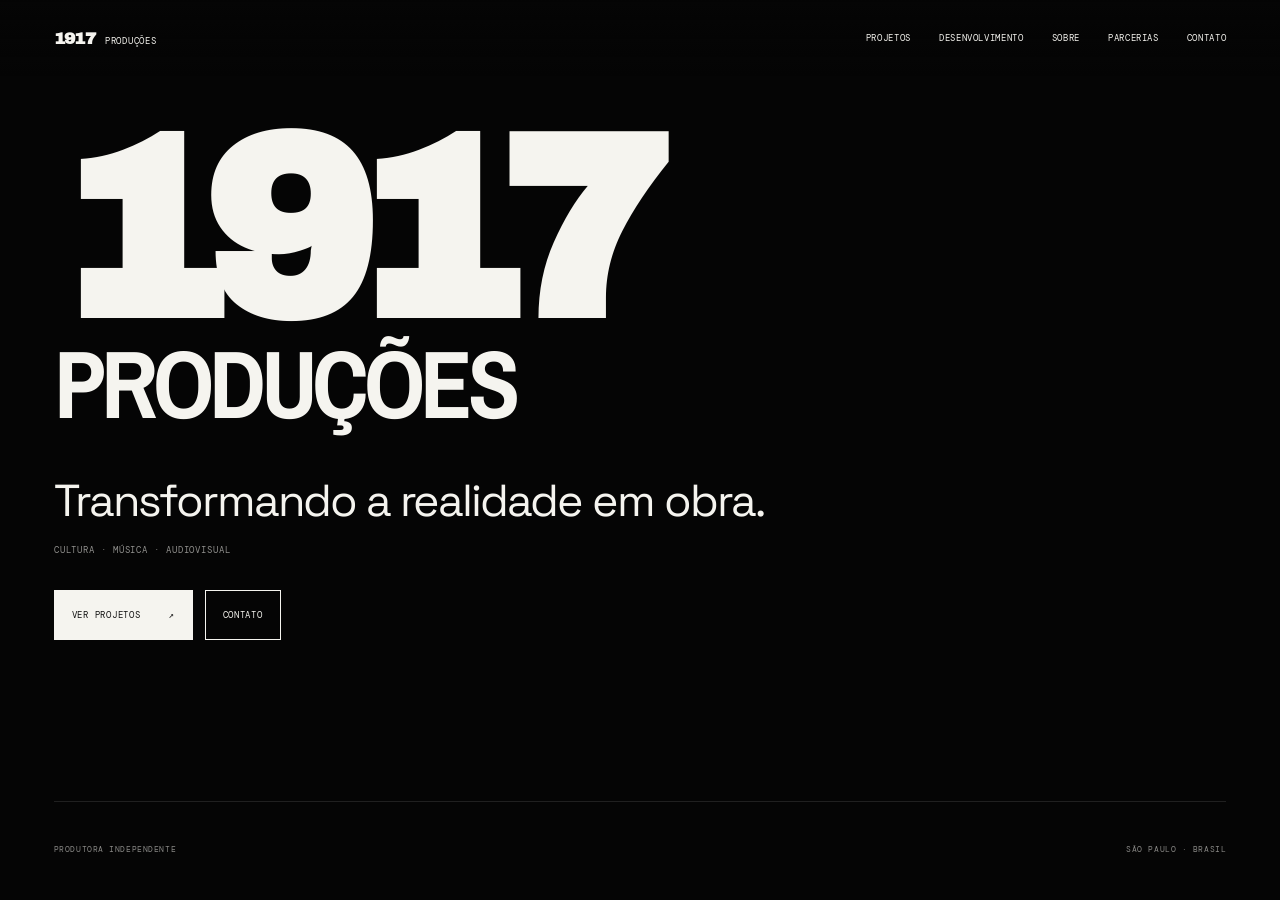
==== commit c743574b: "V9" ====
--- a/index.html
+++ b/index.html
@@ -13,7 +13,7 @@
   <meta property="og:url" content="https://1917producoes.com.br/">
   <link rel="stylesheet" href="/assets/site.css">
 </head>
-<body class="dark-site">
+<body class="dark-site home-page">
   <canvas class="noise" aria-hidden="true"></canvas>
   <header class="site-header">
     <div class="header-inner">
@@ -32,9 +32,9 @@
   <main>
 <section class="home">
   <div class="home-inner">
+    <div class="home-mark" aria-label="1917 Produções"><strong data-text="1917">1917</strong><span>Produções</span></div>
+    <p class="home-tagline">Transformando a realidade em obra.</p>
     <div class="home-kicker">Cultura · Música · Audiovisual</div>
-    <div class="home-mark"><strong>1917</strong><span>Produções</span></div>
-    <p class="home-tagline">Transformando a realidade em obra.</p>
     <div class="home-actions">
       <a class="btn light" href="/projetos/">Ver projetos <span>↗</span></a>
       <a class="btn" href="/contato/">Contato</a>
--- a/assets/site.css
+++ b/assets/site.css
@@ -19,8 +19,9 @@
 
 *{box-sizing:border-box}
 html{margin:0;background:var(--black);scroll-behavior:smooth}
-body{margin:0;background:var(--black);color:var(--white);font-family:var(--sans);overflow-x:hidden;-webkit-font-smoothing:antialiased;text-rendering:optimizeLegibility;opacity:0;animation:pageIn .34s ease forwards}
-body.is-leaving{opacity:0;transition:opacity .22s ease}
+body{margin:0;background:var(--black);color:var(--white);font-family:var(--sans);overflow-x:hidden;-webkit-font-smoothing:antialiased;text-rendering:optimizeLegibility;opacity:0}
+body.is-ready{opacity:1;transition:opacity .22s ease}
+body.is-leaving{pointer-events:none}
 @keyframes pageIn{to{opacity:1}}
 a{color:inherit;text-decoration:none}
 button{font:inherit;color:inherit}
@@ -68,15 +69,43 @@
 .back-link{display:inline-block;margin-bottom:34px;font-family:var(--mono);font-size:9px;letter-spacing:.08em;text-transform:uppercase}
 
 /* HOME */
-.home{padding:0;background:var(--black);color:var(--white);display:flex;min-height:100vh}
-.home-inner{width:min(calc(100% - (var(--pad)*2)),var(--max));margin:auto;min-height:100vh;padding:clamp(110px,12vw,150px) 0 55px;display:flex;flex-direction:column;justify-content:center}
-.home-kicker{font-family:var(--mono);font-size:9px;letter-spacing:.1em;text-transform:uppercase;opacity:.58}
-.home-mark{display:flex;flex-direction:column;margin-top:clamp(30px,4vw,58px);line-height:.72}
-.home-mark strong{font-family:var(--display);font-size:clamp(118px,20vw,315px);letter-spacing:-.09em;white-space:nowrap}
-.home-mark span{font-family:var(--narrow);font-weight:700;text-transform:uppercase;font-size:clamp(45px,7.5vw,112px);letter-spacing:-.055em;margin-top:clamp(12px,2vw,24px)}
-.home-tagline{margin:clamp(35px,5vw,68px) 0 0;font-size:clamp(25px,3.5vw,54px);line-height:1.02;letter-spacing:-.045em;max-width:760px}
-.home-actions{display:flex;flex-wrap:wrap;gap:12px;margin-top:34px}
-.home-bottom{margin-top:auto;padding-top:50px;display:flex;justify-content:space-between;gap:24px;border-top:1px solid rgba(255,255,255,.2);font-family:var(--mono);font-size:8px;letter-spacing:.07em;text-transform:uppercase;opacity:.55}
+.home{padding:0;background:var(--black);color:var(--white);display:flex;min-height:100svh;overflow:hidden}
+.home-inner{width:min(calc(100% - (var(--pad)*2)),var(--max));margin:auto;min-height:100svh;padding:clamp(105px,11vw,145px) 0 46px;display:flex;flex-direction:column;justify-content:center;position:relative}
+.home-mark{display:flex;flex-direction:column;line-height:.72;position:relative;isolation:isolate}
+.home-mark strong{position:relative;display:inline-block;width:max-content;font-family:var(--display);font-size:clamp(118px,20vw,315px);letter-spacing:-.09em;white-space:nowrap;opacity:0;transform:translateY(34px);animation:hero1917 .78s cubic-bezier(.16,1,.3,1) .22s forwards}
+.home-mark strong::before,.home-mark strong::after{content:attr(data-text);position:absolute;inset:0;pointer-events:none;opacity:0;overflow:hidden}
+.home-mark strong::before{transform:translate(2px,0)}
+.home-mark strong::after{transform:translate(-2px,0)}
+.home-page.is-ready .home-mark strong::before{animation:heroGlitchA .18s steps(2,end) 1.04s 2}
+.home-page.is-ready .home-mark strong::after{animation:heroGlitchB .16s steps(2,end) 1.08s 2}
+.home-mark span{font-family:var(--narrow);font-weight:700;text-transform:uppercase;font-size:clamp(45px,7.5vw,112px);letter-spacing:-.055em;margin-top:clamp(12px,2vw,24px);opacity:0;transform:translateY(20px);animation:heroReveal .72s cubic-bezier(.16,1,.3,1) .72s forwards}
+.home-tagline{margin:clamp(34px,4.7vw,64px) 0 0;font-size:clamp(25px,3.5vw,54px);line-height:1.02;letter-spacing:-.045em;max-width:760px;opacity:0;transform:translateY(16px);animation:heroReveal .7s cubic-bezier(.16,1,.3,1) 1.1s forwards}
+.home-kicker{margin-top:20px;font-family:var(--mono);font-size:9px;letter-spacing:.1em;text-transform:uppercase;opacity:0;animation:heroFade .55s ease 1.45s forwards}
+.home-actions{display:flex;flex-wrap:wrap;gap:12px;margin-top:34px;opacity:0;transform:translateY(12px);animation:heroReveal .55s ease 1.68s forwards}
+.home-bottom{margin-top:auto;padding-top:42px;display:flex;justify-content:space-between;gap:24px;border-top:1px solid rgba(255,255,255,.2);font-family:var(--mono);font-size:8px;letter-spacing:.07em;text-transform:uppercase;opacity:0;animation:heroBottom .65s ease 1.9s forwards}
+@keyframes hero1917{to{opacity:1;transform:translateY(0)}}
+@keyframes heroReveal{to{opacity:1;transform:translateY(0)}}
+@keyframes heroFade{to{opacity:.58}}
+@keyframes heroBottom{to{opacity:.55}}
+@keyframes heroGlitchA{0%,100%{opacity:0;clip-path:inset(0 0 100% 0)}25%{opacity:.42;clip-path:inset(12% 0 62% 0)}50%{opacity:0;clip-path:inset(74% 0 8% 0)}75%{opacity:.28;clip-path:inset(43% 0 36% 0)}}
+@keyframes heroGlitchB{0%,100%{opacity:0;clip-path:inset(100% 0 0 0)}25%{opacity:.24;clip-path:inset(65% 0 17% 0)}50%{opacity:.38;clip-path:inset(31% 0 51% 0)}75%{opacity:0;clip-path:inset(7% 0 80% 0)}}
+
+/* CINEMATIC PAGE TRANSITION */
+.page-transition{position:fixed;inset:0;z-index:12000;pointer-events:none;display:grid;grid-template-rows:1fr 1fr 1fr;visibility:visible}
+.page-transition__band{background:var(--black);transform:translateX(0);will-change:transform}
+.page-transition__band:nth-child(2){transition-delay:.045s}
+.page-transition__band:nth-child(3){transition-delay:.09s}
+.page-transition__brand{position:absolute;left:50%;top:50%;transform:translate(-50%,-50%);z-index:2;color:var(--white);font-family:var(--display);font-size:clamp(54px,9vw,130px);line-height:.78;letter-spacing:-.07em;opacity:1;transition:opacity .24s ease}
+.page-transition__brand span{display:block;margin-top:12px;font-family:var(--mono);font-size:8px;letter-spacing:.12em;text-align:center;text-transform:uppercase;font-weight:400}
+.page-transition.is-revealing .page-transition__band{transform:translateX(105%);transition:transform .72s cubic-bezier(.76,0,.24,1)}
+.page-transition.is-revealing .page-transition__band:nth-child(2){transition-delay:.055s}.page-transition.is-revealing .page-transition__band:nth-child(3){transition-delay:.11s}
+.page-transition.is-revealing .page-transition__brand{opacity:0}
+.page-transition.is-entering{pointer-events:all}
+.page-transition.is-entering .page-transition__band{transform:translateX(-105%)}
+.page-transition.is-entering.run .page-transition__band{transform:translateX(0);transition:transform .58s cubic-bezier(.76,0,.24,1)}
+.page-transition.is-entering.run .page-transition__band:nth-child(2){transition-delay:.04s}.page-transition.is-entering.run .page-transition__band:nth-child(3){transition-delay:.08s}
+.page-transition.is-entering .page-transition__brand{opacity:0}
+.page-transition.is-entering.run .page-transition__brand{opacity:1;transition:opacity .25s ease .28s}
 
 /* PROJECT CATALOG */
 .project-list{margin-top:44px;border-top:1px solid rgba(17,17,17,.22)}
@@ -118,6 +147,16 @@
 .detail-section p,.detail-section ul{font-size:clamp(16px,1.45vw,21px);line-height:1.5;max-width:760px;margin:0}.detail-section ul{padding-left:1.1em}.detail-section li+li{margin-top:6px}
 .detail-footer{display:flex;justify-content:flex-end;margin-top:40px}
 
+/* MEMÓRIAS SONORAS — DOCUMENTARY VISUALS */
+.documentary-visuals{display:grid;grid-template-columns:minmax(0,1.35fr) minmax(260px,.65fr);gap:clamp(24px,4vw,64px);align-items:end;margin:clamp(58px,8vw,118px) 0 clamp(66px,8vw,110px)}
+.documentary-visual{margin:0;min-width:0}
+.documentary-visual img{width:100%;height:auto;display:block;background:#d3d0c8;filter:grayscale(100%);transition:filter .45s ease,transform .65s cubic-bezier(.2,.7,.2,1)}
+.documentary-visual-wide img{aspect-ratio:16/9;object-fit:cover}
+.documentary-visual-offset{transform:translateY(clamp(32px,6vw,84px))}
+.documentary-visual-offset img{aspect-ratio:4/5;object-fit:cover}
+.documentary-visual:hover img{filter:grayscale(0);transform:scale(1.008)}
+.documentary-visual figcaption{margin-top:10px;font-family:var(--mono);font-size:8px;line-height:1.4;letter-spacing:.08em;text-transform:uppercase;color:#706d66}
+
 /* DEVELOPMENT */
 .process-list{margin-top:52px;border-top:1px solid rgba(17,17,17,.22)}
 .process-row{display:grid;grid-template-columns:48px minmax(175px,.5fr) minmax(0,1fr) minmax(185px,.52fr);gap:24px;align-items:baseline;padding:25px 0;border-bottom:1px solid rgba(17,17,17,.17)}
@@ -152,6 +191,7 @@
 
 @media(max-width:900px){
   :root{--header:64px}
+  .documentary-visuals{grid-template-columns:1fr;gap:24px;margin:52px 0 70px}.documentary-visual-offset{width:min(72%,520px);margin-left:auto;transform:none}
   .desktop-nav{display:none}.menu-button{display:block}
   .page{padding-top:100px;padding-bottom:68px}
   .page-head,.detail-head{grid-template-columns:1fr;gap:30px;align-items:start}.page-title{font-size:clamp(70px,21vw,145px)}
@@ -167,6 +207,7 @@
 
 @media(max-width:520px){
   :root{--pad:18px}
+  .documentary-visuals{margin:42px 0 58px;gap:18px}.documentary-visual-offset{width:82%}
   .brand span{display:none}.brand b{font-size:16px}
   .home-mark strong{font-size:clamp(84px,29vw,128px)}.home-mark span{font-size:clamp(34px,12vw,52px)}.home-tagline{font-size:24px}.home-actions{width:100%}.home-actions .btn{flex:1 1 auto}.home-bottom{flex-direction:column;gap:8px}
   .project-cover{aspect-ratio:4/3}.project-info{grid-template-columns:28px 1fr}.project-meta,.project-status{grid-column:2;grid-row:auto}.project-name{font-size:36px}
@@ -174,5 +215,5 @@
   .deliverables h2{font-size:48px}.direction h2{font-size:58px}.contact-email{font-size:17px;word-break:break-all}.contact-foot{flex-direction:column;gap:8px}
 }
 
-@media(prefers-reduced-motion:reduce){html{scroll-behavior:auto}body{animation:none;opacity:1}.project-cover img,.desktop-nav a::after{transition:none}}
+@media(prefers-reduced-motion:reduce){html{scroll-behavior:auto}body{animation:none;opacity:1}.home-mark strong,.home-mark span,.home-tagline,.home-kicker,.home-actions,.home-bottom{animation:none!important;opacity:1!important;transform:none!important}.home-kicker{opacity:.58!important}.home-bottom{opacity:.55!important}.project-cover img,.desktop-nav a::after,.documentary-visual img{transition:none}.page-transition{display:none!important}}
 .paper-site .site-header{color:var(--ink);background:linear-gradient(to bottom,rgba(236,233,225,.94),rgba(236,233,225,0))}
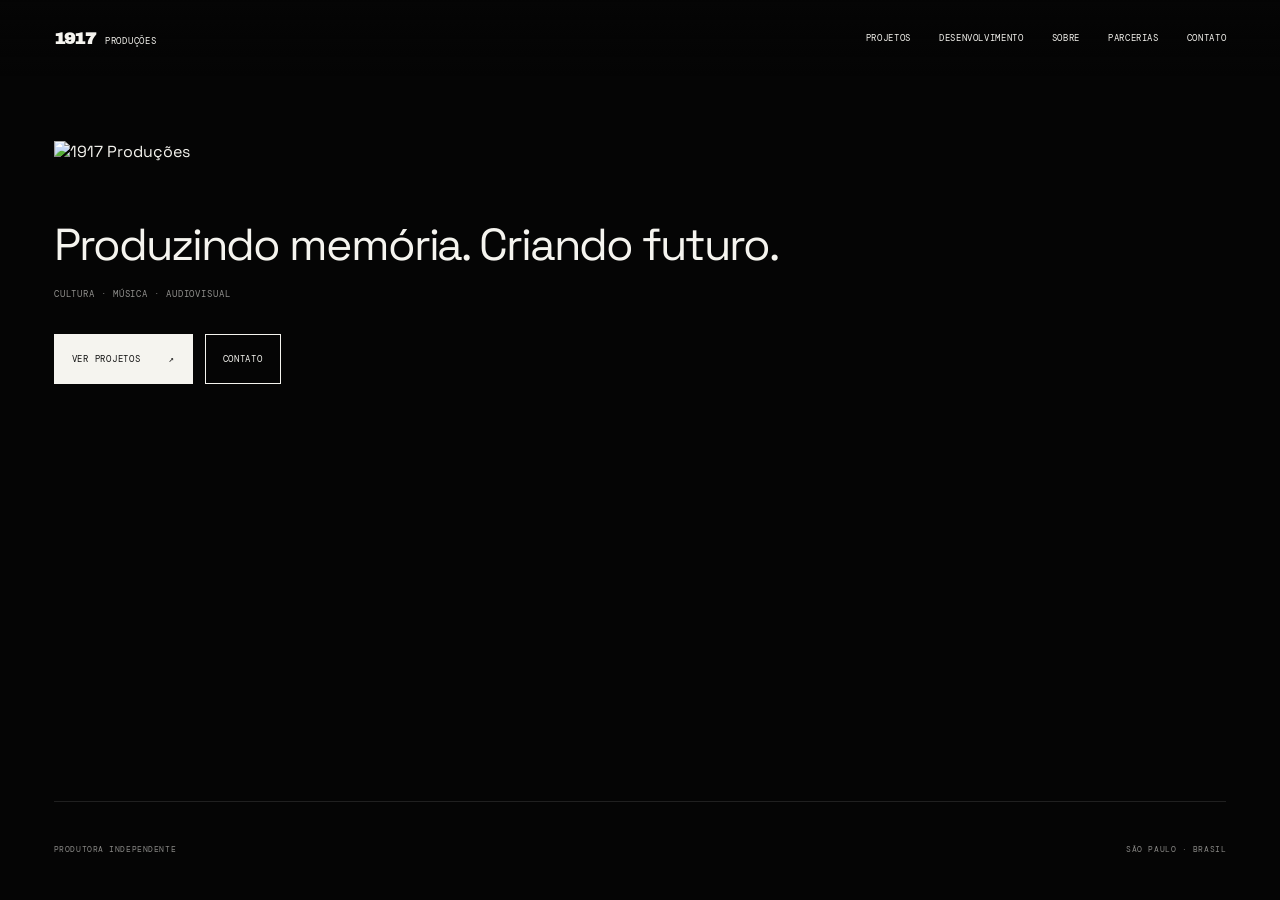
==== commit b6735e09: "LOGO Updated meta description and Open Graph description for better clarity and impact." ====
--- a/index.html
+++ b/index.html
@@ -3,45 +3,255 @@
 <head>
   <meta charset="utf-8">
   <meta name="viewport" content="width=device-width,initial-scale=1,viewport-fit=cover">
+
   <title>1917 Produções</title>
-  <meta name="description" content="Produtora cultural, musical e audiovisual. Transformando a realidade em obra.">
+
+  <meta
+    name="description"
+    content="Produtora cultural, musical e audiovisual. Produzindo memória. Criando futuro."
+  >
+
   <meta name="theme-color" content="#050505">
+
   <link rel="canonical" href="https://1917producoes.com.br/">
+
   <meta property="og:title" content="1917 Produções">
-  <meta property="og:description" content="Produtora cultural, musical e audiovisual. Transformando a realidade em obra.">
+
+  <meta
+    property="og:description"
+    content="Produtora cultural, musical e audiovisual. Produzindo memória. Criando futuro."
+  >
+
   <meta property="og:type" content="website">
   <meta property="og:url" content="https://1917producoes.com.br/">
+
   <link rel="stylesheet" href="/assets/site.css">
 </head>
+
 <body class="dark-site home-page">
+
   <canvas class="noise" aria-hidden="true"></canvas>
+
+  <!-- HEADER -->
   <header class="site-header">
+
     <div class="header-inner">
-      <a class="brand" href="/" aria-label="1917 Produções — início"><b>1917</b><span>Produções</span></a>
-      <nav class="desktop-nav" aria-label="Navegação principal"><a href="/projetos/">Projetos</a><a href="/desenvolvimento/">Desenvolvimento</a><a href="/sobre/">Sobre</a><a href="/parceiros/">Parcerias</a><a href="/contato/">Contato</a></nav>
-      <button class="menu-button" type="button" data-menu-open aria-controls="mobileMenu" aria-expanded="false">Menu</button>
+
+      <a
+        class="brand"
+        href="/"
+        aria-label="1917 Produções — início"
+      >
+        <b>1917</b>
+        <span>Produções</span>
+      </a>
+
+      <nav
+        class="desktop-nav"
+        aria-label="Navegação principal"
+      >
+        <a href="/projetos/">Projetos</a>
+        <a href="/desenvolvimento/">Desenvolvimento</a>
+        <a href="/sobre/">Sobre</a>
+        <a href="/parceiros/">Parcerias</a>
+        <a href="/contato/">Contato</a>
+      </nav>
+
+      <button
+        class="menu-button"
+        type="button"
+        data-menu-open
+        aria-controls="mobileMenu"
+        aria-expanded="false"
+      >
+        Menu
+      </button>
+
     </div>
+
   </header>
-  <div class="mobile-menu" id="mobileMenu" aria-hidden="true">
+
+
+  <!-- MENU MOBILE -->
+  <div
+    class="mobile-menu"
+    id="mobileMenu"
+    aria-hidden="true"
+  >
+
     <div class="mobile-menu-inner">
-      <div class="mobile-menu-top"><span class="eyebrow">1917 Produções</span><button class="menu-close" type="button" data-menu-close>Fechar</button></div>
-      <nav aria-label="Navegação móvel"><a href="/projetos/">Projetos<span>01</span></a><a href="/desenvolvimento/">Desenvolvimento<span>02</span></a><a href="/sobre/">Sobre<span>03</span></a><a href="/parceiros/">Parcerias<span>04</span></a><a href="/contato/">Contato<span>05</span></a></nav>
-      <div class="mobile-menu-foot"><span>São Paulo · Brasil</span><span>1917</span></div>
+
+      <div class="mobile-menu-top">
+
+        <span class="eyebrow">
+          1917 Produções
+        </span>
+
+        <button
+          class="menu-close"
+          type="button"
+          data-menu-close
+        >
+          Fechar
+        </button>
+
+      </div>
+
+      <nav aria-label="Navegação móvel">
+
+        <a href="/projetos/">
+          Projetos
+          <span>01</span>
+        </a>
+
+        <a href="/desenvolvimento/">
+          Desenvolvimento
+          <span>02</span>
+        </a>
+
+        <a href="/sobre/">
+          Sobre
+          <span>03</span>
+        </a>
+
+        <a href="/parceiros/">
+          Parcerias
+          <span>04</span>
+        </a>
+
+        <a href="/contato/">
+          Contato
+          <span>05</span>
+        </a>
+
+      </nav>
+
+      <div class="mobile-menu-foot">
+        <span>São Paulo · Brasil</span>
+        <span>1917</span>
+      </div>
+
     </div>
+
   </div>
+
+
+  <!-- CONTEÚDO PRINCIPAL -->
   <main>
-<section class="home">
-  <div class="home-inner">
-    <div class="home-mark" aria-label="1917 Produções"><strong data-text="1917">1917</strong><span>Produções</span></div>
-    <p class="home-tagline">Transformando a realidade em obra.</p>
-    <div class="home-kicker">Cultura · Música · Audiovisual</div>
-    <div class="home-actions">
-      <a class="btn light" href="/projetos/">Ver projetos <span>↗</span></a>
-      <a class="btn" href="/contato/">Contato</a>
-    </div>
-    <div class="home-bottom"><span>Produtora independente</span><span>São Paulo · Brasil</span></div>
-  </div>
-</section></main>
-  <script src="/assets/site.js" defer></script>
+
+    <section class="home">
+
+      <div class="home-inner">
+
+        <!--
+          NOVO LOGO ANIMADO
+
+          As três camadas utilizam exatamente a mesma imagem.
+
+          O CSS fará cada camada aparecer em momentos diferentes,
+          preservando a lógica de delay da abertura atual.
+        -->
+        <div
+          class="home-logo"
+          aria-label="1917 Produções"
+        >
+
+          <div
+            class="home-logo-layer home-logo-layer-01"
+            aria-hidden="true"
+          >
+            <img
+              src="/assets/logo-1917.png"
+              alt=""
+            >
+          </div>
+
+          <div
+            class="home-logo-layer home-logo-layer-02"
+            aria-hidden="true"
+          >
+            <img
+              src="/assets/logo-1917.png"
+              alt=""
+            >
+          </div>
+
+          <div
+            class="home-logo-layer home-logo-layer-03"
+            aria-hidden="true"
+          >
+            <img
+              src="/assets/logo-1917.png"
+              alt=""
+            >
+          </div>
+
+          <!--
+            Imagem final completa.
+            Entra por último para finalizar a composição.
+          -->
+          <img
+            class="home-logo-final"
+            src="/assets/logo-1917.png"
+            alt="1917 Produções"
+          >
+
+        </div>
+
+
+        <p class="home-tagline">
+          Produzindo memória. Criando futuro.
+        </p>
+
+
+        <div class="home-kicker">
+          Cultura · Música · Audiovisual
+        </div>
+
+
+        <div class="home-actions">
+
+          <a
+            class="btn light"
+            href="/projetos/"
+          >
+            Ver projetos
+            <span>↗</span>
+          </a>
+
+          <a
+            class="btn"
+            href="/contato/"
+          >
+            Contato
+          </a>
+
+        </div>
+
+
+        <div class="home-bottom">
+
+          <span>
+            Produtora independente
+          </span>
+
+          <span>
+            São Paulo · Brasil
+          </span>
+
+        </div>
+
+      </div>
+
+    </section>
+
+  </main>
+
+
+  <script
+    src="/assets/site.js"
+    defer
+  ></script>
+
 </body>
-</html>+</html>
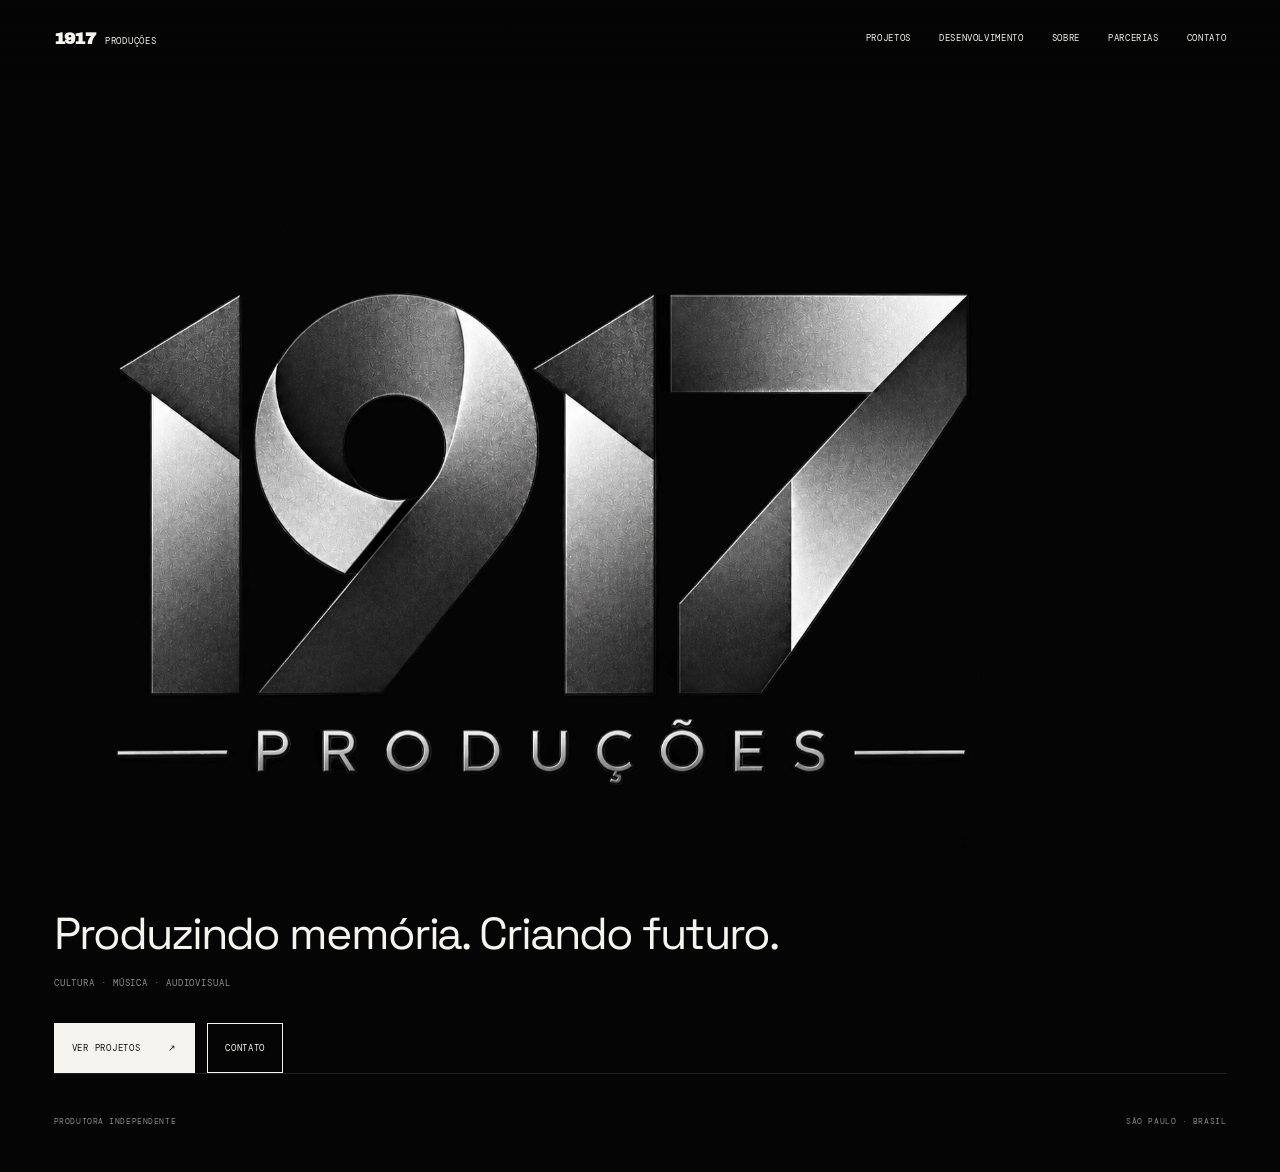
==== commit fd9422e3: "Update logo images and clean up comments in HTML" ====
--- a/index.html
+++ b/index.html
@@ -143,14 +143,7 @@
 
       <div class="home-inner">
 
-        <!--
-          NOVO LOGO ANIMADO
-
-          As três camadas utilizam exatamente a mesma imagem.
-
-          O CSS fará cada camada aparecer em momentos diferentes,
-          preservando a lógica de delay da abertura atual.
-        -->
+        <!-- LOGO ANIMADO -->
         <div
           class="home-logo"
           aria-label="1917 Produções"
@@ -161,7 +154,7 @@
             aria-hidden="true"
           >
             <img
-              src="/assets/logo-1917.png"
+              src="/assets/logo-1917-white.png"
               alt=""
             >
           </div>
@@ -171,7 +164,7 @@
             aria-hidden="true"
           >
             <img
-              src="/assets/logo-1917.png"
+              src="/assets/logo-1917-white.png"
               alt=""
             >
           </div>
@@ -181,34 +174,33 @@
             aria-hidden="true"
           >
             <img
-              src="/assets/logo-1917.png"
+              src="/assets/logo-1917-white.png"
               alt=""
             >
           </div>
 
-          <!--
-            Imagem final completa.
-            Entra por último para finalizar a composição.
-          -->
           <img
             class="home-logo-final"
-            src="/assets/logo-1917.png"
+            src="/assets/logo-1917-white.png"
             alt="1917 Produções"
           >
 
         </div>
 
 
+        <!-- SLOGAN -->
         <p class="home-tagline">
           Produzindo memória. Criando futuro.
         </p>
 
 
+        <!-- ÁREAS DE ATUAÇÃO -->
         <div class="home-kicker">
           Cultura · Música · Audiovisual
         </div>
 
 
+        <!-- AÇÕES -->
         <div class="home-actions">
 
           <a
@@ -229,6 +221,7 @@
         </div>
 
 
+        <!-- RODAPÉ DA HOME -->
         <div class="home-bottom">
 
           <span>
@@ -248,6 +241,7 @@
   </main>
 
 
+  <!-- JAVASCRIPT -->
   <script
     src="/assets/site.js"
     defer
--- a/assets/site.css
+++ b/assets/site.css
@@ -17,203 +17,1886 @@
   --header:76px;
 }
 
-*{box-sizing:border-box}
-html{margin:0;background:var(--black);scroll-behavior:smooth}
-body{margin:0;background:var(--black);color:var(--white);font-family:var(--sans);overflow-x:hidden;-webkit-font-smoothing:antialiased;text-rendering:optimizeLegibility;opacity:0}
-body.is-ready{opacity:1;transition:opacity .22s ease}
-body.is-leaving{pointer-events:none}
-@keyframes pageIn{to{opacity:1}}
-a{color:inherit;text-decoration:none}
-button{font:inherit;color:inherit}
-img{max-width:100%;display:block}
-::selection{background:var(--red);color:#fff}
-
-.noise{position:fixed;inset:0;z-index:9999;pointer-events:none;opacity:.05;mix-blend-mode:soft-light}
-.site-shell{width:min(calc(100% - (var(--pad)*2)),var(--max));margin:0 auto}
-.eyebrow{font-family:var(--mono);font-size:9px;line-height:1.5;letter-spacing:.1em;text-transform:uppercase}
-.muted{opacity:.58}
-
-/* NAV */
-.site-header{position:fixed;z-index:9000;left:0;right:0;top:0;height:var(--header);display:flex;align-items:center;background:linear-gradient(to bottom,rgba(5,5,5,.82),rgba(5,5,5,0));color:var(--white);pointer-events:none}
-.header-inner{width:min(calc(100% - (var(--pad)*2)),var(--max));margin:0 auto;display:flex;align-items:center;justify-content:space-between;gap:32px;pointer-events:auto}
-.brand{display:flex;align-items:baseline;gap:10px;font-family:var(--mono);font-size:9px;letter-spacing:.08em;text-transform:uppercase}
-.brand b{font-family:var(--display);font-size:17px;letter-spacing:-.04em}
-.desktop-nav{display:flex;align-items:center;gap:clamp(17px,2.2vw,36px)}
-.desktop-nav a{position:relative;font-family:var(--mono);font-size:9px;letter-spacing:.07em;text-transform:uppercase;padding:8px 0}
-.desktop-nav a::after{content:"";position:absolute;left:0;right:0;bottom:2px;height:1px;background:currentColor;transform:scaleX(0);transform-origin:right;transition:transform .3s ease}
-.desktop-nav a:hover::after,.desktop-nav a[aria-current="page"]::after{transform:scaleX(1);transform-origin:left}
-.menu-button{display:none;background:none;border:0;padding:8px 0;font-family:var(--mono);font-size:9px;letter-spacing:.08em;text-transform:uppercase;cursor:pointer}
-.mobile-menu{position:fixed;inset:0;z-index:9500;background:var(--paper);color:var(--ink);visibility:hidden;opacity:0;pointer-events:none;transition:opacity .25s ease,visibility .25s ease}
-.mobile-menu.open{visibility:visible;opacity:1;pointer-events:auto}
-.mobile-menu-inner{width:min(calc(100% - 40px),720px);height:100%;margin:0 auto;padding:24px 0 34px;display:flex;flex-direction:column}
-.mobile-menu-top{display:flex;justify-content:space-between;align-items:center;border-bottom:1px solid rgba(17,17,17,.2);padding-bottom:18px}
-.menu-close{background:none;border:0;font-family:var(--mono);font-size:9px;letter-spacing:.08em;text-transform:uppercase;cursor:pointer}
-.mobile-menu nav{display:flex;flex-direction:column;margin-top:28px}
-.mobile-menu nav a{display:flex;justify-content:space-between;align-items:baseline;padding:18px 0;border-bottom:1px solid rgba(17,17,17,.15);font-family:var(--display);font-size:clamp(38px,11vw,68px);line-height:.85;letter-spacing:-.055em}
-.mobile-menu nav a span{font-family:var(--mono);font-size:8px;letter-spacing:.08em}
-.mobile-menu-foot{margin-top:auto;display:flex;justify-content:space-between;font-family:var(--mono);font-size:8px;letter-spacing:.07em;text-transform:uppercase;color:#6a675f}
-
-/* COMMON */
-.page{min-height:100vh;padding:clamp(120px,12vw,170px) 0 clamp(70px,8vw,120px)}
-.page.paper{background:var(--paper);color:var(--ink)}
-.page.black{background:var(--black);color:var(--white)}
-.page-head{display:grid;grid-template-columns:minmax(0,1.15fr) minmax(300px,.55fr);gap:8vw;align-items:end;padding-bottom:clamp(42px,5vw,70px);border-bottom:1px solid currentColor}
-.page-head>div:first-child .eyebrow{display:block;margin-bottom:20px}
-.page-title{font-family:var(--display);font-size:clamp(78px,12vw,190px);line-height:.76;letter-spacing:-.078em;margin:0}
-.page-lead{font-size:clamp(19px,2vw,29px);line-height:1.23;letter-spacing:-.028em;margin:0;max-width:550px}
-.btn{display:inline-flex;align-items:center;justify-content:space-between;gap:28px;min-height:50px;padding:0 17px;border:1px solid currentColor;font-family:var(--mono);font-size:9px;letter-spacing:.08em;text-transform:uppercase;transition:background .2s,color .2s}
-.btn.light{background:var(--white);color:var(--ink);border-color:var(--white)}
-.btn.light:hover{background:transparent;color:var(--white)}
-.btn.dark{background:var(--ink);color:var(--paper);border-color:var(--ink)}
-.btn.dark:hover{background:transparent;color:var(--ink)}
-.back-link{display:inline-block;margin-bottom:34px;font-family:var(--mono);font-size:9px;letter-spacing:.08em;text-transform:uppercase}
-
-/* HOME */
-.home{padding:0;background:var(--black);color:var(--white);display:flex;min-height:100svh;overflow:hidden}
-.home-inner{width:min(calc(100% - (var(--pad)*2)),var(--max));margin:auto;min-height:100svh;padding:clamp(105px,11vw,145px) 0 46px;display:flex;flex-direction:column;justify-content:center;position:relative}
-.home-mark{display:flex;flex-direction:column;line-height:.72;position:relative;isolation:isolate}
-.home-mark strong{position:relative;display:inline-block;width:max-content;font-family:var(--display);font-size:clamp(118px,20vw,315px);letter-spacing:-.09em;white-space:nowrap;opacity:0;transform:translateY(34px);animation:hero1917 .78s cubic-bezier(.16,1,.3,1) .22s forwards}
-.home-mark strong::before,.home-mark strong::after{content:attr(data-text);position:absolute;inset:0;pointer-events:none;opacity:0;overflow:hidden}
-.home-mark strong::before{transform:translate(2px,0)}
-.home-mark strong::after{transform:translate(-2px,0)}
-.home-page.is-ready .home-mark strong::before{animation:heroGlitchA .18s steps(2,end) 1.04s 2}
-.home-page.is-ready .home-mark strong::after{animation:heroGlitchB .16s steps(2,end) 1.08s 2}
-.home-mark span{font-family:var(--narrow);font-weight:700;text-transform:uppercase;font-size:clamp(45px,7.5vw,112px);letter-spacing:-.055em;margin-top:clamp(12px,2vw,24px);opacity:0;transform:translateY(20px);animation:heroReveal .72s cubic-bezier(.16,1,.3,1) .72s forwards}
-.home-tagline{margin:clamp(34px,4.7vw,64px) 0 0;font-size:clamp(25px,3.5vw,54px);line-height:1.02;letter-spacing:-.045em;max-width:760px;opacity:0;transform:translateY(16px);animation:heroReveal .7s cubic-bezier(.16,1,.3,1) 1.1s forwards}
-.home-kicker{margin-top:20px;font-family:var(--mono);font-size:9px;letter-spacing:.1em;text-transform:uppercase;opacity:0;animation:heroFade .55s ease 1.45s forwards}
-.home-actions{display:flex;flex-wrap:wrap;gap:12px;margin-top:34px;opacity:0;transform:translateY(12px);animation:heroReveal .55s ease 1.68s forwards}
-.home-bottom{margin-top:auto;padding-top:42px;display:flex;justify-content:space-between;gap:24px;border-top:1px solid rgba(255,255,255,.2);font-family:var(--mono);font-size:8px;letter-spacing:.07em;text-transform:uppercase;opacity:0;animation:heroBottom .65s ease 1.9s forwards}
-@keyframes hero1917{to{opacity:1;transform:translateY(0)}}
-@keyframes heroReveal{to{opacity:1;transform:translateY(0)}}
-@keyframes heroFade{to{opacity:.58}}
-@keyframes heroBottom{to{opacity:.55}}
-@keyframes heroGlitchA{0%,100%{opacity:0;clip-path:inset(0 0 100% 0)}25%{opacity:.42;clip-path:inset(12% 0 62% 0)}50%{opacity:0;clip-path:inset(74% 0 8% 0)}75%{opacity:.28;clip-path:inset(43% 0 36% 0)}}
-@keyframes heroGlitchB{0%,100%{opacity:0;clip-path:inset(100% 0 0 0)}25%{opacity:.24;clip-path:inset(65% 0 17% 0)}50%{opacity:.38;clip-path:inset(31% 0 51% 0)}75%{opacity:0;clip-path:inset(7% 0 80% 0)}}
-
-/* CINEMATIC PAGE TRANSITION */
-.page-transition{position:fixed;inset:0;z-index:12000;pointer-events:none;display:grid;grid-template-rows:1fr 1fr 1fr;visibility:visible}
-.page-transition__band{background:var(--black);transform:translateX(0);will-change:transform}
-.page-transition__band:nth-child(2){transition-delay:.045s}
-.page-transition__band:nth-child(3){transition-delay:.09s}
-.page-transition__brand{position:absolute;left:50%;top:50%;transform:translate(-50%,-50%);z-index:2;color:var(--white);font-family:var(--display);font-size:clamp(54px,9vw,130px);line-height:.78;letter-spacing:-.07em;opacity:1;transition:opacity .24s ease}
-.page-transition__brand span{display:block;margin-top:12px;font-family:var(--mono);font-size:8px;letter-spacing:.12em;text-align:center;text-transform:uppercase;font-weight:400}
-.page-transition.is-revealing .page-transition__band{transform:translateX(105%);transition:transform .72s cubic-bezier(.76,0,.24,1)}
-.page-transition.is-revealing .page-transition__band:nth-child(2){transition-delay:.055s}.page-transition.is-revealing .page-transition__band:nth-child(3){transition-delay:.11s}
-.page-transition.is-revealing .page-transition__brand{opacity:0}
-.page-transition.is-entering{pointer-events:all}
-.page-transition.is-entering .page-transition__band{transform:translateX(-105%)}
-.page-transition.is-entering.run .page-transition__band{transform:translateX(0);transition:transform .58s cubic-bezier(.76,0,.24,1)}
-.page-transition.is-entering.run .page-transition__band:nth-child(2){transition-delay:.04s}.page-transition.is-entering.run .page-transition__band:nth-child(3){transition-delay:.08s}
-.page-transition.is-entering .page-transition__brand{opacity:0}
-.page-transition.is-entering.run .page-transition__brand{opacity:1;transition:opacity .25s ease .28s}
-
-/* PROJECT CATALOG */
-.project-list{margin-top:44px;border-top:1px solid rgba(17,17,17,.22)}
-.project-row{display:grid;grid-template-columns:minmax(280px,.82fr) minmax(0,1.18fr);gap:clamp(28px,5vw,80px);padding:28px 0;border-bottom:1px solid rgba(17,17,17,.22);transition:opacity .2s ease}
-.project-row:hover{opacity:.72}
-.project-cover{aspect-ratio:16/9;overflow:hidden;background:#161616;display:flex;align-items:center;justify-content:center}
-.project-cover img{width:100%;height:100%;object-fit:cover;transition:transform .55s cubic-bezier(.2,.7,.2,1)}
-.project-row:hover img{transform:scale(1.025)}
-.project-cover.type{justify-content:flex-start;align-items:flex-end;padding:clamp(20px,3vw,46px)}
-.project-cover.type strong{font-family:var(--display);font-size:clamp(30px,4.5vw,70px);line-height:.82;letter-spacing:-.065em}
-.project-cover.memorias{background:var(--yellow);color:#111}
-.project-cover.sociedade{background:var(--blue);color:var(--white)}
-.project-info{display:grid;grid-template-columns:48px minmax(0,1.35fr) minmax(155px,.65fr) minmax(130px,.55fr) 50px;gap:18px;align-items:center}
-.project-info .n,.project-meta,.project-status,.project-open{font-family:var(--mono);font-size:8px;line-height:1.45;letter-spacing:.06em;text-transform:uppercase}
-.project-info .n{opacity:.5}
-.project-name{font-family:var(--display);font-size:clamp(32px,4.2vw,67px);line-height:.88;letter-spacing:-.058em}
-.project-open{text-align:right}
-
-/* PROJECT DETAIL */
-.detail-head{display:grid;grid-template-columns:minmax(0,1.15fr) minmax(300px,.62fr);gap:clamp(48px,8vw,120px);align-items:end;padding-bottom:clamp(50px,6vw,85px);border-bottom:1px solid rgba(17,17,17,.22)}
-.detail-title{font-family:var(--display);font-size:clamp(66px,10.5vw,165px);line-height:.78;letter-spacing:-.078em;margin:18px 0 0}
-.detail-summary>p{font-size:clamp(20px,2.2vw,31px);line-height:1.15;letter-spacing:-.035em;margin:0 0 35px}
-.detail-summary dl{margin:0;border-top:1px solid rgba(17,17,17,.2)}
-.detail-summary dl div{display:grid;grid-template-columns:95px 1fr;gap:15px;padding:11px 0;border-bottom:1px solid rgba(17,17,17,.15)}
-.detail-summary dt{font-family:var(--mono);font-size:8px;letter-spacing:.08em;text-transform:uppercase;color:#6e6a63}.detail-summary dd{margin:0;font-size:12px}
-.detail-media{margin:clamp(50px,7vw,95px) auto 0;overflow:hidden;background:#111}
-.detail-media.square{width:min(76vw,900px);aspect-ratio:1}
-.detail-media img{width:100%;height:100%;object-fit:cover}
-.episode-grid{margin-top:clamp(50px,7vw,95px);display:grid;grid-template-columns:repeat(3,1fr);border-top:1px solid rgba(17,17,17,.22);border-bottom:1px solid rgba(17,17,17,.22)}
-.episode-grid div{min-height:clamp(220px,24vw,390px);padding:24px;display:flex;flex-direction:column;justify-content:space-between;border-right:1px solid rgba(17,17,17,.18)}.episode-grid div:last-child{border-right:0}
-.episode-grid span{font-family:var(--mono);font-size:8px;letter-spacing:.07em;text-transform:uppercase;color:#77736b}
-.episode-grid strong{font-family:var(--display);font-size:clamp(38px,5vw,80px);line-height:.83;letter-spacing:-.06em}
-.type-hero{margin-top:clamp(50px,7vw,95px);min-height:min(48vw,680px);background:#111;color:var(--white);display:flex;flex-direction:column;justify-content:center;padding:6vw;overflow:hidden}
-.type-hero span{font-family:var(--display);font-size:clamp(60px,11.5vw,185px);line-height:.76;letter-spacing:-.078em;white-space:nowrap}.type-hero span:last-child{align-self:flex-end}
-.detail-sections{margin-top:clamp(70px,9vw,125px);border-top:1px solid rgba(17,17,17,.23)}
-.detail-section{display:grid;grid-template-columns:50px minmax(175px,.55fr) minmax(0,1fr);gap:clamp(18px,4vw,58px);padding:32px 0;border-bottom:1px solid rgba(17,17,17,.17)}
-.detail-section .n{font-family:var(--mono);font-size:8px;color:#77736b}
-.detail-section h2{font-family:var(--narrow);font-size:clamp(30px,3.2vw,49px);line-height:.95;letter-spacing:-.04em;margin:0}
-.detail-section p,.detail-section ul{font-size:clamp(16px,1.45vw,21px);line-height:1.5;max-width:760px;margin:0}.detail-section ul{padding-left:1.1em}.detail-section li+li{margin-top:6px}
-.detail-footer{display:flex;justify-content:flex-end;margin-top:40px}
-
-/* MEMÓRIAS SONORAS — DOCUMENTARY VISUALS */
-.documentary-visuals{display:grid;grid-template-columns:minmax(0,1.35fr) minmax(260px,.65fr);gap:clamp(24px,4vw,64px);align-items:end;margin:clamp(58px,8vw,118px) 0 clamp(66px,8vw,110px)}
-.documentary-visual{margin:0;min-width:0}
-.documentary-visual img{width:100%;height:auto;display:block;background:#d3d0c8;filter:grayscale(100%);transition:filter .45s ease,transform .65s cubic-bezier(.2,.7,.2,1)}
-.documentary-visual-wide img{aspect-ratio:16/9;object-fit:cover}
-.documentary-visual-offset{transform:translateY(clamp(32px,6vw,84px))}
-.documentary-visual-offset img{aspect-ratio:4/5;object-fit:cover}
-.documentary-visual:hover img{filter:grayscale(0);transform:scale(1.008)}
-.documentary-visual figcaption{margin-top:10px;font-family:var(--mono);font-size:8px;line-height:1.4;letter-spacing:.08em;text-transform:uppercase;color:#706d66}
-
-/* DEVELOPMENT */
-.process-list{margin-top:52px;border-top:1px solid rgba(17,17,17,.22)}
-.process-row{display:grid;grid-template-columns:48px minmax(175px,.5fr) minmax(0,1fr) minmax(185px,.52fr);gap:24px;align-items:baseline;padding:25px 0;border-bottom:1px solid rgba(17,17,17,.17)}
-.process-row .n,.process-row small{font-family:var(--mono);font-size:8px;letter-spacing:.06em;text-transform:uppercase;color:#77736b}
-.process-row h2{font-family:var(--narrow);font-size:clamp(30px,3.1vw,48px);line-height:1;letter-spacing:-.04em;margin:0}.process-row p{font-size:16px;line-height:1.45;margin:0}
-.deliverables{margin-top:clamp(75px,10vw,135px);display:grid;grid-template-columns:.78fr 1.22fr;gap:8vw;padding-top:34px;border-top:1px solid rgba(17,17,17,.2)}
-.deliverables h2{font-family:var(--display);font-size:clamp(44px,7vw,100px);line-height:.84;letter-spacing:-.06em;margin:18px 0 0}.deliverables ul{list-style:none;margin:0;padding:0;border-top:1px solid rgba(17,17,17,.2)}.deliverables li{padding:13px 0;border-bottom:1px solid rgba(17,17,17,.14);font-size:17px}
-.section-cta{display:flex;justify-content:flex-end;margin-top:40px}
-
-/* ABOUT */
-.fact-grid{display:grid;grid-template-columns:repeat(3,1fr);border-bottom:1px solid rgba(17,17,17,.2)}
-.fact-grid div{padding:20px 20px 20px 0;border-right:1px solid rgba(17,17,17,.14)}.fact-grid div+div{padding-left:20px}.fact-grid div:last-child{border-right:0}.fact-grid span{font-family:var(--mono);font-size:8px;text-transform:uppercase;letter-spacing:.08em;color:#77736b}.fact-grid strong{display:block;margin-top:8px;font-size:14px;font-weight:500}
-.direction{display:grid;grid-template-columns:.78fr 1.22fr;gap:8vw;padding:clamp(72px,9vw,125px) 0;border-bottom:1px solid rgba(17,17,17,.2)}
-.direction h2{font-family:var(--display);font-size:clamp(54px,8vw,123px);line-height:.83;letter-spacing:-.065em;margin:18px 0 0}.direction p{font-size:clamp(18px,1.8vw,25px);line-height:1.42;max-width:700px;margin:0}.direction p+p{margin-top:24px}
-.structure-note{display:grid;grid-template-columns:.78fr 1.22fr;gap:8vw;padding-top:34px}.structure-note p{font-size:17px;line-height:1.5;max-width:730px;margin:0}
-
-/* PARTNERS */
-.partner-grid{display:grid;grid-template-columns:repeat(2,1fr);border-top:1px solid rgba(17,17,17,.2);margin-top:52px}
-.partner-card{padding:30px 34px 32px 0;border-bottom:1px solid rgba(17,17,17,.17)}.partner-card:nth-child(odd){border-right:1px solid rgba(17,17,17,.17)}.partner-card:nth-child(even){padding-left:34px}.partner-card .n{font-family:var(--mono);font-size:8px;color:#77736b}.partner-card h2{font-family:var(--narrow);font-size:clamp(34px,4vw,62px);line-height:.95;letter-spacing:-.045em;margin:18px 0}.partner-card p{font-size:16px;line-height:1.5;max-width:580px;margin:0}
-
-/* CONTACT */
-.contact-page{display:flex;align-items:center}.contact-wrap{width:min(calc(100% - (var(--pad)*2)),var(--max));margin:auto;padding:clamp(115px,13vw,170px) 0 60px}.contact-title{font-family:var(--display);font-size:clamp(82px,15vw,230px);line-height:.75;letter-spacing:-.08em;margin:25px 0 44px}.contact-email{font-size:clamp(19px,2.1vw,31px);border-bottom:1px solid currentColor;padding-bottom:4px}.contact-note{margin:20px 0 0;font-family:var(--mono);font-size:9px;line-height:1.6;letter-spacing:.06em;text-transform:uppercase;opacity:.58}.contact-foot{margin-top:clamp(105px,15vw,220px);padding-top:20px;border-top:1px solid rgba(255,255,255,.2);display:flex;justify-content:space-between;font-family:var(--mono);font-size:8px;letter-spacing:.07em;text-transform:uppercase;opacity:.56}
-
-/* 404 */
-.error-page{min-height:100vh;display:flex;align-items:center}.error-page h1{font-family:var(--display);font-size:clamp(110px,22vw,340px);line-height:.72;letter-spacing:-.09em;margin:25px 0 45px}.error-page p{font-size:clamp(19px,2vw,29px);max-width:560px;line-height:1.3}
+*{
+  box-sizing:border-box;
+}
+
+html{
+  margin:0;
+  background:var(--black);
+  scroll-behavior:smooth;
+}
+
+body{
+  margin:0;
+  background:var(--black);
+  color:var(--white);
+  font-family:var(--sans);
+  overflow-x:hidden;
+  -webkit-font-smoothing:antialiased;
+  text-rendering:optimizeLegibility;
+  opacity:0;
+}
+
+body.is-ready{
+  opacity:1;
+  transition:opacity .22s ease;
+}
+
+body.is-leaving{
+  pointer-events:none;
+}
+
+@keyframes pageIn{
+  to{
+    opacity:1;
+  }
+}
+
+a{
+  color:inherit;
+  text-decoration:none;
+}
+
+button{
+  font:inherit;
+  color:inherit;
+}
+
+img{
+  max-width:100%;
+  display:block;
+}
+
+::selection{
+  background:var(--red);
+  color:#fff;
+}
+
+.noise{
+  position:fixed;
+  inset:0;
+  z-index:9999;
+  pointer-events:none;
+  opacity:.05;
+  mix-blend-mode:soft-light;
+}
+
+.site-shell{
+  width:min(calc(100% - (var(--pad)*2)),var(--max));
+  margin:0 auto;
+}
+
+.eyebrow{
+  font-family:var(--mono);
+  font-size:9px;
+  line-height:1.5;
+  letter-spacing:.1em;
+  text-transform:uppercase;
+}
+
+.muted{
+  opacity:.58;
+}
+
+
+/* =========================================================
+   NAV
+========================================================= */
+
+.site-header{
+  position:fixed;
+  z-index:9000;
+  left:0;
+  right:0;
+  top:0;
+  height:var(--header);
+  display:flex;
+  align-items:center;
+  background:linear-gradient(
+    to bottom,
+    rgba(5,5,5,.82),
+    rgba(5,5,5,0)
+  );
+  color:var(--white);
+  pointer-events:none;
+}
+
+.header-inner{
+  width:min(calc(100% - (var(--pad)*2)),var(--max));
+  margin:0 auto;
+  display:flex;
+  align-items:center;
+  justify-content:space-between;
+  gap:32px;
+  pointer-events:auto;
+}
+
+.brand{
+  display:flex;
+  align-items:baseline;
+  gap:10px;
+  font-family:var(--mono);
+  font-size:9px;
+  letter-spacing:.08em;
+  text-transform:uppercase;
+}
+
+.brand b{
+  font-family:var(--display);
+  font-size:17px;
+  letter-spacing:-.04em;
+}
+
+.desktop-nav{
+  display:flex;
+  align-items:center;
+  gap:clamp(17px,2.2vw,36px);
+}
+
+.desktop-nav a{
+  position:relative;
+  font-family:var(--mono);
+  font-size:9px;
+  letter-spacing:.07em;
+  text-transform:uppercase;
+  padding:8px 0;
+}
+
+.desktop-nav a::after{
+  content:"";
+  position:absolute;
+  left:0;
+  right:0;
+  bottom:2px;
+  height:1px;
+  background:currentColor;
+  transform:scaleX(0);
+  transform-origin:right;
+  transition:transform .3s ease;
+}
+
+.desktop-nav a:hover::after,
+.desktop-nav a[aria-current="page"]::after{
+  transform:scaleX(1);
+  transform-origin:left;
+}
+
+.menu-button{
+  display:none;
+  background:none;
+  border:0;
+  padding:8px 0;
+  font-family:var(--mono);
+  font-size:9px;
+  letter-spacing:.08em;
+  text-transform:uppercase;
+  cursor:pointer;
+}
+
+.mobile-menu{
+  position:fixed;
+  inset:0;
+  z-index:9500;
+  background:var(--paper);
+  color:var(--ink);
+  visibility:hidden;
+  opacity:0;
+  pointer-events:none;
+  transition:opacity .25s ease,visibility .25s ease;
+}
+
+.mobile-menu.open{
+  visibility:visible;
+  opacity:1;
+  pointer-events:auto;
+}
+
+.mobile-menu-inner{
+  width:min(calc(100% - 40px),720px);
+  height:100%;
+  margin:0 auto;
+  padding:24px 0 34px;
+  display:flex;
+  flex-direction:column;
+}
+
+.mobile-menu-top{
+  display:flex;
+  justify-content:space-between;
+  align-items:center;
+  border-bottom:1px solid rgba(17,17,17,.2);
+  padding-bottom:18px;
+}
+
+.menu-close{
+  background:none;
+  border:0;
+  font-family:var(--mono);
+  font-size:9px;
+  letter-spacing:.08em;
+  text-transform:uppercase;
+  cursor:pointer;
+}
+
+.mobile-menu nav{
+  display:flex;
+  flex-direction:column;
+  margin-top:28px;
+}
+
+.mobile-menu nav a{
+  display:flex;
+  justify-content:space-between;
+  align-items:baseline;
+  padding:18px 0;
+  border-bottom:1px solid rgba(17,17,17,.15);
+  font-family:var(--display);
+  font-size:clamp(38px,11vw,68px);
+  line-height:.85;
+  letter-spacing:-.055em;
+}
+
+.mobile-menu nav a span{
+  font-family:var(--mono);
+  font-size:8px;
+  letter-spacing:.08em;
+}
+
+.mobile-menu-foot{
+  margin-top:auto;
+  display:flex;
+  justify-content:space-between;
+  font-family:var(--mono);
+  font-size:8px;
+  letter-spacing:.07em;
+  text-transform:uppercase;
+  color:#6a675f;
+}
+
+
+/* =========================================================
+   COMMON
+========================================================= */
+
+.page{
+  min-height:100vh;
+  padding:clamp(120px,12vw,170px) 0 clamp(70px,8vw,120px);
+}
+
+.page.paper{
+  background:var(--paper);
+  color:var(--ink);
+}
+
+.page.black{
+  background:var(--black);
+  color:var(--white);
+}
+
+.page-head{
+  display:grid;
+  grid-template-columns:minmax(0,1.15fr) minmax(300px,.55fr);
+  gap:8vw;
+  align-items:end;
+  padding-bottom:clamp(42px,5vw,70px);
+  border-bottom:1px solid currentColor;
+}
+
+.page-head>div:first-child .eyebrow{
+  display:block;
+  margin-bottom:20px;
+}
+
+.page-title{
+  font-family:var(--display);
+  font-size:clamp(78px,12vw,190px);
+  line-height:.76;
+  letter-spacing:-.078em;
+  margin:0;
+}
+
+.page-lead{
+  font-size:clamp(19px,2vw,29px);
+  line-height:1.23;
+  letter-spacing:-.028em;
+  margin:0;
+  max-width:550px;
+}
+
+.btn{
+  display:inline-flex;
+  align-items:center;
+  justify-content:space-between;
+  gap:28px;
+  min-height:50px;
+  padding:0 17px;
+  border:1px solid currentColor;
+  font-family:var(--mono);
+  font-size:9px;
+  letter-spacing:.08em;
+  text-transform:uppercase;
+  transition:background .2s,color .2s;
+}
+
+.btn.light{
+  background:var(--white);
+  color:var(--ink);
+  border-color:var(--white);
+}
+
+.btn.light:hover{
+  background:transparent;
+  color:var(--white);
+}
+
+.btn.dark{
+  background:var(--ink);
+  color:var(--paper);
+  border-color:var(--ink);
+}
+
+.btn.dark:hover{
+  background:transparent;
+  color:var(--ink);
+}
+
+.back-link{
+  display:inline-block;
+  margin-bottom:34px;
+  font-family:var(--mono);
+  font-size:9px;
+  letter-spacing:.08em;
+  text-transform:uppercase;
+}
+
+
+/* =========================================================
+   HOME
+========================================================= */
+
+.home{
+  padding:0;
+  background:var(--black);
+  color:var(--white);
+  display:flex;
+  min-height:100svh;
+  overflow:hidden;
+}
+
+.home-inner{
+  width:min(calc(100% - (var(--pad)*2)),var(--max));
+  margin:auto;
+  min-height:100svh;
+  padding:clamp(105px,11vw,145px) 0 46px;
+  display:flex;
+  flex-direction:column;
+  justify-content:center;
+  position:relative;
+}
+
+
+/* =========================================================
+   NOVO LOGO ANIMADO
+========================================================= */
+
+.home-logo{
+  position:relative;
+  width:min(76vw,1040px);
+  max-width:100%;
+  aspect-ratio:4 / 3;
+  flex-shrink:0;
+  isolation:isolate;
+}
+
+
+/*
+Cada camada utiliza a mesma imagem.
+
+O clip-path determina qual parte aparece
+em cada momento da animação.
+*/
+
+.home-logo-layer{
+  position:absolute;
+  inset:0;
+  width:100%;
+  height:100%;
+  opacity:0;
+  pointer-events:none;
+  user-select:none;
+  will-change:opacity,transform,filter;
+}
+
+.home-logo-layer img{
+  width:100%;
+  height:100%;
+  object-fit:contain;
+  object-position:left center;
+}
+
+
+/* PRIMEIRA ÁREA */
+
+.home-logo-layer-01{
+  clip-path:inset(0 68% 0 0);
+  transform:translateY(34px);
+  filter:blur(4px);
+}
+
+
+/* REGIÃO CENTRAL */
+
+.home-logo-layer-02{
+  clip-path:inset(0 35% 0 22%);
+  transform:translateY(28px);
+  filter:blur(4px);
+}
+
+
+/* REGIÃO DIREITA */
+
+.home-logo-layer-03{
+  clip-path:inset(0 0 0 58%);
+  transform:translateY(22px);
+  filter:blur(3px);
+}
+
+
+/*
+A animação somente começa depois que
+o site.js adiciona .is-ready ao body.
+*/
+
+.home-page.is-ready .home-logo-layer-01{
+  animation:
+    logoPartReveal
+    .78s
+    cubic-bezier(.16,1,.3,1)
+    .22s
+    forwards;
+}
+
+.home-page.is-ready .home-logo-layer-02{
+  animation:
+    logoPartReveal
+    .74s
+    cubic-bezier(.16,1,.3,1)
+    .48s
+    forwards;
+}
+
+.home-page.is-ready .home-logo-layer-03{
+  animation:
+    logoPartReveal
+    .72s
+    cubic-bezier(.16,1,.3,1)
+    .72s
+    forwards;
+}
+
+
+/* =========================================================
+   LOGO FINAL
+========================================================= */
+
+.home-logo-final{
+  position:absolute;
+  inset:0;
+  width:100%;
+  height:100%;
+  object-fit:contain;
+  object-position:left center;
+  opacity:0;
+  transform:translateY(8px);
+  pointer-events:none;
+  user-select:none;
+  will-change:opacity,transform;
+}
+
+.home-page.is-ready .home-logo-final{
+  animation:
+    logoFinalReveal
+    .44s
+    cubic-bezier(.16,1,.3,1)
+    1.02s
+    forwards;
+}
+
+
+/* =========================================================
+   GLITCH DO LOGO
+========================================================= */
+
+.home-logo::before,
+.home-logo::after{
+  content:"";
+  position:absolute;
+  inset:0;
+  z-index:5;
+
+  background-image:url("/assets/logo-1917-white.png");
+  background-repeat:no-repeat;
+  background-size:contain;
+  background-position:left center;
+
+  opacity:0;
+
+  pointer-events:none;
+  will-change:transform,opacity,clip-path;
+}
+
+.home-page.is-ready .home-logo::before{
+  animation:
+    logoGlitchA
+    .18s
+    steps(2,end)
+    1.04s
+    2;
+}
+
+.home-page.is-ready .home-logo::after{
+  animation:
+    logoGlitchB
+    .16s
+    steps(2,end)
+    1.08s
+    2;
+}
+
+
+/* =========================================================
+   TEXTOS E AÇÕES DA HOME
+========================================================= */
+
+.home-tagline{
+  margin:clamp(24px,3.2vw,44px) 0 0;
+  font-size:clamp(25px,3.5vw,54px);
+  line-height:1.02;
+  letter-spacing:-.045em;
+  max-width:760px;
+
+  opacity:0;
+  transform:translateY(16px);
+}
+
+.home-page.is-ready .home-tagline{
+  animation:
+    heroReveal
+    .7s
+    cubic-bezier(.16,1,.3,1)
+    1.1s
+    forwards;
+}
+
+.home-kicker{
+  margin-top:20px;
+  font-family:var(--mono);
+  font-size:9px;
+  letter-spacing:.1em;
+  text-transform:uppercase;
+
+  opacity:0;
+}
+
+.home-page.is-ready .home-kicker{
+  animation:
+    heroFade
+    .55s
+    ease
+    1.45s
+    forwards;
+}
+
+.home-actions{
+  display:flex;
+  flex-wrap:wrap;
+  gap:12px;
+  margin-top:34px;
+
+  opacity:0;
+  transform:translateY(12px);
+}
+
+.home-page.is-ready .home-actions{
+  animation:
+    heroReveal
+    .55s
+    ease
+    1.68s
+    forwards;
+}
+
+.home-bottom{
+  margin-top:auto;
+  padding-top:42px;
+
+  display:flex;
+  justify-content:space-between;
+  gap:24px;
+
+  border-top:1px solid rgba(255,255,255,.2);
+
+  font-family:var(--mono);
+  font-size:8px;
+  letter-spacing:.07em;
+  text-transform:uppercase;
+
+  opacity:0;
+}
+
+.home-page.is-ready .home-bottom{
+  animation:
+    heroBottom
+    .65s
+    ease
+    1.9s
+    forwards;
+}
+
+
+/* =========================================================
+   HOME — KEYFRAMES
+========================================================= */
+
+@keyframes logoPartReveal{
+  0%{
+    opacity:0;
+    transform:translateY(34px);
+    filter:blur(5px);
+  }
+
+  55%{
+    opacity:1;
+  }
+
+  100%{
+    opacity:1;
+    transform:translateY(0);
+    filter:blur(0);
+  }
+}
+
+@keyframes logoFinalReveal{
+  0%{
+    opacity:0;
+    transform:translateY(8px);
+  }
+
+  100%{
+    opacity:1;
+    transform:translateY(0);
+  }
+}
+
+@keyframes heroReveal{
+  to{
+    opacity:1;
+    transform:translateY(0);
+  }
+}
+
+@keyframes heroFade{
+  to{
+    opacity:.58;
+  }
+}
+
+@keyframes heroBottom{
+  to{
+    opacity:.55;
+  }
+}
+
+@keyframes logoGlitchA{
+  0%,
+  100%{
+    opacity:0;
+    clip-path:inset(0 0 100% 0);
+    transform:translate(0,0);
+  }
+
+  25%{
+    opacity:.42;
+    clip-path:inset(12% 0 62% 0);
+    transform:translate(5px,-1px);
+  }
+
+  50%{
+    opacity:0;
+    clip-path:inset(74% 0 8% 0);
+    transform:translate(-3px,1px);
+  }
+
+  75%{
+    opacity:.28;
+    clip-path:inset(43% 0 36% 0);
+    transform:translate(3px,0);
+  }
+}
+
+@keyframes logoGlitchB{
+  0%,
+  100%{
+    opacity:0;
+    clip-path:inset(100% 0 0 0);
+    transform:translate(0,0);
+  }
+
+  25%{
+    opacity:.24;
+    clip-path:inset(65% 0 17% 0);
+    transform:translate(-5px,0);
+  }
+
+  50%{
+    opacity:.38;
+    clip-path:inset(31% 0 51% 0);
+    transform:translate(4px,-1px);
+  }
+
+  75%{
+    opacity:0;
+    clip-path:inset(7% 0 80% 0);
+    transform:translate(-3px,1px);
+  }
+}
+
+
+/* =========================================================
+   CINEMATIC PAGE TRANSITION
+========================================================= */
+
+.page-transition{
+  position:fixed;
+  inset:0;
+  z-index:12000;
+  pointer-events:none;
+  display:grid;
+  grid-template-rows:1fr 1fr 1fr;
+  visibility:visible;
+}
+
+.page-transition__band{
+  background:var(--black);
+  transform:translateX(0);
+  will-change:transform;
+}
+
+.page-transition__band:nth-child(2){
+  transition-delay:.045s;
+}
+
+.page-transition__band:nth-child(3){
+  transition-delay:.09s;
+}
+
+.page-transition__brand{
+  position:absolute;
+  left:50%;
+  top:50%;
+  transform:translate(-50%,-50%);
+  z-index:2;
+  color:var(--white);
+  font-family:var(--display);
+  font-size:clamp(54px,9vw,130px);
+  line-height:.78;
+  letter-spacing:-.07em;
+  opacity:1;
+  transition:opacity .24s ease;
+}
+
+.page-transition__brand span{
+  display:block;
+  margin-top:12px;
+  font-family:var(--mono);
+  font-size:8px;
+  letter-spacing:.12em;
+  text-align:center;
+  text-transform:uppercase;
+  font-weight:400;
+}
+
+.page-transition.is-revealing .page-transition__band{
+  transform:translateX(105%);
+  transition:transform .72s cubic-bezier(.76,0,.24,1);
+}
+
+.page-transition.is-revealing .page-transition__band:nth-child(2){
+  transition-delay:.055s;
+}
+
+.page-transition.is-revealing .page-transition__band:nth-child(3){
+  transition-delay:.11s;
+}
+
+.page-transition.is-revealing .page-transition__brand{
+  opacity:0;
+}
+
+.page-transition.is-entering{
+  pointer-events:all;
+}
+
+.page-transition.is-entering .page-transition__band{
+  transform:translateX(-105%);
+}
+
+.page-transition.is-entering.run .page-transition__band{
+  transform:translateX(0);
+  transition:transform .58s cubic-bezier(.76,0,.24,1);
+}
+
+.page-transition.is-entering.run .page-transition__band:nth-child(2){
+  transition-delay:.04s;
+}
+
+.page-transition.is-entering.run .page-transition__band:nth-child(3){
+  transition-delay:.08s;
+}
+
+.page-transition.is-entering .page-transition__brand{
+  opacity:0;
+}
+
+.page-transition.is-entering.run .page-transition__brand{
+  opacity:1;
+  transition:opacity .25s ease .28s;
+}
+
+
+/* =========================================================
+   PROJECT CATALOG
+========================================================= */
+
+.project-list{
+  margin-top:44px;
+  border-top:1px solid rgba(17,17,17,.22);
+}
+
+.project-row{
+  display:grid;
+  grid-template-columns:minmax(280px,.82fr) minmax(0,1.18fr);
+  gap:clamp(28px,5vw,80px);
+  padding:28px 0;
+  border-bottom:1px solid rgba(17,17,17,.22);
+  transition:opacity .2s ease;
+}
+
+.project-row:hover{
+  opacity:.72;
+}
+
+.project-cover{
+  aspect-ratio:16/9;
+  overflow:hidden;
+  background:#161616;
+  display:flex;
+  align-items:center;
+  justify-content:center;
+}
+
+.project-cover img{
+  width:100%;
+  height:100%;
+  object-fit:cover;
+  transition:transform .55s cubic-bezier(.2,.7,.2,1);
+}
+
+.project-row:hover img{
+  transform:scale(1.025);
+}
+
+.project-cover.type{
+  justify-content:flex-start;
+  align-items:flex-end;
+  padding:clamp(20px,3vw,46px);
+}
+
+.project-cover.type strong{
+  font-family:var(--display);
+  font-size:clamp(30px,4.5vw,70px);
+  line-height:.82;
+  letter-spacing:-.065em;
+}
+
+.project-cover.memorias{
+  background:var(--yellow);
+  color:#111;
+}
+
+.project-cover.sociedade{
+  background:var(--blue);
+  color:var(--white);
+}
+
+.project-info{
+  display:grid;
+  grid-template-columns:48px minmax(0,1.35fr) minmax(155px,.65fr) minmax(130px,.55fr) 50px;
+  gap:18px;
+  align-items:center;
+}
+
+.project-info .n,
+.project-meta,
+.project-status,
+.project-open{
+  font-family:var(--mono);
+  font-size:8px;
+  line-height:1.45;
+  letter-spacing:.06em;
+  text-transform:uppercase;
+}
+
+.project-info .n{
+  opacity:.5;
+}
+
+.project-name{
+  font-family:var(--display);
+  font-size:clamp(32px,4.2vw,67px);
+  line-height:.88;
+  letter-spacing:-.058em;
+}
+
+.project-open{
+  text-align:right;
+}
+
+
+/* =========================================================
+   PROJECT DETAIL
+========================================================= */
+
+.detail-head{
+  display:grid;
+  grid-template-columns:minmax(0,1.15fr) minmax(300px,.62fr);
+  gap:clamp(48px,8vw,120px);
+  align-items:end;
+  padding-bottom:clamp(50px,6vw,85px);
+  border-bottom:1px solid rgba(17,17,17,.22);
+}
+
+.detail-title{
+  font-family:var(--display);
+  font-size:clamp(66px,10.5vw,165px);
+  line-height:.78;
+  letter-spacing:-.078em;
+  margin:18px 0 0;
+}
+
+.detail-summary>p{
+  font-size:clamp(20px,2.2vw,31px);
+  line-height:1.15;
+  letter-spacing:-.035em;
+  margin:0 0 35px;
+}
+
+.detail-summary dl{
+  margin:0;
+  border-top:1px solid rgba(17,17,17,.2);
+}
+
+.detail-summary dl div{
+  display:grid;
+  grid-template-columns:95px 1fr;
+  gap:15px;
+  padding:11px 0;
+  border-bottom:1px solid rgba(17,17,17,.15);
+}
+
+.detail-summary dt{
+  font-family:var(--mono);
+  font-size:8px;
+  letter-spacing:.08em;
+  text-transform:uppercase;
+  color:#6e6a63;
+}
+
+.detail-summary dd{
+  margin:0;
+  font-size:12px;
+}
+
+.detail-media{
+  margin:clamp(50px,7vw,95px) auto 0;
+  overflow:hidden;
+  background:#111;
+}
+
+.detail-media.square{
+  width:min(76vw,900px);
+  aspect-ratio:1;
+}
+
+.detail-media img{
+  width:100%;
+  height:100%;
+  object-fit:cover;
+}
+
+.episode-grid{
+  margin-top:clamp(50px,7vw,95px);
+  display:grid;
+  grid-template-columns:repeat(3,1fr);
+  border-top:1px solid rgba(17,17,17,.22);
+  border-bottom:1px solid rgba(17,17,17,.22);
+}
+
+.episode-grid div{
+  min-height:clamp(220px,24vw,390px);
+  padding:24px;
+  display:flex;
+  flex-direction:column;
+  justify-content:space-between;
+  border-right:1px solid rgba(17,17,17,.18);
+}
+
+.episode-grid div:last-child{
+  border-right:0;
+}
+
+.episode-grid span{
+  font-family:var(--mono);
+  font-size:8px;
+  letter-spacing:.07em;
+  text-transform:uppercase;
+  color:#77736b;
+}
+
+.episode-grid strong{
+  font-family:var(--display);
+  font-size:clamp(38px,5vw,80px);
+  line-height:.83;
+  letter-spacing:-.06em;
+}
+
+.type-hero{
+  margin-top:clamp(50px,7vw,95px);
+  min-height:min(48vw,680px);
+  background:#111;
+  color:var(--white);
+  display:flex;
+  flex-direction:column;
+  justify-content:center;
+  padding:6vw;
+  overflow:hidden;
+}
+
+.type-hero span{
+  font-family:var(--display);
+  font-size:clamp(60px,11.5vw,185px);
+  line-height:.76;
+  letter-spacing:-.078em;
+  white-space:nowrap;
+}
+
+.type-hero span:last-child{
+  align-self:flex-end;
+}
+
+.detail-sections{
+  margin-top:clamp(70px,9vw,125px);
+  border-top:1px solid rgba(17,17,17,.23);
+}
+
+.detail-section{
+  display:grid;
+  grid-template-columns:50px minmax(175px,.55fr) minmax(0,1fr);
+  gap:clamp(18px,4vw,58px);
+  padding:32px 0;
+  border-bottom:1px solid rgba(17,17,17,.17);
+}
+
+.detail-section .n{
+  font-family:var(--mono);
+  font-size:8px;
+  color:#77736b;
+}
+
+.detail-section h2{
+  font-family:var(--narrow);
+  font-size:clamp(30px,3.2vw,49px);
+  line-height:.95;
+  letter-spacing:-.04em;
+  margin:0;
+}
+
+.detail-section p,
+.detail-section ul{
+  font-size:clamp(16px,1.45vw,21px);
+  line-height:1.5;
+  max-width:760px;
+  margin:0;
+}
+
+.detail-section ul{
+  padding-left:1.1em;
+}
+
+.detail-section li+li{
+  margin-top:6px;
+}
+
+.detail-footer{
+  display:flex;
+  justify-content:flex-end;
+  margin-top:40px;
+}
+
+
+/* =========================================================
+   MEMÓRIAS SONORAS — DOCUMENTARY VISUALS
+========================================================= */
+
+.documentary-visuals{
+  display:grid;
+  grid-template-columns:minmax(0,1.35fr) minmax(260px,.65fr);
+  gap:clamp(24px,4vw,64px);
+  align-items:end;
+  margin:clamp(58px,8vw,118px) 0 clamp(66px,8vw,110px);
+}
+
+.documentary-visual{
+  margin:0;
+  min-width:0;
+}
+
+.documentary-visual img{
+  width:100%;
+  height:auto;
+  display:block;
+  background:#d3d0c8;
+  filter:grayscale(100%);
+  transition:
+    filter .45s ease,
+    transform .65s cubic-bezier(.2,.7,.2,1);
+}
+
+.documentary-visual-wide img{
+  aspect-ratio:16/9;
+  object-fit:cover;
+}
+
+.documentary-visual-offset{
+  transform:translateY(clamp(32px,6vw,84px));
+}
+
+.documentary-visual-offset img{
+  aspect-ratio:4/5;
+  object-fit:cover;
+}
+
+.documentary-visual:hover img{
+  filter:grayscale(0);
+  transform:scale(1.008);
+}
+
+.documentary-visual figcaption{
+  margin-top:10px;
+  font-family:var(--mono);
+  font-size:8px;
+  line-height:1.4;
+  letter-spacing:.08em;
+  text-transform:uppercase;
+  color:#706d66;
+}
+
+
+/* =========================================================
+   DEVELOPMENT
+========================================================= */
+
+.process-list{
+  margin-top:52px;
+  border-top:1px solid rgba(17,17,17,.22);
+}
+
+.process-row{
+  display:grid;
+  grid-template-columns:48px minmax(175px,.5fr) minmax(0,1fr) minmax(185px,.52fr);
+  gap:24px;
+  align-items:baseline;
+  padding:25px 0;
+  border-bottom:1px solid rgba(17,17,17,.17);
+}
+
+.process-row .n,
+.process-row small{
+  font-family:var(--mono);
+  font-size:8px;
+  letter-spacing:.06em;
+  text-transform:uppercase;
+  color:#77736b;
+}
+
+.process-row h2{
+  font-family:var(--narrow);
+  font-size:clamp(30px,3.1vw,48px);
+  line-height:1;
+  letter-spacing:-.04em;
+  margin:0;
+}
+
+.process-row p{
+  font-size:16px;
+  line-height:1.45;
+  margin:0;
+}
+
+.deliverables{
+  margin-top:clamp(75px,10vw,135px);
+  display:grid;
+  grid-template-columns:.78fr 1.22fr;
+  gap:8vw;
+  padding-top:34px;
+  border-top:1px solid rgba(17,17,17,.2);
+}
+
+.deliverables h2{
+  font-family:var(--display);
+  font-size:clamp(44px,7vw,100px);
+  line-height:.84;
+  letter-spacing:-.06em;
+  margin:18px 0 0;
+}
+
+.deliverables ul{
+  list-style:none;
+  margin:0;
+  padding:0;
+  border-top:1px solid rgba(17,17,17,.2);
+}
+
+.deliverables li{
+  padding:13px 0;
+  border-bottom:1px solid rgba(17,17,17,.14);
+  font-size:17px;
+}
+
+.section-cta{
+  display:flex;
+  justify-content:flex-end;
+  margin-top:40px;
+}
+
+
+/* =========================================================
+   ABOUT
+========================================================= */
+
+.fact-grid{
+  display:grid;
+  grid-template-columns:repeat(3,1fr);
+  border-bottom:1px solid rgba(17,17,17,.2);
+}
+
+.fact-grid div{
+  padding:20px 20px 20px 0;
+  border-right:1px solid rgba(17,17,17,.14);
+}
+
+.fact-grid div+div{
+  padding-left:20px;
+}
+
+.fact-grid div:last-child{
+  border-right:0;
+}
+
+.fact-grid span{
+  font-family:var(--mono);
+  font-size:8px;
+  text-transform:uppercase;
+  letter-spacing:.08em;
+  color:#77736b;
+}
+
+.fact-grid strong{
+  display:block;
+  margin-top:8px;
+  font-size:14px;
+  font-weight:500;
+}
+
+.direction{
+  display:grid;
+  grid-template-columns:.78fr 1.22fr;
+  gap:8vw;
+  padding:clamp(72px,9vw,125px) 0;
+  border-bottom:1px solid rgba(17,17,17,.2);
+}
+
+.direction h2{
+  font-family:var(--display);
+  font-size:clamp(54px,8vw,123px);
+  line-height:.83;
+  letter-spacing:-.065em;
+  margin:18px 0 0;
+}
+
+.direction p{
+  font-size:clamp(18px,1.8vw,25px);
+  line-height:1.42;
+  max-width:700px;
+  margin:0;
+}
+
+.direction p+p{
+  margin-top:24px;
+}
+
+.structure-note{
+  display:grid;
+  grid-template-columns:.78fr 1.22fr;
+  gap:8vw;
+  padding-top:34px;
+}
+
+.structure-note p{
+  font-size:17px;
+  line-height:1.5;
+  max-width:730px;
+  margin:0;
+}
+
+
+/* =========================================================
+   PARTNERS
+========================================================= */
+
+.partner-grid{
+  display:grid;
+  grid-template-columns:repeat(2,1fr);
+  border-top:1px solid rgba(17,17,17,.2);
+  margin-top:52px;
+}
+
+.partner-card{
+  padding:30px 34px 32px 0;
+  border-bottom:1px solid rgba(17,17,17,.17);
+}
+
+.partner-card:nth-child(odd){
+  border-right:1px solid rgba(17,17,17,.17);
+}
+
+.partner-card:nth-child(even){
+  padding-left:34px;
+}
+
+.partner-card .n{
+  font-family:var(--mono);
+  font-size:8px;
+  color:#77736b;
+}
+
+.partner-card h2{
+  font-family:var(--narrow);
+  font-size:clamp(34px,4vw,62px);
+  line-height:.95;
+  letter-spacing:-.045em;
+  margin:18px 0;
+}
+
+.partner-card p{
+  font-size:16px;
+  line-height:1.5;
+  max-width:580px;
+  margin:0;
+}
+
+
+/* =========================================================
+   CONTACT
+========================================================= */
+
+.contact-page{
+  display:flex;
+  align-items:center;
+}
+
+.contact-wrap{
+  width:min(calc(100% - (var(--pad)*2)),var(--max));
+  margin:auto;
+  padding:clamp(115px,13vw,170px) 0 60px;
+}
+
+.contact-title{
+  font-family:var(--display);
+  font-size:clamp(82px,15vw,230px);
+  line-height:.75;
+  letter-spacing:-.08em;
+  margin:25px 0 44px;
+}
+
+.contact-email{
+  font-size:clamp(19px,2.1vw,31px);
+  border-bottom:1px solid currentColor;
+  padding-bottom:4px;
+}
+
+.contact-note{
+  margin:20px 0 0;
+  font-family:var(--mono);
+  font-size:9px;
+  line-height:1.6;
+  letter-spacing:.06em;
+  text-transform:uppercase;
+  opacity:.58;
+}
+
+.contact-foot{
+  margin-top:clamp(105px,15vw,220px);
+  padding-top:20px;
+  border-top:1px solid rgba(255,255,255,.2);
+  display:flex;
+  justify-content:space-between;
+  font-family:var(--mono);
+  font-size:8px;
+  letter-spacing:.07em;
+  text-transform:uppercase;
+  opacity:.56;
+}
+
+
+/* =========================================================
+   404
+========================================================= */
+
+.error-page{
+  min-height:100vh;
+  display:flex;
+  align-items:center;
+}
+
+.error-page h1{
+  font-family:var(--display);
+  font-size:clamp(110px,22vw,340px);
+  line-height:.72;
+  letter-spacing:-.09em;
+  margin:25px 0 45px;
+}
+
+.error-page p{
+  font-size:clamp(19px,2vw,29px);
+  max-width:560px;
+  line-height:1.3;
+}
+
+
+/* =========================================================
+   RESPONSIVE — 1100
+========================================================= */
 
 @media(max-width:1100px){
-  .project-info{grid-template-columns:40px minmax(0,1fr) minmax(130px,.55fr) 115px}.project-open{display:none}
-  .detail-section{grid-template-columns:42px minmax(150px,.45fr) minmax(0,1fr)}
-  .process-row{grid-template-columns:42px minmax(160px,.48fr) minmax(0,1fr)}.process-row small{grid-column:3}
-}
+
+  .project-info{
+    grid-template-columns:
+      40px
+      minmax(0,1fr)
+      minmax(130px,.55fr)
+      115px;
+  }
+
+  .project-open{
+    display:none;
+  }
+
+  .detail-section{
+    grid-template-columns:
+      42px
+      minmax(150px,.45fr)
+      minmax(0,1fr);
+  }
+
+  .process-row{
+    grid-template-columns:
+      42px
+      minmax(160px,.48fr)
+      minmax(0,1fr);
+  }
+
+  .process-row small{
+    grid-column:3;
+  }
+}
+
+
+/* =========================================================
+   RESPONSIVE — 900
+========================================================= */
 
 @media(max-width:900px){
-  :root{--header:64px}
-  .documentary-visuals{grid-template-columns:1fr;gap:24px;margin:52px 0 70px}.documentary-visual-offset{width:min(72%,520px);margin-left:auto;transform:none}
-  .desktop-nav{display:none}.menu-button{display:block}
-  .page{padding-top:100px;padding-bottom:68px}
-  .page-head,.detail-head{grid-template-columns:1fr;gap:30px;align-items:start}.page-title{font-size:clamp(70px,21vw,145px)}
-  .home-inner{padding-top:105px}.home-mark strong{font-size:clamp(96px,27vw,190px)}.home-mark span{font-size:clamp(39px,11.5vw,76px)}
-  .project-row{grid-template-columns:1fr;gap:18px;padding:24px 0}.project-info{grid-template-columns:34px minmax(0,1fr) minmax(115px,.5fr);gap:11px}.project-meta{grid-column:2}.project-status{grid-column:3;grid-row:1/3;align-self:end}.project-name{font-size:clamp(35px,9vw,60px)}
-  .detail-title{font-size:clamp(58px,17vw,118px)}.detail-media.square{width:100%}.detail-section{grid-template-columns:34px 1fr;gap:10px 16px}.detail-section h2,.detail-section p,.detail-section ul{grid-column:2}
-  .episode-grid{grid-template-columns:1fr}.episode-grid div{min-height:170px;border-right:0;border-bottom:1px solid rgba(17,17,17,.17)}.episode-grid div:last-child{border-bottom:0}.episode-grid strong{font-size:clamp(42px,12vw,72px)}
-  .type-hero{min-height:58vw}.type-hero span{font-size:clamp(50px,16vw,110px)}
-  .process-row{grid-template-columns:34px 1fr;gap:10px 16px}.process-row h2,.process-row p,.process-row small{grid-column:2}.deliverables,.direction,.structure-note{grid-template-columns:1fr;gap:34px}
-  .fact-grid{grid-template-columns:1fr}.fact-grid div,.fact-grid div+div{padding:15px 0;border-right:0;border-bottom:1px solid rgba(17,17,17,.14)}
-  .partner-grid{grid-template-columns:1fr}.partner-card,.partner-card:nth-child(even){padding:28px 0;border-right:0}.partner-card:nth-child(odd){border-right:0}
-}
+
+  :root{
+    --header:64px;
+  }
+
+  .documentary-visuals{
+    grid-template-columns:1fr;
+    gap:24px;
+    margin:52px 0 70px;
+  }
+
+  .documentary-visual-offset{
+    width:min(72%,520px);
+    margin-left:auto;
+    transform:none;
+  }
+
+  .desktop-nav{
+    display:none;
+  }
+
+  .menu-button{
+    display:block;
+  }
+
+  .page{
+    padding-top:100px;
+    padding-bottom:68px;
+  }
+
+  .page-head,
+  .detail-head{
+    grid-template-columns:1fr;
+    gap:30px;
+    align-items:start;
+  }
+
+  .page-title{
+    font-size:clamp(70px,21vw,145px);
+  }
+
+
+  /* HOME */
+
+  .home-inner{
+    padding-top:96px;
+  }
+
+  .home-logo{
+    width:min(90vw,780px);
+  }
+
+
+  .project-row{
+    grid-template-columns:1fr;
+    gap:18px;
+    padding:24px 0;
+  }
+
+  .project-info{
+    grid-template-columns:
+      34px
+      minmax(0,1fr)
+      minmax(115px,.5fr);
+
+    gap:11px;
+  }
+
+  .project-meta{
+    grid-column:2;
+  }
+
+  .project-status{
+    grid-column:3;
+    grid-row:1/3;
+    align-self:end;
+  }
+
+  .project-name{
+    font-size:clamp(35px,9vw,60px);
+  }
+
+  .detail-title{
+    font-size:clamp(58px,17vw,118px);
+  }
+
+  .detail-media.square{
+    width:100%;
+  }
+
+  .detail-section{
+    grid-template-columns:34px 1fr;
+    gap:10px 16px;
+  }
+
+  .detail-section h2,
+  .detail-section p,
+  .detail-section ul{
+    grid-column:2;
+  }
+
+  .episode-grid{
+    grid-template-columns:1fr;
+  }
+
+  .episode-grid div{
+    min-height:170px;
+    border-right:0;
+    border-bottom:1px solid rgba(17,17,17,.17);
+  }
+
+  .episode-grid div:last-child{
+    border-bottom:0;
+  }
+
+  .episode-grid strong{
+    font-size:clamp(42px,12vw,72px);
+  }
+
+  .type-hero{
+    min-height:58vw;
+  }
+
+  .type-hero span{
+    font-size:clamp(50px,16vw,110px);
+  }
+
+  .process-row{
+    grid-template-columns:34px 1fr;
+    gap:10px 16px;
+  }
+
+  .process-row h2,
+  .process-row p,
+  .process-row small{
+    grid-column:2;
+  }
+
+  .deliverables,
+  .direction,
+  .structure-note{
+    grid-template-columns:1fr;
+    gap:34px;
+  }
+
+  .fact-grid{
+    grid-template-columns:1fr;
+  }
+
+  .fact-grid div,
+  .fact-grid div+div{
+    padding:15px 0;
+    border-right:0;
+    border-bottom:1px solid rgba(17,17,17,.14);
+  }
+
+  .partner-grid{
+    grid-template-columns:1fr;
+  }
+
+  .partner-card,
+  .partner-card:nth-child(even){
+    padding:28px 0;
+    border-right:0;
+  }
+
+  .partner-card:nth-child(odd){
+    border-right:0;
+  }
+}
+
+
+/* =========================================================
+   RESPONSIVE — 520
+========================================================= */
 
 @media(max-width:520px){
-  :root{--pad:18px}
-  .documentary-visuals{margin:42px 0 58px;gap:18px}.documentary-visual-offset{width:82%}
-  .brand span{display:none}.brand b{font-size:16px}
-  .home-mark strong{font-size:clamp(84px,29vw,128px)}.home-mark span{font-size:clamp(34px,12vw,52px)}.home-tagline{font-size:24px}.home-actions{width:100%}.home-actions .btn{flex:1 1 auto}.home-bottom{flex-direction:column;gap:8px}
-  .project-cover{aspect-ratio:4/3}.project-info{grid-template-columns:28px 1fr}.project-meta,.project-status{grid-column:2;grid-row:auto}.project-name{font-size:36px}
-  .detail-title{font-size:clamp(52px,17vw,82px)}.detail-summary>p{font-size:19px}.detail-summary dl div{grid-template-columns:85px 1fr}.detail-section{padding:25px 0}.detail-section p,.detail-section ul{font-size:16px}.type-hero{min-height:75vw;padding:22px}.type-hero span{white-space:normal;font-size:clamp(44px,17vw,78px)}
-  .deliverables h2{font-size:48px}.direction h2{font-size:58px}.contact-email{font-size:17px;word-break:break-all}.contact-foot{flex-direction:column;gap:8px}
-}
-
-@media(prefers-reduced-motion:reduce){html{scroll-behavior:auto}body{animation:none;opacity:1}.home-mark strong,.home-mark span,.home-tagline,.home-kicker,.home-actions,.home-bottom{animation:none!important;opacity:1!important;transform:none!important}.home-kicker{opacity:.58!important}.home-bottom{opacity:.55!important}.project-cover img,.desktop-nav a::after,.documentary-visual img{transition:none}.page-transition{display:none!important}}
-.paper-site .site-header{color:var(--ink);background:linear-gradient(to bottom,rgba(236,233,225,.94),rgba(236,233,225,0))}
+
+  :root{
+    --pad:18px;
+  }
+
+  .documentary-visuals{
+    margin:42px 0 58px;
+    gap:18px;
+  }
+
+  .documentary-visual-offset{
+    width:82%;
+  }
+
+  .brand span{
+    display:none;
+  }
+
+  .brand b{
+    font-size:16px;
+  }
+
+
+  /* HOME MOBILE */
+
+  .home-inner{
+    padding-top:82px;
+    padding-bottom:28px;
+  }
+
+  .home-logo{
+    width:100%;
+    max-width:100%;
+    aspect-ratio:4 / 3;
+  }
+
+  .home-tagline{
+    margin-top:18px;
+    font-size:24px;
+  }
+
+  .home-actions{
+    width:100%;
+  }
+
+  .home-actions .btn{
+    flex:1 1 auto;
+  }
+
+  .home-bottom{
+    flex-direction:column;
+    gap:8px;
+  }
+
+
+  .project-cover{
+    aspect-ratio:4/3;
+  }
+
+  .project-info{
+    grid-template-columns:28px 1fr;
+  }
+
+  .project-meta,
+  .project-status{
+    grid-column:2;
+    grid-row:auto;
+  }
+
+  .project-name{
+    font-size:36px;
+  }
+
+  .detail-title{
+    font-size:clamp(52px,17vw,82px);
+  }
+
+  .detail-summary>p{
+    font-size:19px;
+  }
+
+  .detail-summary dl div{
+    grid-template-columns:85px 1fr;
+  }
+
+  .detail-section{
+    padding:25px 0;
+  }
+
+  .detail-section p,
+  .detail-section ul{
+    font-size:16px;
+  }
+
+  .type-hero{
+    min-height:75vw;
+    padding:22px;
+  }
+
+  .type-hero span{
+    white-space:normal;
+    font-size:clamp(44px,17vw,78px);
+  }
+
+  .deliverables h2{
+    font-size:48px;
+  }
+
+  .direction h2{
+    font-size:58px;
+  }
+
+  .contact-email{
+    font-size:17px;
+    word-break:break-all;
+  }
+
+  .contact-foot{
+    flex-direction:column;
+    gap:8px;
+  }
+}
+
+
+/* =========================================================
+   REDUCED MOTION
+========================================================= */
+
+@media(prefers-reduced-motion:reduce){
+
+  html{
+    scroll-behavior:auto;
+  }
+
+  body{
+    animation:none;
+    opacity:1;
+  }
+
+  .home-logo-layer{
+    display:none!important;
+  }
+
+  .home-logo-final{
+    opacity:1!important;
+    transform:none!important;
+    animation:none!important;
+  }
+
+  .home-logo::before,
+  .home-logo::after{
+    display:none!important;
+  }
+
+  .home-tagline,
+  .home-kicker,
+  .home-actions,
+  .home-bottom{
+    animation:none!important;
+    opacity:1!important;
+    transform:none!important;
+  }
+
+  .home-kicker{
+    opacity:.58!important;
+  }
+
+  .home-bottom{
+    opacity:.55!important;
+  }
+
+  .project-cover img,
+  .desktop-nav a::after,
+  .documentary-visual img{
+    transition:none;
+  }
+
+  .page-transition{
+    display:none!important;
+  }
+}
+
+
+/* =========================================================
+   PAPER HEADER
+========================================================= */
+
+.paper-site .site-header{
+  color:var(--ink);
+  background:linear-gradient(
+    to bottom,
+    rgba(236,233,225,.94),
+    rgba(236,233,225,0)
+  );
+}
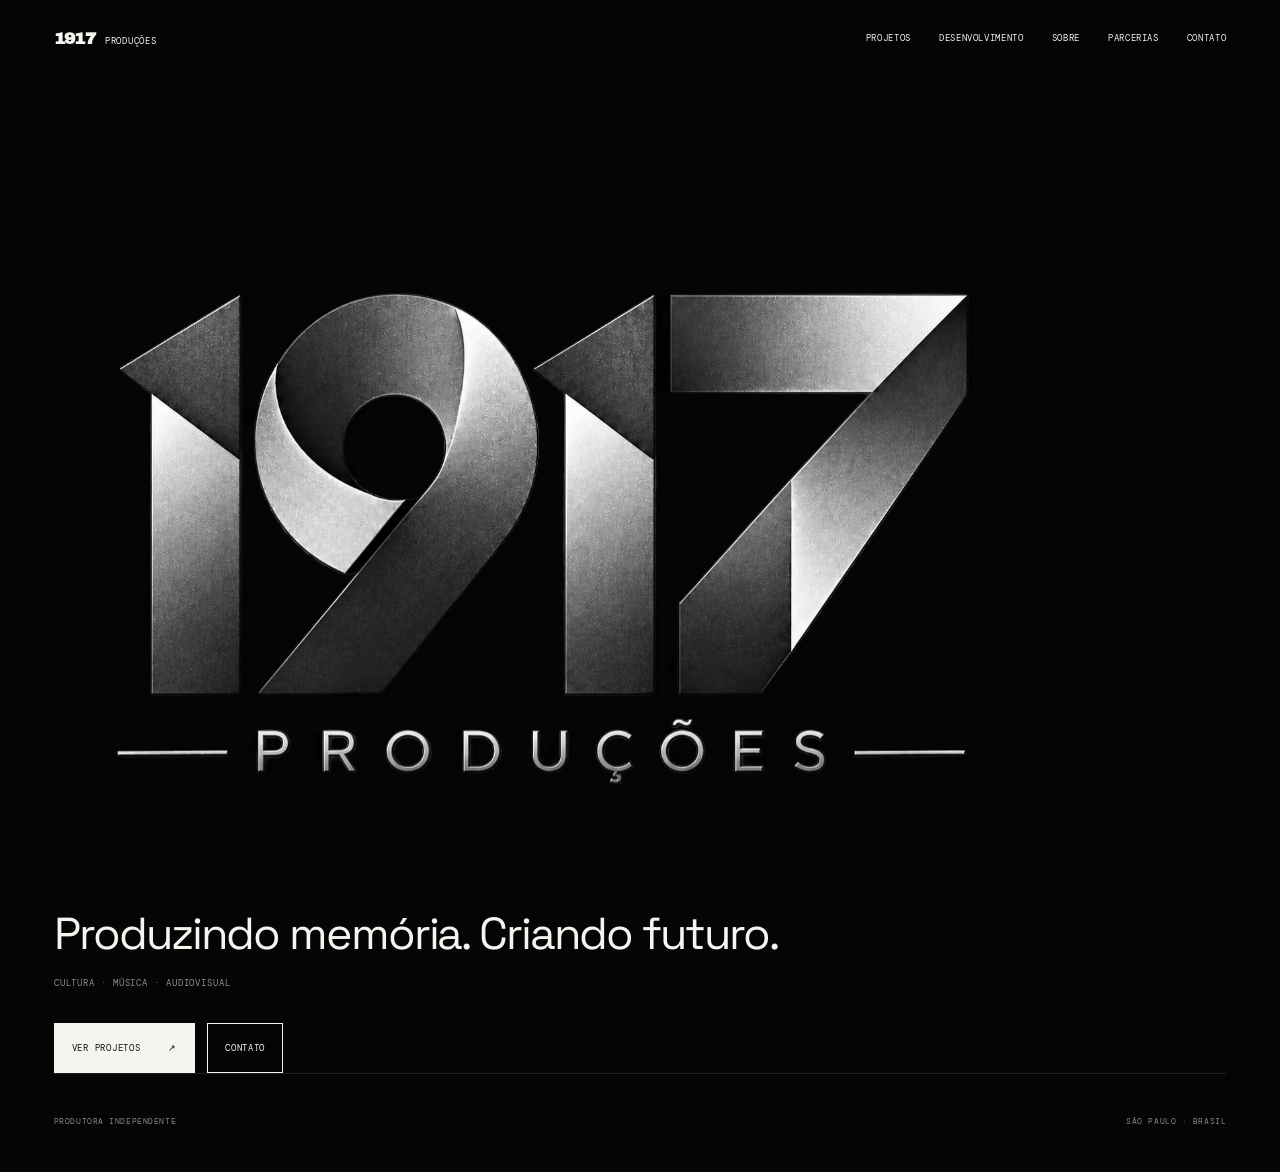
==== commit e7b80432: "Remove HTML comments from index.html Removed unnecessary HTML comments for clarity." ====
--- a/index.html
+++ b/index.html
@@ -32,7 +32,6 @@
 
   <canvas class="noise" aria-hidden="true"></canvas>
 
-  <!-- HEADER -->
   <header class="site-header">
 
     <div class="header-inner">
@@ -72,7 +71,6 @@
   </header>
 
 
-  <!-- MENU MOBILE -->
   <div
     class="mobile-menu"
     id="mobileMenu"
@@ -136,14 +134,12 @@
   </div>
 
 
-  <!-- CONTEÚDO PRINCIPAL -->
   <main>
 
     <section class="home">
 
       <div class="home-inner">
 
-        <!-- LOGO ANIMADO -->
         <div
           class="home-logo"
           aria-label="1917 Produções"
@@ -188,19 +184,16 @@
         </div>
 
 
-        <!-- SLOGAN -->
         <p class="home-tagline">
           Produzindo memória. Criando futuro.
         </p>
 
 
-        <!-- ÁREAS DE ATUAÇÃO -->
         <div class="home-kicker">
           Cultura · Música · Audiovisual
         </div>
 
 
-        <!-- AÇÕES -->
         <div class="home-actions">
 
           <a
@@ -221,7 +214,6 @@
         </div>
 
 
-        <!-- RODAPÉ DA HOME -->
         <div class="home-bottom">
 
           <span>
@@ -241,7 +233,6 @@
   </main>
 
 
-  <!-- JAVASCRIPT -->
   <script
     src="/assets/site.js"
     defer
